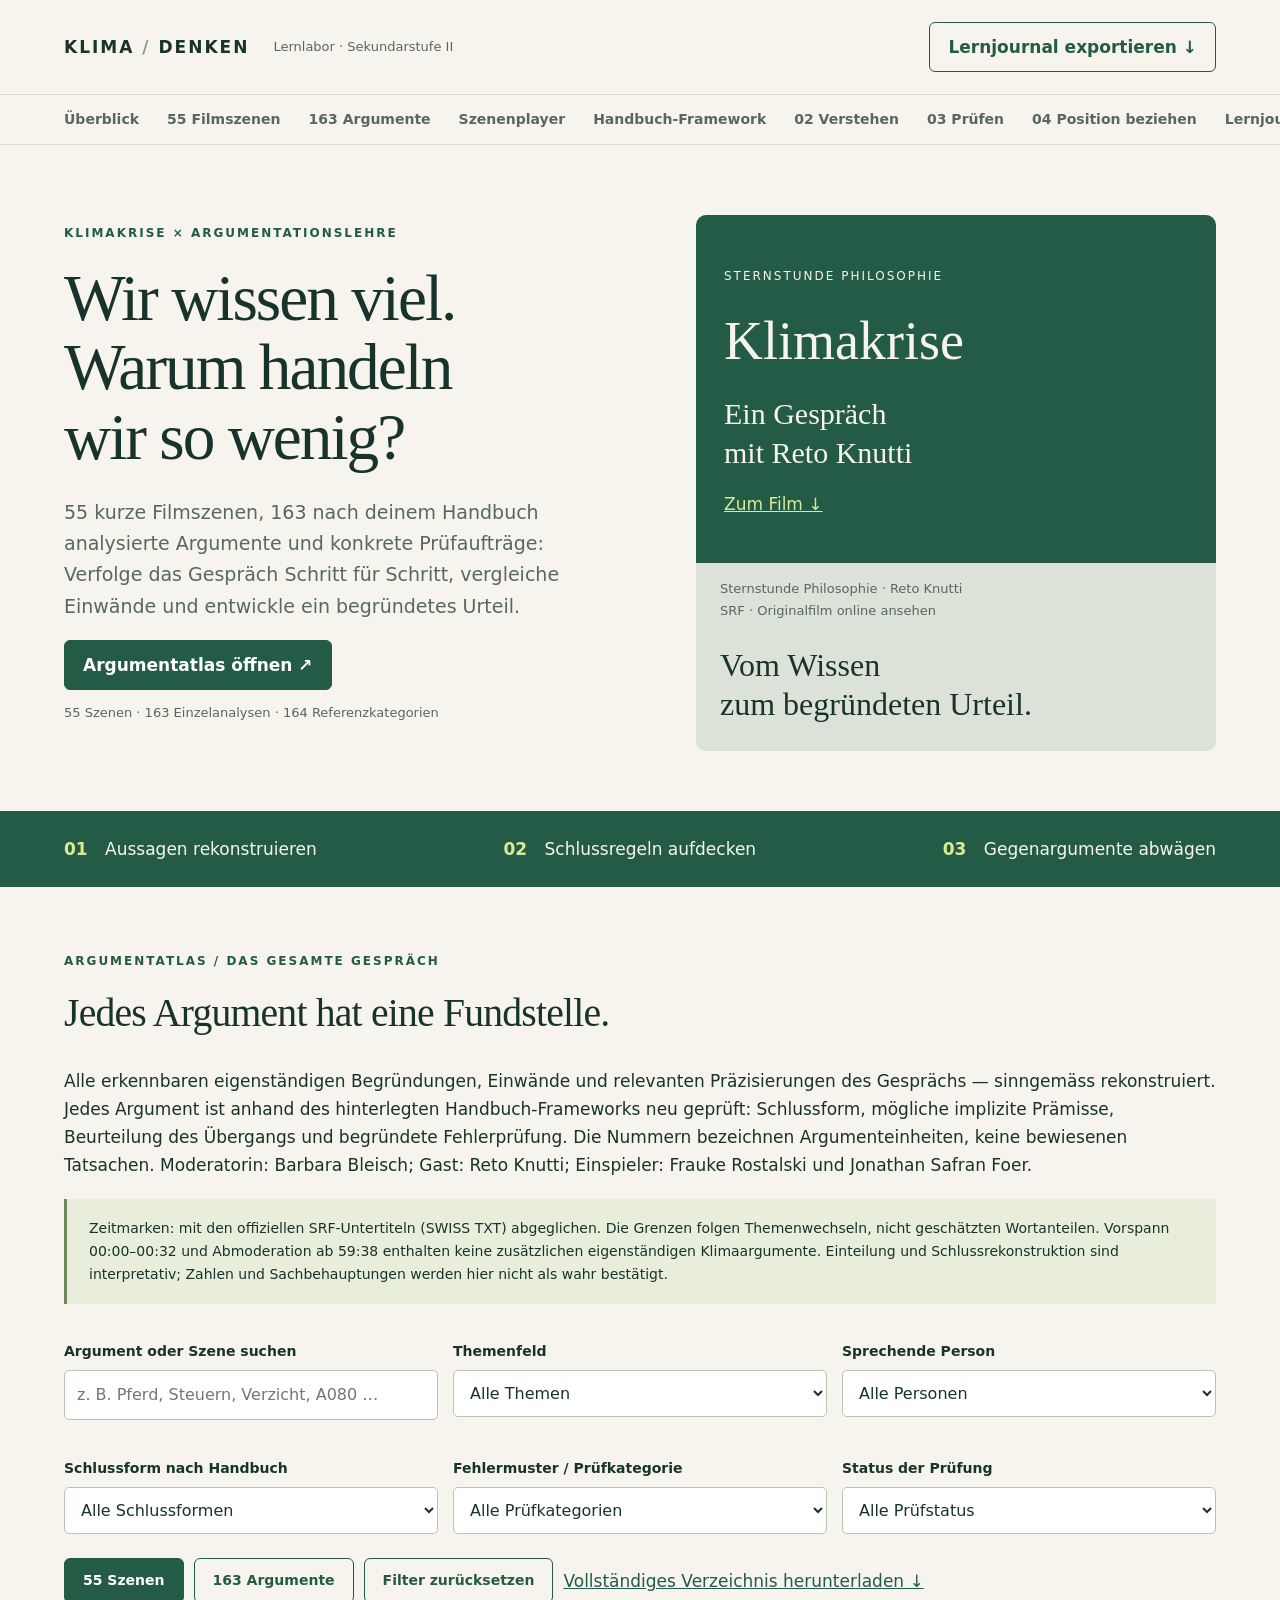
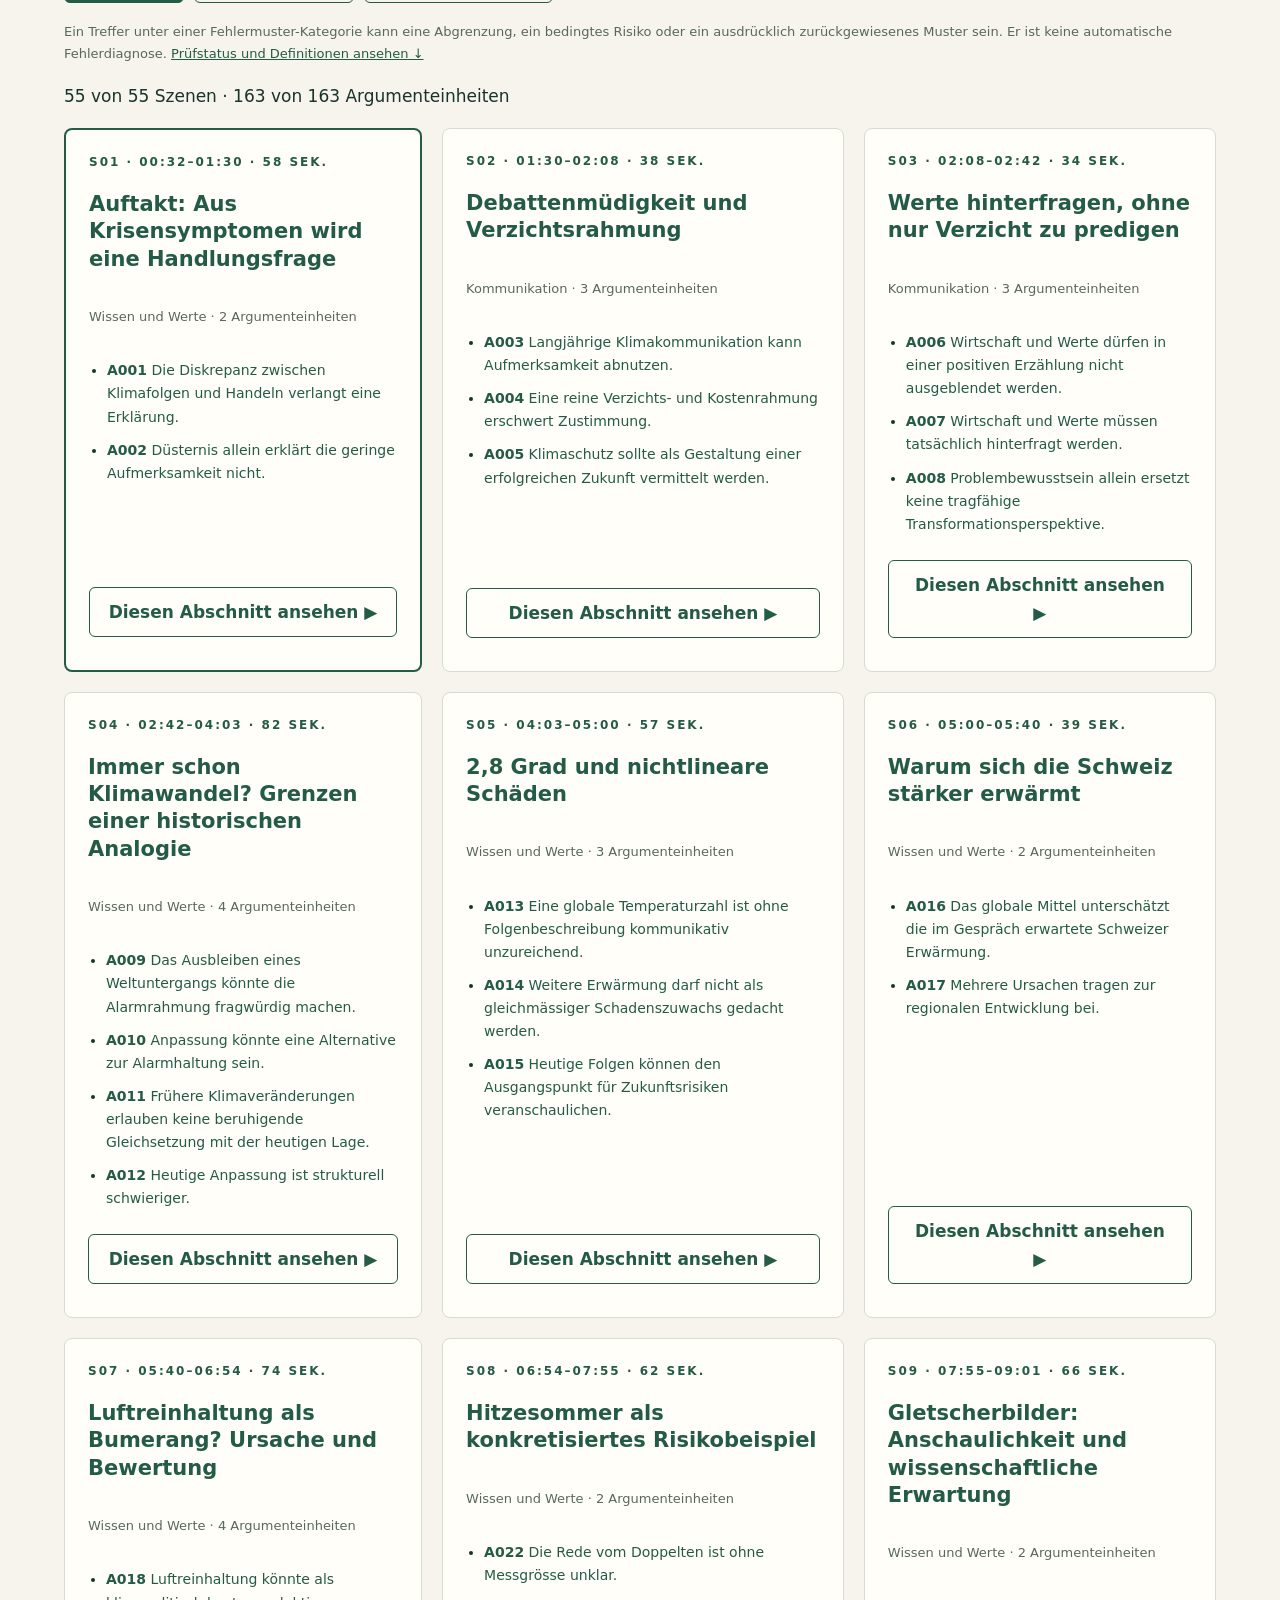
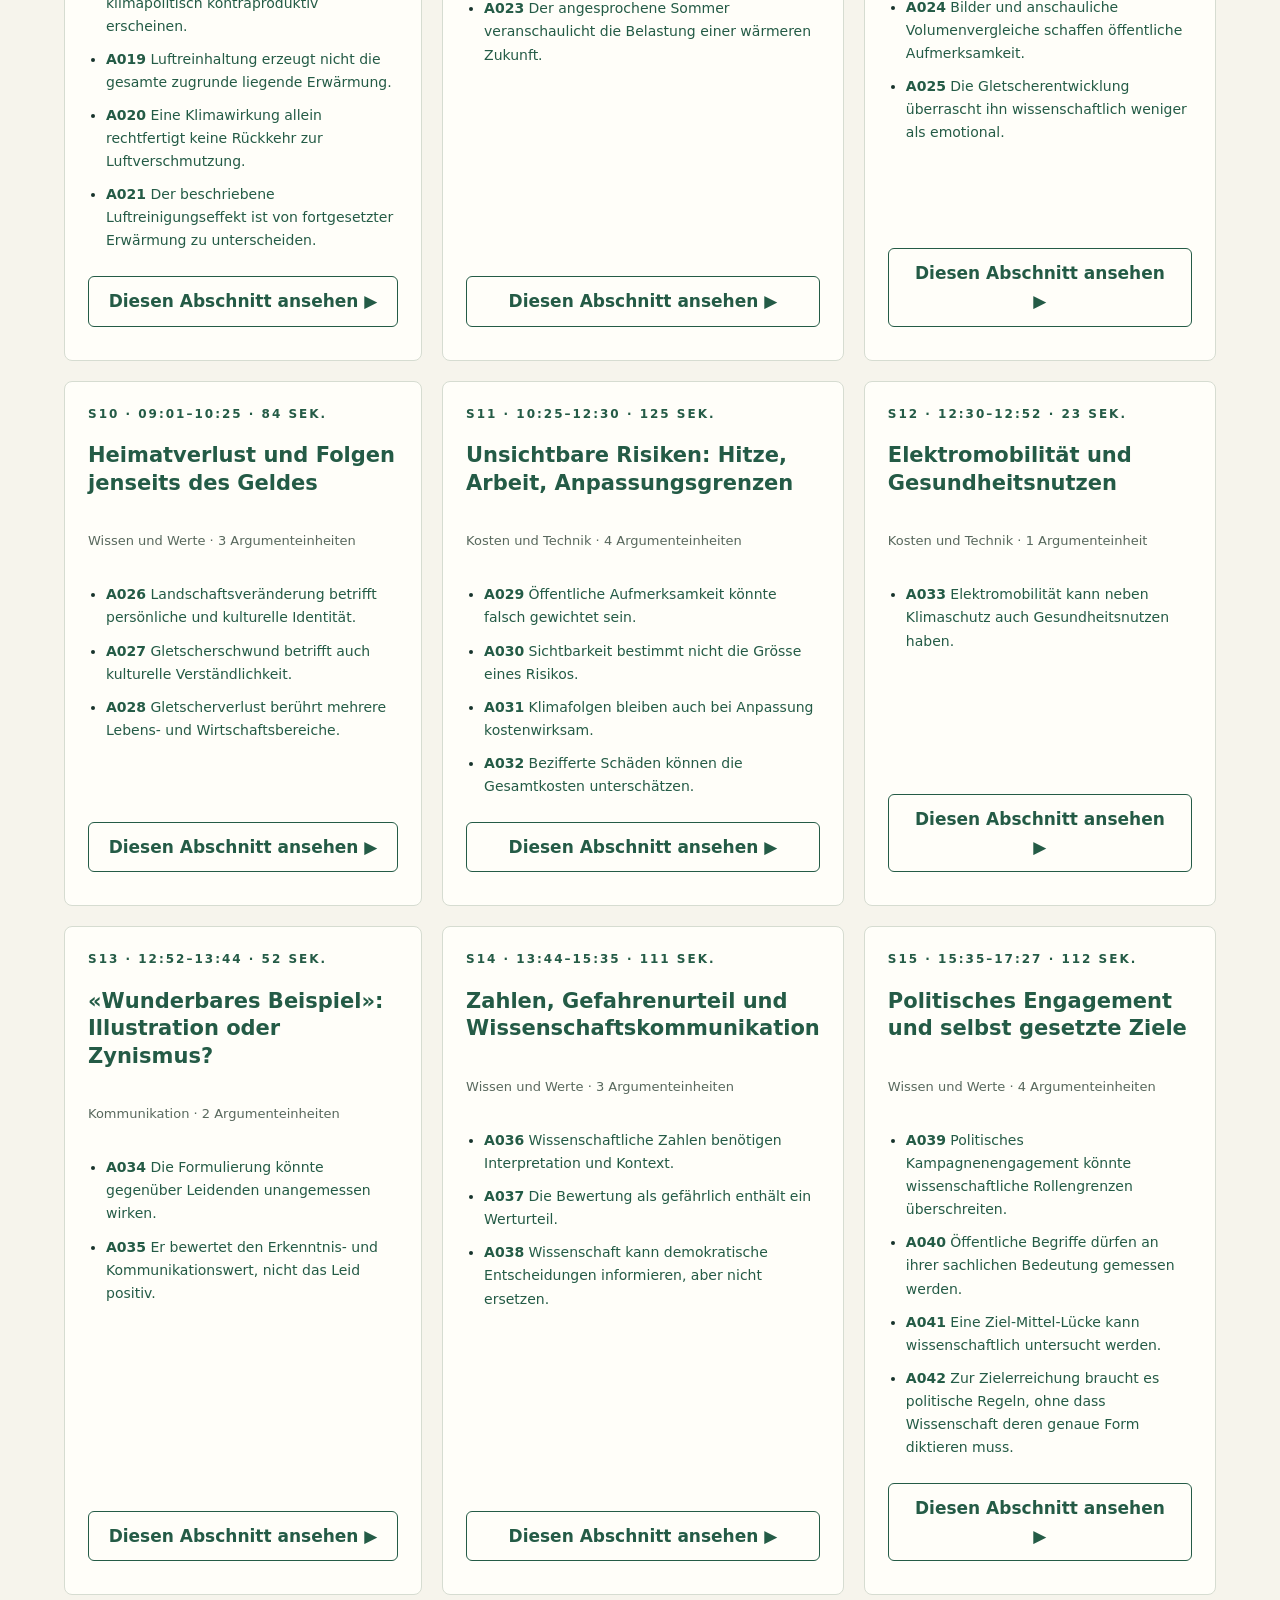
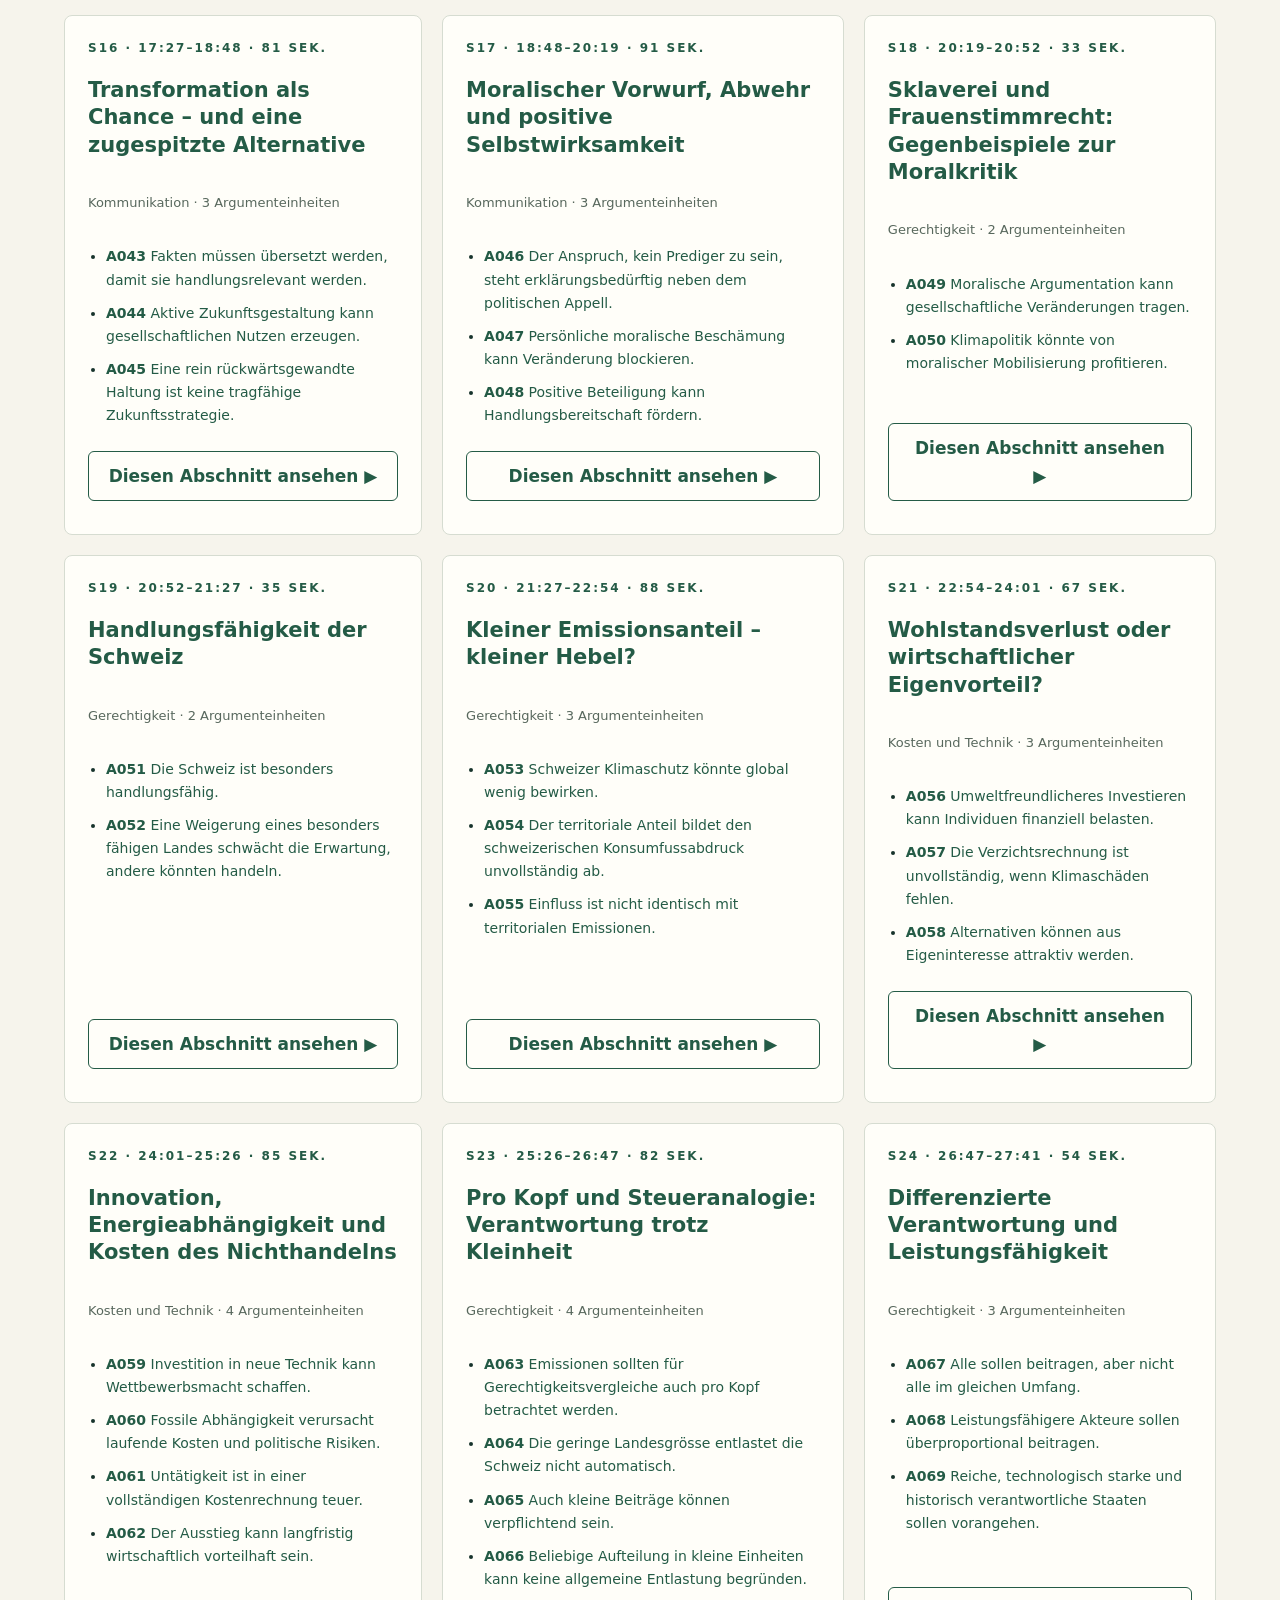
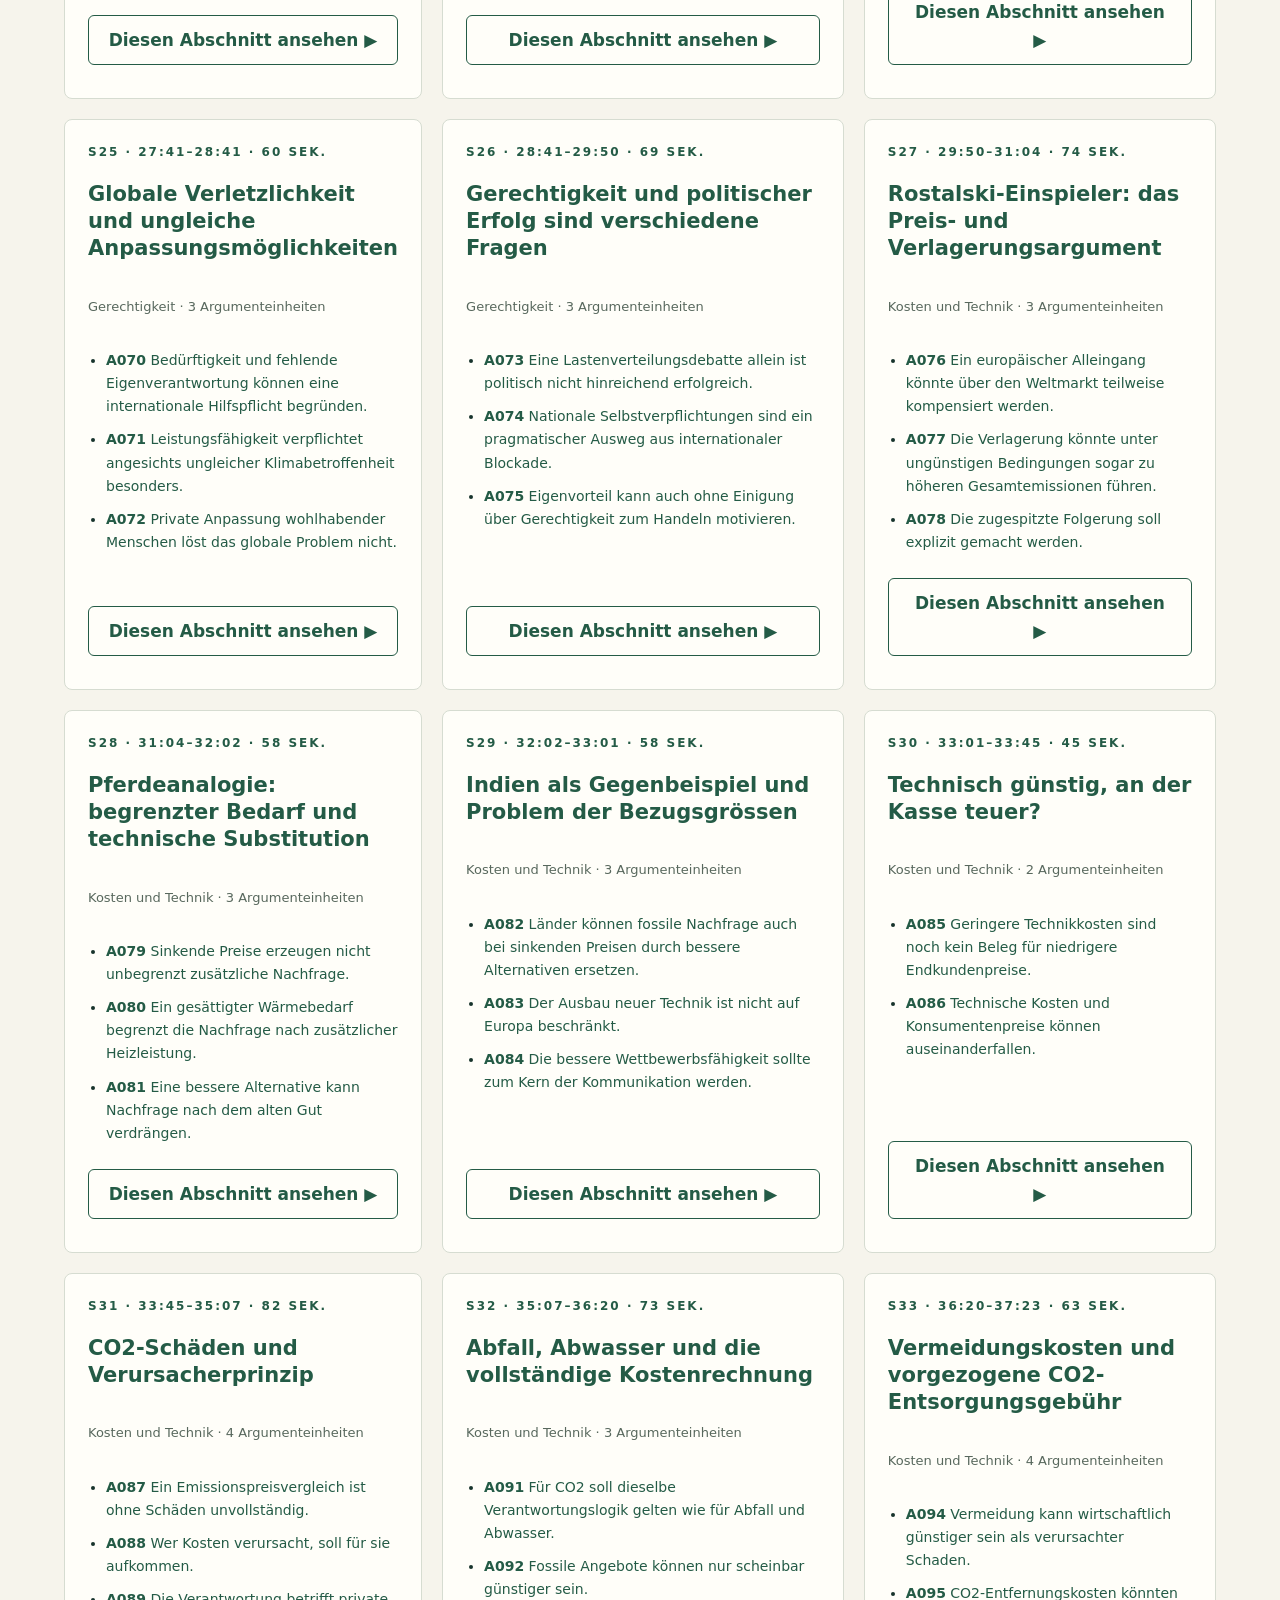
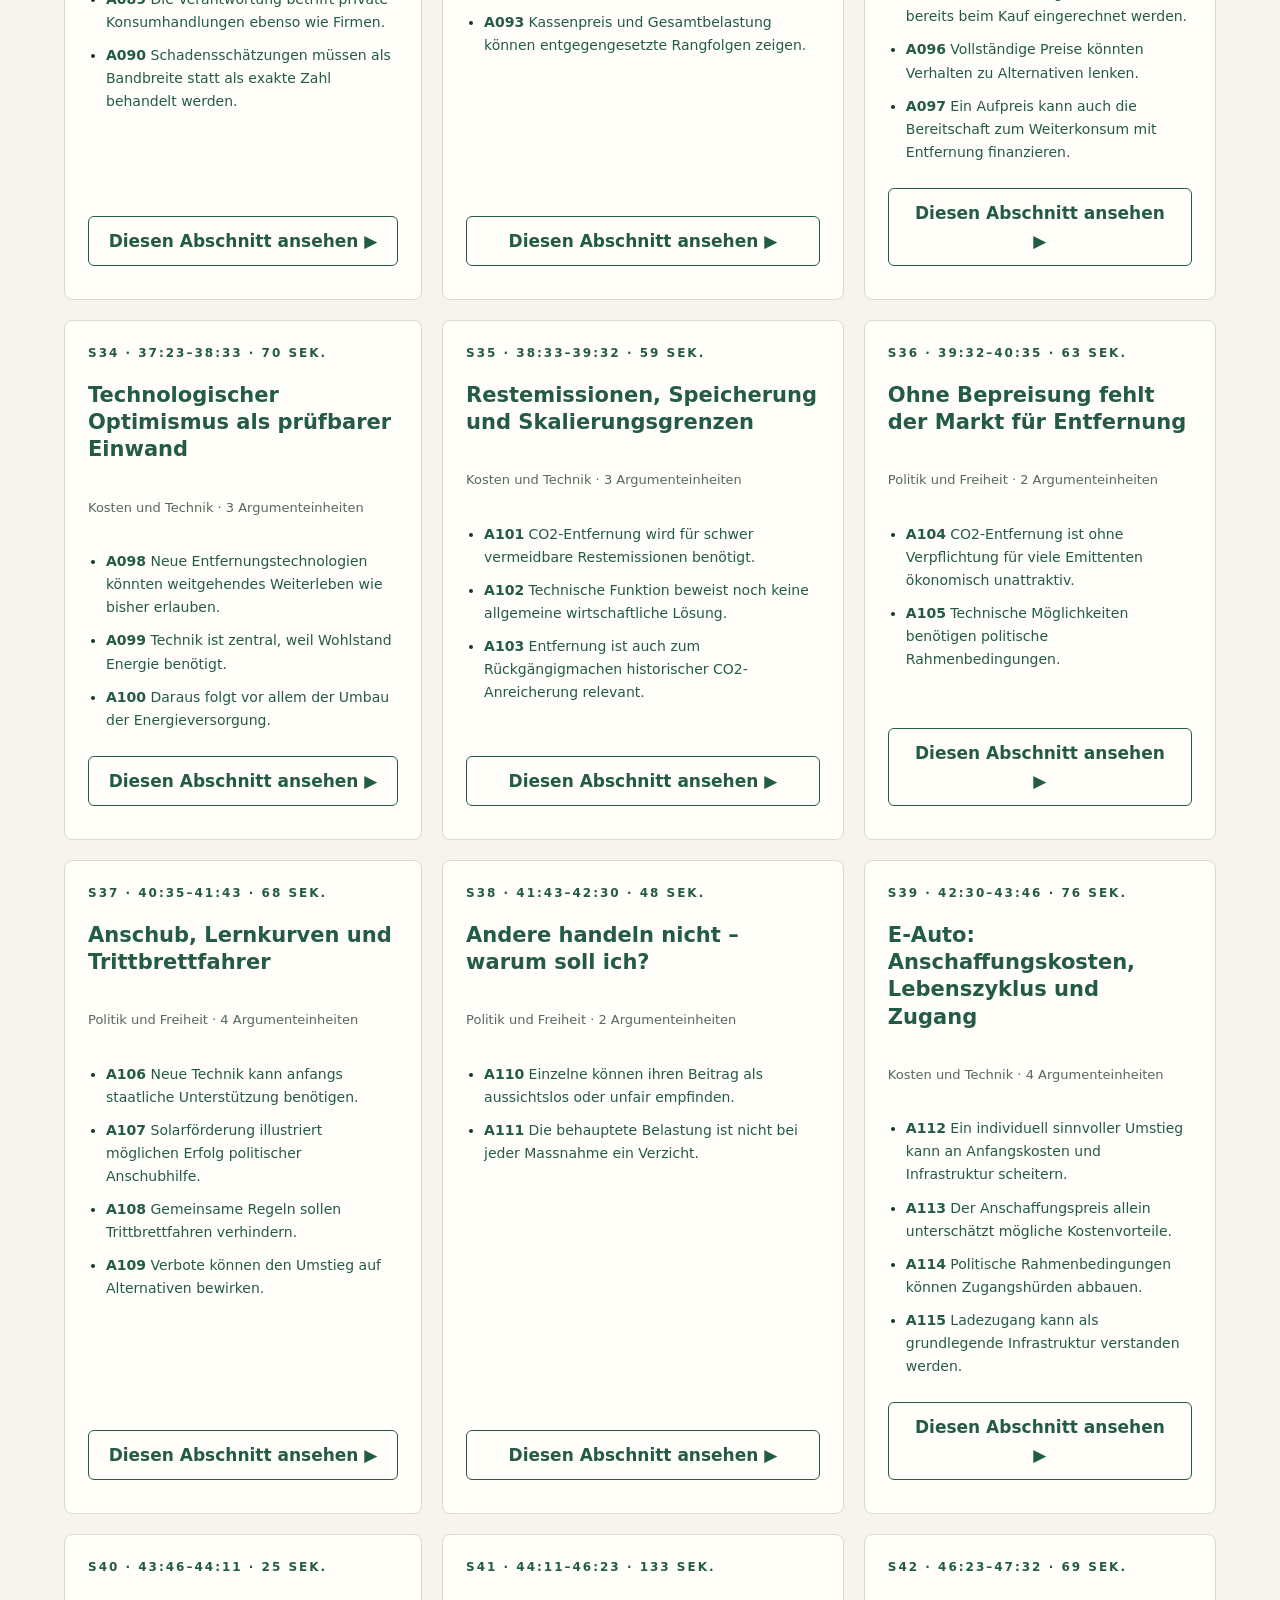
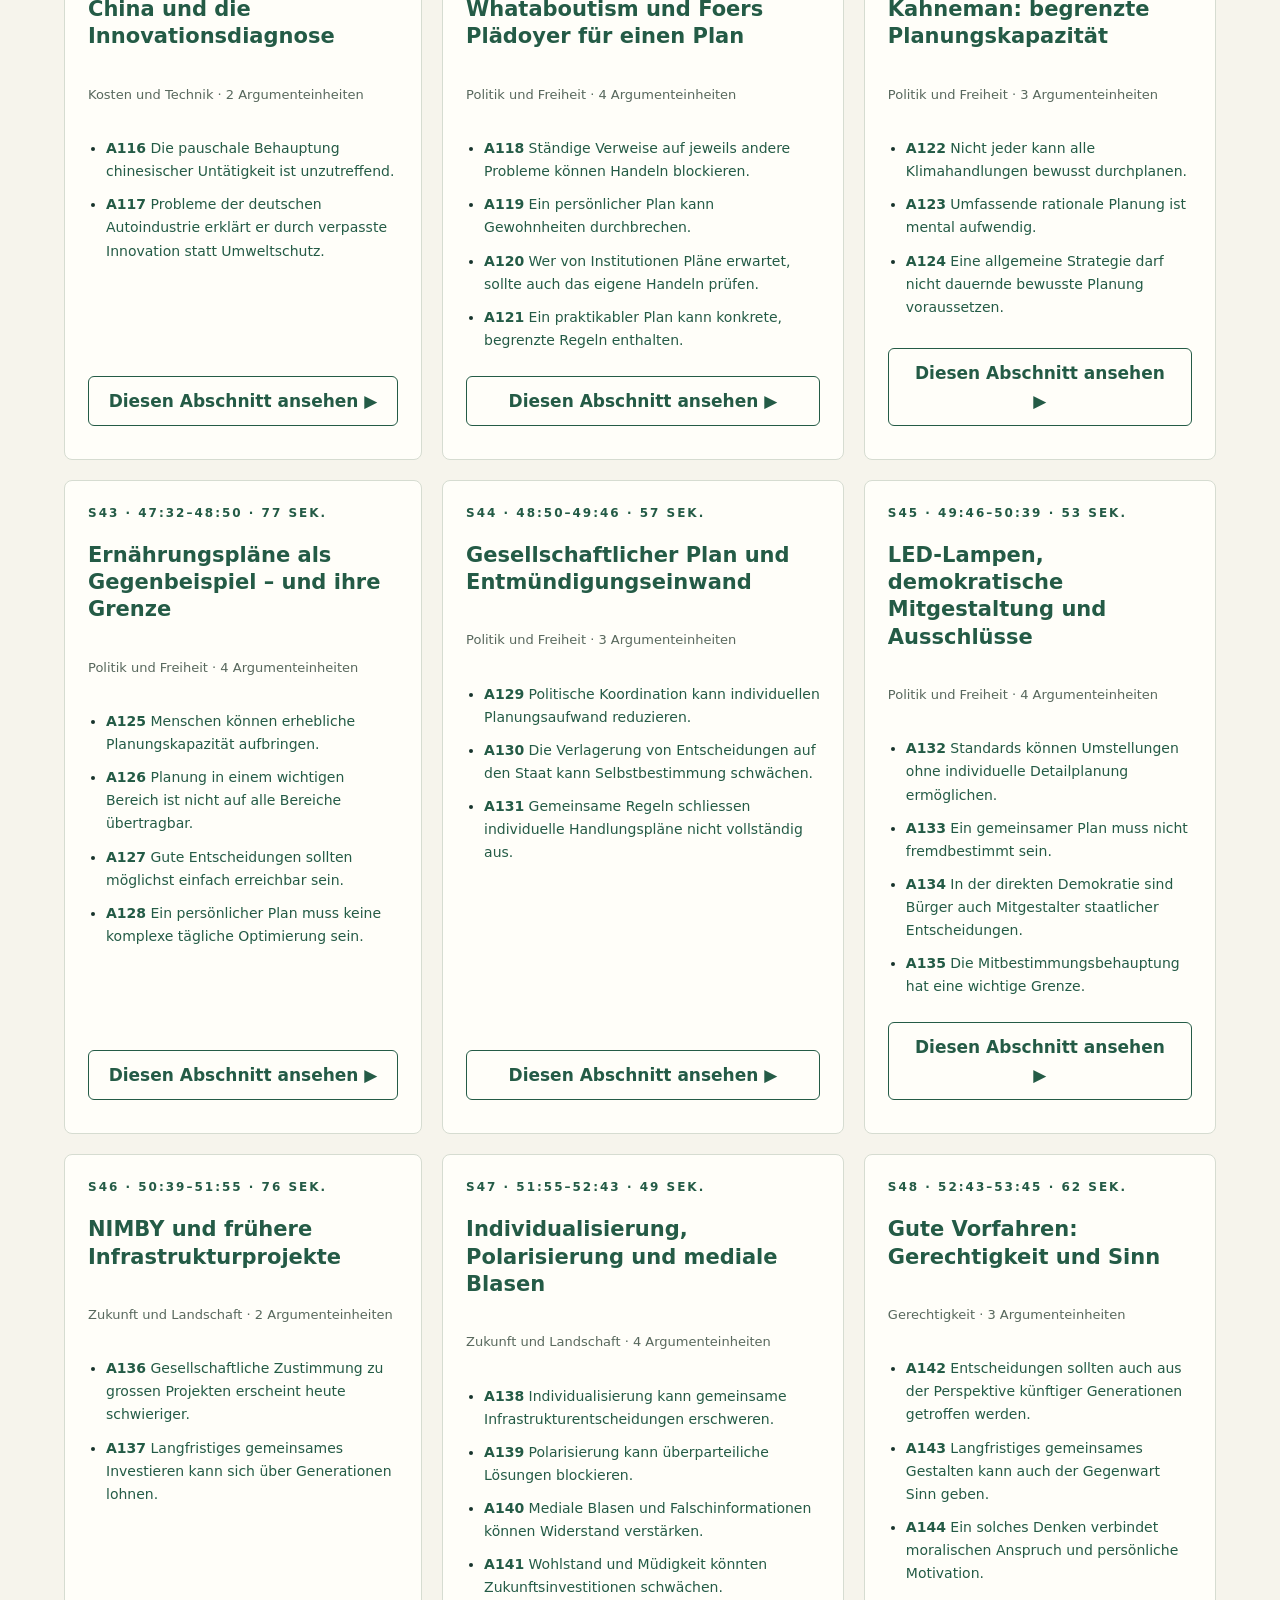
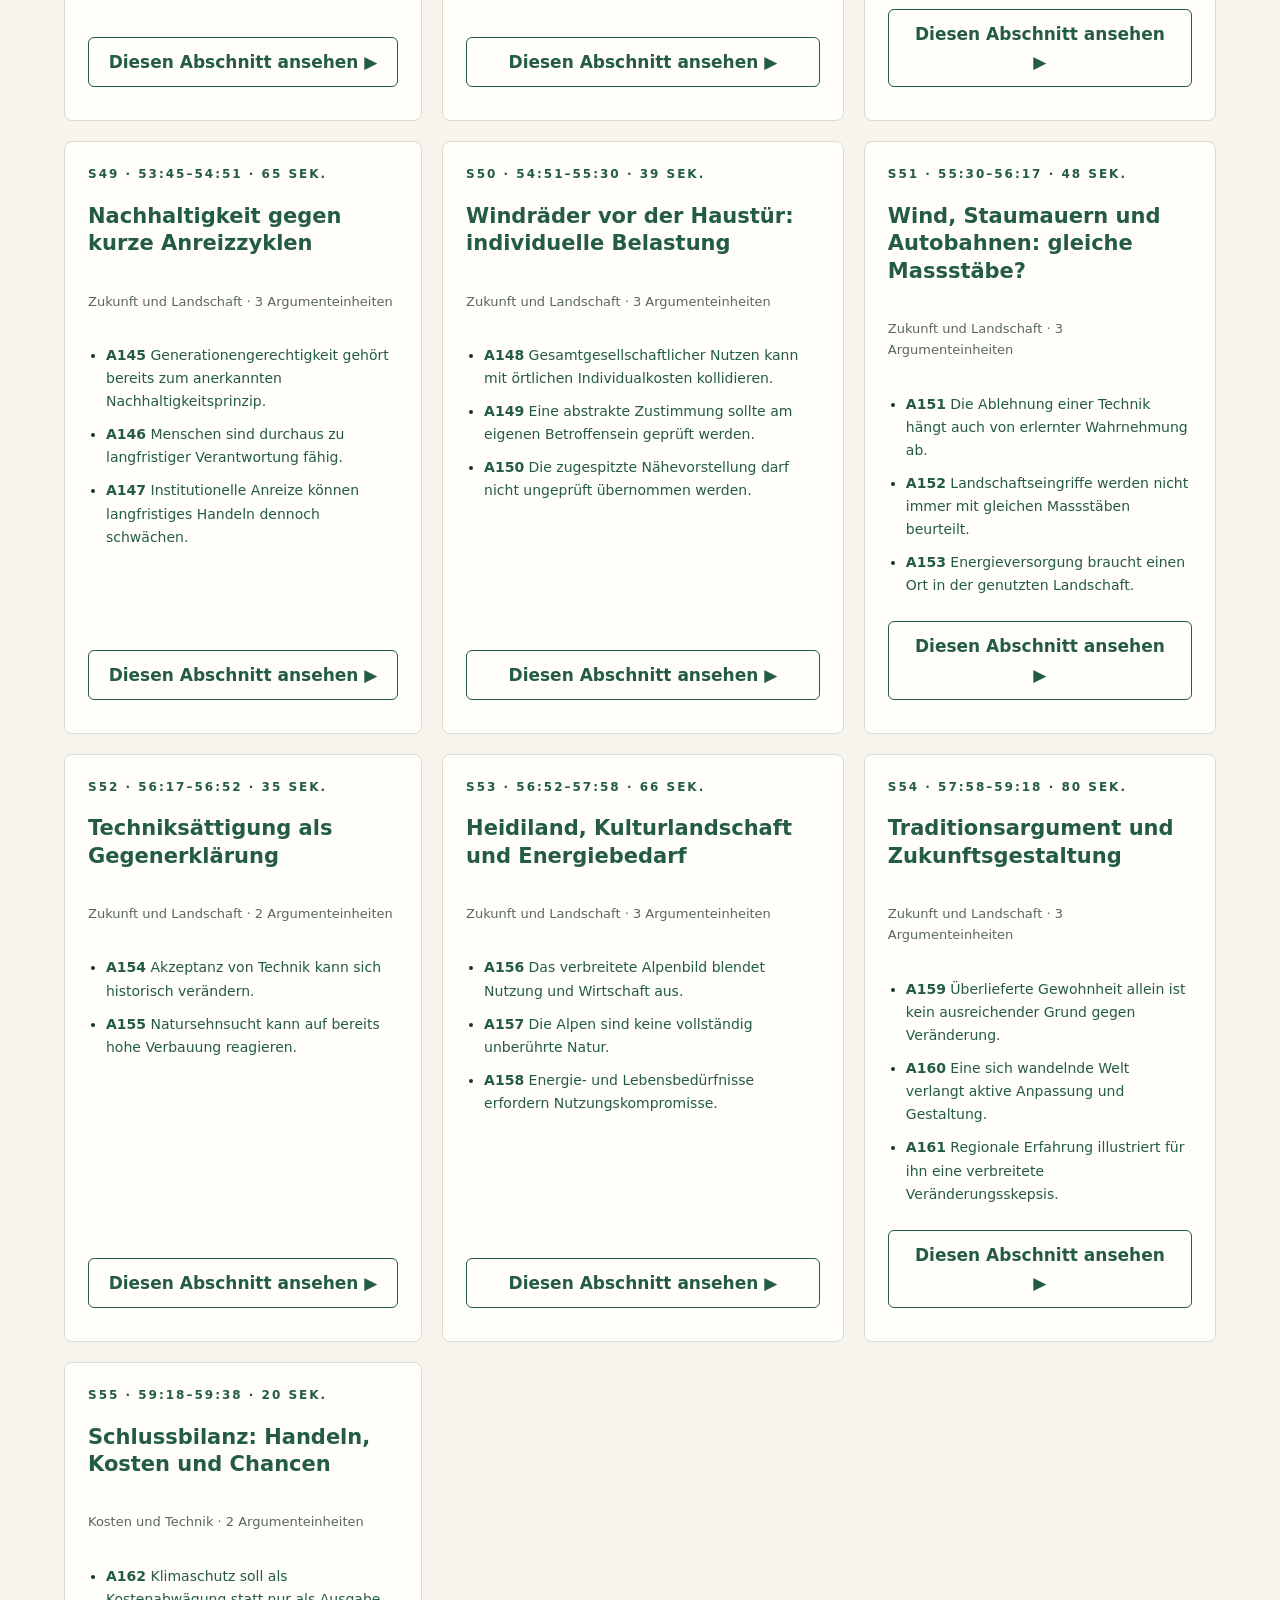
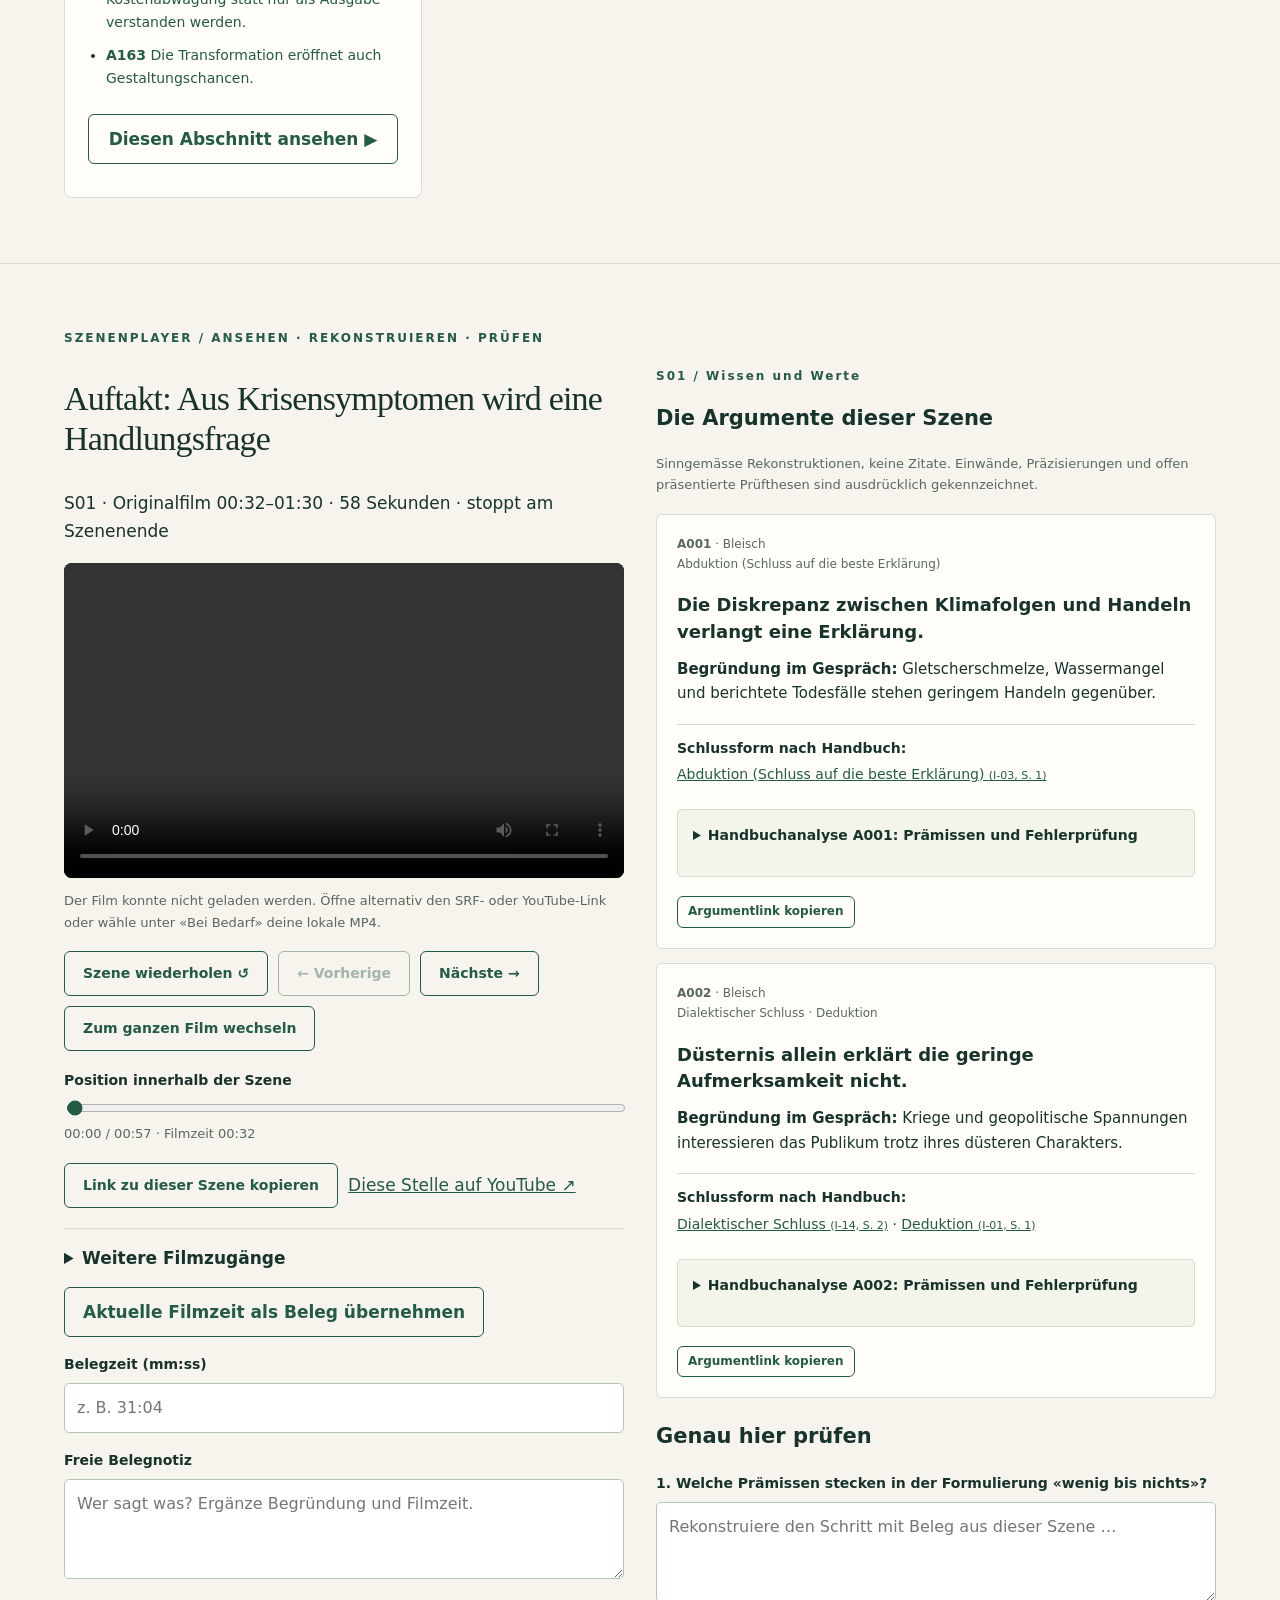
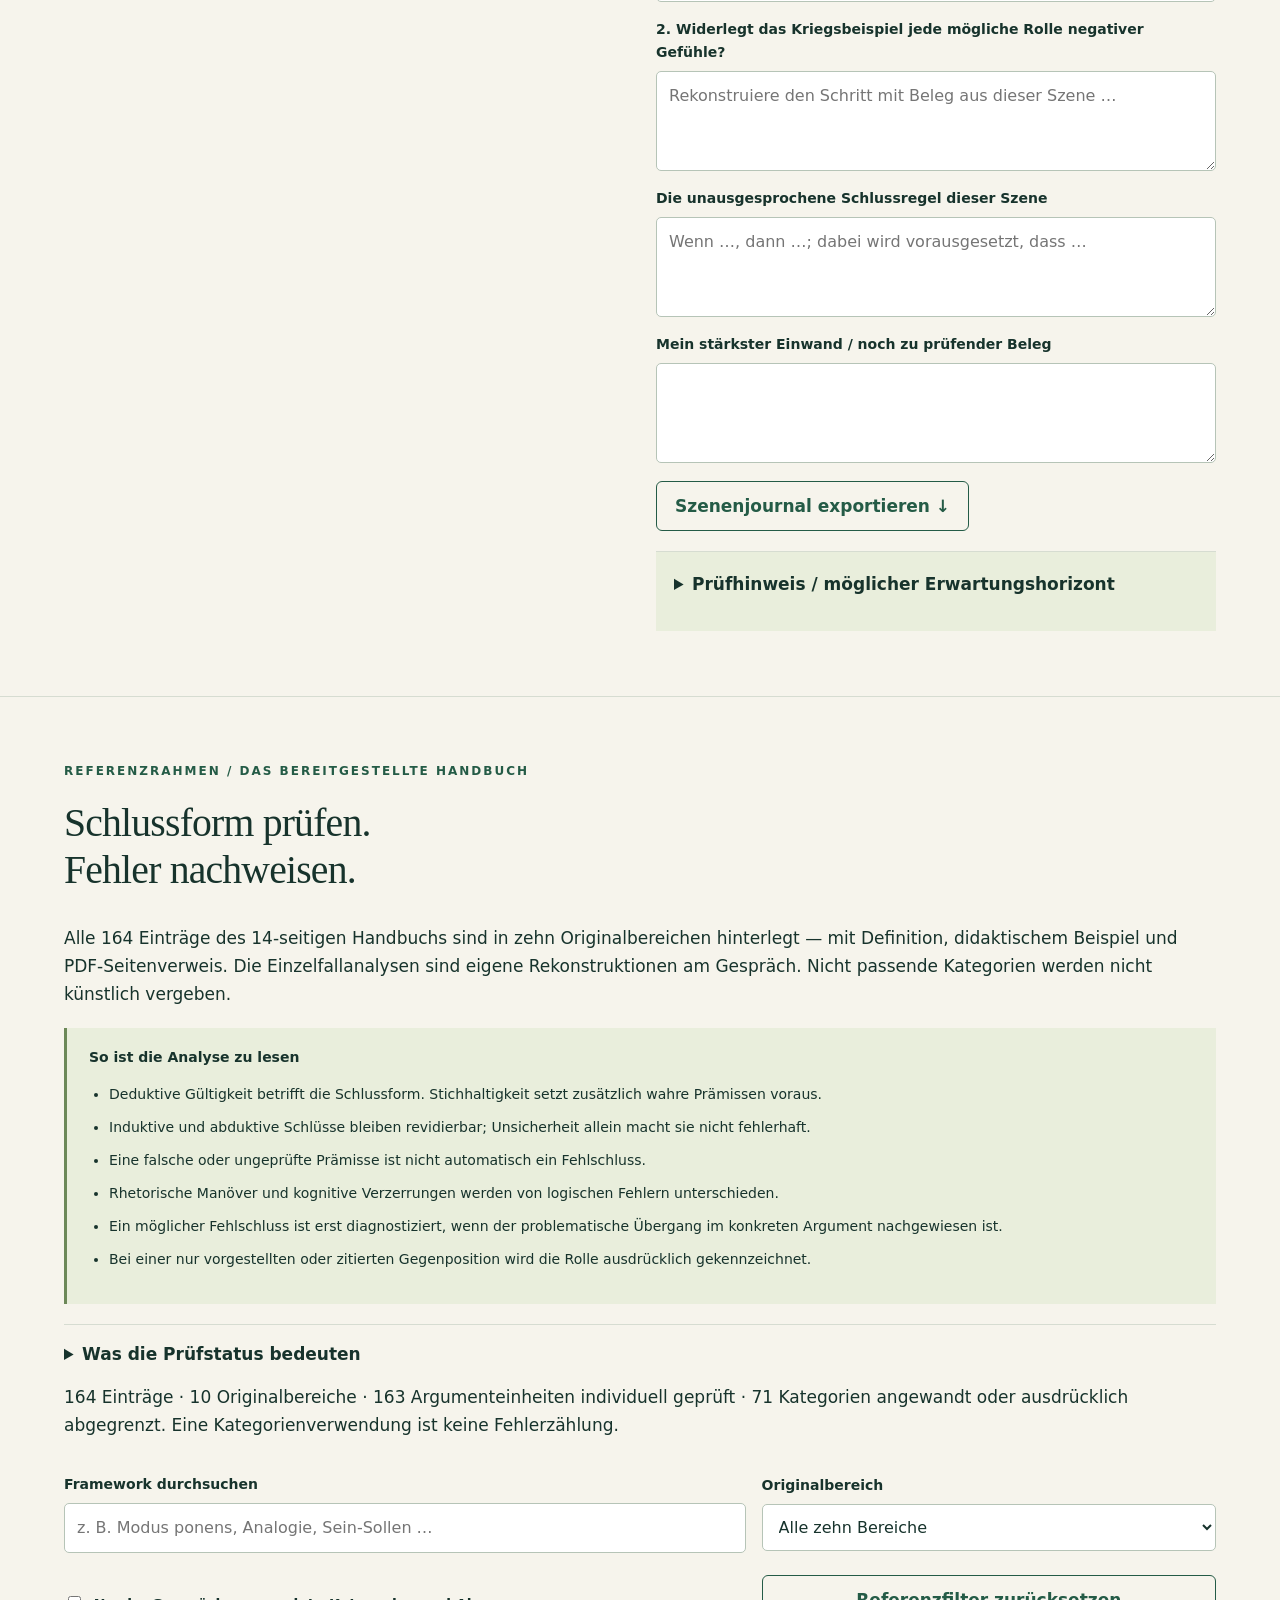
==== index.html @ f9051649 "Handbuch-Framework mit 164 Kategorien und 163 individuellen Argumentanalysen" ====
<!doctype html>
<html lang="de-CH"><head><meta charset="utf-8"><meta name="viewport" content="width=device-width,initial-scale=1"><meta name="description" content="Klimakrise verstehen, Argumente prüfen, begründet urteilen. Ein Lernlabor zum Gespräch mit Reto Knutti."><title>Klimakrise · Argumentationslabor</title><link rel="stylesheet" href="assets/style.css?v=framework-20261028"><script defer src="assets/analyzer.js"></script><script defer src="assets/app.js?v=framework-20261028"></script><script defer src="assets/framework-data.js?v=framework-20261028"></script><script defer src="assets/scenes-data.js?v=framework-20261028"></script><script defer src="assets/framework.js?v=framework-20261028"></script><script defer src="assets/scenes.js?v=framework-20261028"></script></head>
<body><a class="skip" href="#main">Zum Inhalt</a><header><a class="brand" href="#start">KLIMA<span> / </span>DENKEN</a><span class="tag">Lernlabor · Sekundarstufe II</span><button id="export">Lernjournal exportieren ↓</button></header>
<nav aria-label="Lernstationen"><a href="#start">Überblick</a><a href="#szenen">55 Filmszenen</a><a href="#argumentliste">163 Argumente</a><a href="#gespraech">Szenenplayer</a><a href="#framework">Handbuch-Framework</a><a href="#werkzeug">02 Verstehen</a><a href="#pruefen">03 Prüfen</a><a href="#schreiben">04 Position beziehen</a><a href="#journal">Lernjournal</a></nav>
<main id="main"><section id="start" class="hero"><div><p class="eyebrow">KLIMAKRISE × ARGUMENTATIONSLEHRE</p><h1>Wir wissen viel.<br>Warum handeln<br>wir so wenig?</h1><p class="lead">55 kurze Filmszenen, 163 nach deinem Handbuch analysierte Argumente und konkrete Prüfaufträge: Verfolge das Gespräch Schritt für Schritt, vergleiche Einwände und entwickle ein begründetes Urteil.</p><a class="primary" href="#szenen">Argumentatlas öffnen ↗</a><p class="small">55 Szenen · 163 Einzelanalysen · 164 Referenzkategorien</p></div><figure><div class="film-poster"><span>STERNSTUNDE PHILOSOPHIE</span><strong>Klimakrise</strong><p>Ein Gespräch<br>mit Reto Knutti</p><a href="#gespraech">Zum Film ↓</a></div><figcaption>Sternstunde Philosophie · Reto Knutti<br>SRF · Originalfilm online ansehen</figcaption><div class="quote">Vom Wissen<br>zum begründeten Urteil.</div></figure></section>
<div class="ribbon"><span><b>01</b> Aussagen rekonstruieren</span><span><b>02</b> Schlussregeln aufdecken</span><span><b>03</b> Gegenargumente abwägen</span></div>
<section id="szenen" class="section"><p class="eyebrow">ARGUMENTATLAS / DAS GESAMTE GESPRÄCH</p><h2>Jedes Argument hat eine Fundstelle.</h2><p>Alle erkennbaren eigenständigen Begründungen, Einwände und relevanten Präzisierungen des Gesprächs — sinngemäss rekonstruiert. Jedes Argument ist anhand des hinterlegten Handbuch-Frameworks neu geprüft: Schlussform, mögliche implizite Prämisse, Beurteilung des Übergangs und begründete Fehlerprüfung. Die Nummern bezeichnen Argumenteinheiten, keine bewiesenen Tatsachen. Moderatorin: Barbara Bleisch; Gast: Reto Knutti; Einspieler: Frauke Rostalski und Jonathan Safran Foer.</p><p class="notice">Zeitmarken: mit den offiziellen SRF-Untertiteln (SWISS TXT) abgeglichen. Die Grenzen folgen Themenwechseln, nicht geschätzten Wortanteilen. Vorspann 00:00–00:32 und Abmoderation ab 59:38 enthalten keine zusätzlichen eigenständigen Klimaargumente. Einteilung und Schlussrekonstruktion sind interpretativ; Zahlen und Sachbehauptungen werden hier nicht als wahr bestätigt.</p><div class="atlas-toolbar"><label>Argument oder Szene suchen<input id="sceneSearch" type="search" placeholder="z. B. Pferd, Steuern, Verzicht, A080 …"></label><label>Themenfeld<select id="themeFilter" aria-label="Themenfeld"><option value="">Alle Themen</option></select></label><label>Sprechende Person<select id="speakerFilter" aria-label="Sprechende Person"><option value="">Alle Personen</option></select></label><label>Schlussform nach Handbuch<select id="typeFilter" aria-label="Schlussform nach Handbuch"><option value="">Alle Schlussformen</option></select></label><label>Fehlermuster / Prüfkategorie<select id="fallacyFilter" aria-label="Fehlermuster / Prüfkategorie"><option value="">Alle Prüfkategorien</option></select></label><label>Status der Prüfung<select id="assessmentFilter" aria-label="Status der Prüfung"><option value="">Alle Prüfstatus</option></select></label></div><div class="atlas-actions"><button id="sceneView" aria-pressed="true">55 Szenen</button><button id="argumentView" aria-pressed="false">163 Argumente</button><button id="clearFilters">Filter zurücksetzen</button><a href="ARGUMENTATLAS.md" download>Vollständiges Verzeichnis herunterladen ↓</a></div><p class="small">Ein Treffer unter einer Fehlermuster-Kategorie kann eine Abgrenzung, ein bedingtes Risiko oder ein ausdrücklich zurückgewiesenes Muster sein. Er ist keine automatische Fehlerdiagnose. <a href="#framework">Prüfstatus und Definitionen ansehen ↓</a></p><p id="sceneCount" role="status"></p><div id="sceneCards" class="scene-cards"></div><div id="argumentliste" hidden><div id="allArguments"></div></div></section>
<section id="gespraech" class="section"><p class="eyebrow">SZENENPLAYER / ANSEHEN · REKONSTRUIEREN · PRÜFEN</p><div class="scene-player-grid"><div class="player-column"><h2 id="currentSceneTitle"></h2><p id="sceneTimeLabel"></p><video id="video" src="https://download-media.srf.ch/world/video/sternstundephilosophie/2026/10/sternstundephilosophie_20261023_150943_19986127_v_webcast_h264_q50.mp4?d=ap&amp;assetId=1c612fe7-f87a-4f59-a7c4-4a9cbf820ba0" controls playsinline preload="metadata" aria-label="Klimakrise: Warum handeln wir nicht, Reto Knutti? – Film"></video><p id="videoStatus" role="status" class="small"></p><div class="clip-tools"><button id="replayScene">Szene wiederholen ↺</button><button id="prevScene">← Vorherige</button><button id="nextScene">Nächste →</button><button id="wholeFilm" aria-pressed="false">Zum ganzen Film wechseln</button></div><label>Position innerhalb der Szene<input id="sceneTimeline" type="range" min="0" max="100" step="0.05" value="0"></label><p id="scenePosition" role="timer"></p><p id="sceneEnd" class="notice" hidden>Szene beendet. Prüfe die Argumente und Fragen rechts oder gehe zur nächsten Szene.</p><div class="scene-links"><button id="copySceneLink">Link zu dieser Szene kopieren</button><a id="youtubeScene" target="_blank" rel="noopener">Diese Stelle auf YouTube ↗</a><a id="localClipDownload" hidden download>Geschnittenen Clip herunterladen ↓</a></div><details><summary>Weitere Filmzugänge</summary><p><a href="https://www.srf.ch/play/tv/sternstunde-philosophie/video/klimakrise-warum-handeln-wir-nicht-reto-knutti?urn=urn:srf:video:1c612fe7-f87a-4f59-a7c4-4a9cbf820ba0" target="_blank" rel="noopener">Originalsendung bei SRF ↗</a></p><label class="file">Bei Bedarf: eigene MP4 öffnen<input id="videoFile" type="file" accept="video/*"></label></details><button id="stamp">Aktuelle Filmzeit als Beleg übernehmen</button><label>Belegzeit (mm:ss)<input data-save="time" placeholder="z. B. 31:04"></label><label>Freie Belegnotiz<textarea data-save="observation" placeholder="Wer sagt was? Ergänze Begründung und Filmzeit."></textarea></label></div><div id="sceneAnalysis" class="analysis-column"></div></div></section>
<section id="framework" class="section"><p class="eyebrow">REFERENZRAHMEN / DAS BEREITGESTELLTE HANDBUCH</p><h2>Schlussform prüfen.<br>Fehler nachweisen.</h2><p>Alle 164 Einträge des 14-seitigen Handbuchs sind in zehn Originalbereichen hinterlegt — mit Definition, didaktischem Beispiel und PDF-Seitenverweis. Die Einzelfallanalysen sind eigene Rekonstruktionen am Gespräch. Nicht passende Kategorien werden nicht künstlich vergeben.</p><div class="notice"><b>So ist die Analyse zu lesen</b><ul id="frameworkPrinciples"></ul></div><details><summary>Was die Prüfstatus bedeuten</summary><div id="frameworkLegend"></div></details><p id="frameworkSummary"></p><div class="framework-tools"><label>Framework durchsuchen<input id="frameworkSearch" type="search" aria-label="Framework durchsuchen" placeholder="z. B. Modus ponens, Analogie, Sein-Sollen …"></label><label>Originalbereich<select id="frameworkSection" aria-label="Originalbereich"><option value="">Alle zehn Bereiche</option></select></label><label><input id="frameworkUsed" type="checkbox"> Nur im Gespräch verwendete Kategorien und Abgrenzungen</label><button id="frameworkClear">Referenzfilter zurücksetzen</button></div><p id="frameworkCount" role="status"></p><p><a href="FRAMEWORK.md" download>Vollständiges Framework herunterladen ↓</a> · <a href="ARGUMENTATLAS.md" download>Alle 163 Einzelanalysen herunterladen ↓</a></p><div id="frameworkEntries"></div></section><section id="werkzeug" class="section"><p class="eyebrow">02 / ARGUMENTE VERSTEHEN</p><h2>Zwischen Daten und Forderung<br>liegt eine Schlussregel.</h2><div class="grid three"><article class="card"><h3>These</h3><p>Die Aussage, die begründet werden soll: «Die Politik sollte klimafreundliche Infrastruktur fördern.»</p></article><article class="card"><h3>Daten / Gründe</h3><p>Worauf stützt sie sich? Etwa auf begrenzte Handlungsmöglichkeiten ohne passende Infrastruktur.</p></article><article class="card"><h3>Schlussregel</h3><p>Die Brücke: Wenn individuelle Entscheidungen von Infrastruktur abhängen, soll Politik geeignete Bedingungen schaffen.</p></article></div><p class="notice">Toulmin dient hier als Darstellungsraster; die Klassifikation der Schlussformen folgt dem hinterlegten Handbuch. Didaktische Rekonstruktion, kein Knutti-Zitat. Die Schlussregel enthält bereits eine normative Annahme. Aus einer Beschreibung allein folgt noch keine politische Pflicht.</p><div class="grid two"><div class="card"><h3>Schlussformen nach dem Handbuch</h3><dl><dt>Deduktion · I-01</dt><dd>Bei gültiger Form folgt die Konklusion notwendig. Wahre Prämissen sind eine zusätzliche Frage.</dd><dt>Induktion · I-02</dt><dd>Beobachtete Fälle stützen eine verallgemeinerte, revidierbare Folgerung.</dd><dt>Abduktion · I-03</dt><dd>Eine Erklärung wird als vergleichsweise plausibel gewählt; Alternativerklärungen bleiben zu prüfen.</dd><dt>Analogieschluss · I-04</dt><dd>Nur relevante Gemeinsamkeiten tragen die Übertragung auf einen anderen Fall.</dd><dt>Kausaler Schluss · I-06</dt><dd>Eine Ursache-Wirkungs-Beziehung benötigt Evidenz und Prüfung von Alternativen.</dd><dt>Praktischer Schluss · I-08</dt><dd>Ziele, Mittel, Nebenbedingungen und normative Zusatzprämissen tragen eine Handlungsempfehlung.</dd><dt>Dialektischer Schluss · I-14</dt><dd>Ein Einwand kann eine These sinnvoll präzisieren oder ihre Geltung begrenzen.</dd></dl></div><div class="card"><h3>Deine Argumentkarte</h3><p>Rekonstruiere ein Argument aus dem Gespräch. Kennzeichne eigene Ergänzungen.</p><label>These<textarea data-save="claim"></textarea></label><label>Daten / Beleg + Fundstelle<textarea data-save="evidence"></textarea></label><label>Schlussregel und Wertannahme<textarea data-save="warrant"></textarea></label><label>Stärkster Einwand<textarea data-save="objection"></textarea></label><label>Geltungsgrenze / Einschränkung<textarea data-save="limit"></textarea></label><button id="mapcheck">Vollständigkeit prüfen</button><p id="mapResult" role="status"></p></div></div><h3>Vom Sein zum Sollen</h3><p>Ordne die Aussagen zu. Beispiele sind didaktisch formuliert.</p><div id="classification" class="grid three"></div></section>
<section id="pruefen" class="section"><p class="eyebrow">03 / KRITISCH PRÜFEN</p><h2>Ein guter Einwand macht<br>das Argument stärker.</h2><p>Wähle die treffendste Diagnose. Die Beispiele sind zugespitzte Übungssätze, keine Gesprächszitate.</p><div id="quiz"></div><div class="card"><h3>Die faire Gegenprobe</h3><p>Formuliere die stärkste vertretbare Gegenposition, bevor du sie beantwortest. Eine unerwünschte Folgerung ist noch kein Fehlschluss.</p><label>Gegenposition in ihrer stärksten Form<textarea data-save="steelman"></textarea></label><label>Was daran ist berechtigt? Unter welcher Bedingung würde ich mein Urteil ändern?<textarea data-save="revision"></textarea></label><details><summary>Möglicher Denkweg: Koordination und Freiheit</summary><p>Politische Regeln können den Handlungsspielraum begrenzen. Gemeinsame Infrastruktur kann zugleich neue Möglichkeiten eröffnen. Ein tragfähiges Urteil prüft Verhältnismässigkeit, demokratische Legitimation, soziale Verteilung und wirksame Alternativen. «Der Staat soll koordinieren» beantwortet diese Fragen noch nicht.</p></details></div></section>
<section id="schreiben" class="section"><p class="eyebrow">04 / POSITION BEZIEHEN</p><h2>Dein Urteil braucht Gründe.</h2><div class="grid two"><article class="card"><h3>Schreibauftrag</h3><p><b>Wie sollen individuelle Verantwortung und politische Rahmenbedingungen beim Klimaschutz zusammenspielen?</b></p><p>Verfasse 350–500 Wörter. Rekonstruiere mindestens zwei Argumente aus dem Gespräch mit geprüften Fundstellen, lege eine Wertannahme offen und beantworte einen ernsthaften Einwand. Schliesse mit einem begrenzten, begründeten Urteil.</p><details><summary>Formulierungshilfen</summary><p>Ich vertrete die These, dass …<br>Im Gespräch wird sinngemäss argumentiert … (Zeitmarke …).<br>Dieser Schluss setzt voraus, dass …<br>Dagegen spricht zunächst …<br>Der Einwand ist berechtigt, sofern …<br>Unter diesen Bedingungen überwiegt …</p></details><label>Textdatei importieren (.txt / .md)<input id="textFile" type="file" accept=".txt,.md,text/plain,text/markdown"></label><button id="example">Übungsentwurf laden</button><p class="small">Ersetzt den Entwurf erst nach Bestätigung, wenn bereits Text vorhanden ist.</p></article><div class="card"><label>Deine Stellungnahme<textarea class="essay" data-save="essay" id="essay" placeholder="Beginne mit deiner Leitfrage und deiner These …"></textarea></label><p id="stats" role="status"></p><button class="primary" id="analyze">Lokal prüfen ↗</button><p class="small">Die Prüfung läuft auf deinem Gerät. Sie erkennt sprachliche Signale, beurteilt aber weder Wahrheit noch logische Gültigkeit. Kein KI-Dienst und keine automatische Benotung.</p></div></div><div id="analysis" aria-live="polite"></div><div class="card"><h3>Quellenarbeit statt Quellenzählung</h3><p>Eine erkannte URL, DOI oder ISBN ist noch kein bestätigter Beleg. Öffne die Originalquelle, prüfe Urheberschaft, Datum, Aussage und Kontext. Trenne Gesprächsaussagen von unabhängig geprüften Sachinformationen.</p><div id="references"></div></div></section>
<section id="journal" class="section"><p class="eyebrow">TRANSFER & REFLEXION</p><h2>Was hat sich an deinem Denken verändert?</h2><div class="grid two"><div class="card"><label>Mein anfängliches Urteil und meine heutige Position<textarea data-save="reflection"></textarea></label><label>Welche Frage bleibt offen? Wie könnte ich sie prüfen?<textarea data-save="question"></textarea></label><fieldset><legend>Selbstkontrolle</legend><label><input type="checkbox" data-save="check1"> Ich trenne Sach- und Werturteile.</label><label><input type="checkbox" data-save="check2"> Meine Belege haben überprüfbare Fundstellen.</label><label><input type="checkbox" data-save="check3"> Ich erläutere die Schlussregel.</label><label><input type="checkbox" data-save="check4"> Ich beantworte einen ernsthaften Einwand.</label><label><input type="checkbox" data-save="check5"> Ich benenne Grenzen meines Urteils.</label></fieldset></div><div class="card"><h3>Dein Arbeitsstand</h3><p id="progress"></p><p id="storage" role="status">Deine Eingaben werden in diesem Browser gespeichert. Auf gemeinsam genutzten Geräten nach dem Export löschen.</p><button id="export2">Lernjournal als Markdown exportieren</button><label>Gesicherten Arbeitsstand importieren (JSON)<input id="import" type="file" accept=".json,application/json"></label><button id="backup">Arbeitsstand als JSON sichern</button><button class="danger" id="reset">Lokale Eingaben löschen</button><details><summary>Für Lehrpersonen · 4 Lektionen</summary><p>1. Einstieg mit eigener Hypothese, Gespräch ausschnittweise sichten und Fundstellen sichern (45 Min.). 2. Argumentkarte, Sein/Sollen und Vergleich in Paaren (45 Min.). 3. Gegenprobe, Diagnoseübungen und Diskussion (45 Min.). 4. Stellungnahme, lokale Prüfung und Peer-Feedback (45 Min.).</p><p>Beurteilung: Rekonstruktionsgenauigkeit, Belegqualität, explizite Schlussregeln, faire Abwägung und begründetes Urteil. Sprachsignale sind keine Bewertungsrubrik. Die politische Position selbst wird nicht bewertet.</p></details></div></div></section>
<footer><b>KLIMA / DENKEN</b><p>Materialbasis: neues DOCX-Transkript und offizielle SRF-Untertitel mit Zeitmarken. Die vollständige Transkription wird nicht veröffentlicht; der Atlas enthält eigene sinngemässe Rekonstruktionen. Lokale Heuristiken aus dem <a href="https://patrickfischerksa.github.io/argumentationspruefer/" target="_blank" rel="noopener">Argumentationsprüfer ↗</a>.</p><p><a href="QUELLEN.md">Quellen & Grenzen</a> · <a href="README.md">GitHub-Pages-Anleitung</a> · <span>Framework: Handbuch, Oktober 2026. Lerntexte bleiben lokal; der Onlinefilm wird direkt von SRF geladen.</span></p></footer></main></body></html>
---- assets/style.css ----
:root{--ink:#17332c;--green:#245b46;--paper:#f6f4ec;--line:#d6dcd1;--lime:#d9eb95;--muted:#58685d}*{box-sizing:border-box}html{scroll-behavior:auto;scroll-padding-top:125px}body{margin:0;background:var(--paper);color:var(--ink);font:17px/1.65 system-ui,-apple-system,sans-serif}header{padding:22px 5%;display:flex;align-items:center;gap:24px;border-bottom:1px solid var(--line)}.brand{font-weight:850;letter-spacing:2px;color:var(--ink);text-decoration:none}.brand span{color:#88a16b}.tag{font-size:13px;color:var(--muted);margin-right:auto}button,.primary,.file{font:inherit;cursor:pointer;border:1px solid var(--green);border-radius:6px;background:transparent;padding:10px 18px;color:var(--green);display:inline-block;text-decoration:none;font-weight:650}button:hover,.file:hover{background:#e4ead9}.primary{background:var(--green);color:white}.primary:hover{background:#173d2f}nav{display:flex;gap:28px;padding:13px 5%;background:var(--paper);position:sticky;top:0;z-index:5;border-bottom:1px solid var(--line);overflow-x:auto}nav a{white-space:nowrap;text-decoration:none;color:var(--muted);font-size:14px;font-weight:650}nav a:hover{color:var(--green)}main{max-width:1450px;margin:auto}.hero{padding:70px 5% 60px;display:grid;grid-template-columns:1.1fr 1fr;gap:60px;align-items:center}.eyebrow{font-size:12px;font-weight:750;letter-spacing:2px;color:var(--green)}h1{font:500 clamp(42px,5.1vw,76px)/1.06 Georgia,serif;letter-spacing:-2px;margin:20px 0 25px}h2{font:500 clamp(30px,3.1vw,46px)/1.18 Georgia,serif;margin:12px 0 30px;letter-spacing:-.8px}h3{font-size:21px;line-height:1.3;margin-top:0}p{margin:0 0 18px}.lead{font-size:19px;max-width:550px;color:var(--muted)}.small,figcaption{font-size:13px;color:var(--muted);margin-top:12px}.hero figure{margin:0;background:#dce2d7;border-radius:10px;overflow:hidden;position:relative}.hero img{width:100%;display:block;aspect-ratio:1.4;object-fit:cover}.hero figcaption{padding:15px 24px;margin:0}.quote{padding:10px 24px 28px;font:32px/1.2 Georgia,serif}.ribbon{background:var(--green);color:#f7f8e9;padding:24px 5%;display:flex;justify-content:space-between;gap:20px}.ribbon b{color:var(--lime);padding-right:12px}.section{padding:65px 5%;border-bottom:1px solid var(--line)}.grid{display:grid;gap:22px}.two{grid-template-columns:1fr 1fr}.three{grid-template-columns:repeat(3,1fr)}.four{grid-template-columns:repeat(4,1fr)}.card{background:#fffef9;border:1px solid var(--line);border-radius:8px;padding:26px;margin-bottom:20px}.card>b{font-size:12px;color:var(--green)}.card h3{margin:12px 0 15px}.card p{font-size:16px}.notice{padding:18px 22px;background:#e9eedc;border-left:3px solid #6c8858;font-size:14px;margin:20px 0}video{width:100%;background:#14251f;border-radius:8px}label{display:block;font-weight:600;font-size:14px;margin:16px 0 6px}input:not([type=checkbox]),textarea,select{display:block;width:100%;border:1px solid #b6c4b7;border-radius:5px;padding:12px;background:white;color:var(--ink);font:16px/1.5 system-ui;margin-top:7px}textarea{min-height:100px;resize:vertical}textarea.essay{min-height:470px}.file input{font-size:12px}.tasks li{padding-bottom:15px}details{border-top:1px solid var(--line);padding-top:15px;margin-top:20px}summary{cursor:pointer;font-weight:700;margin-bottom:15px}dt{font-weight:750}dd{margin:4px 0 20px;font-size:15px}fieldset{border:1px solid var(--line);margin-top:24px}input[type=checkbox]{margin-right:8px;accent-color:var(--green)}.feedback{padding:14px 18px;background:#eaf0df;border-radius:6px;margin-top:15px;font-size:15px}.quiz-options{display:flex;gap:8px;flex-wrap:wrap}.quiz-options button{font-size:14px}button[aria-pressed=true]{background:var(--green);color:white}#transcript{font-size:14px;max-height:440px;overflow:auto;white-space:pre-wrap;padding:15px;background:#f4f4ee}mark{background:var(--lime)}footer{padding:45px 5%;font-size:13px;color:var(--muted)}footer b{letter-spacing:2px}a{color:var(--green)}.danger{margin-top:15px;color:#8a3b2d;border-color:#b87865}.skip{position:absolute;left:-9999px}.skip:focus{left:10px;top:10px;background:white;z-index:20}button:focus-visible,a:focus-visible,summary:focus-visible,input:focus-visible,textarea:focus-visible,select:focus-visible{outline:3px solid #c58a24;outline-offset:3px}.signal{font-size:28px;font-family:Georgia,serif}.output-list li{margin-bottom:12px}@media(max-width:900px){.hero{gap:28px}.four,.three{grid-template-columns:1fr 1fr}.tag{display:none}header{justify-content:space-between}.ribbon{font-size:13px}.hero{padding-top:40px}}@media(max-width:650px){body{font-size:16px}.hero,.two,.three,.four{grid-template-columns:1fr}.hero figure{max-width:100%}.hero{gap:30px}.section{padding-top:42px;padding-bottom:42px}.ribbon{flex-direction:column;gap:6px}header{padding:16px 5%;gap:8px}header button{font-size:12px;padding:8px}.brand{font-size:13px}nav{gap:20px}.card{padding:21px}h1{letter-spacing:-1px}}@media print{header,nav,button,.file,input[type=file],video,.hero figure{display:none!important}body{background:white;font-size:11pt}.section{padding:20px 0;break-inside:avoid}.grid,.hero{display:block}textarea{min-height:80px}.card{break-inside:avoid}details{display:block}}

.film-online{aspect-ratio:16/9;background:#17332c;border-radius:8px;overflow:hidden}.film-online iframe{display:block;width:100%;height:100%;border:0}

.film-poster{padding:45px 28px;background:#245b46;color:#f6f4ec}.film-poster span{font-size:12px;letter-spacing:2px}.film-poster strong{display:block;font:54px Georgia,serif;margin:22px 0}.film-poster p{font:30px/1.3 Georgia,serif}.film-poster a{color:#d9eb95}

#video{aspect-ratio:16/9;display:block;width:100%;background:#14251f}.local-option{margin:12px 0 22px}.local-option summary{font-size:14px;color:var(--muted)}
[hidden]{display:none!important}.atlas-toolbar{display:grid;grid-template-columns:2fr 1fr 1fr 1fr;gap:15px}.atlas-actions,.clip-tools,.scene-links{display:flex;flex-wrap:wrap;gap:10px;align-items:center;margin:18px 0}.atlas-actions button,.clip-tools button,.scene-links button{font-size:14px}.scene-cards{display:grid;grid-template-columns:repeat(3,1fr);gap:20px}.scene-card{padding:23px;background:#fffef9;border:1px solid var(--line);border-radius:8px;display:flex;flex-direction:column}.scene-card.active{border:2px solid var(--green)}.scene-card h3{font-size:21px}.scene-card h3 a{text-decoration:none}.scene-card ul{padding-left:18px;font-size:14px;flex:1}.scene-card li{margin-bottom:10px}.scene-card li a{text-decoration:none}.scene-card li a:hover{text-decoration:underline}.scene-done{font-size:12px;margin-top:10px;color:var(--green)}.scene-player-grid{display:grid;grid-template-columns:1fr 1fr;gap:32px;align-items:start}.player-column{position:static}.player-column h2{font-size:34px}.argument-row{display:grid;grid-template-columns:1fr 2fr;gap:24px;background:#fffef9;border:1px solid var(--line);padding:22px;margin-bottom:12px;border-radius:6px}.argument-row p{font-size:15px}.argument-group{margin:35px 0}.argument-group>h3{padding-top:20px;border-top:2px solid var(--line)}.scene-argument{background:#fffef9;border:1px solid var(--line);padding:20px;margin-bottom:14px;border-radius:6px}.scene-argument.selected{outline:3px solid #bd8e36}.scene-argument h4{font-size:18px;line-height:1.45;margin:12px 0}.scene-argument p{font-size:15px}.argument-meta{font-size:12px!important;color:var(--muted)}.argument-meta span{display:block}.argument-link{font-size:12px;padding:5px 10px}.scene-questions{margin-top:25px}.teacher-note{padding:18px;background:#e9eedc}.teacher-note p{font-size:15px}input[type=range]{padding:0;accent-color:var(--green)}button:disabled{opacity:.4;cursor:default}#scenePosition{font-size:13px;color:var(--muted)}@media(max-width:1100px){.scene-cards{grid-template-columns:repeat(2,1fr)}.atlas-toolbar{grid-template-columns:1fr 1fr}.scene-player-grid{gap:20px}.player-column h2{font-size:28px}}@media(max-width:750px){.scene-player-grid{grid-template-columns:1fr}.player-column{position:static}.scene-cards{grid-template-columns:1fr}.argument-row{grid-template-columns:1fr;gap:8px}}@media(max-width:450px){.atlas-toolbar{grid-template-columns:1fr}}@media print{.player-column{position:static}.scene-cards{display:block}.scene-card{break-inside:avoid;margin-bottom:15px}.scene-player-grid{display:block}}
.argument-framework{margin:18px 0;padding-top:12px;border-top:1px solid var(--line)}.framework-forms{font-size:14px!important}.framework-forms a{display:inline-block;margin:3px 0}.framework-forms small{font-size:11px}.argument-review{padding:15px;background:#f3f4ea;border:1px solid var(--line);border-radius:5px}.argument-review summary{font-size:14px;line-height:1.5}.argument-review h5{font-size:15px;margin:22px 0 12px}.argument-review p{font-size:14px;line-height:1.65}.premise-map{border-left:3px solid #b7c99c;padding-left:16px}.premise-map dt{font-size:13px}.premise-map dd{font-size:14px;margin:5px 0 18px}.framework-check{padding:14px;border-left:3px solid #8a9876;background:#fffef9;margin-bottom:12px}.framework-check h5{margin:8px 0;font-size:15px}.framework-check.check-risiko{border-color:#b58c41}.framework-check.check-zurueckgewiesen{border-color:#47765f}.check-status{font-size:11px!important;text-transform:uppercase;letter-spacing:.6px;font-weight:750}.framework-tools{display:grid;grid-template-columns:1.5fr 1fr;gap:16px;align-items:center}.framework-section{margin:32px 0}.framework-entry{border:1px solid var(--line);background:#fffef9;padding:18px;border-radius:6px;margin:10px 0;scroll-margin-top:75px}.framework-entry summary{margin:0;font-size:16px}.framework-entry summary span{display:block;font-size:12px;color:var(--muted);font-weight:400;margin:8px 0 0 20px}.framework-entry[open] summary{margin-bottom:20px}.framework-entry p{font-size:15px}.framework-example{padding:15px;background:#f1f2e9;border-radius:4px}.framework-applications{display:flex;flex-wrap:wrap;gap:8px;margin-bottom:15px}.framework-applications a{font-size:12px;background:#e9eedc;border-radius:4px;padding:4px 8px}.formal-reconstruction{padding:14px;background:#e7eee2}.framework-section>h3{padding-bottom:15px;border-bottom:2px solid var(--line)}#frameworkPrinciples{padding-left:20px}#frameworkPrinciples li{margin-bottom:10px}.atlas-toolbar{grid-template-columns:repeat(3,1fr)}@media(max-width:900px){.atlas-toolbar,.framework-tools{grid-template-columns:1fr 1fr}}@media(max-width:550px){.atlas-toolbar,.framework-tools{grid-template-columns:1fr}}
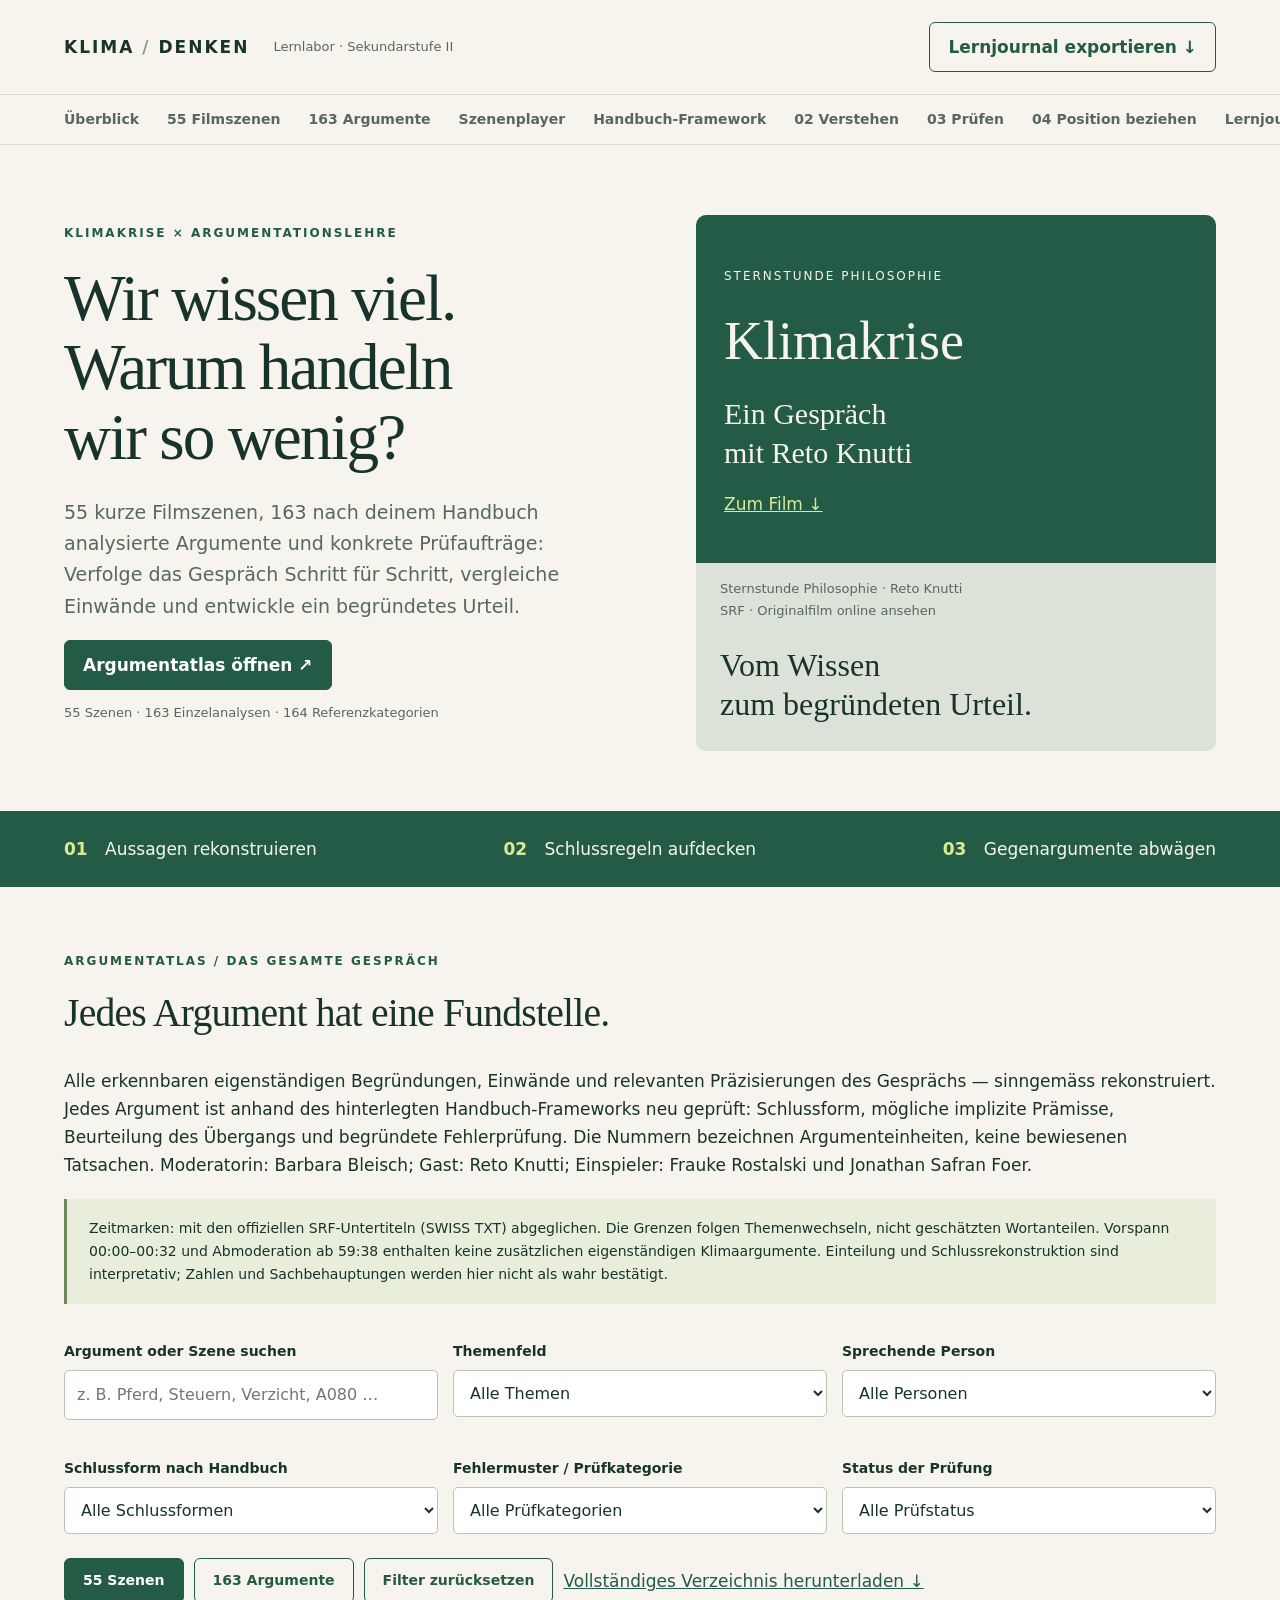
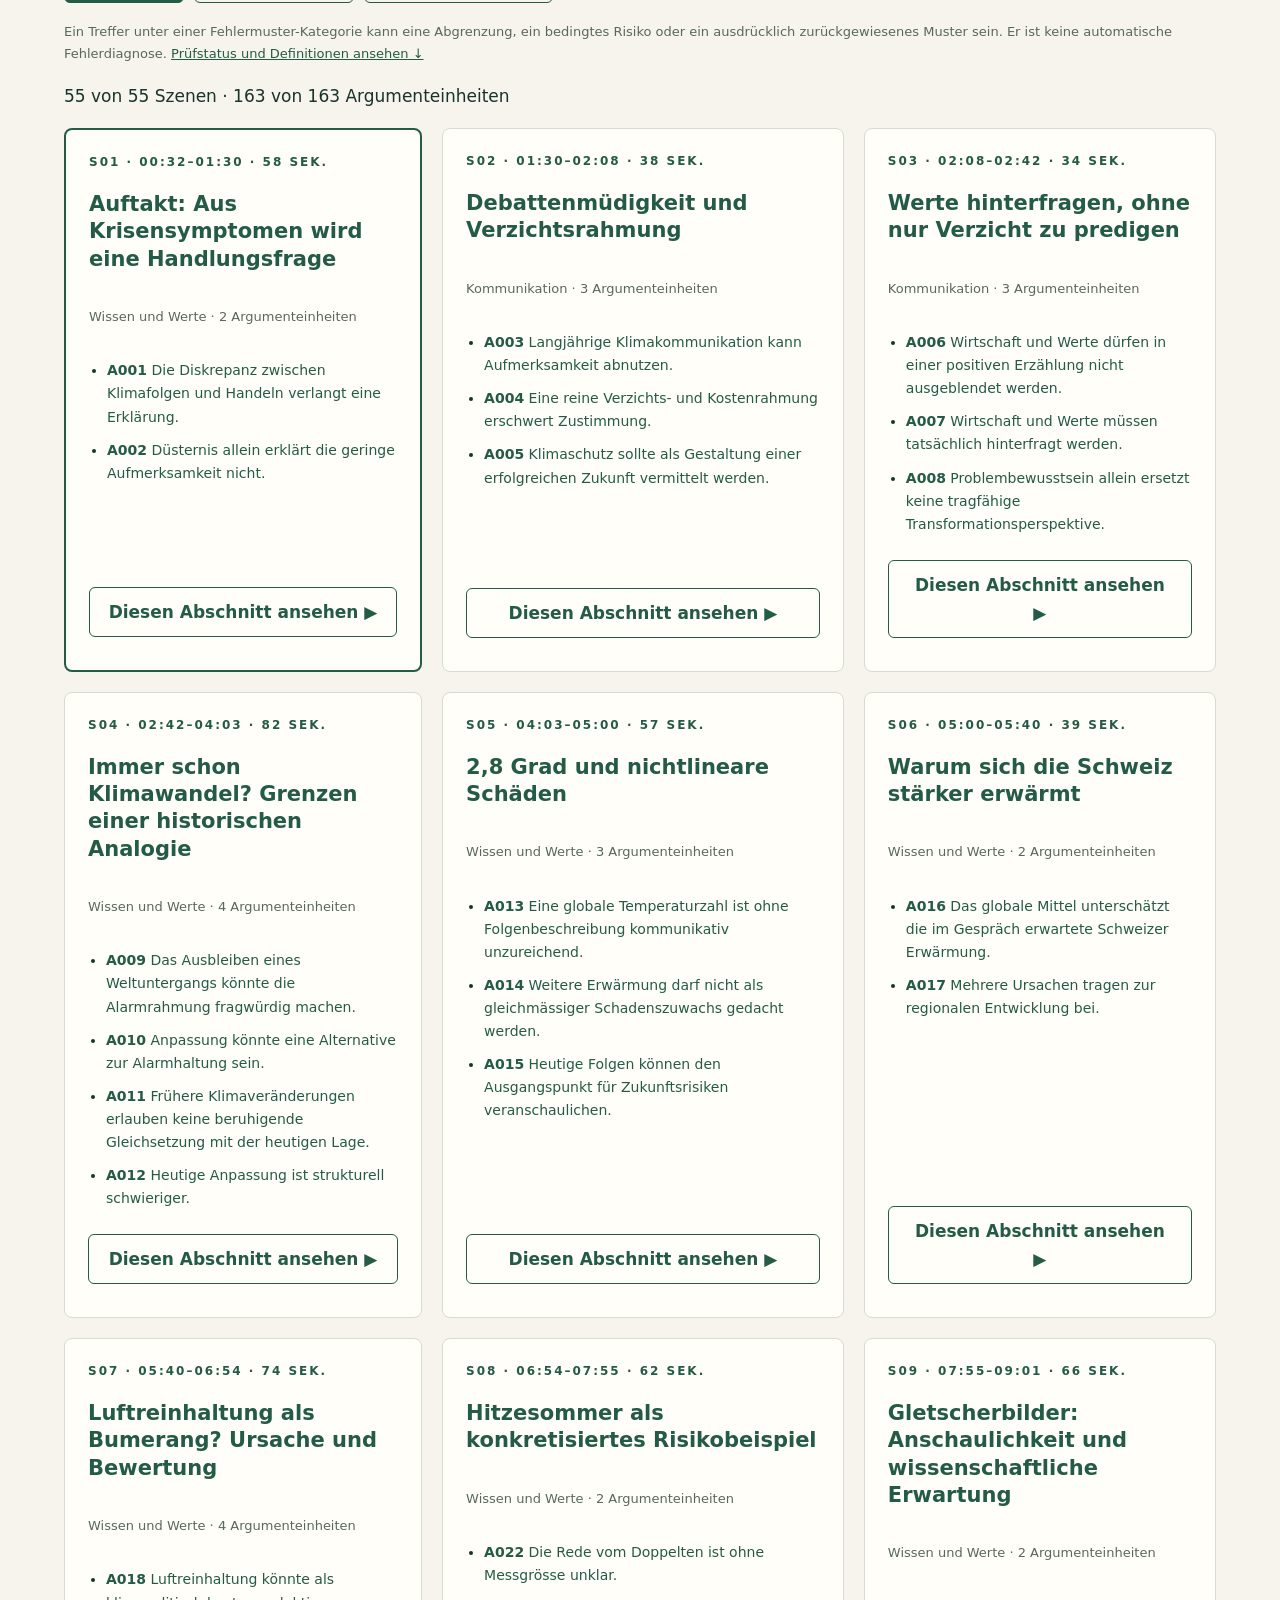
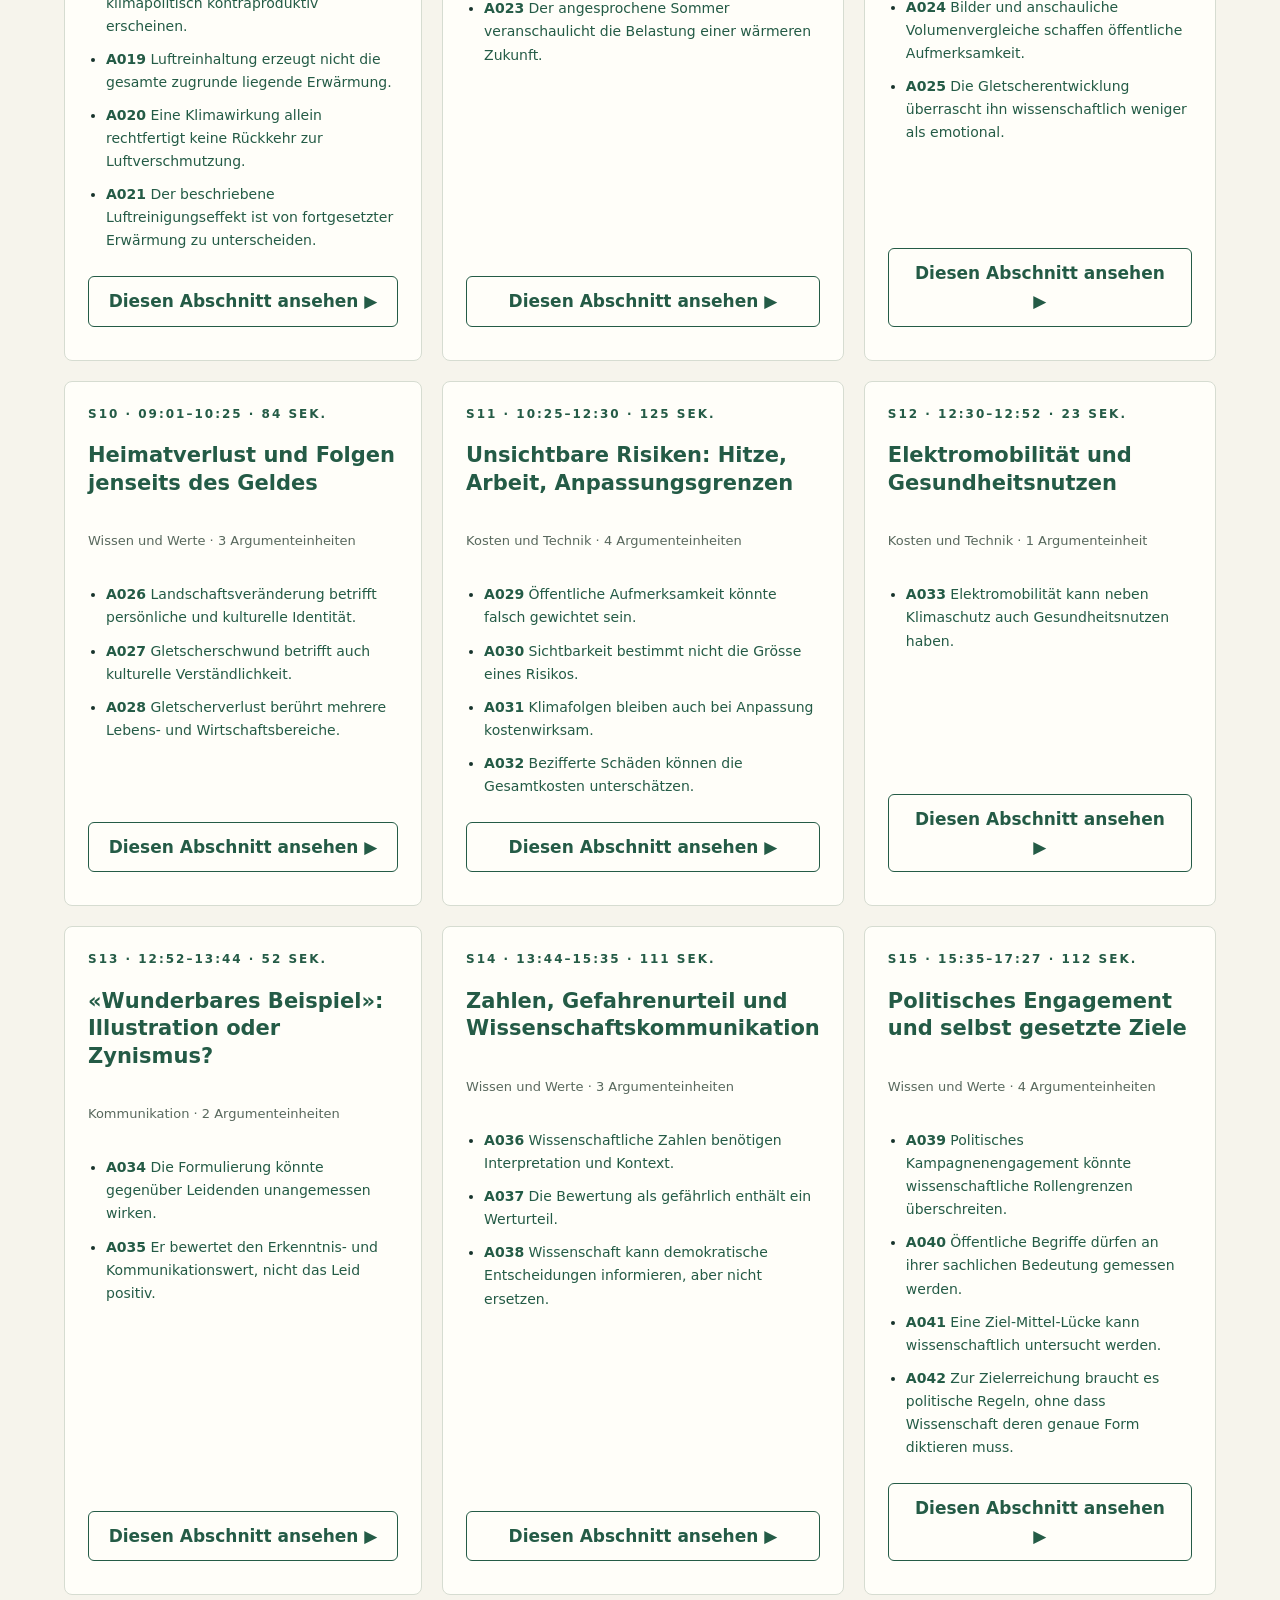
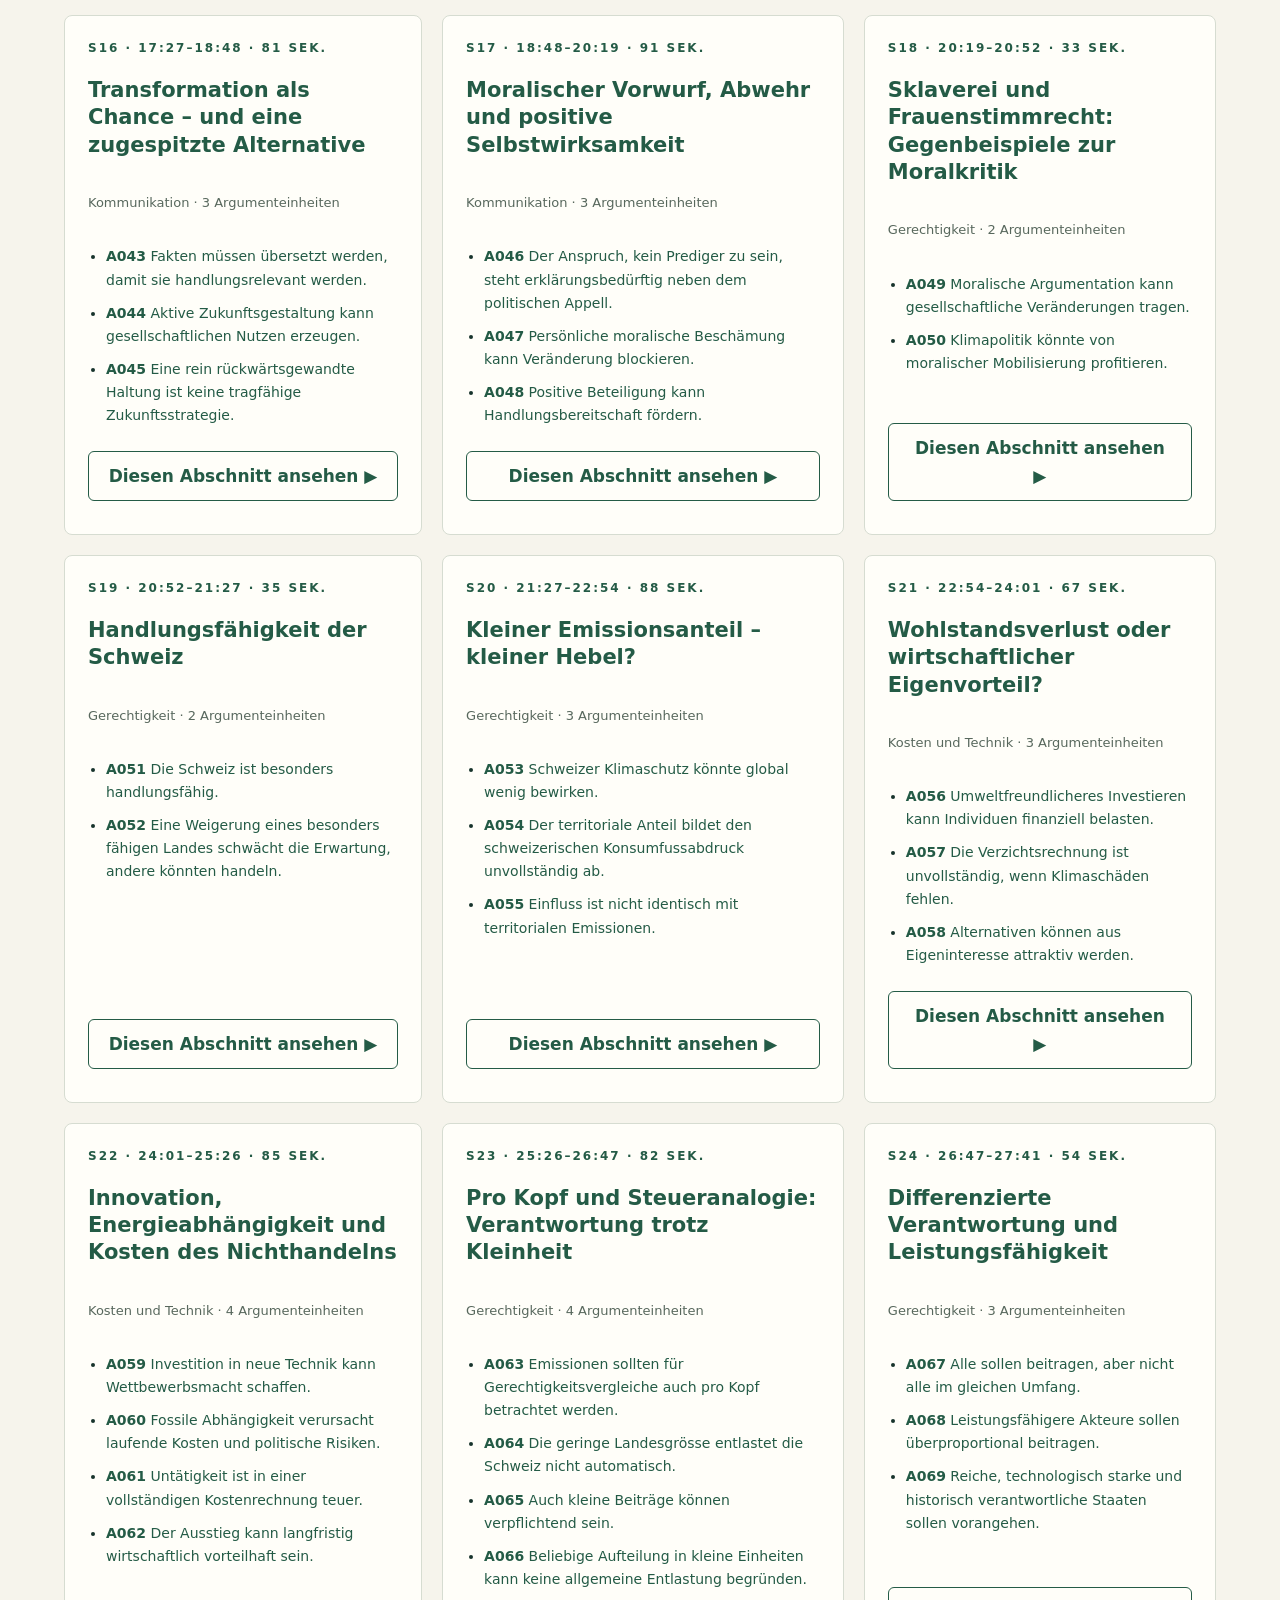
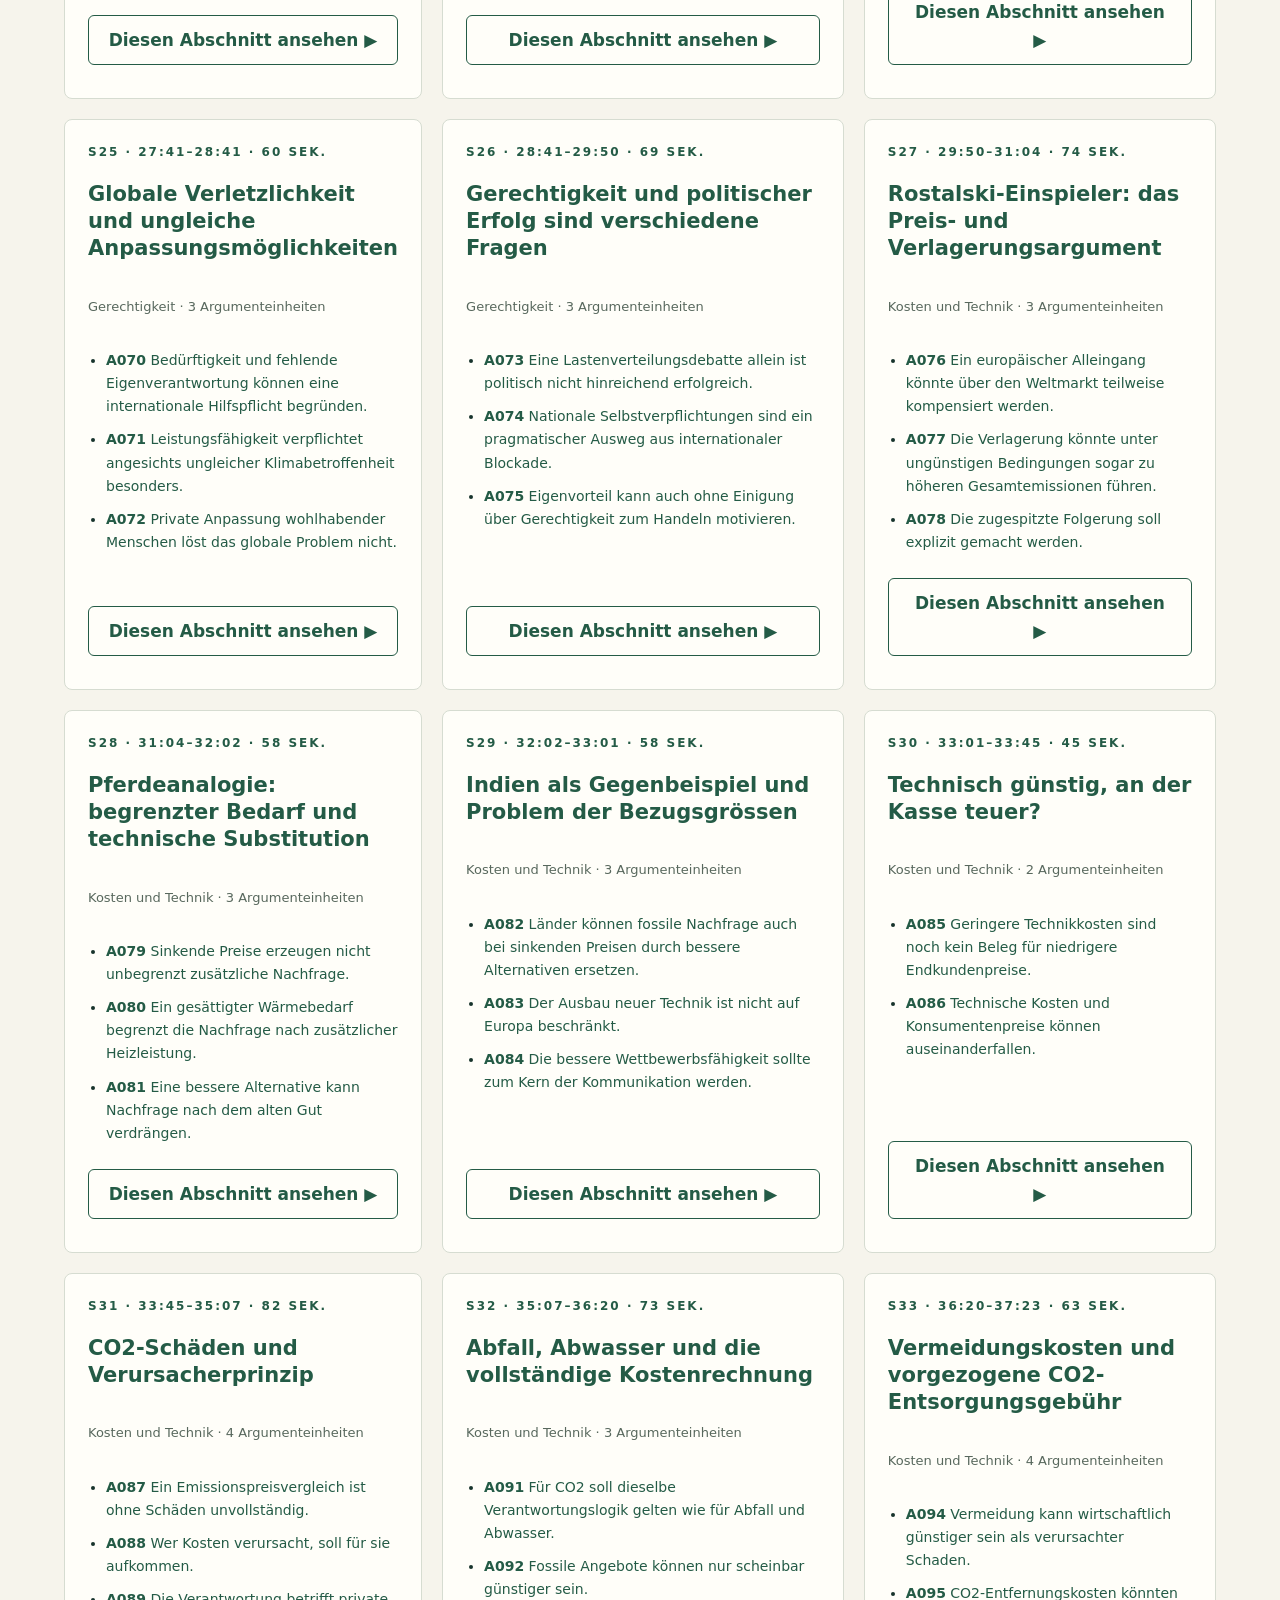
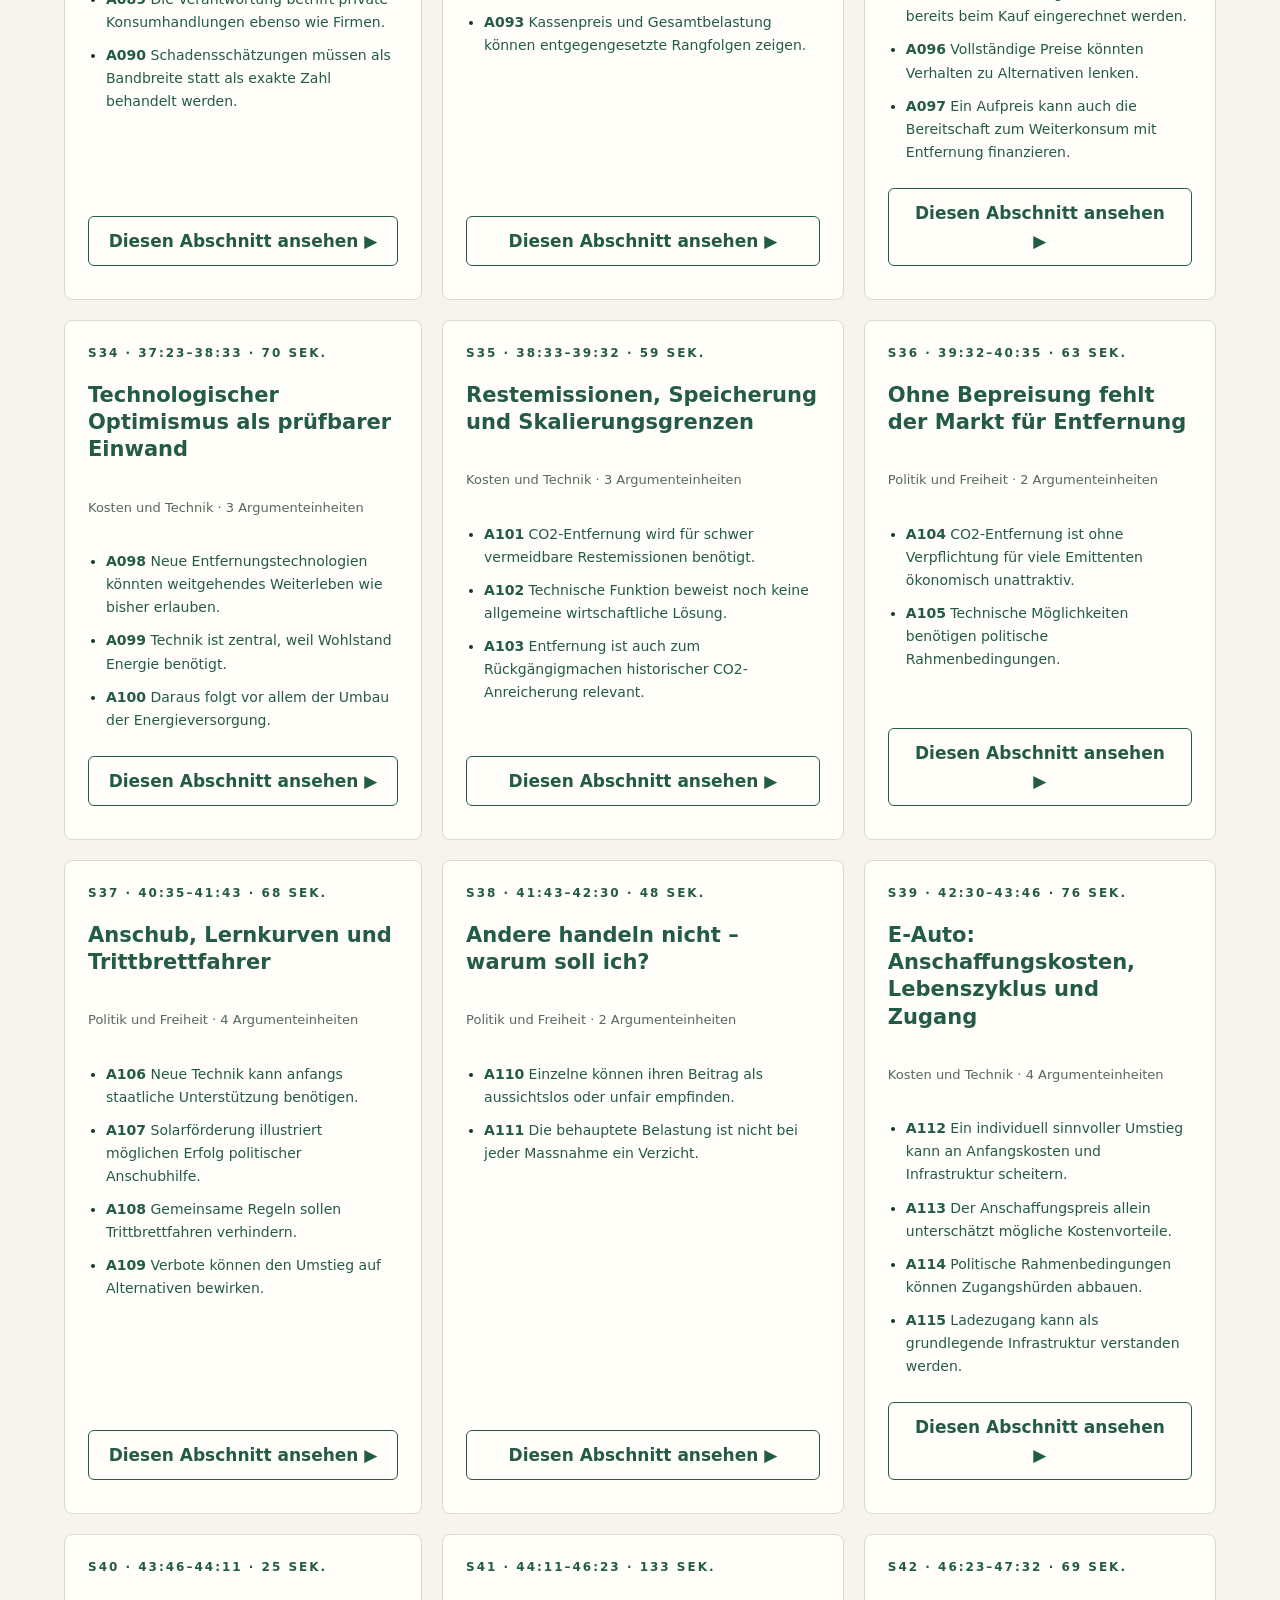
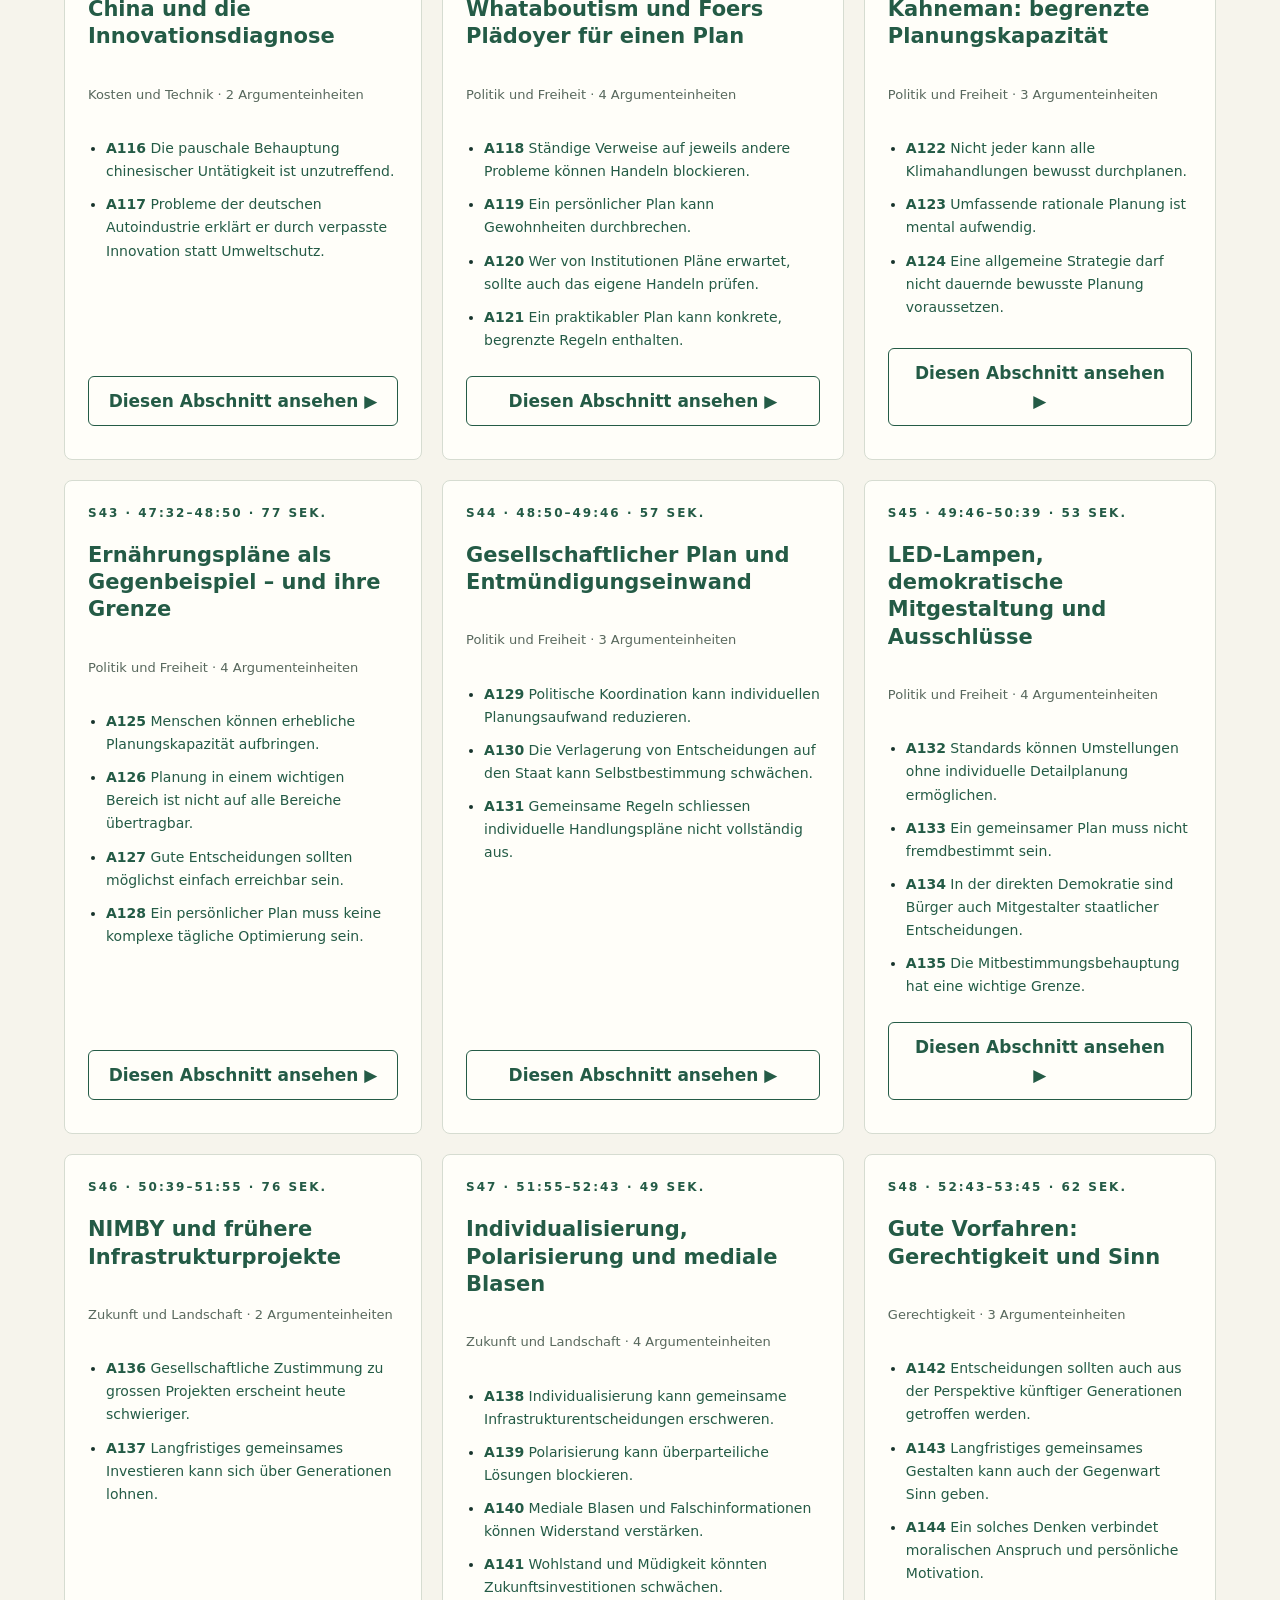
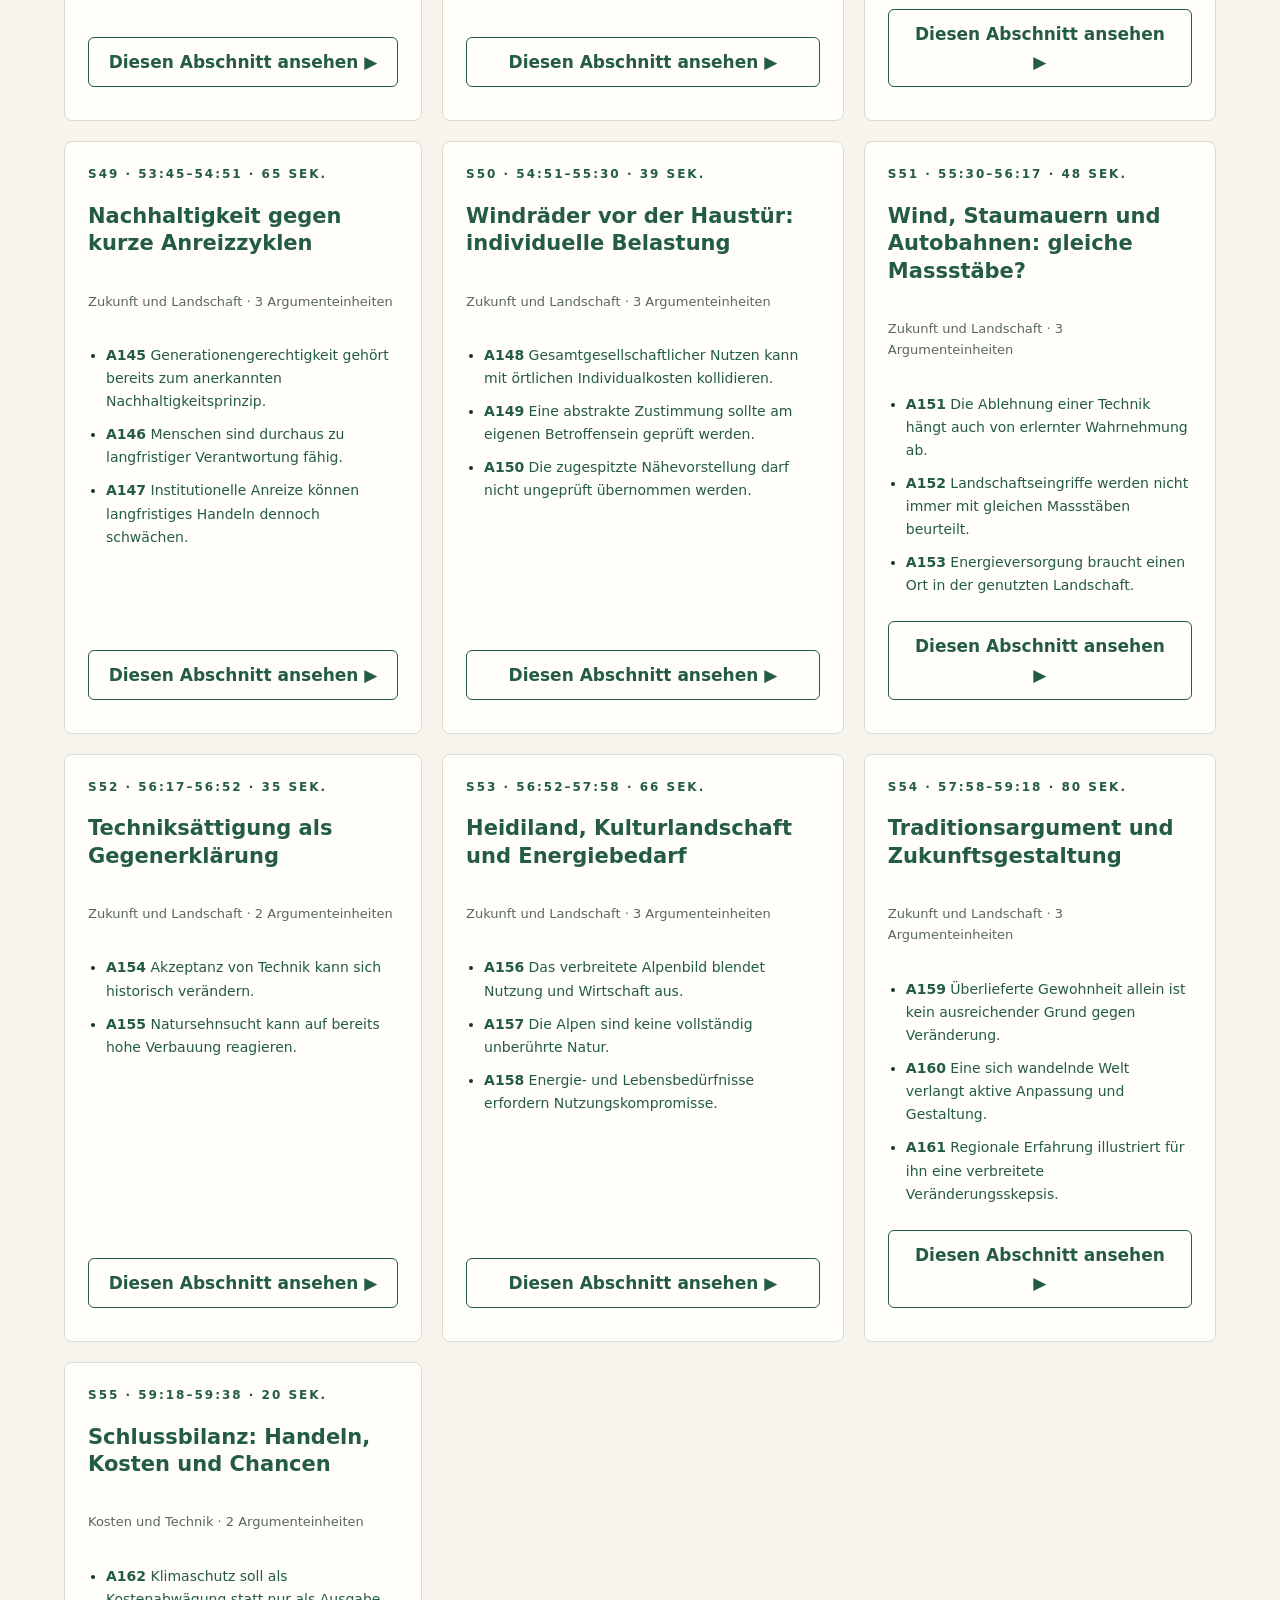
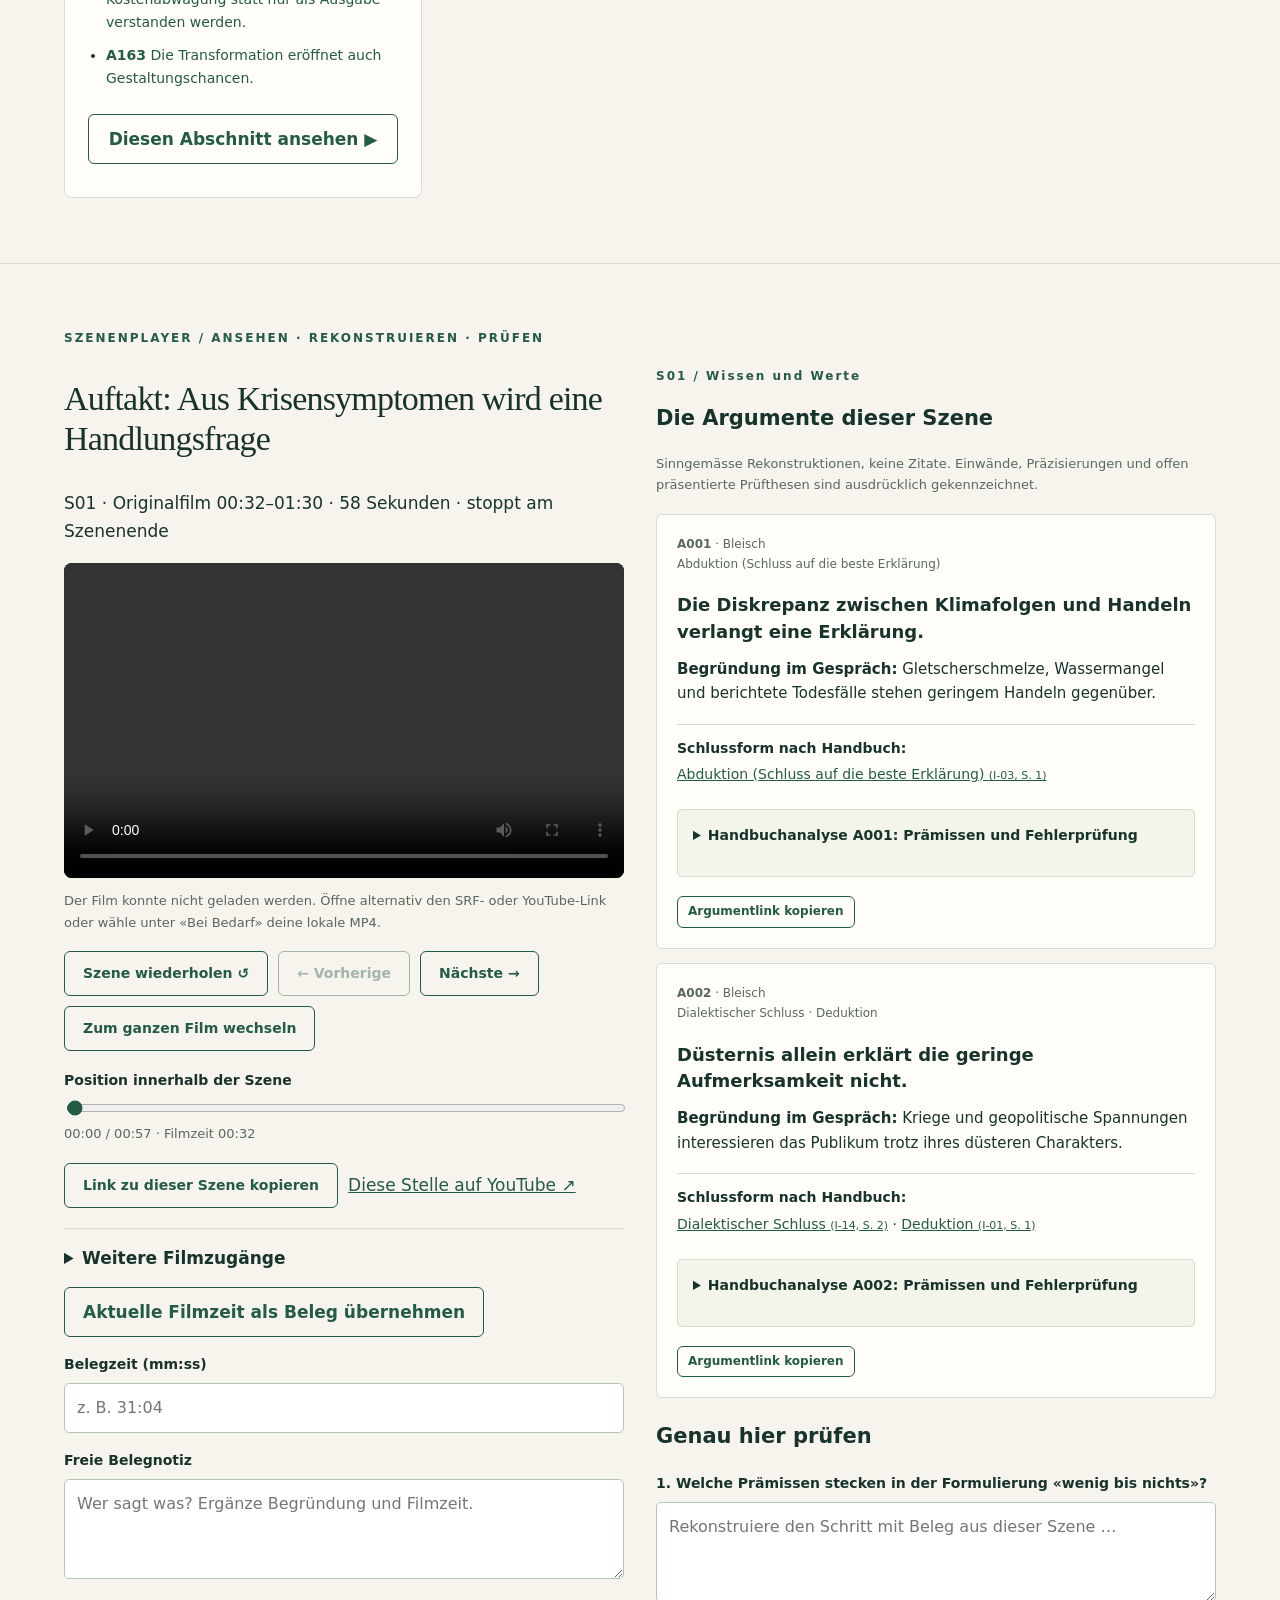
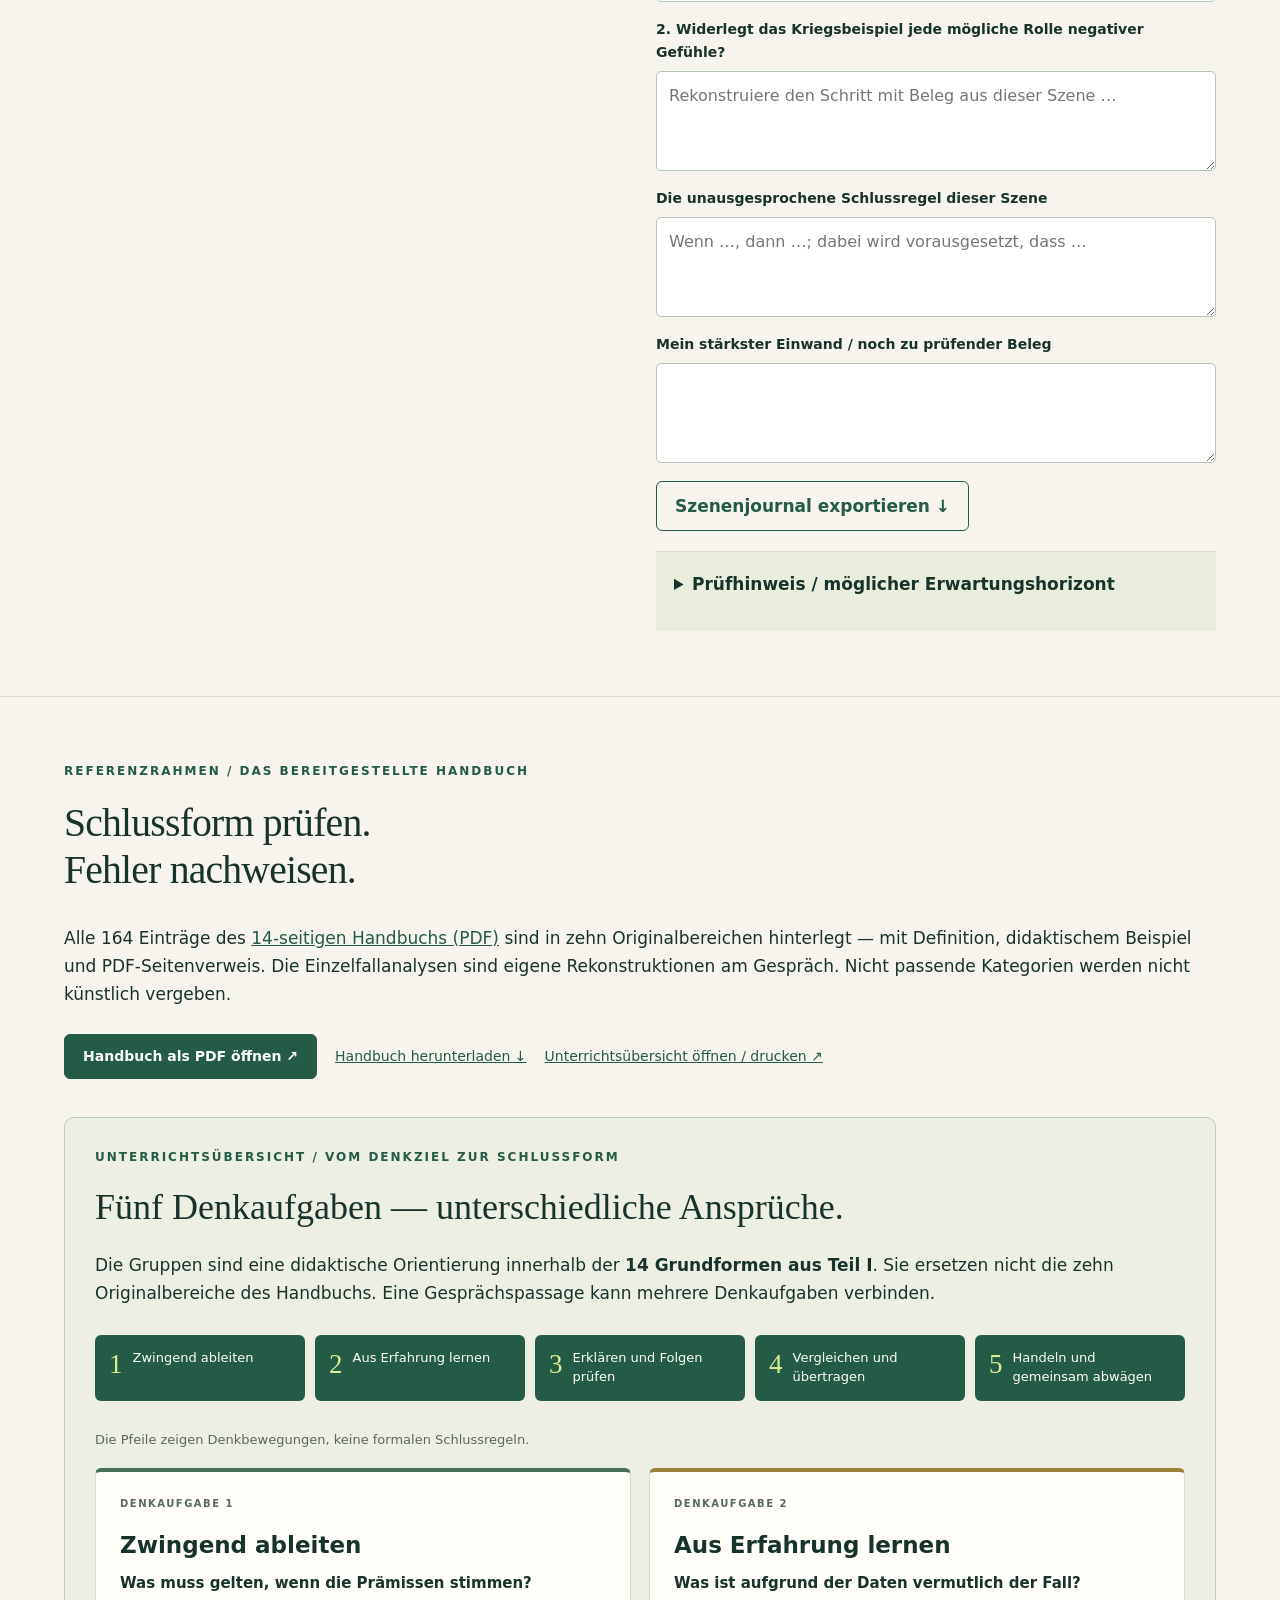
==== commit 8fc2ce8f: "Originalhandbuch direkt verlinken und didaktische Schlussformen-Übersicht ergänzen" ====
--- a/index.html
+++ b/index.html
@@ -1,12 +1,12 @@
 <!doctype html>
-<html lang="de-CH"><head><meta charset="utf-8"><meta name="viewport" content="width=device-width,initial-scale=1"><meta name="description" content="Klimakrise verstehen, Argumente prüfen, begründet urteilen. Ein Lernlabor zum Gespräch mit Reto Knutti."><title>Klimakrise · Argumentationslabor</title><link rel="stylesheet" href="assets/style.css?v=framework-20261028"><script defer src="assets/analyzer.js"></script><script defer src="assets/app.js?v=framework-20261028"></script><script defer src="assets/framework-data.js?v=framework-20261028"></script><script defer src="assets/scenes-data.js?v=framework-20261028"></script><script defer src="assets/framework.js?v=framework-20261028"></script><script defer src="assets/scenes.js?v=framework-20261028"></script></head>
+<html lang="de-CH"><head><meta charset="utf-8"><meta name="viewport" content="width=device-width,initial-scale=1"><meta name="description" content="Klimakrise verstehen, Argumente prüfen, begründet urteilen. Ein Lernlabor zum Gespräch mit Reto Knutti."><title>Klimakrise · Argumentationslabor</title><link rel="stylesheet" href="assets/style.css?v=uebersicht-20261028"><script defer src="assets/analyzer.js"></script><script defer src="assets/app.js?v=framework-20261028"></script><script defer src="assets/framework-data.js?v=framework-20261028"></script><script defer src="assets/scenes-data.js?v=framework-20261028"></script><script defer src="assets/framework.js?v=framework-20261028"></script><script defer src="assets/scenes.js?v=framework-20261028"></script></head>
 <body><a class="skip" href="#main">Zum Inhalt</a><header><a class="brand" href="#start">KLIMA<span> / </span>DENKEN</a><span class="tag">Lernlabor · Sekundarstufe II</span><button id="export">Lernjournal exportieren ↓</button></header>
 <nav aria-label="Lernstationen"><a href="#start">Überblick</a><a href="#szenen">55 Filmszenen</a><a href="#argumentliste">163 Argumente</a><a href="#gespraech">Szenenplayer</a><a href="#framework">Handbuch-Framework</a><a href="#werkzeug">02 Verstehen</a><a href="#pruefen">03 Prüfen</a><a href="#schreiben">04 Position beziehen</a><a href="#journal">Lernjournal</a></nav>
 <main id="main"><section id="start" class="hero"><div><p class="eyebrow">KLIMAKRISE × ARGUMENTATIONSLEHRE</p><h1>Wir wissen viel.<br>Warum handeln<br>wir so wenig?</h1><p class="lead">55 kurze Filmszenen, 163 nach deinem Handbuch analysierte Argumente und konkrete Prüfaufträge: Verfolge das Gespräch Schritt für Schritt, vergleiche Einwände und entwickle ein begründetes Urteil.</p><a class="primary" href="#szenen">Argumentatlas öffnen ↗</a><p class="small">55 Szenen · 163 Einzelanalysen · 164 Referenzkategorien</p></div><figure><div class="film-poster"><span>STERNSTUNDE PHILOSOPHIE</span><strong>Klimakrise</strong><p>Ein Gespräch<br>mit Reto Knutti</p><a href="#gespraech">Zum Film ↓</a></div><figcaption>Sternstunde Philosophie · Reto Knutti<br>SRF · Originalfilm online ansehen</figcaption><div class="quote">Vom Wissen<br>zum begründeten Urteil.</div></figure></section>
 <div class="ribbon"><span><b>01</b> Aussagen rekonstruieren</span><span><b>02</b> Schlussregeln aufdecken</span><span><b>03</b> Gegenargumente abwägen</span></div>
 <section id="szenen" class="section"><p class="eyebrow">ARGUMENTATLAS / DAS GESAMTE GESPRÄCH</p><h2>Jedes Argument hat eine Fundstelle.</h2><p>Alle erkennbaren eigenständigen Begründungen, Einwände und relevanten Präzisierungen des Gesprächs — sinngemäss rekonstruiert. Jedes Argument ist anhand des hinterlegten Handbuch-Frameworks neu geprüft: Schlussform, mögliche implizite Prämisse, Beurteilung des Übergangs und begründete Fehlerprüfung. Die Nummern bezeichnen Argumenteinheiten, keine bewiesenen Tatsachen. Moderatorin: Barbara Bleisch; Gast: Reto Knutti; Einspieler: Frauke Rostalski und Jonathan Safran Foer.</p><p class="notice">Zeitmarken: mit den offiziellen SRF-Untertiteln (SWISS TXT) abgeglichen. Die Grenzen folgen Themenwechseln, nicht geschätzten Wortanteilen. Vorspann 00:00–00:32 und Abmoderation ab 59:38 enthalten keine zusätzlichen eigenständigen Klimaargumente. Einteilung und Schlussrekonstruktion sind interpretativ; Zahlen und Sachbehauptungen werden hier nicht als wahr bestätigt.</p><div class="atlas-toolbar"><label>Argument oder Szene suchen<input id="sceneSearch" type="search" placeholder="z. B. Pferd, Steuern, Verzicht, A080 …"></label><label>Themenfeld<select id="themeFilter" aria-label="Themenfeld"><option value="">Alle Themen</option></select></label><label>Sprechende Person<select id="speakerFilter" aria-label="Sprechende Person"><option value="">Alle Personen</option></select></label><label>Schlussform nach Handbuch<select id="typeFilter" aria-label="Schlussform nach Handbuch"><option value="">Alle Schlussformen</option></select></label><label>Fehlermuster / Prüfkategorie<select id="fallacyFilter" aria-label="Fehlermuster / Prüfkategorie"><option value="">Alle Prüfkategorien</option></select></label><label>Status der Prüfung<select id="assessmentFilter" aria-label="Status der Prüfung"><option value="">Alle Prüfstatus</option></select></label></div><div class="atlas-actions"><button id="sceneView" aria-pressed="true">55 Szenen</button><button id="argumentView" aria-pressed="false">163 Argumente</button><button id="clearFilters">Filter zurücksetzen</button><a href="ARGUMENTATLAS.md" download>Vollständiges Verzeichnis herunterladen ↓</a></div><p class="small">Ein Treffer unter einer Fehlermuster-Kategorie kann eine Abgrenzung, ein bedingtes Risiko oder ein ausdrücklich zurückgewiesenes Muster sein. Er ist keine automatische Fehlerdiagnose. <a href="#framework">Prüfstatus und Definitionen ansehen ↓</a></p><p id="sceneCount" role="status"></p><div id="sceneCards" class="scene-cards"></div><div id="argumentliste" hidden><div id="allArguments"></div></div></section>
 <section id="gespraech" class="section"><p class="eyebrow">SZENENPLAYER / ANSEHEN · REKONSTRUIEREN · PRÜFEN</p><div class="scene-player-grid"><div class="player-column"><h2 id="currentSceneTitle"></h2><p id="sceneTimeLabel"></p><video id="video" src="https://download-media.srf.ch/world/video/sternstundephilosophie/2026/10/sternstundephilosophie_20261023_150943_19986127_v_webcast_h264_q50.mp4?d=ap&amp;assetId=1c612fe7-f87a-4f59-a7c4-4a9cbf820ba0" controls playsinline preload="metadata" aria-label="Klimakrise: Warum handeln wir nicht, Reto Knutti? – Film"></video><p id="videoStatus" role="status" class="small"></p><div class="clip-tools"><button id="replayScene">Szene wiederholen ↺</button><button id="prevScene">← Vorherige</button><button id="nextScene">Nächste →</button><button id="wholeFilm" aria-pressed="false">Zum ganzen Film wechseln</button></div><label>Position innerhalb der Szene<input id="sceneTimeline" type="range" min="0" max="100" step="0.05" value="0"></label><p id="scenePosition" role="timer"></p><p id="sceneEnd" class="notice" hidden>Szene beendet. Prüfe die Argumente und Fragen rechts oder gehe zur nächsten Szene.</p><div class="scene-links"><button id="copySceneLink">Link zu dieser Szene kopieren</button><a id="youtubeScene" target="_blank" rel="noopener">Diese Stelle auf YouTube ↗</a><a id="localClipDownload" hidden download>Geschnittenen Clip herunterladen ↓</a></div><details><summary>Weitere Filmzugänge</summary><p><a href="https://www.srf.ch/play/tv/sternstunde-philosophie/video/klimakrise-warum-handeln-wir-nicht-reto-knutti?urn=urn:srf:video:1c612fe7-f87a-4f59-a7c4-4a9cbf820ba0" target="_blank" rel="noopener">Originalsendung bei SRF ↗</a></p><label class="file">Bei Bedarf: eigene MP4 öffnen<input id="videoFile" type="file" accept="video/*"></label></details><button id="stamp">Aktuelle Filmzeit als Beleg übernehmen</button><label>Belegzeit (mm:ss)<input data-save="time" placeholder="z. B. 31:04"></label><label>Freie Belegnotiz<textarea data-save="observation" placeholder="Wer sagt was? Ergänze Begründung und Filmzeit."></textarea></label></div><div id="sceneAnalysis" class="analysis-column"></div></div></section>
-<section id="framework" class="section"><p class="eyebrow">REFERENZRAHMEN / DAS BEREITGESTELLTE HANDBUCH</p><h2>Schlussform prüfen.<br>Fehler nachweisen.</h2><p>Alle 164 Einträge des 14-seitigen Handbuchs sind in zehn Originalbereichen hinterlegt — mit Definition, didaktischem Beispiel und PDF-Seitenverweis. Die Einzelfallanalysen sind eigene Rekonstruktionen am Gespräch. Nicht passende Kategorien werden nicht künstlich vergeben.</p><div class="notice"><b>So ist die Analyse zu lesen</b><ul id="frameworkPrinciples"></ul></div><details><summary>Was die Prüfstatus bedeuten</summary><div id="frameworkLegend"></div></details><p id="frameworkSummary"></p><div class="framework-tools"><label>Framework durchsuchen<input id="frameworkSearch" type="search" aria-label="Framework durchsuchen" placeholder="z. B. Modus ponens, Analogie, Sein-Sollen …"></label><label>Originalbereich<select id="frameworkSection" aria-label="Originalbereich"><option value="">Alle zehn Bereiche</option></select></label><label><input id="frameworkUsed" type="checkbox"> Nur im Gespräch verwendete Kategorien und Abgrenzungen</label><button id="frameworkClear">Referenzfilter zurücksetzen</button></div><p id="frameworkCount" role="status"></p><p><a href="FRAMEWORK.md" download>Vollständiges Framework herunterladen ↓</a> · <a href="ARGUMENTATLAS.md" download>Alle 163 Einzelanalysen herunterladen ↓</a></p><div id="frameworkEntries"></div></section><section id="werkzeug" class="section"><p class="eyebrow">02 / ARGUMENTE VERSTEHEN</p><h2>Zwischen Daten und Forderung<br>liegt eine Schlussregel.</h2><div class="grid three"><article class="card"><h3>These</h3><p>Die Aussage, die begründet werden soll: «Die Politik sollte klimafreundliche Infrastruktur fördern.»</p></article><article class="card"><h3>Daten / Gründe</h3><p>Worauf stützt sie sich? Etwa auf begrenzte Handlungsmöglichkeiten ohne passende Infrastruktur.</p></article><article class="card"><h3>Schlussregel</h3><p>Die Brücke: Wenn individuelle Entscheidungen von Infrastruktur abhängen, soll Politik geeignete Bedingungen schaffen.</p></article></div><p class="notice">Toulmin dient hier als Darstellungsraster; die Klassifikation der Schlussformen folgt dem hinterlegten Handbuch. Didaktische Rekonstruktion, kein Knutti-Zitat. Die Schlussregel enthält bereits eine normative Annahme. Aus einer Beschreibung allein folgt noch keine politische Pflicht.</p><div class="grid two"><div class="card"><h3>Schlussformen nach dem Handbuch</h3><dl><dt>Deduktion · I-01</dt><dd>Bei gültiger Form folgt die Konklusion notwendig. Wahre Prämissen sind eine zusätzliche Frage.</dd><dt>Induktion · I-02</dt><dd>Beobachtete Fälle stützen eine verallgemeinerte, revidierbare Folgerung.</dd><dt>Abduktion · I-03</dt><dd>Eine Erklärung wird als vergleichsweise plausibel gewählt; Alternativerklärungen bleiben zu prüfen.</dd><dt>Analogieschluss · I-04</dt><dd>Nur relevante Gemeinsamkeiten tragen die Übertragung auf einen anderen Fall.</dd><dt>Kausaler Schluss · I-06</dt><dd>Eine Ursache-Wirkungs-Beziehung benötigt Evidenz und Prüfung von Alternativen.</dd><dt>Praktischer Schluss · I-08</dt><dd>Ziele, Mittel, Nebenbedingungen und normative Zusatzprämissen tragen eine Handlungsempfehlung.</dd><dt>Dialektischer Schluss · I-14</dt><dd>Ein Einwand kann eine These sinnvoll präzisieren oder ihre Geltung begrenzen.</dd></dl></div><div class="card"><h3>Deine Argumentkarte</h3><p>Rekonstruiere ein Argument aus dem Gespräch. Kennzeichne eigene Ergänzungen.</p><label>These<textarea data-save="claim"></textarea></label><label>Daten / Beleg + Fundstelle<textarea data-save="evidence"></textarea></label><label>Schlussregel und Wertannahme<textarea data-save="warrant"></textarea></label><label>Stärkster Einwand<textarea data-save="objection"></textarea></label><label>Geltungsgrenze / Einschränkung<textarea data-save="limit"></textarea></label><button id="mapcheck">Vollständigkeit prüfen</button><p id="mapResult" role="status"></p></div></div><h3>Vom Sein zum Sollen</h3><p>Ordne die Aussagen zu. Beispiele sind didaktisch formuliert.</p><div id="classification" class="grid three"></div></section>
+<section id="framework" class="section"><p class="eyebrow">REFERENZRAHMEN / DAS BEREITGESTELLTE HANDBUCH</p><h2>Schlussform prüfen.<br>Fehler nachweisen.</h2><p>Alle 164 Einträge des <a href="material/schlussfolgerungstypen-und-fehlschluesse-handbuch.pdf" target="_blank" rel="noopener">14-seitigen Handbuchs (PDF)</a> sind in zehn Originalbereichen hinterlegt — mit Definition, didaktischem Beispiel und PDF-Seitenverweis. Die Einzelfallanalysen sind eigene Rekonstruktionen am Gespräch. Nicht passende Kategorien werden nicht künstlich vergeben.</p><div class="handbook-actions"><a class="primary" href="material/schlussfolgerungstypen-und-fehlschluesse-handbuch.pdf" target="_blank" rel="noopener">Handbuch als PDF öffnen ↗</a><a href="material/schlussfolgerungstypen-und-fehlschluesse-handbuch.pdf" download>Handbuch herunterladen ↓</a><a href="schlussformen-uebersicht.html" target="_blank" rel="noopener">Unterrichtsübersicht öffnen / drucken ↗</a></div><section id="schlussformen-uebersicht" class="teaching-overview"><p class="eyebrow">UNTERRICHTSÜBERSICHT / VOM DENKZIEL ZUR SCHLUSSFORM</p><h3>Fünf Denkaufgaben — unterschiedliche Ansprüche.</h3><p>Die Gruppen sind eine didaktische Orientierung innerhalb der <b>14 Grundformen aus Teil I</b>. Sie ersetzen nicht die zehn Originalbereiche des Handbuchs. Eine Gesprächspassage kann mehrere Denkaufgaben verbinden.</p><div class="overview-map" aria-label="Fünf Denkaufgaben"><a href="#gruppe-ableiten"><b>1</b><span>Zwingend ableiten</span></a><a href="#gruppe-erfahrung"><b>2</b><span>Aus Erfahrung lernen</span></a><a href="#gruppe-erklaeren"><b>3</b><span>Erklären und Folgen prüfen</span></a><a href="#gruppe-vergleichen"><b>4</b><span>Vergleichen und übertragen</span></a><a href="#gruppe-handeln"><b>5</b><span>Handeln und gemeinsam abwägen</span></a></div><p class="small">Die Pfeile zeigen Denkbewegungen, keine formalen Schlussregeln.</p><div class="teaching-groups"><article class="teaching-group" id="gruppe-ableiten"><p class="group-number">DENKAUFGABE 1</p><h4>Zwingend ableiten</h4><p class="group-question">Was muss gelten, wenn die Prämissen stimmen?</p><p class="thinking-motion">Regel + Fall → notwendige Folge</p><div class="group-types"><a href="#kategorie-I-01" data-fw-ref="I-01">Deduktion <small>(I-01, S. 1)</small></a><a href="#kategorie-I-12" data-fw-ref="I-12">Indirekter Beweis / Reductio ad absurdum <small>(I-12, S. 2)</small></a></div><p>Hier geht es um Notwendigkeit: Bei gültiger Form können die Prämissen nicht alle wahr und die Konklusion falsch sein. Ob die Prämissen tatsächlich wahr sind, wird zusätzlich geprüft.</p><details><summary>Anschauliches Beispiel und Prüfpunkt</summary><p>Alle hier betrachteten Geräte benötigen Strom. Dieses Gerät gehört dazu. Also benötigt es Strom. Beim indirekten Beweis führt die Gegenannahme zum Widerspruch.</p><p><b>Prüfe:</b> Kannst du wahre Prämissen und trotzdem eine falsche Konklusion denken? Dann ist die deduktive Form nicht gültig.</p><a href="#szene-s18-A049">A049 · Ein Gegenbeispiel begrenzt eine Allaussage ↗</a></details></article><article class="teaching-group" id="gruppe-erfahrung"><p class="group-number">DENKAUFGABE 2</p><h4>Aus Erfahrung lernen</h4><p class="group-question">Was ist aufgrund der Daten vermutlich der Fall?</p><p class="thinking-motion">Fälle / Häufigkeiten → begründete Erwartung</p><div class="group-types"><a href="#kategorie-I-02" data-fw-ref="I-02">Induktion (verallgemeinernd) <small>(I-02, S. 1)</small></a><a href="#kategorie-I-05" data-fw-ref="I-05">Statistischer Schluss <small>(I-05, S. 2)</small></a><a href="#kategorie-I-10" data-fw-ref="I-10">Probabilistisches/bayesisches Schliessen <small>(I-10, S. 2)</small></a></div><p>Induktion verallgemeinert aus Fällen. Statistisches Schliessen arbeitet mit Häufigkeiten und Populationen. Bayesisches Schliessen verändert die Wahrscheinlichkeit einer Hypothese anhand neuer Evidenz und einer Vorwahrscheinlichkeit.</p><details><summary>Anschauliches Beispiel und Prüfpunkt</summary><p>Viele untersuchte vergleichbare Fälle zeigen ein Muster. Das stützt eine vorläufige Regel. Ein neuer Befund kann unsere Einschätzung erhöhen oder senken, ohne sie sicher zu machen.</p><p><b>Prüfe:</b> Sind Fälle und Stichprobe passend? Welcher Nenner gilt? Wie unsicher ist die Schätzung? Ein Hinweis ist noch keine Gewissheit.</p><a href="#szene-s29-A083">A083 · Welche Bezugsgrösse steckt in den Indien-Zahlen? ↗</a></details></article><article class="teaching-group" id="gruppe-erklaeren"><p class="group-number">DENKAUFGABE 3</p><h4>Erklären und Folgen prüfen</h4><p class="group-question">Warum geschieht etwas — und was wäre zu erwarten?</p><p class="thinking-motion">Beobachtung → Erklärungsversuch → prüfbare Folge</p><div class="group-types"><a href="#kategorie-I-03" data-fw-ref="I-03">Abduktion (Schluss auf die beste Erklärung) <small>(I-03, S. 1)</small></a><a href="#kategorie-I-06" data-fw-ref="I-06">Kausaler Schluss <small>(I-06, S. 2)</small></a><a href="#kategorie-I-07" data-fw-ref="I-07">Prädiktiver Schluss <small>(I-07, S. 2)</small></a><a href="#kategorie-I-11" data-fw-ref="I-11">Kontrafaktisches Schliessen <small>(I-11, S. 2)</small></a></div><p>Abduktion sucht eine passende Erklärung. Ein kausaler Schluss beansprucht eine Ursache-Wirkungs-Beziehung. Ein prädiktiver Schluss sagt Folgen unter Annahmen voraus. Kontrafaktisches Schliessen fragt, was unter anderen Bedingungen gewesen wäre.</p><details><summary>Anschauliches Beispiel und Prüfpunkt</summary><p>Wenig Umstieg: Fehlt vielleicht der Ladezugang? Wenn das die relevante Ursache ist, müsste ein besserer Zugang unter passenden Bedingungen etwas ändern. Was wäre ohne die Änderung passiert?</p><p><b>Prüfe:</b> Welche Alternativerklärung oder Drittvariable gibt es? Eine passende Vorhersage beweist die Erklärung nicht allein.</p><a href="#szene-s02-A003">A003 · Debattenmüdigkeit als Erklärungshypothese ↗</a></details></article><article class="teaching-group" id="gruppe-vergleichen"><p class="group-number">DENKAUFGABE 4</p><h4>Vergleichen und übertragen</h4><p class="group-question">Trägt die Ähnlichkeit auch den neuen Schluss?</p><p class="thinking-motion">Quellfall + relevante Gemeinsamkeit → Zielfall</p><div class="group-types"><a href="#kategorie-I-04" data-fw-ref="I-04">Analogieschluss <small>(I-04, S. 2)</small></a><a href="#kategorie-I-13" data-fw-ref="I-13">Transduktiver Schluss <small>(I-13, S. 2)</small></a></div><p>Analogien übertragen eine Einsicht über relevante Gemeinsamkeiten. Ein transduktiver Schluss geht besonders von einem Einzelfall zu einem anderen. Beide benötigen die Prüfung entscheidender Unterschiede.</p><details><summary>Anschauliches Beispiel und Prüfpunkt</summary><p>Steuerbeiträge und Klimabeiträge sind beide Teile einer gemeinsamen Aufgabe. Aber Steuerstaat und internationale Kooperation haben unterschiedliche Regeln und Durchsetzungsmöglichkeiten.</p><p><b>Prüfe:</b> Welche Gemeinsamkeit trägt den Schluss? Welcher Unterschied könnte ihn entkräften? Eine anschauliche Pointe ist noch keine Widerlegung.</p><a href="#szene-s28-A079">A079 · Was trägt die Pferdeanalogie wirklich? ↗</a></details></article><article class="teaching-group" id="gruppe-handeln"><p class="group-number">DENKAUFGABE 5</p><h4>Handeln und gemeinsam abwägen</h4><p class="group-question">Was sollen wir tun — unter welchen Bedingungen?</p><p class="thinking-motion">Ziel + Werte + Sachgründe → begrenztes Urteil</p><div class="group-types"><a href="#kategorie-I-08" data-fw-ref="I-08">Praktischer Schluss <small>(I-08, S. 2)</small></a><a href="#kategorie-I-14" data-fw-ref="I-14">Dialektischer Schluss <small>(I-14, S. 2)</small></a></div><p>Ein praktischer Schluss verbindet Ziele, Mittel, Nebenbedingungen und normative Prämissen. Dialektisch wird eine Position durch ernsthafte Einwände weiterentwickelt oder eingeschränkt; das ist keine einzelne formale Schlussregel.</p><details><summary>Anschauliches Beispiel und Prüfpunkt</summary><p>Ladezugang kann den Umstieg erleichtern. Soll er gefördert werden? Dazu braucht es Ziele, Kosten, Gerechtigkeitsnormen und die Prüfung des Einwands, dass manche Menschen trotzdem die Anschaffung nicht finanzieren können.</p><p><b>Prüfe:</b> Wo steckt die Wertprämisse? Ist das Mittel geeignet und zumutbar? Welcher Einwand verändert dein Urteil?</p><a href="#szene-s44-A130">A130 · Koordination und Selbstbestimmung abwägen ↗</a></details></article></div><aside class="crosscutting"><h4>Quer dazu: Schlüsse unter Vorbehalt</h4><p><a href="#kategorie-I-09" data-fw-ref="I-09">Defeasibles (aufhebbares) Schliessen <small>(I-09, S. 2)</small></a></p><p>«Das gilt typischerweise — solange kein relevanter Ausnahmefall hinzukommt.» Dieser Vorbehalt ist vor allem bei Erfahrungs-, Erklärungs-, Vergleichs- und Handlungsargumenten wichtig. Er bezeichnet den <b>Geltungsanspruch</b>, nicht eine weitere eigene Sachaufgabe. Neue Information kann den Schluss aufheben.</p><p><b>Beispiel:</b> Ein typisches Merkmal erlaubt eine vorläufige Erwartung; ein relevanter Ausnahmefall verändert sie. Das ist kein Widerspruch in einem streng deduktiven Beweis.</p></aside><div class="overview-connection"><h4>So greifen die Denkaufgaben ineinander</h4><p>Didaktisch erfundenes Unterrichtsbeispiel, kein Gesprächszitat: In einem Quartier steigen wenige Personen auf Elektroautos um.</p><ol class="reasoning-path"><li><b>Erklärung suchen · Abduktion</b><span>Vielleicht fehlt der Ladezugang. Andere Gründe bleiben möglich.</span></li><li><b>Prüfbare Folge ableiten · Prognose</b><span>Wenn diese Erklärung unter den Modellannahmen trägt, sollte besserer Zugang den Umstieg erleichtern.</span></li><li><b>Mit Daten prüfen · Statistik / Kausalität</b><span>Vergleiche geeignete Fälle; prüfe auch Einkommen, Fahrzeugpreise und andere Einflussfaktoren. Neue Evidenz verändert die Einschätzung.</span></li><li><b>Eine Handlung begründen · praktischer Schluss</b><span>Erst mit einem Ziel und einer Norm — etwa wirksame, zumutbare und faire Förderung — wird daraus eine Empfehlung.</span></li><li><b>Den Einwand aufnehmen · dialektisch prüfen</b><span>Fehlendes Anfangskapital bleibt ein Problem. Begrenze oder ergänze die Empfehlung entsprechend.</span></li></ol><p class="notice"><b>Der entscheidende Unterschied:</b> Eine bestätigte Vorhersage stützt eine Erklärung, beweist sie aber nicht allein. Und aus einer Sachbeschreibung folgt ohne Wertprämisse noch keine Handlungspflicht.</p></div><div class="framework-levels"><h4>Wo stehen die übrigen Handbuchbereiche?</h4><div class="overview-table-wrap"><table><thead><tr><th>Ebene</th><th>Aufgabe im Unterricht</th><th>Zusammenhang</th></tr></thead><tbody><tr><td><b>I · Grundformen</b></td><td>Welchen Denkweg geht die Person?</td><td>Die 14 Formen werden oben nach fünf Denkaufgaben gebündelt.</td></tr><tr><td><b>II–III · Regeln und Beweisverfahren</b></td><td>Ist eine deduktive Ableitung unter ihren Voraussetzungen gültig?</td><td>Präzise Werkzeuge, etwa Modus ponens. Nicht jedes Gesprächsargument ist ein solcher Beweis.</td></tr><tr><td><b>IV–IX · Fehlschlüsse</b></td><td>Wo ist der Übergang von Gründen zur Behauptung problematisch?</td><td>Prüfbrillen für Form, Relevanz, Begriffe, Evidenz, Kausalität und Normen. Die Zuordnung muss begründet werden.</td></tr><tr><td><b>X · Manöver und Verzerrungen</b></td><td>Was beeinflusst Gespräch und Wahrnehmung?</td><td>Rhetorik und Psychologie sind nicht automatisch logische Schlussfehler.</td></tr></tbody></table></div></div><details class="mini-lesson"><summary>15-Minuten-Auftrag für den Unterricht</summary><ol><li><b>3 Minuten:</b> Wählt eine kurze Filmszene. Notiert Konklusion und zwei tragende Prämissen.</li><li><b>4 Minuten:</b> Ordnet zuerst eine Denkaufgabe zu. Wählt dann die genauere Handbuch-Schlussform. Mehrfachzuordnungen müssen begründet werden.</li><li><b>4 Minuten:</b> Formuliert den Geltungsanspruch: notwendig, wahrscheinlich, erklärend oder handlungsleitend? Sucht einen passenden Prüfpunkt.</li><li><b>4 Minuten:</b> Nennt eine zusätzliche Information, einen Einwand oder einen Ausnahmefall, der den Schluss stärken, begrenzen oder aufheben würde.</li></ol><p><b>Abschlussformel:</b> «Die Person schliesst von … auf … . Das ist vor allem ein …, weil … . Tragfähig ist der Übergang unter der Bedingung … .»</p></details></section><div class="notice"><b>So ist die Analyse zu lesen</b><ul id="frameworkPrinciples"></ul></div><details><summary>Was die Prüfstatus bedeuten</summary><div id="frameworkLegend"></div></details><p id="frameworkSummary"></p><div class="framework-tools"><label>Framework durchsuchen<input id="frameworkSearch" type="search" aria-label="Framework durchsuchen" placeholder="z. B. Modus ponens, Analogie, Sein-Sollen …"></label><label>Originalbereich<select id="frameworkSection" aria-label="Originalbereich"><option value="">Alle zehn Bereiche</option></select></label><label><input id="frameworkUsed" type="checkbox"> Nur im Gespräch verwendete Kategorien und Abgrenzungen</label><button id="frameworkClear">Referenzfilter zurücksetzen</button></div><p id="frameworkCount" role="status"></p><p><a href="FRAMEWORK.md" download>Vollständiges Framework herunterladen ↓</a> · <a href="ARGUMENTATLAS.md" download>Alle 163 Einzelanalysen herunterladen ↓</a></p><div id="frameworkEntries"></div></section><section id="werkzeug" class="section"><p class="eyebrow">02 / ARGUMENTE VERSTEHEN</p><h2>Zwischen Daten und Forderung<br>liegt eine Schlussregel.</h2><div class="grid three"><article class="card"><h3>These</h3><p>Die Aussage, die begründet werden soll: «Die Politik sollte klimafreundliche Infrastruktur fördern.»</p></article><article class="card"><h3>Daten / Gründe</h3><p>Worauf stützt sie sich? Etwa auf begrenzte Handlungsmöglichkeiten ohne passende Infrastruktur.</p></article><article class="card"><h3>Schlussregel</h3><p>Die Brücke: Wenn individuelle Entscheidungen von Infrastruktur abhängen, soll Politik geeignete Bedingungen schaffen.</p></article></div><p class="notice">Toulmin dient hier als Darstellungsraster; die Klassifikation der Schlussformen folgt dem hinterlegten Handbuch. Didaktische Rekonstruktion, kein Knutti-Zitat. Die Schlussregel enthält bereits eine normative Annahme. Aus einer Beschreibung allein folgt noch keine politische Pflicht.</p><div class="grid two"><div class="card"><h3>Schlussformen nach dem Handbuch</h3><dl><dt>Deduktion · I-01</dt><dd>Bei gültiger Form folgt die Konklusion notwendig. Wahre Prämissen sind eine zusätzliche Frage.</dd><dt>Induktion · I-02</dt><dd>Beobachtete Fälle stützen eine verallgemeinerte, revidierbare Folgerung.</dd><dt>Abduktion · I-03</dt><dd>Eine Erklärung wird als vergleichsweise plausibel gewählt; Alternativerklärungen bleiben zu prüfen.</dd><dt>Analogieschluss · I-04</dt><dd>Nur relevante Gemeinsamkeiten tragen die Übertragung auf einen anderen Fall.</dd><dt>Kausaler Schluss · I-06</dt><dd>Eine Ursache-Wirkungs-Beziehung benötigt Evidenz und Prüfung von Alternativen.</dd><dt>Praktischer Schluss · I-08</dt><dd>Ziele, Mittel, Nebenbedingungen und normative Zusatzprämissen tragen eine Handlungsempfehlung.</dd><dt>Dialektischer Schluss · I-14</dt><dd>Ein Einwand kann eine These sinnvoll präzisieren oder ihre Geltung begrenzen.</dd></dl></div><div class="card"><h3>Deine Argumentkarte</h3><p>Rekonstruiere ein Argument aus dem Gespräch. Kennzeichne eigene Ergänzungen.</p><label>These<textarea data-save="claim"></textarea></label><label>Daten / Beleg + Fundstelle<textarea data-save="evidence"></textarea></label><label>Schlussregel und Wertannahme<textarea data-save="warrant"></textarea></label><label>Stärkster Einwand<textarea data-save="objection"></textarea></label><label>Geltungsgrenze / Einschränkung<textarea data-save="limit"></textarea></label><button id="mapcheck">Vollständigkeit prüfen</button><p id="mapResult" role="status"></p></div></div><h3>Vom Sein zum Sollen</h3><p>Ordne die Aussagen zu. Beispiele sind didaktisch formuliert.</p><div id="classification" class="grid three"></div></section>
 <section id="pruefen" class="section"><p class="eyebrow">03 / KRITISCH PRÜFEN</p><h2>Ein guter Einwand macht<br>das Argument stärker.</h2><p>Wähle die treffendste Diagnose. Die Beispiele sind zugespitzte Übungssätze, keine Gesprächszitate.</p><div id="quiz"></div><div class="card"><h3>Die faire Gegenprobe</h3><p>Formuliere die stärkste vertretbare Gegenposition, bevor du sie beantwortest. Eine unerwünschte Folgerung ist noch kein Fehlschluss.</p><label>Gegenposition in ihrer stärksten Form<textarea data-save="steelman"></textarea></label><label>Was daran ist berechtigt? Unter welcher Bedingung würde ich mein Urteil ändern?<textarea data-save="revision"></textarea></label><details><summary>Möglicher Denkweg: Koordination und Freiheit</summary><p>Politische Regeln können den Handlungsspielraum begrenzen. Gemeinsame Infrastruktur kann zugleich neue Möglichkeiten eröffnen. Ein tragfähiges Urteil prüft Verhältnismässigkeit, demokratische Legitimation, soziale Verteilung und wirksame Alternativen. «Der Staat soll koordinieren» beantwortet diese Fragen noch nicht.</p></details></div></section>
 <section id="schreiben" class="section"><p class="eyebrow">04 / POSITION BEZIEHEN</p><h2>Dein Urteil braucht Gründe.</h2><div class="grid two"><article class="card"><h3>Schreibauftrag</h3><p><b>Wie sollen individuelle Verantwortung und politische Rahmenbedingungen beim Klimaschutz zusammenspielen?</b></p><p>Verfasse 350–500 Wörter. Rekonstruiere mindestens zwei Argumente aus dem Gespräch mit geprüften Fundstellen, lege eine Wertannahme offen und beantworte einen ernsthaften Einwand. Schliesse mit einem begrenzten, begründeten Urteil.</p><details><summary>Formulierungshilfen</summary><p>Ich vertrete die These, dass …<br>Im Gespräch wird sinngemäss argumentiert … (Zeitmarke …).<br>Dieser Schluss setzt voraus, dass …<br>Dagegen spricht zunächst …<br>Der Einwand ist berechtigt, sofern …<br>Unter diesen Bedingungen überwiegt …</p></details><label>Textdatei importieren (.txt / .md)<input id="textFile" type="file" accept=".txt,.md,text/plain,text/markdown"></label><button id="example">Übungsentwurf laden</button><p class="small">Ersetzt den Entwurf erst nach Bestätigung, wenn bereits Text vorhanden ist.</p></article><div class="card"><label>Deine Stellungnahme<textarea class="essay" data-save="essay" id="essay" placeholder="Beginne mit deiner Leitfrage und deiner These …"></textarea></label><p id="stats" role="status"></p><button class="primary" id="analyze">Lokal prüfen ↗</button><p class="small">Die Prüfung läuft auf deinem Gerät. Sie erkennt sprachliche Signale, beurteilt aber weder Wahrheit noch logische Gültigkeit. Kein KI-Dienst und keine automatische Benotung.</p></div></div><div id="analysis" aria-live="polite"></div><div class="card"><h3>Quellenarbeit statt Quellenzählung</h3><p>Eine erkannte URL, DOI oder ISBN ist noch kein bestätigter Beleg. Öffne die Originalquelle, prüfe Urheberschaft, Datum, Aussage und Kontext. Trenne Gesprächsaussagen von unabhängig geprüften Sachinformationen.</p><div id="references"></div></div></section>
 <section id="journal" class="section"><p class="eyebrow">TRANSFER & REFLEXION</p><h2>Was hat sich an deinem Denken verändert?</h2><div class="grid two"><div class="card"><label>Mein anfängliches Urteil und meine heutige Position<textarea data-save="reflection"></textarea></label><label>Welche Frage bleibt offen? Wie könnte ich sie prüfen?<textarea data-save="question"></textarea></label><fieldset><legend>Selbstkontrolle</legend><label><input type="checkbox" data-save="check1"> Ich trenne Sach- und Werturteile.</label><label><input type="checkbox" data-save="check2"> Meine Belege haben überprüfbare Fundstellen.</label><label><input type="checkbox" data-save="check3"> Ich erläutere die Schlussregel.</label><label><input type="checkbox" data-save="check4"> Ich beantworte einen ernsthaften Einwand.</label><label><input type="checkbox" data-save="check5"> Ich benenne Grenzen meines Urteils.</label></fieldset></div><div class="card"><h3>Dein Arbeitsstand</h3><p id="progress"></p><p id="storage" role="status">Deine Eingaben werden in diesem Browser gespeichert. Auf gemeinsam genutzten Geräten nach dem Export löschen.</p><button id="export2">Lernjournal als Markdown exportieren</button><label>Gesicherten Arbeitsstand importieren (JSON)<input id="import" type="file" accept=".json,application/json"></label><button id="backup">Arbeitsstand als JSON sichern</button><button class="danger" id="reset">Lokale Eingaben löschen</button><details><summary>Für Lehrpersonen · 4 Lektionen</summary><p>1. Einstieg mit eigener Hypothese, Gespräch ausschnittweise sichten und Fundstellen sichern (45 Min.). 2. Argumentkarte, Sein/Sollen und Vergleich in Paaren (45 Min.). 3. Gegenprobe, Diagnoseübungen und Diskussion (45 Min.). 4. Stellungnahme, lokale Prüfung und Peer-Feedback (45 Min.).</p><p>Beurteilung: Rekonstruktionsgenauigkeit, Belegqualität, explizite Schlussregeln, faire Abwägung und begründetes Urteil. Sprachsignale sind keine Bewertungsrubrik. Die politische Position selbst wird nicht bewertet.</p></details></div></div></section>
--- a/assets/style.css
+++ b/assets/style.css
@@ -7,3 +7,5 @@
 #video{aspect-ratio:16/9;display:block;width:100%;background:#14251f}.local-option{margin:12px 0 22px}.local-option summary{font-size:14px;color:var(--muted)}
 [hidden]{display:none!important}.atlas-toolbar{display:grid;grid-template-columns:2fr 1fr 1fr 1fr;gap:15px}.atlas-actions,.clip-tools,.scene-links{display:flex;flex-wrap:wrap;gap:10px;align-items:center;margin:18px 0}.atlas-actions button,.clip-tools button,.scene-links button{font-size:14px}.scene-cards{display:grid;grid-template-columns:repeat(3,1fr);gap:20px}.scene-card{padding:23px;background:#fffef9;border:1px solid var(--line);border-radius:8px;display:flex;flex-direction:column}.scene-card.active{border:2px solid var(--green)}.scene-card h3{font-size:21px}.scene-card h3 a{text-decoration:none}.scene-card ul{padding-left:18px;font-size:14px;flex:1}.scene-card li{margin-bottom:10px}.scene-card li a{text-decoration:none}.scene-card li a:hover{text-decoration:underline}.scene-done{font-size:12px;margin-top:10px;color:var(--green)}.scene-player-grid{display:grid;grid-template-columns:1fr 1fr;gap:32px;align-items:start}.player-column{position:static}.player-column h2{font-size:34px}.argument-row{display:grid;grid-template-columns:1fr 2fr;gap:24px;background:#fffef9;border:1px solid var(--line);padding:22px;margin-bottom:12px;border-radius:6px}.argument-row p{font-size:15px}.argument-group{margin:35px 0}.argument-group>h3{padding-top:20px;border-top:2px solid var(--line)}.scene-argument{background:#fffef9;border:1px solid var(--line);padding:20px;margin-bottom:14px;border-radius:6px}.scene-argument.selected{outline:3px solid #bd8e36}.scene-argument h4{font-size:18px;line-height:1.45;margin:12px 0}.scene-argument p{font-size:15px}.argument-meta{font-size:12px!important;color:var(--muted)}.argument-meta span{display:block}.argument-link{font-size:12px;padding:5px 10px}.scene-questions{margin-top:25px}.teacher-note{padding:18px;background:#e9eedc}.teacher-note p{font-size:15px}input[type=range]{padding:0;accent-color:var(--green)}button:disabled{opacity:.4;cursor:default}#scenePosition{font-size:13px;color:var(--muted)}@media(max-width:1100px){.scene-cards{grid-template-columns:repeat(2,1fr)}.atlas-toolbar{grid-template-columns:1fr 1fr}.scene-player-grid{gap:20px}.player-column h2{font-size:28px}}@media(max-width:750px){.scene-player-grid{grid-template-columns:1fr}.player-column{position:static}.scene-cards{grid-template-columns:1fr}.argument-row{grid-template-columns:1fr;gap:8px}}@media(max-width:450px){.atlas-toolbar{grid-template-columns:1fr}}@media print{.player-column{position:static}.scene-cards{display:block}.scene-card{break-inside:avoid;margin-bottom:15px}.scene-player-grid{display:block}}
 .argument-framework{margin:18px 0;padding-top:12px;border-top:1px solid var(--line)}.framework-forms{font-size:14px!important}.framework-forms a{display:inline-block;margin:3px 0}.framework-forms small{font-size:11px}.argument-review{padding:15px;background:#f3f4ea;border:1px solid var(--line);border-radius:5px}.argument-review summary{font-size:14px;line-height:1.5}.argument-review h5{font-size:15px;margin:22px 0 12px}.argument-review p{font-size:14px;line-height:1.65}.premise-map{border-left:3px solid #b7c99c;padding-left:16px}.premise-map dt{font-size:13px}.premise-map dd{font-size:14px;margin:5px 0 18px}.framework-check{padding:14px;border-left:3px solid #8a9876;background:#fffef9;margin-bottom:12px}.framework-check h5{margin:8px 0;font-size:15px}.framework-check.check-risiko{border-color:#b58c41}.framework-check.check-zurueckgewiesen{border-color:#47765f}.check-status{font-size:11px!important;text-transform:uppercase;letter-spacing:.6px;font-weight:750}.framework-tools{display:grid;grid-template-columns:1.5fr 1fr;gap:16px;align-items:center}.framework-section{margin:32px 0}.framework-entry{border:1px solid var(--line);background:#fffef9;padding:18px;border-radius:6px;margin:10px 0;scroll-margin-top:75px}.framework-entry summary{margin:0;font-size:16px}.framework-entry summary span{display:block;font-size:12px;color:var(--muted);font-weight:400;margin:8px 0 0 20px}.framework-entry[open] summary{margin-bottom:20px}.framework-entry p{font-size:15px}.framework-example{padding:15px;background:#f1f2e9;border-radius:4px}.framework-applications{display:flex;flex-wrap:wrap;gap:8px;margin-bottom:15px}.framework-applications a{font-size:12px;background:#e9eedc;border-radius:4px;padding:4px 8px}.formal-reconstruction{padding:14px;background:#e7eee2}.framework-section>h3{padding-bottom:15px;border-bottom:2px solid var(--line)}#frameworkPrinciples{padding-left:20px}#frameworkPrinciples li{margin-bottom:10px}.atlas-toolbar{grid-template-columns:repeat(3,1fr)}@media(max-width:900px){.atlas-toolbar,.framework-tools{grid-template-columns:1fr 1fr}}@media(max-width:550px){.atlas-toolbar,.framework-tools{grid-template-columns:1fr}}
+.handbook-actions{display:flex;align-items:center;gap:18px;flex-wrap:wrap;margin:26px 0 38px}.handbook-actions a{font-size:14px}.teaching-overview{border:1px solid #bccbb5;background:#eeefe3;padding:30px;border-radius:10px;margin:30px 0}.teaching-overview>h3{font:36px/1.2 Georgia,serif;margin:10px 0 22px}.overview-map{display:grid;grid-template-columns:repeat(5,1fr);gap:10px;margin:28px 0}.overview-map a{background:#245b46;color:#fffef9;text-decoration:none;border-radius:6px;padding:14px;display:flex;gap:10px;align-items:flex-start;font-size:13px;line-height:1.45}.overview-map b{color:var(--lime);font:27px Georgia,serif}.teaching-groups{display:grid;grid-template-columns:1fr 1fr;gap:18px}.teaching-group{padding:24px;background:#fffef9;border:1px solid var(--line);border-top:4px solid #467059;border-radius:6px;scroll-margin-top:80px}.teaching-group:nth-child(2){border-top-color:#9d8039}.teaching-group:nth-child(3){border-top-color:#3b6e82}.teaching-group:nth-child(4){border-top-color:#866f99}.teaching-group:nth-child(5){border-top-color:#aa6c4a}.teaching-group h4{font-size:23px;line-height:1.3;margin:10px 0}.teaching-group p{font-size:15px}.group-number{font-size:10px!important;letter-spacing:1.5px;color:var(--muted);font-weight:750}.group-question{font-weight:700}.thinking-motion{background:#ecf0e0;border-radius:4px;padding:12px;font-size:14px!important;font-weight:600}.group-types a{display:block;font-size:14px;margin:8px 0}.group-types small{white-space:nowrap;font-size:11px}.group-types{margin:15px 0 20px}.teaching-group details{font-size:14px}.crosscutting{padding:24px;background:#dfe8ce;border-radius:6px;margin:22px 0}.crosscutting h4,.overview-connection h4,.framework-levels h4{font-size:23px;line-height:1.3;margin:0 0 16px}.crosscutting p{font-size:15px}.overview-connection,.framework-levels{padding:25px;background:#fffef9;border:1px solid var(--line);border-radius:6px;margin:22px 0}.overview-connection>p{font-size:15px}.reasoning-path{padding-left:24px}.reasoning-path li{padding:9px 0 15px 10px;border-bottom:1px solid var(--line);font-size:15px}.reasoning-path b,.reasoning-path span{display:block}.reasoning-path span{margin-top:6px}.overview-table-wrap{overflow-x:auto}.framework-levels table{border-collapse:collapse;width:100%;min-width:570px;font-size:14px}.framework-levels th,.framework-levels td{padding:14px;text-align:left;vertical-align:top;border-bottom:1px solid var(--line)}.framework-levels th{background:#e9eedc}.mini-lesson{padding:20px;background:#fffef9;border-radius:6px}.mini-lesson li{font-size:15px;margin-bottom:14px}.overview-document{max-width:1200px}.overview-document>.teaching-overview{margin-top:0}.overview-document .teaching-overview{padding:25px}@media(max-width:950px){.overview-map{grid-template-columns:1fr 1fr}.overview-map a:last-child{grid-column:1/-1}}@media(max-width:650px){.teaching-groups{grid-template-columns:1fr}.teaching-overview{padding:18px}.teaching-overview>h3{font-size:29px}.overview-connection,.framework-levels,.teaching-group{padding:18px}}@media print{.overview-document{padding:0;max-width:none}.overview-document .teaching-overview{background:white;border:0;padding:0}.overview-document .overview-map,.overview-document header{display:none}.overview-document .teaching-groups{display:block;columns:2;column-gap:15px}.overview-document .teaching-group{break-inside:avoid;padding:12px;margin-bottom:15px}.overview-document .teaching-group p,.overview-document .teaching-group details,.overview-document .group-types a{font-size:9pt}.overview-document .teaching-group h4{font-size:13pt}.overview-document .teaching-overview>h3{font-size:24pt}.overview-document .overview-connection,.overview-document .framework-levels,.overview-document .crosscutting,.overview-document .mini-lesson{break-inside:avoid;padding:15px;background:white}.overview-document .framework-levels table{font-size:9pt;min-width:0}.overview-document .framework-levels th,.overview-document .framework-levels td{padding:7px}.overview-document footer{padding:20px 0}.handbook-actions{display:none}}
+.overview-document .overview-title{font:36px/1.2 Georgia,serif;letter-spacing:-.5px;margin:10px 0 22px}.overview-document h2{font:700 23px/1.3 system-ui,sans-serif;letter-spacing:0;margin:10px 0 16px}@media print{.overview-document .overview-title{font-size:24pt}.overview-document h2{font-size:13pt}}
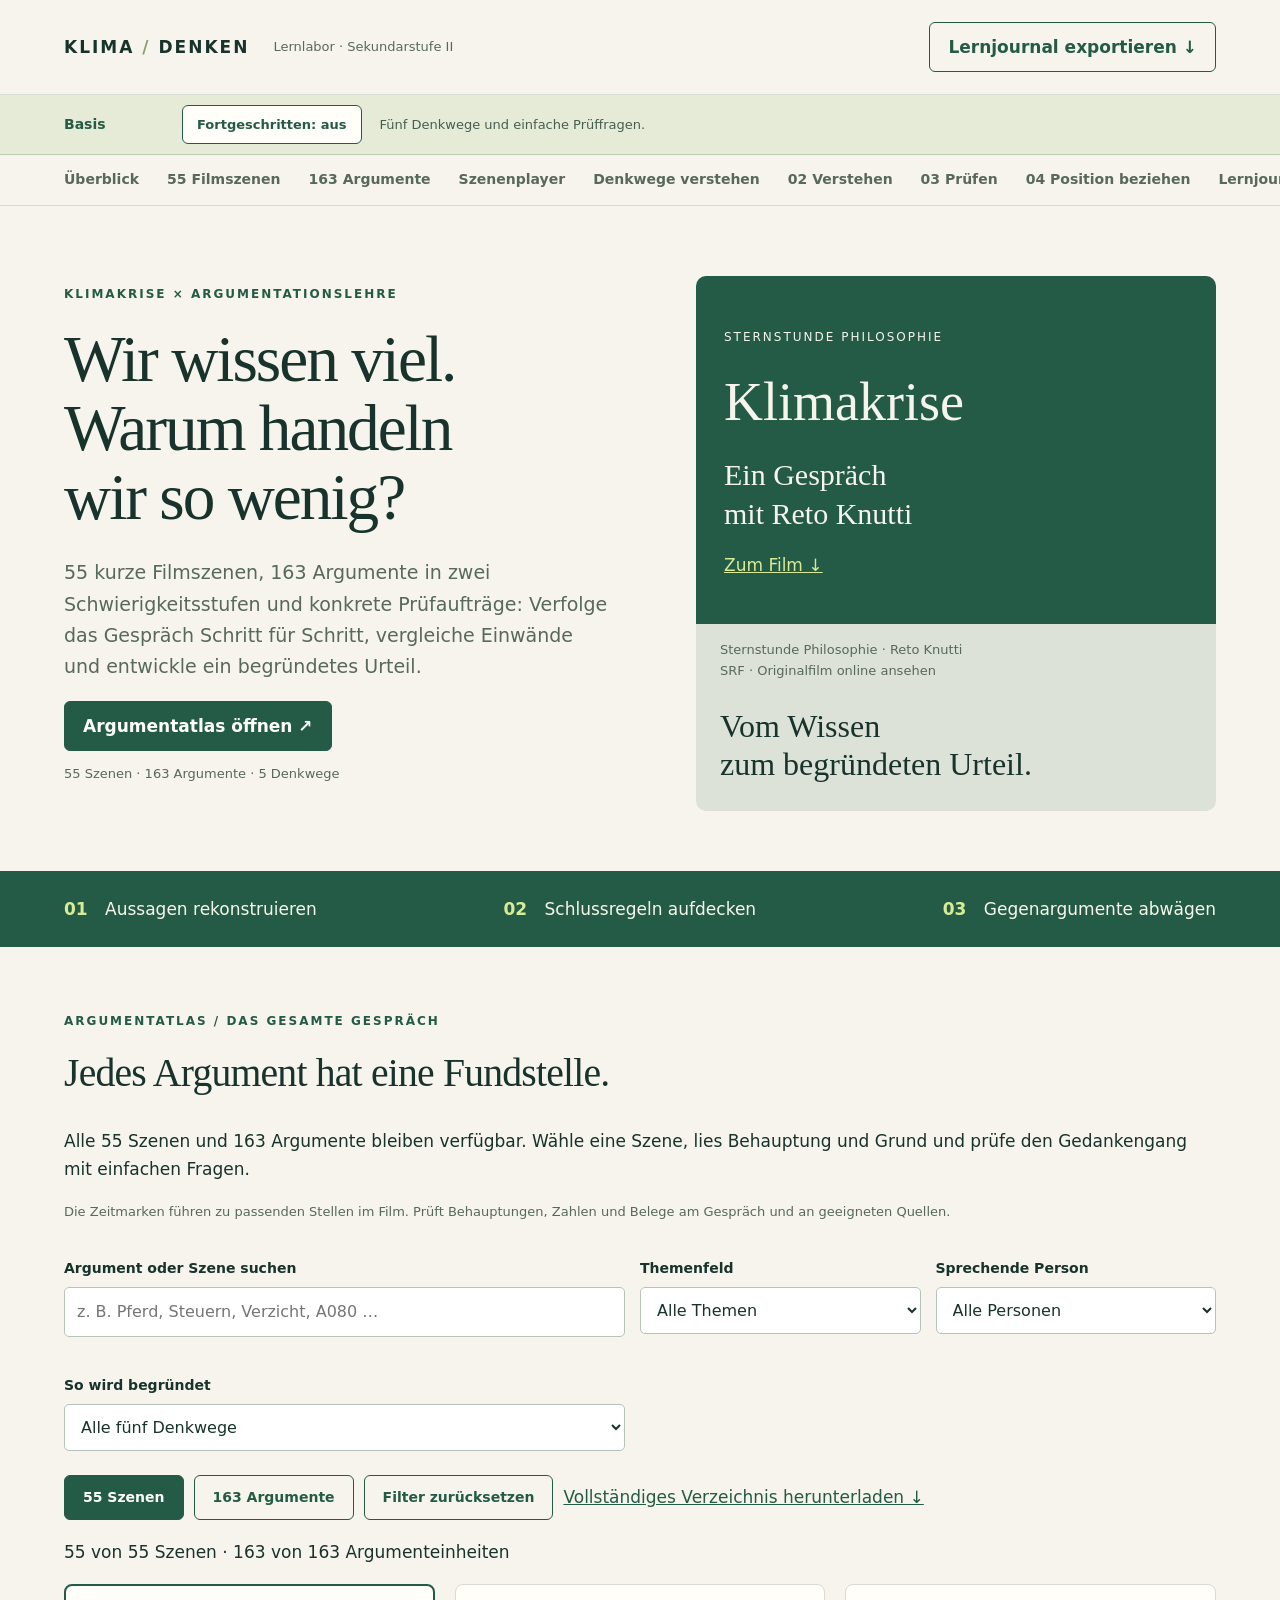
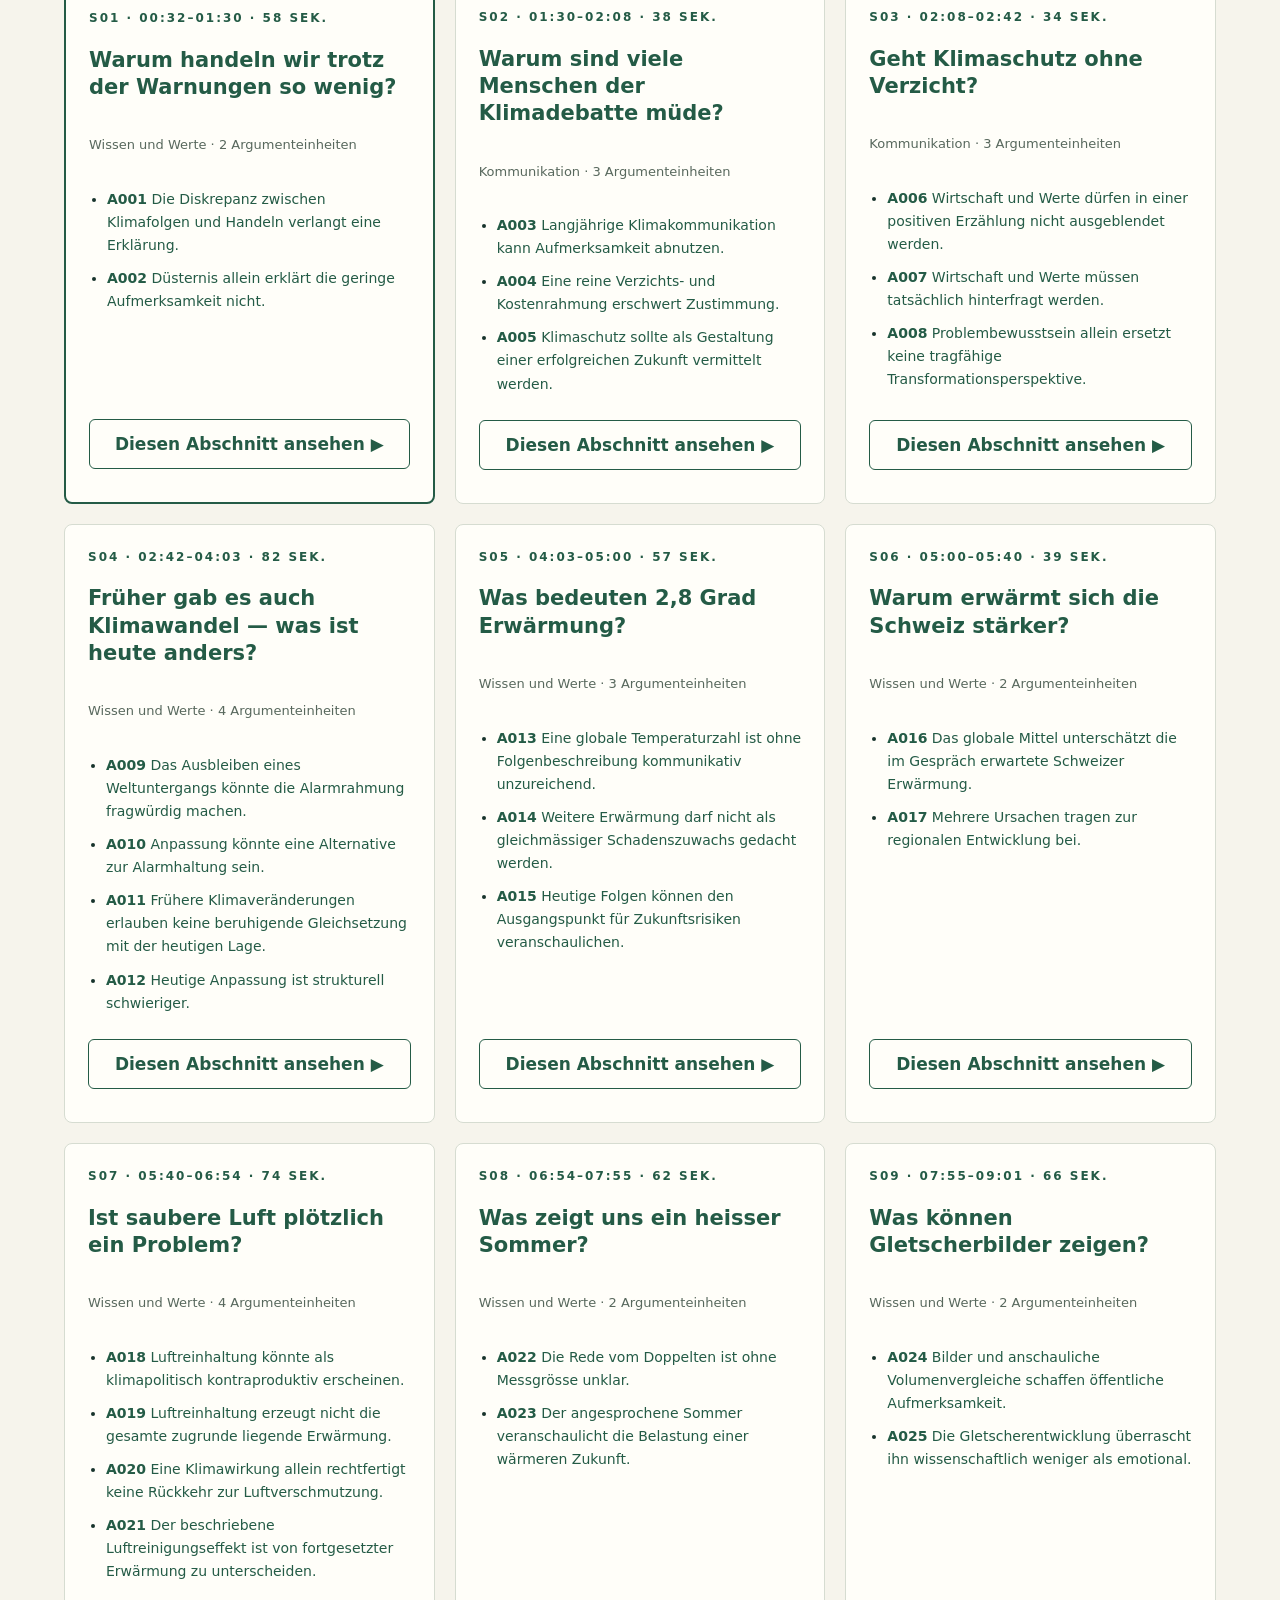
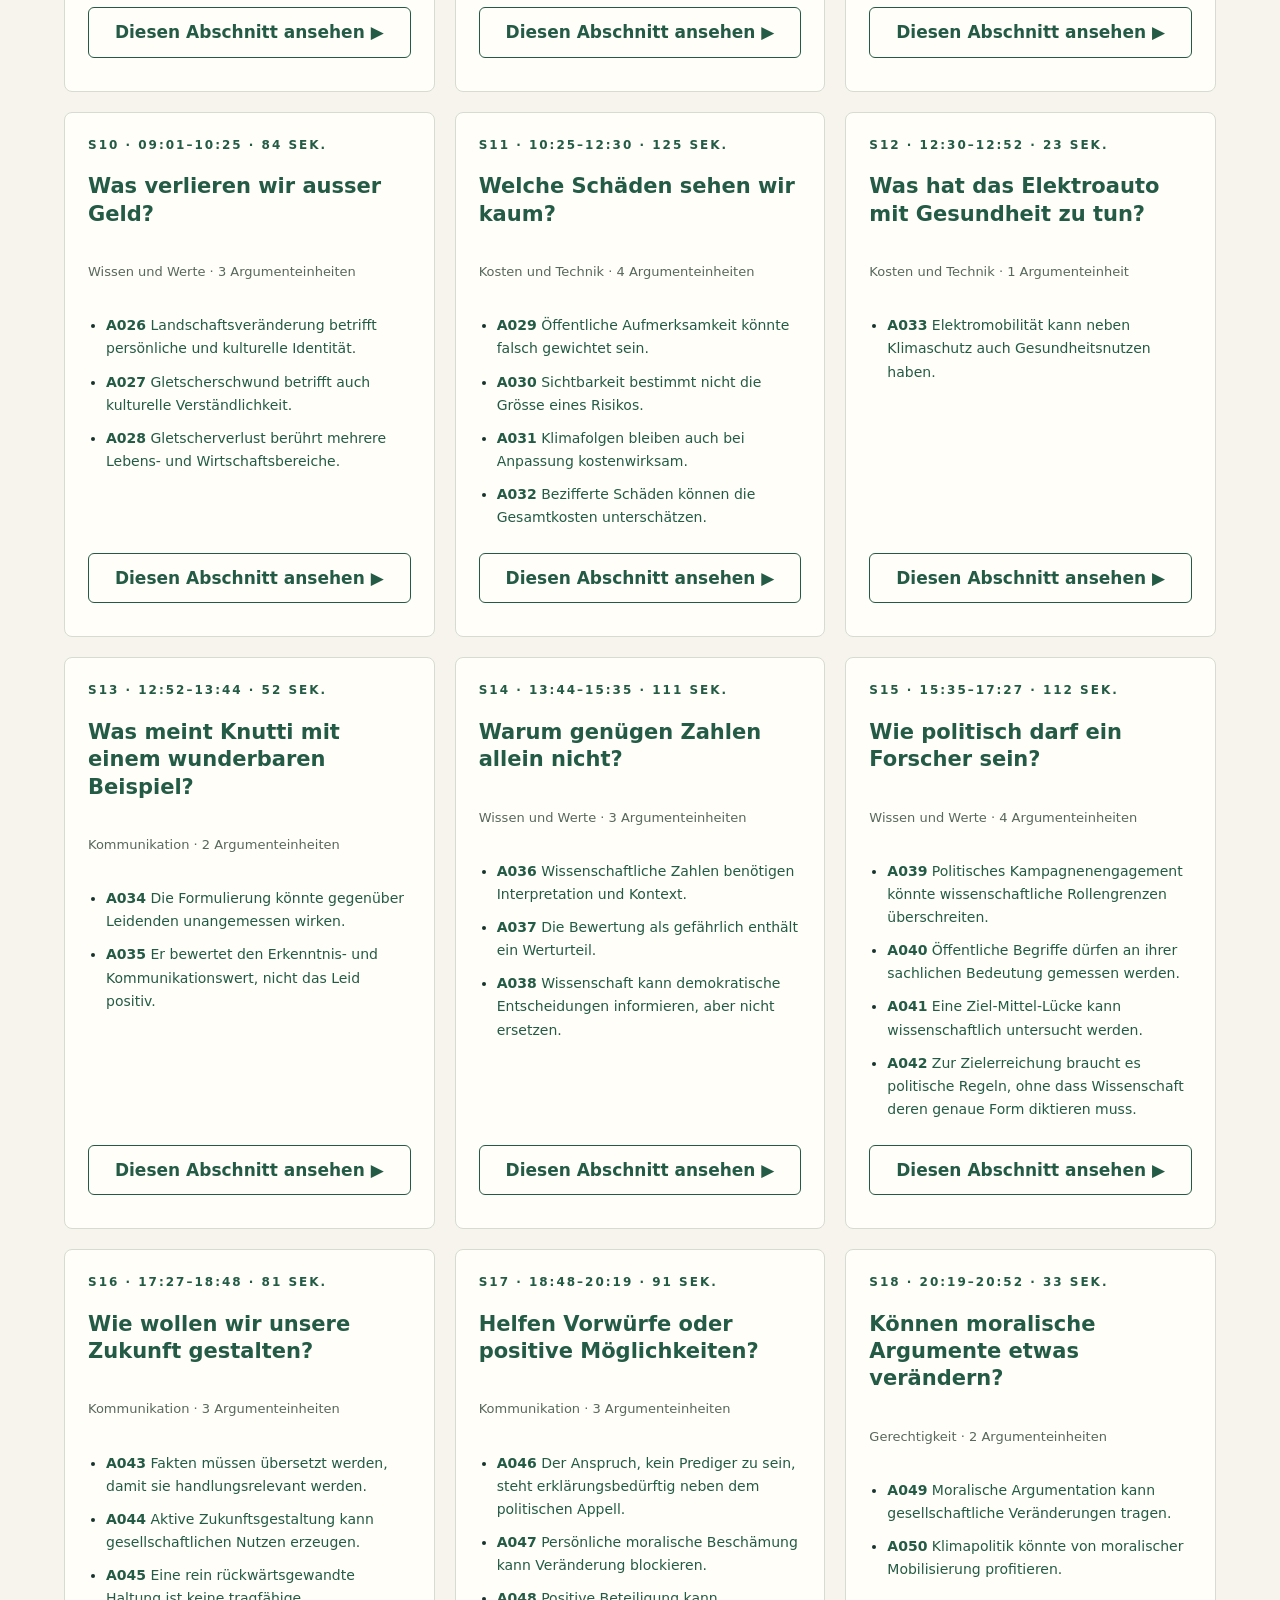
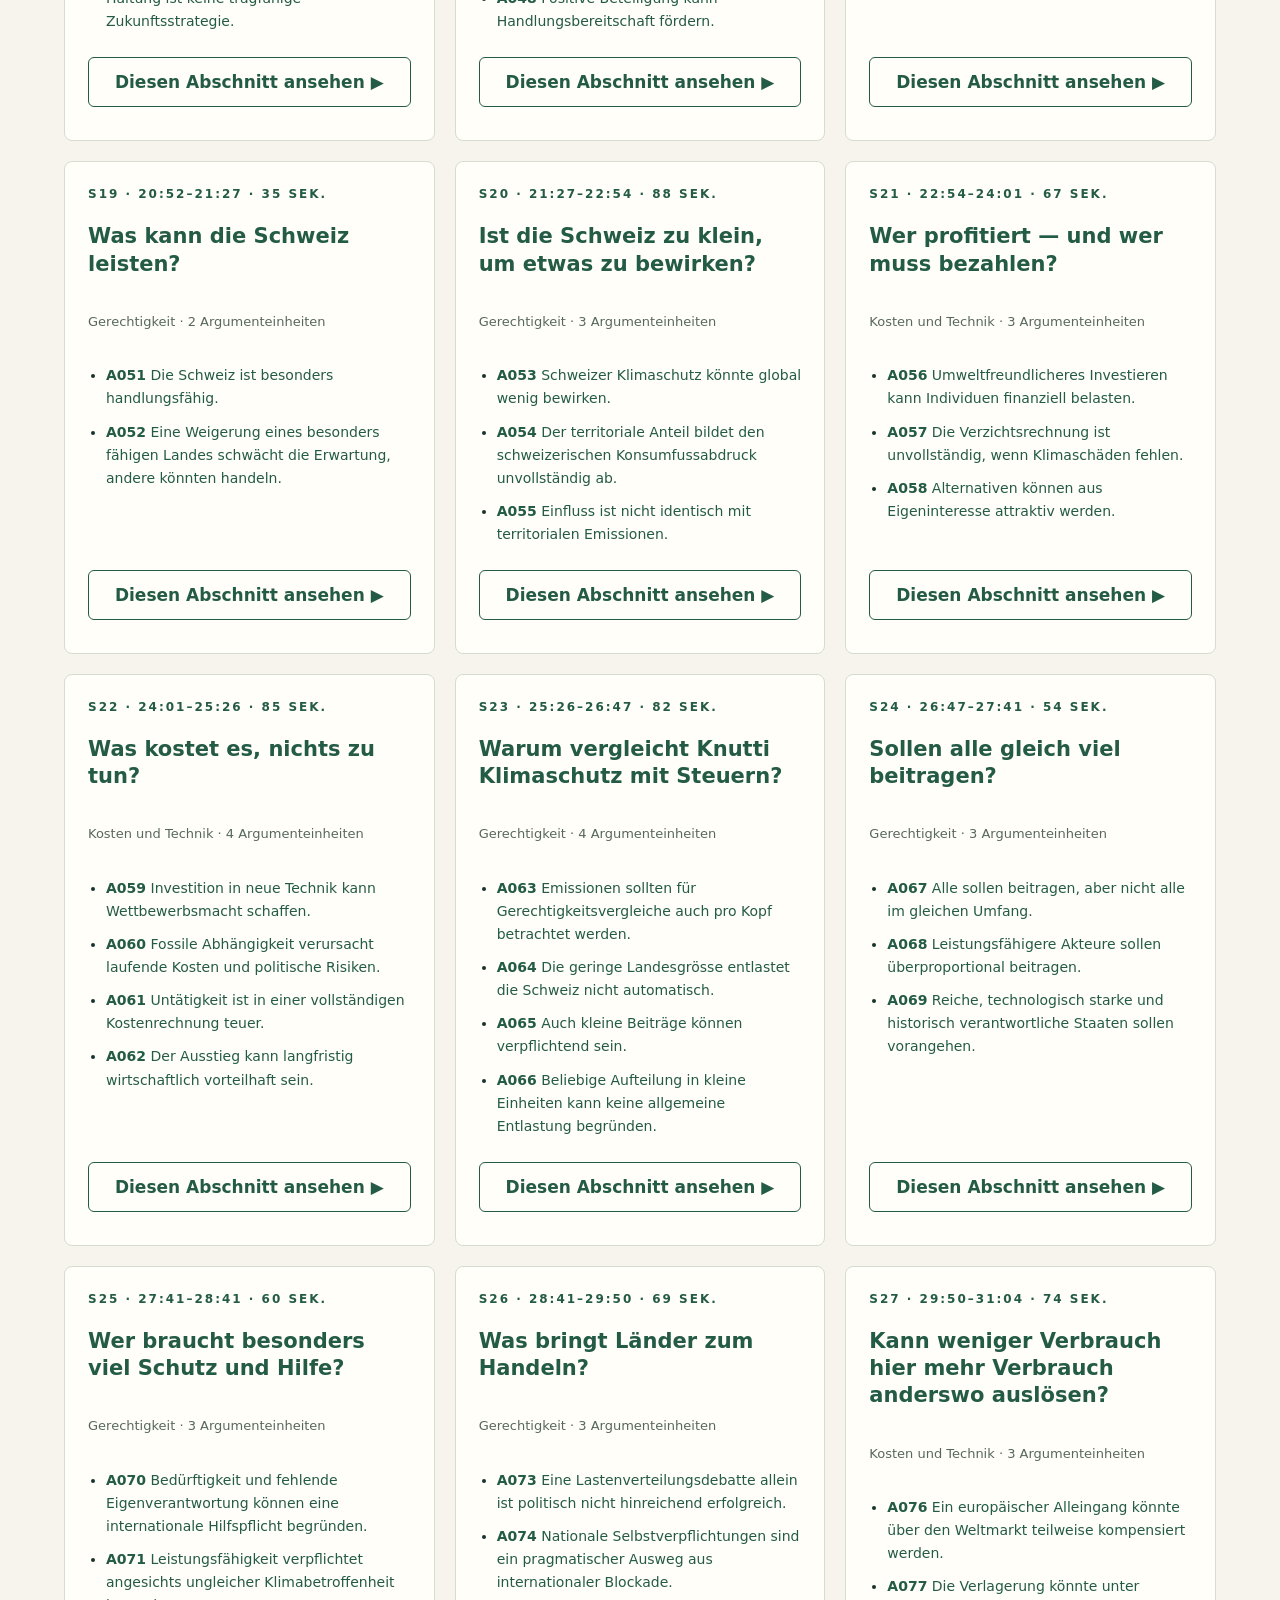
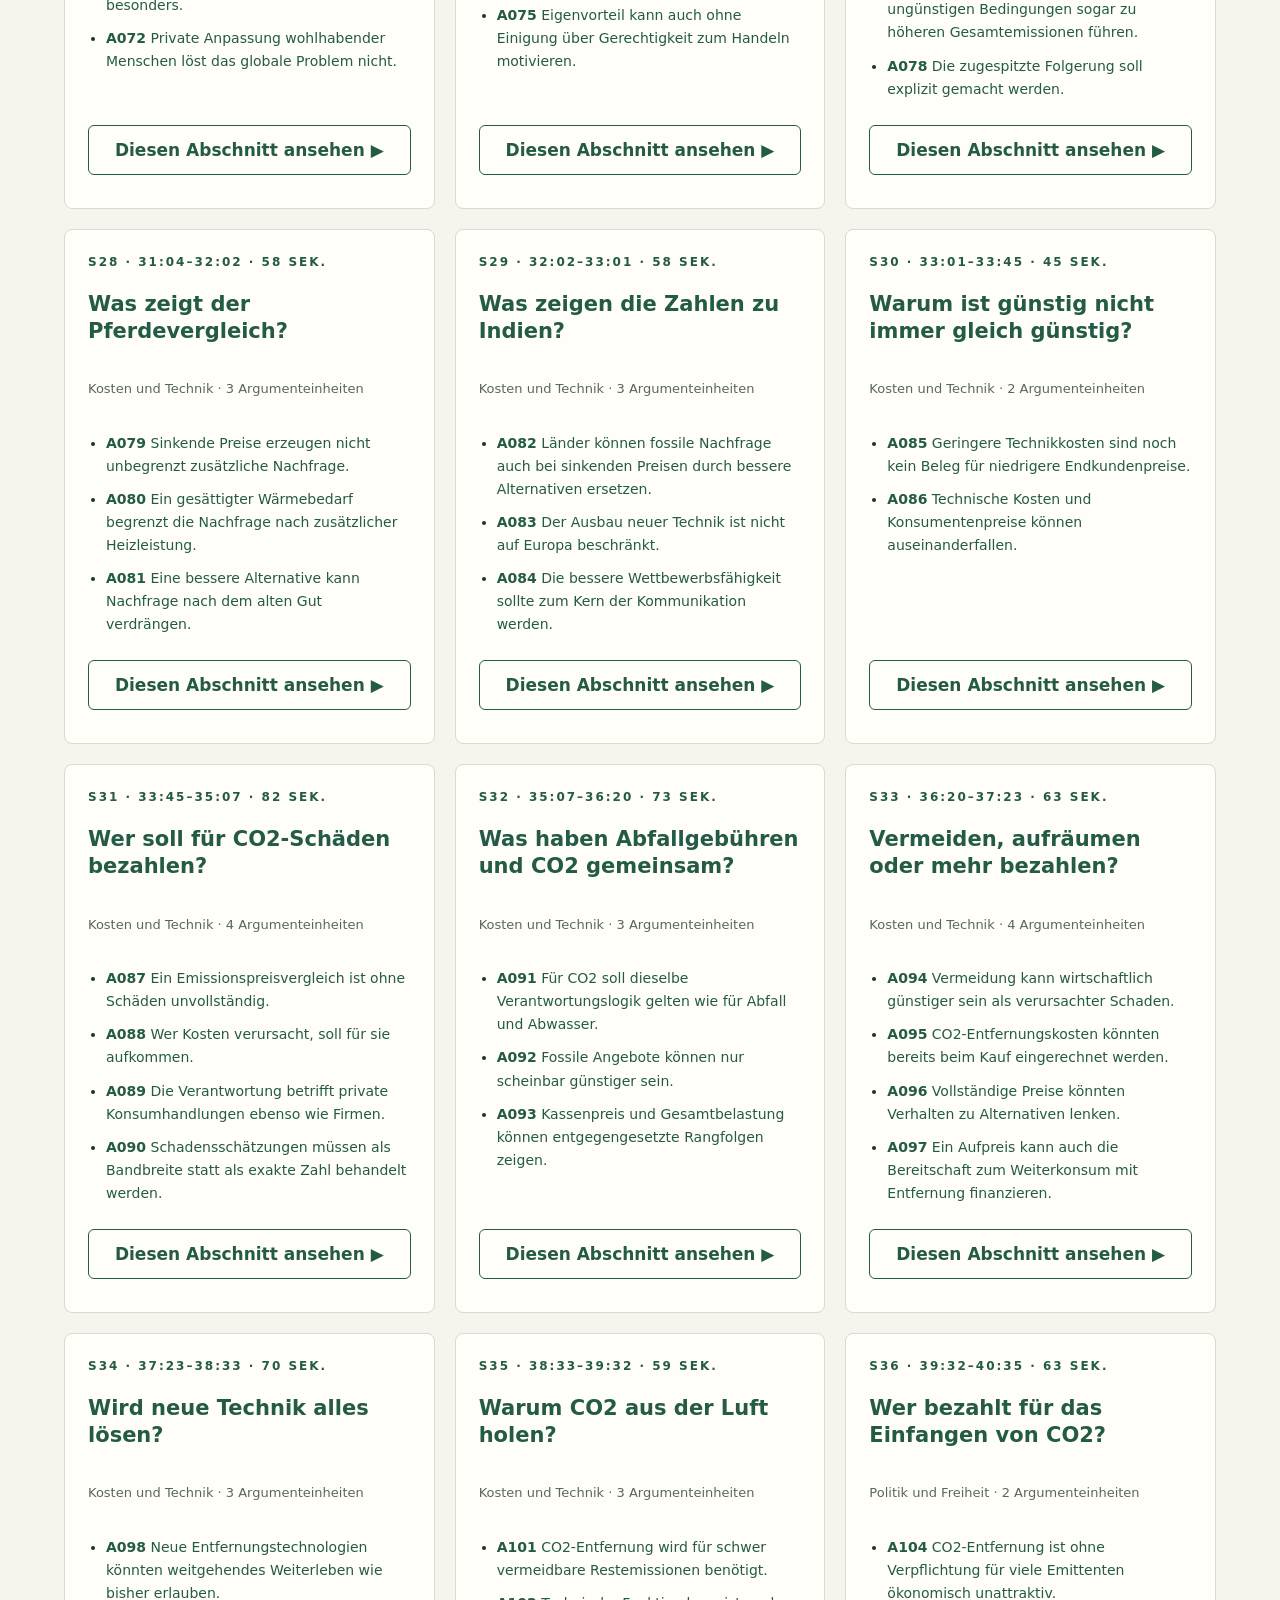
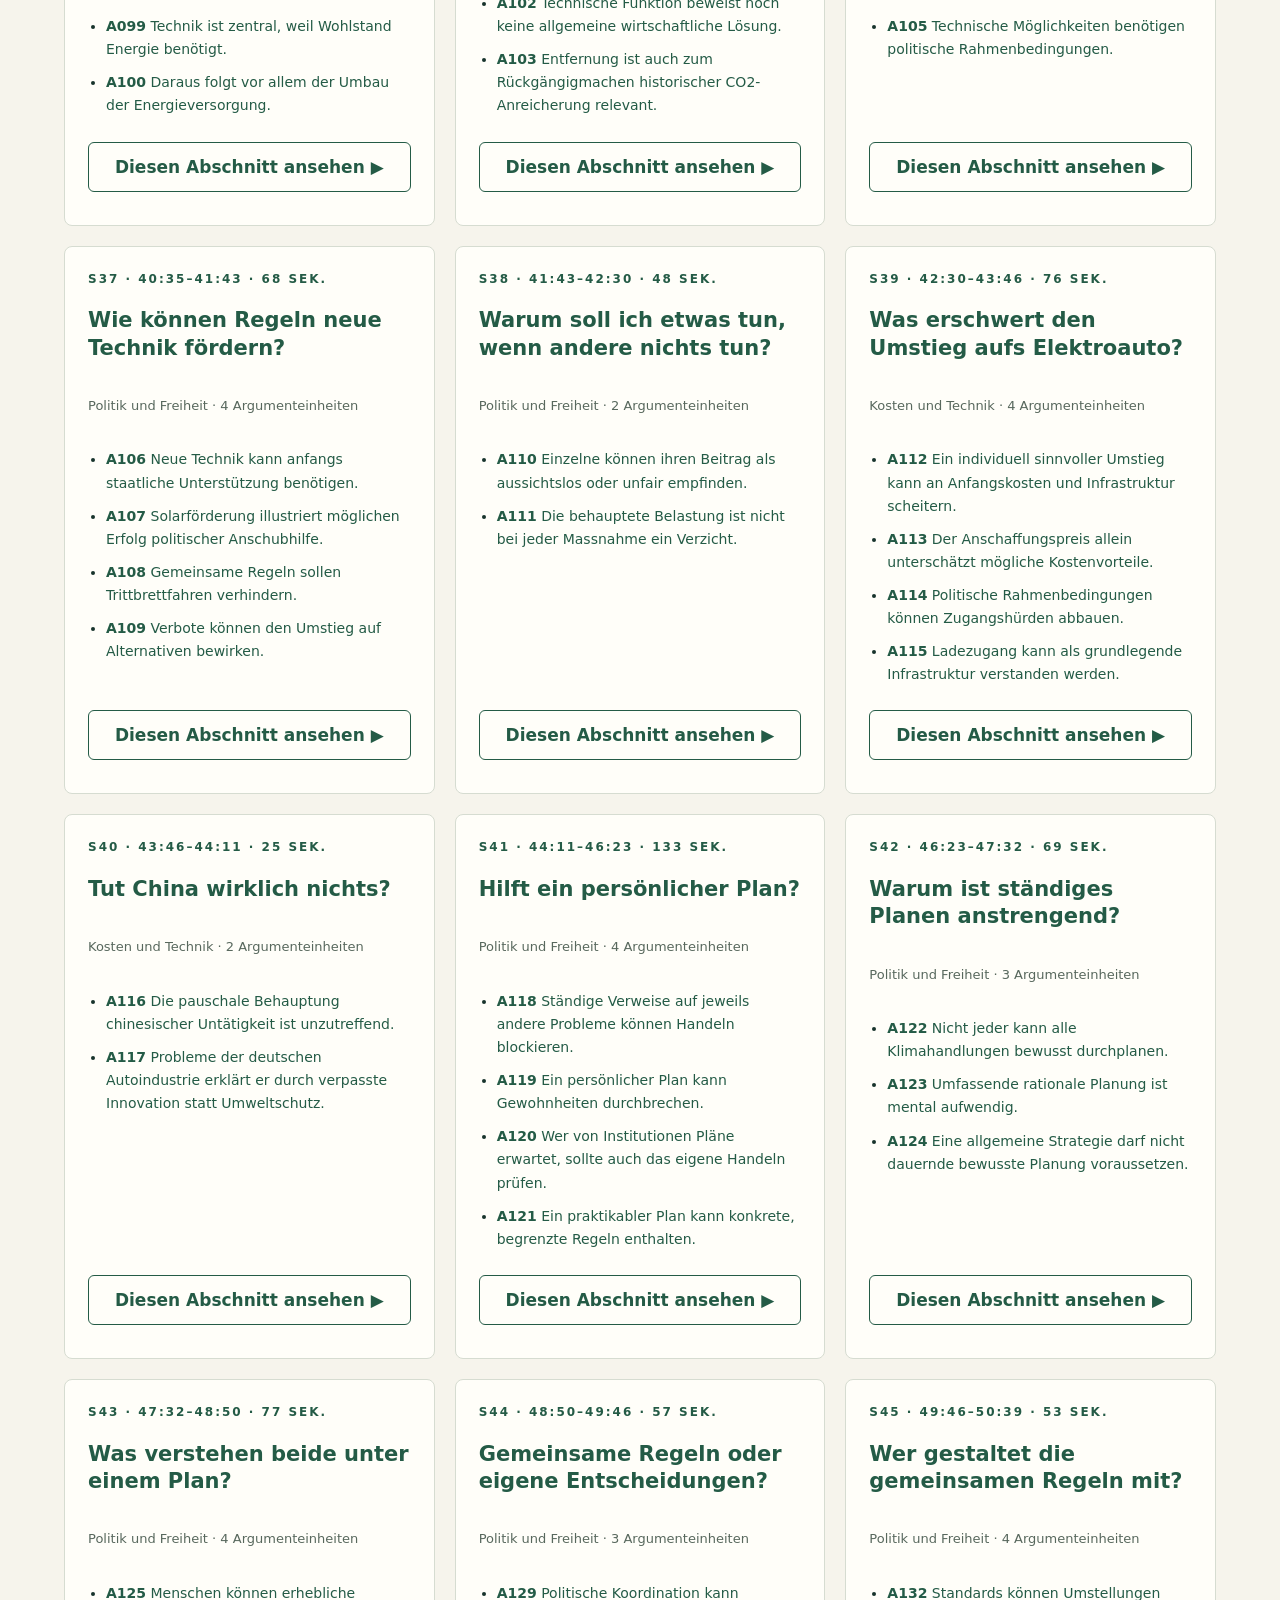
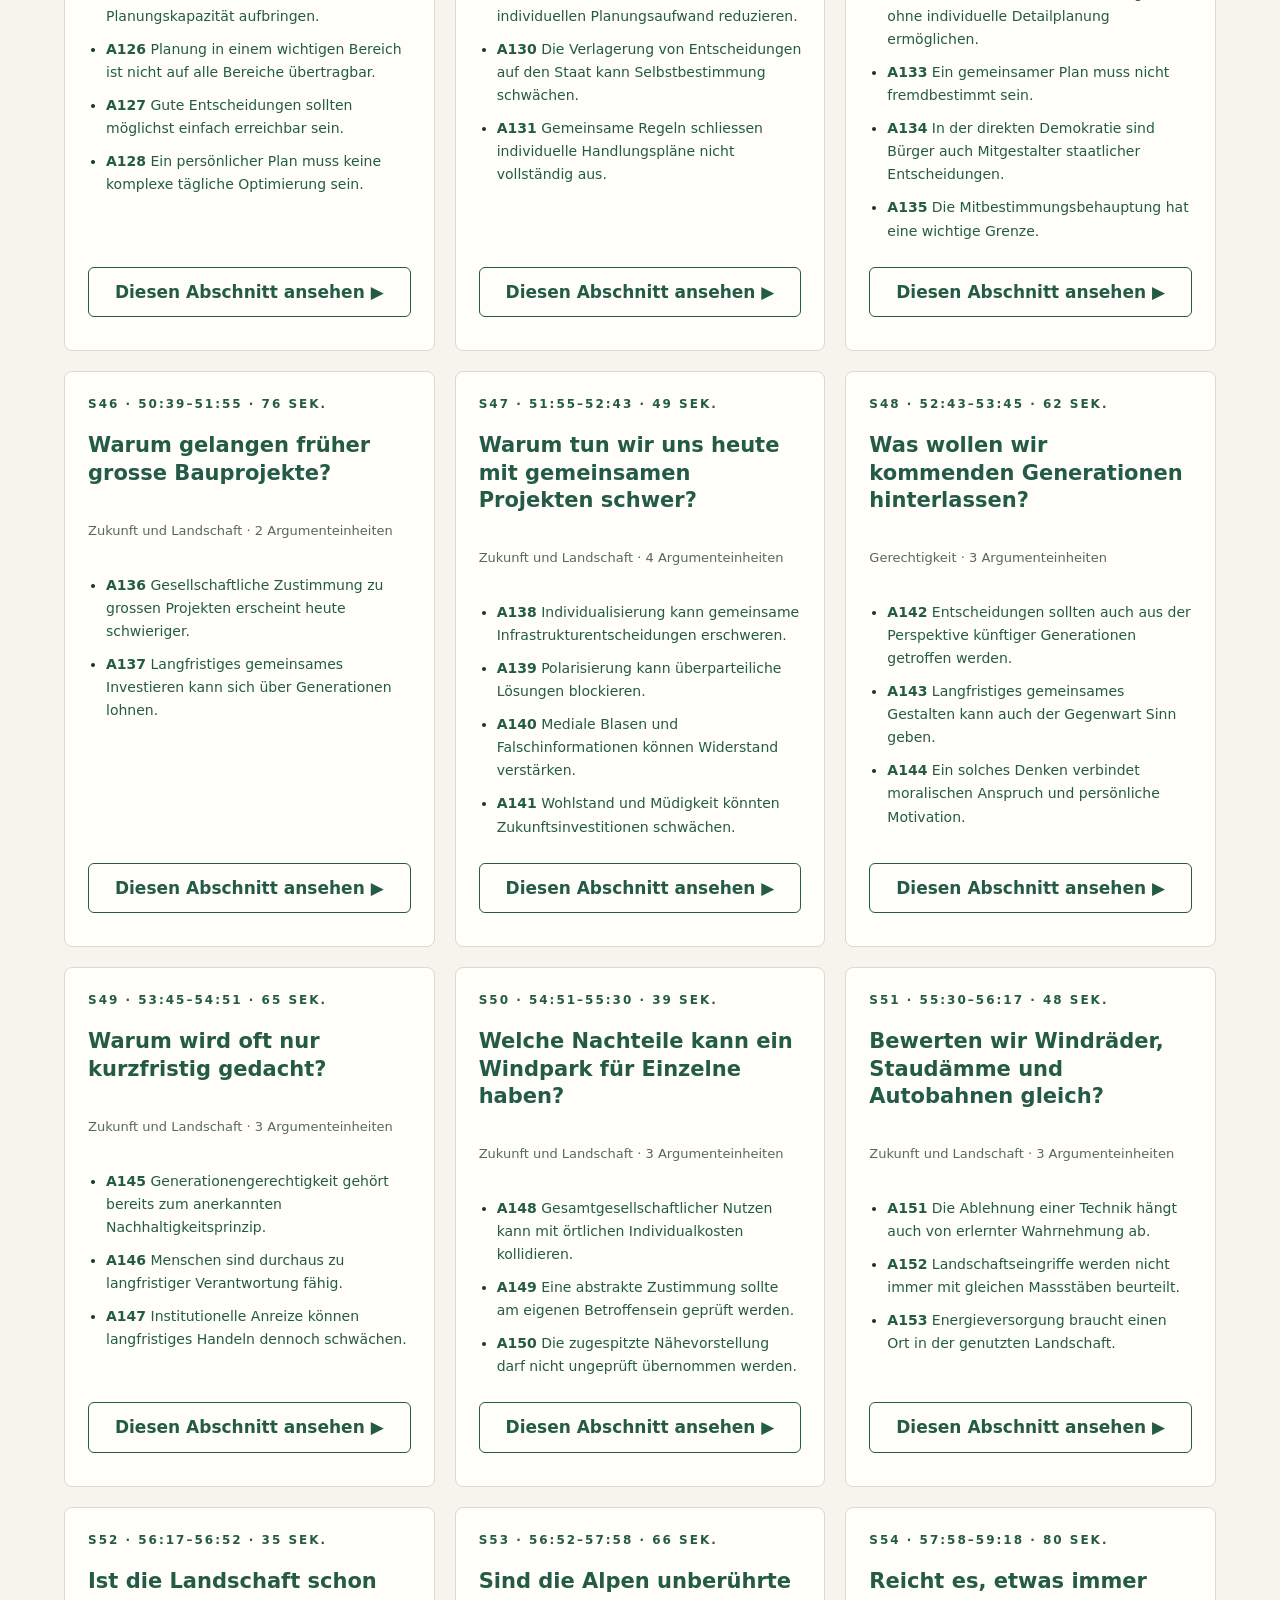
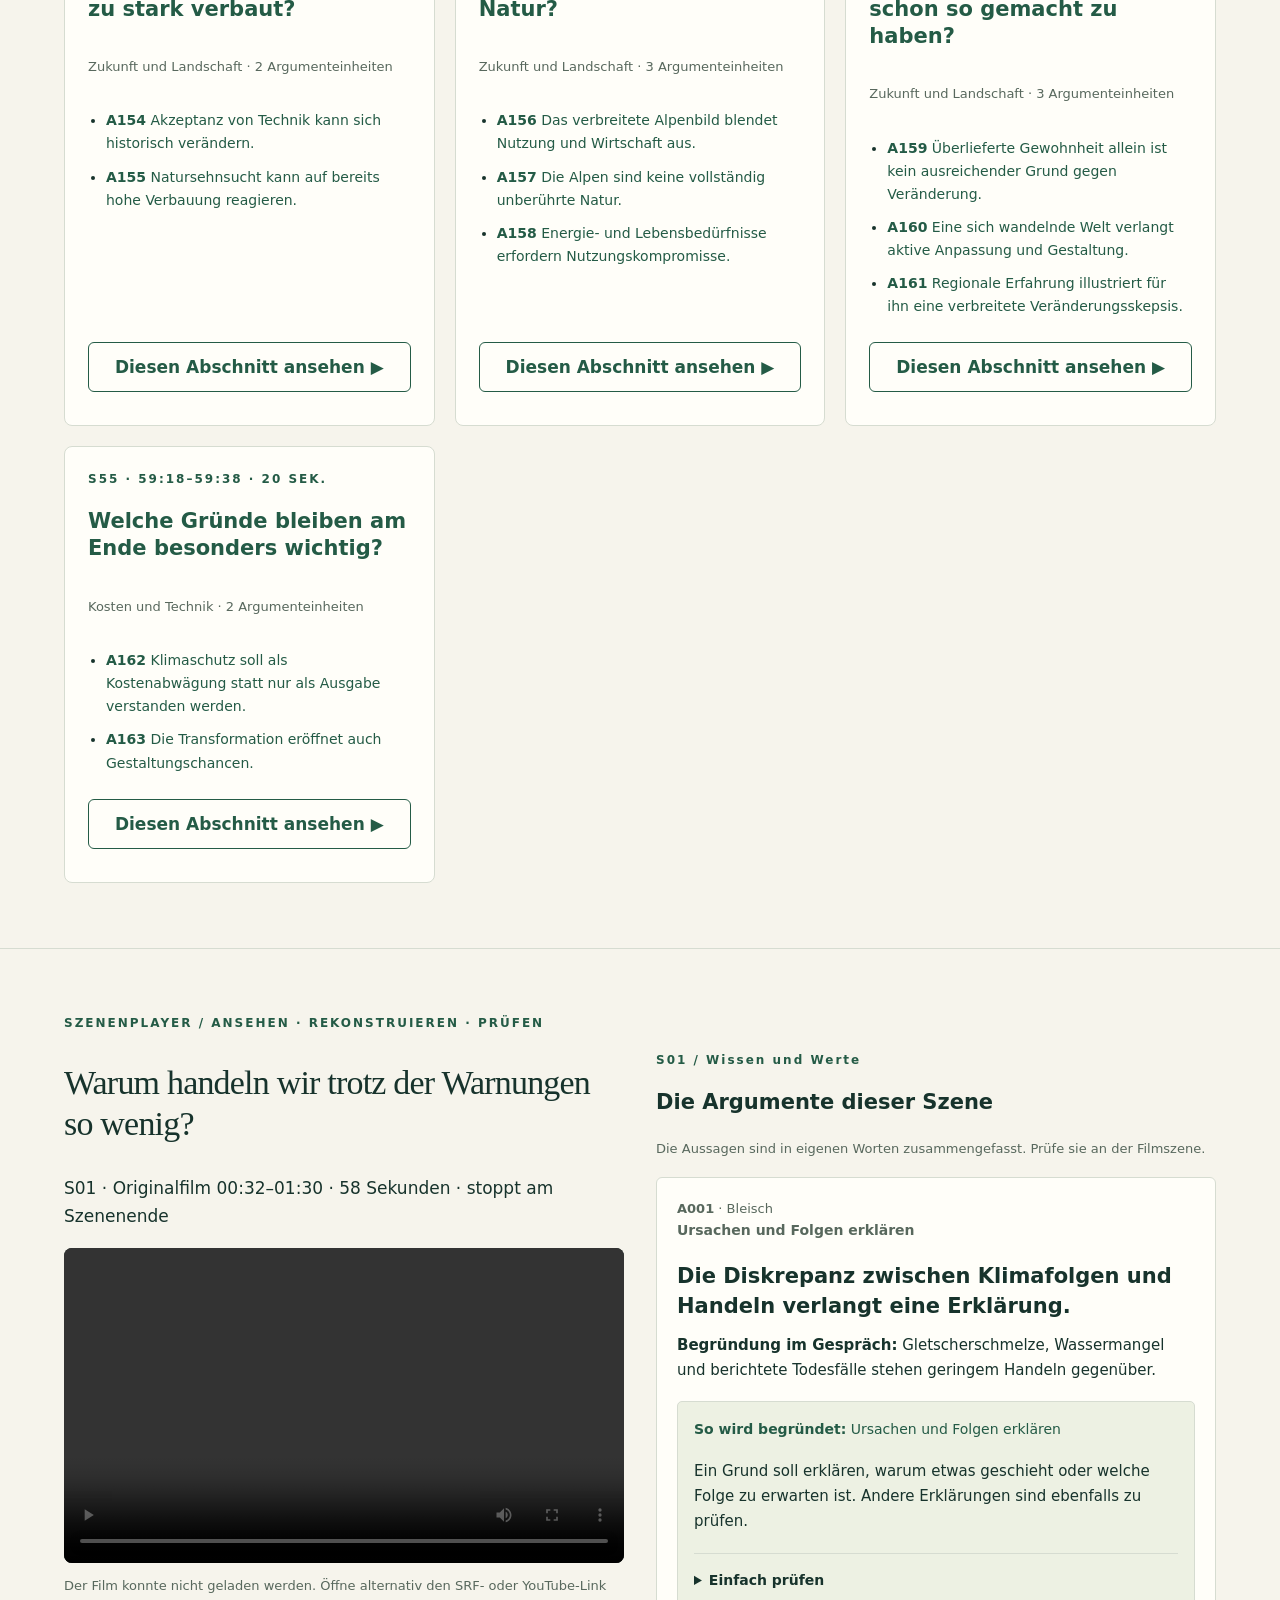
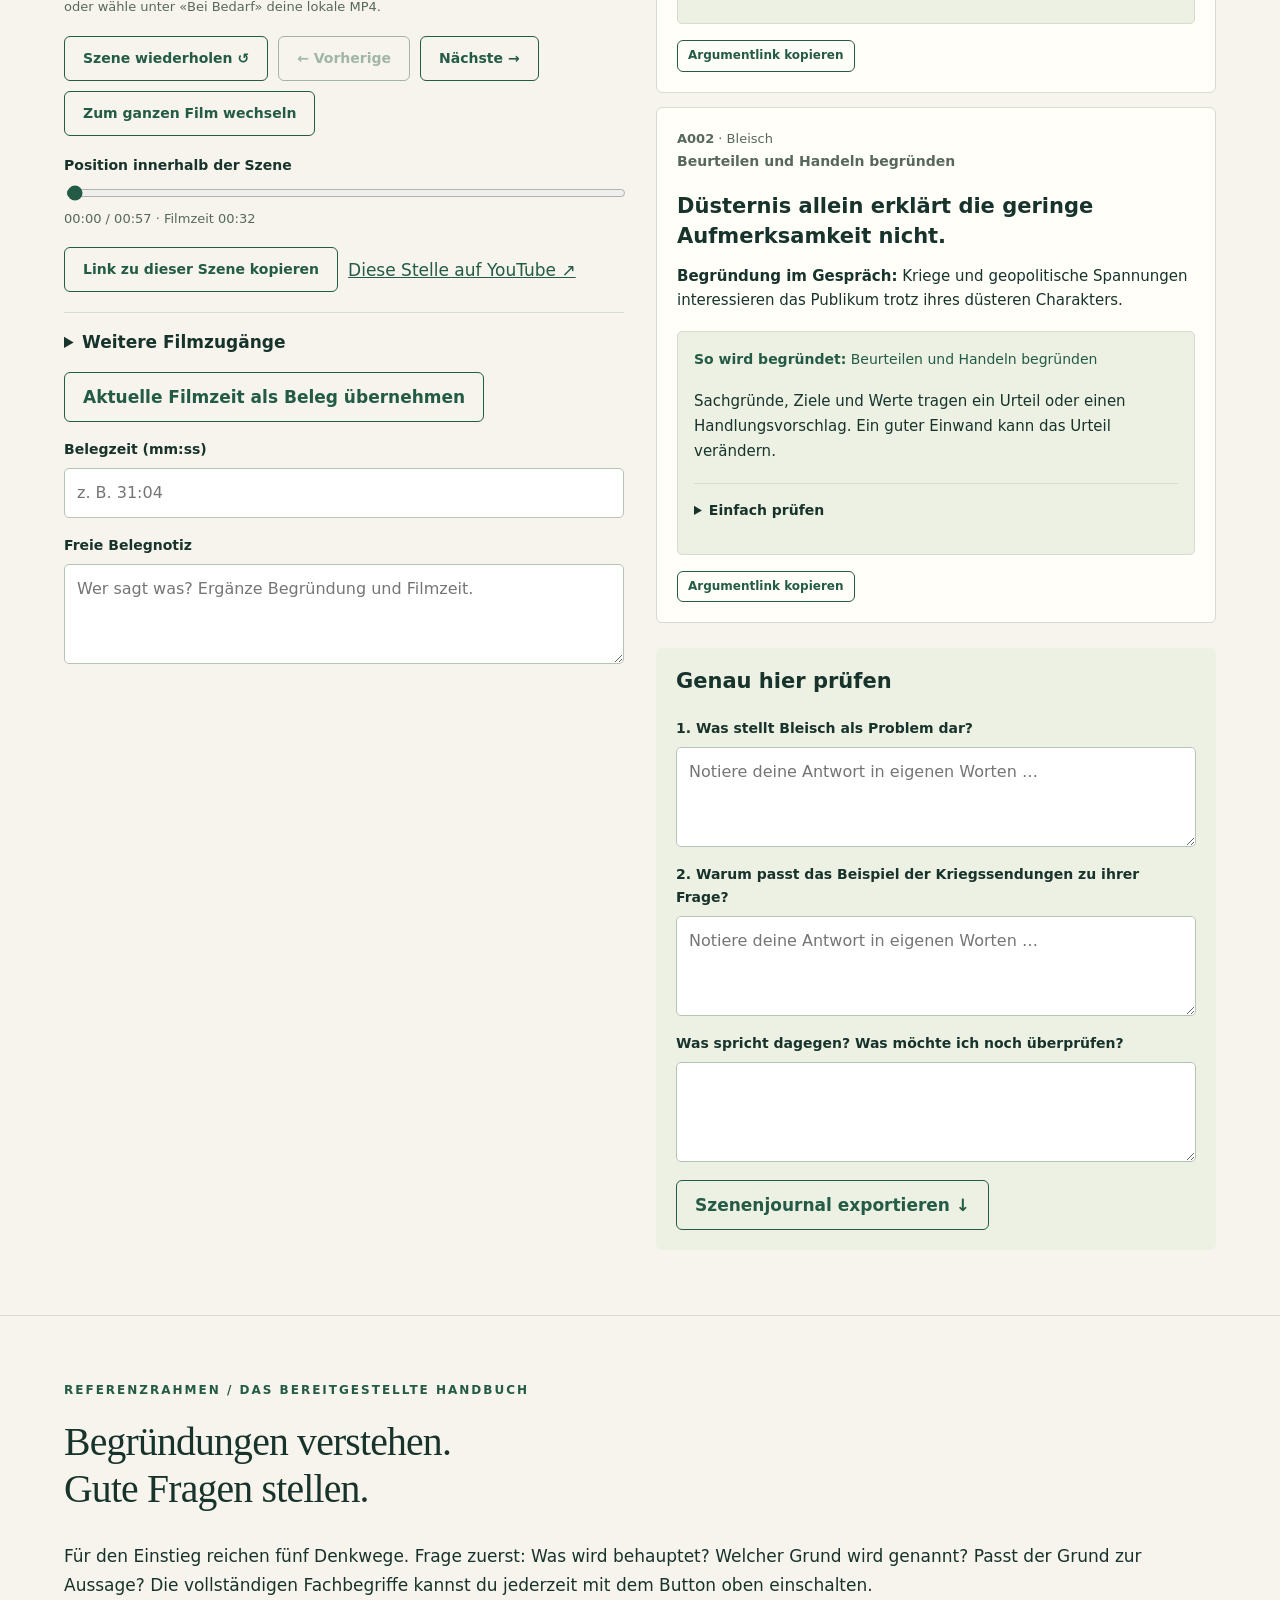
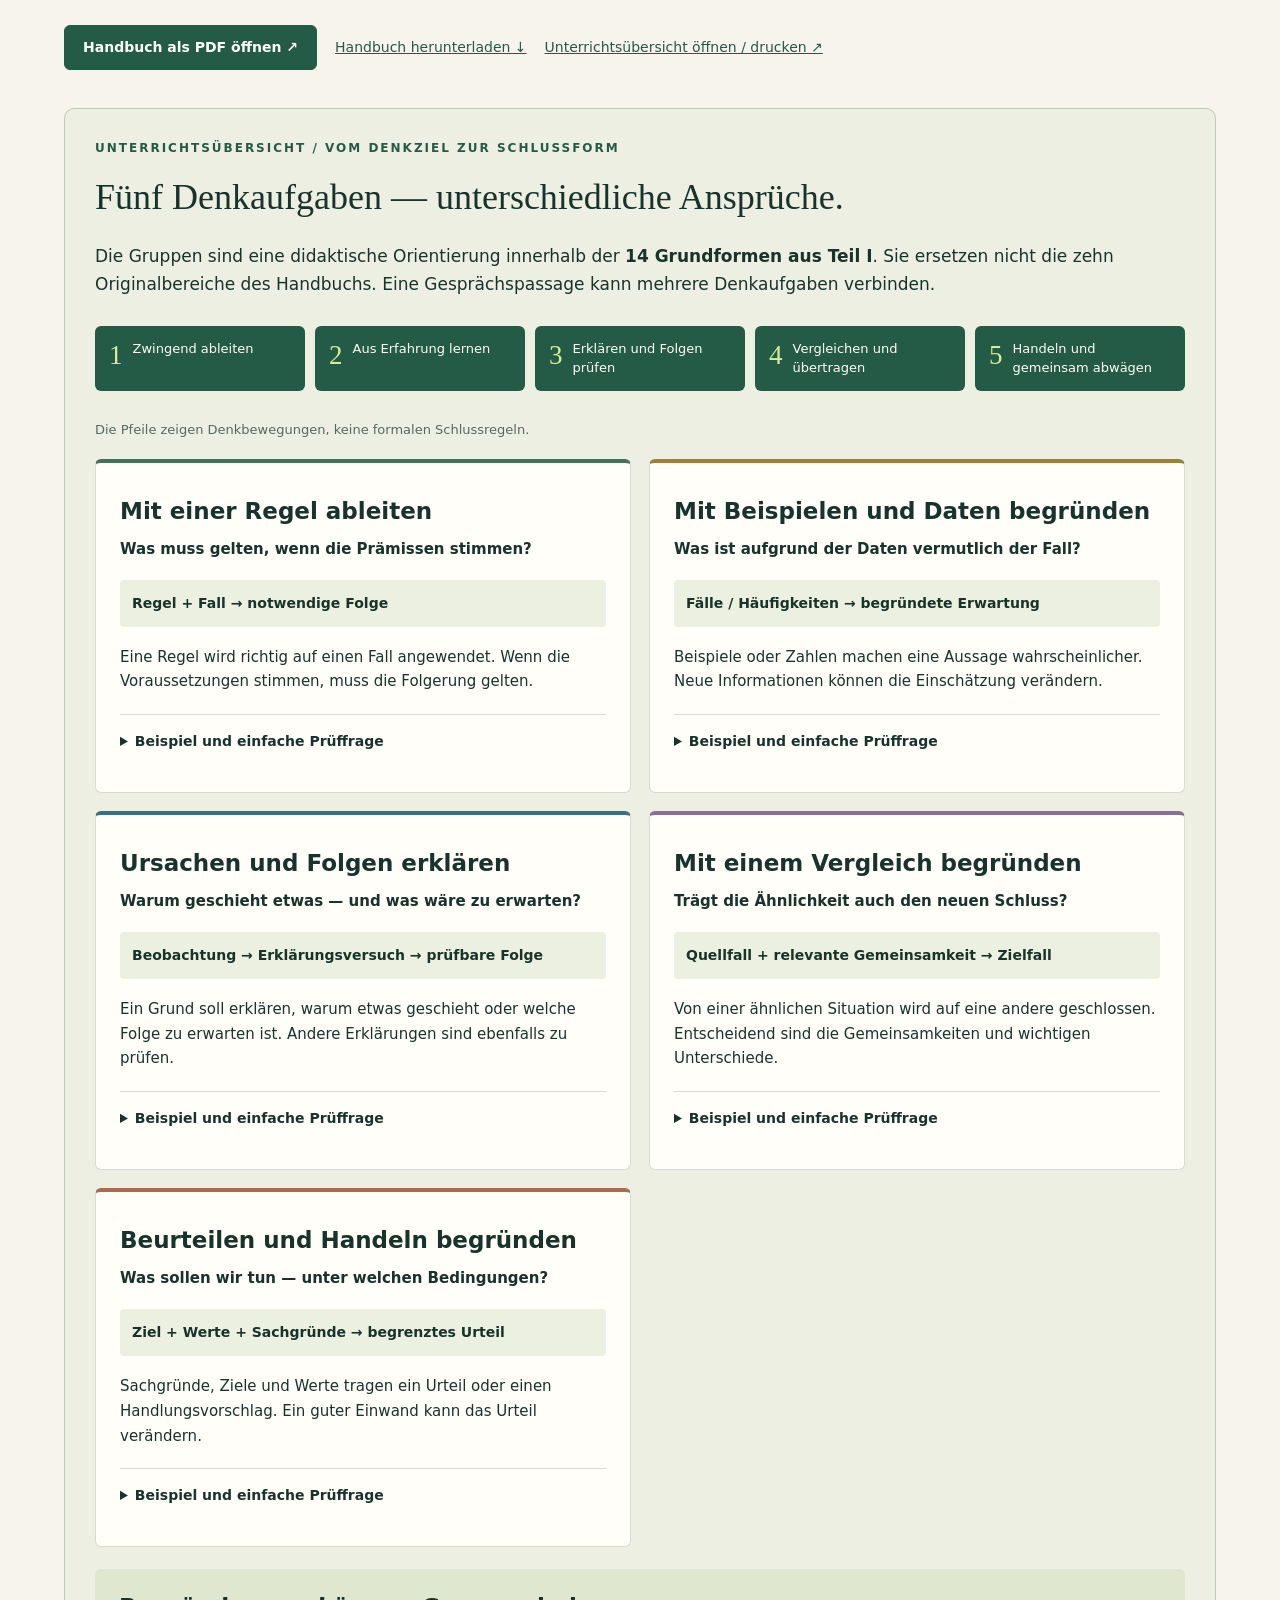
==== commit abc0afd4: "Umschaltbare Basis- und Fortgeschrittenenlevels für Unterricht und Analysen" ====
--- a/index.html
+++ b/index.html
@@ -1,12 +1,12 @@
 <!doctype html>
-<html lang="de-CH"><head><meta charset="utf-8"><meta name="viewport" content="width=device-width,initial-scale=1"><meta name="description" content="Klimakrise verstehen, Argumente prüfen, begründet urteilen. Ein Lernlabor zum Gespräch mit Reto Knutti."><title>Klimakrise · Argumentationslabor</title><link rel="stylesheet" href="assets/style.css?v=uebersicht-20261028"><script defer src="assets/analyzer.js"></script><script defer src="assets/app.js?v=framework-20261028"></script><script defer src="assets/framework-data.js?v=framework-20261028"></script><script defer src="assets/scenes-data.js?v=framework-20261028"></script><script defer src="assets/framework.js?v=framework-20261028"></script><script defer src="assets/scenes.js?v=framework-20261028"></script></head>
-<body><a class="skip" href="#main">Zum Inhalt</a><header><a class="brand" href="#start">KLIMA<span> / </span>DENKEN</a><span class="tag">Lernlabor · Sekundarstufe II</span><button id="export">Lernjournal exportieren ↓</button></header>
-<nav aria-label="Lernstationen"><a href="#start">Überblick</a><a href="#szenen">55 Filmszenen</a><a href="#argumentliste">163 Argumente</a><a href="#gespraech">Szenenplayer</a><a href="#framework">Handbuch-Framework</a><a href="#werkzeug">02 Verstehen</a><a href="#pruefen">03 Prüfen</a><a href="#schreiben">04 Position beziehen</a><a href="#journal">Lernjournal</a></nav>
-<main id="main"><section id="start" class="hero"><div><p class="eyebrow">KLIMAKRISE × ARGUMENTATIONSLEHRE</p><h1>Wir wissen viel.<br>Warum handeln<br>wir so wenig?</h1><p class="lead">55 kurze Filmszenen, 163 nach deinem Handbuch analysierte Argumente und konkrete Prüfaufträge: Verfolge das Gespräch Schritt für Schritt, vergleiche Einwände und entwickle ein begründetes Urteil.</p><a class="primary" href="#szenen">Argumentatlas öffnen ↗</a><p class="small">55 Szenen · 163 Einzelanalysen · 164 Referenzkategorien</p></div><figure><div class="film-poster"><span>STERNSTUNDE PHILOSOPHIE</span><strong>Klimakrise</strong><p>Ein Gespräch<br>mit Reto Knutti</p><a href="#gespraech">Zum Film ↓</a></div><figcaption>Sternstunde Philosophie · Reto Knutti<br>SRF · Originalfilm online ansehen</figcaption><div class="quote">Vom Wissen<br>zum begründeten Urteil.</div></figure></section>
+<html lang="de-CH" data-level="basis"><head><meta charset="utf-8"><meta name="viewport" content="width=device-width,initial-scale=1"><meta name="description" content="Klimakrise verstehen, Argumente prüfen, begründet urteilen. Ein Lernlabor zum Gespräch mit Reto Knutti."><title>Klimakrise · Argumentationslabor</title><link rel="stylesheet" href="assets/style.css?v=levels-20261028"><script defer src="assets/analyzer.js"></script><script defer src="assets/app.js?v=levels-20261028"></script><script defer src="assets/framework-data.js?v=framework-20261028"></script><script defer src="assets/scenes-data.js?v=framework-20261028"></script><script defer src="assets/levels-data.js?v=levels-20261028"></script><script defer src="assets/levels.js?v=levels-20261028"></script><script defer src="assets/framework.js?v=levels-20261028"></script><script defer src="assets/scenes.js?v=levels-20261028"></script></head>
+<body><a class="skip" href="#main">Zum Inhalt</a><header><a class="brand" href="#start">KLIMA<span> / </span>DENKEN</a><span class="tag">Lernlabor · Sekundarstufe II</span><button id="export">Lernjournal exportieren ↓</button></header><aside class="level-bar" aria-label="Lernniveau"><span class="level-current" id="levelLabel">Basis</span><button id="levelToggle" type="button" aria-label="Fortgeschrittenenmodus" aria-pressed="false" aria-describedby="levelHelp">Fortgeschritten: aus</button><p id="levelHelp">Fünf Denkwege und einfache Prüffragen.</p></aside>
+<nav aria-label="Lernstationen"><a href="#start">Überblick</a><a href="#szenen">55 Filmszenen</a><a href="#argumentliste">163 Argumente</a><a href="#gespraech">Szenenplayer</a><a href="#framework"><span class="level-basic">Denkwege verstehen</span><span class="level-advanced">Handbuch-Framework</span></a><a href="#werkzeug">02 Verstehen</a><a href="#pruefen">03 Prüfen</a><a href="#schreiben">04 Position beziehen</a><a href="#journal">Lernjournal</a></nav>
+<main id="main"><section id="start" class="hero"><div><p class="eyebrow">KLIMAKRISE × ARGUMENTATIONSLEHRE</p><h1>Wir wissen viel.<br>Warum handeln<br>wir so wenig?</h1><p class="lead">55 kurze Filmszenen, 163 Argumente in zwei Schwierigkeitsstufen und konkrete Prüfaufträge: Verfolge das Gespräch Schritt für Schritt, vergleiche Einwände und entwickle ein begründetes Urteil.</p><a class="primary" href="#szenen">Argumentatlas öffnen ↗</a><p class="small"><span class="level-basic">55 Szenen · 163 Argumente · 5 Denkwege</span><span class="level-advanced">55 Szenen · 163 Einzelanalysen · 164 Referenzkategorien</span></p></div><figure><div class="film-poster"><span>STERNSTUNDE PHILOSOPHIE</span><strong>Klimakrise</strong><p>Ein Gespräch<br>mit Reto Knutti</p><a href="#gespraech">Zum Film ↓</a></div><figcaption>Sternstunde Philosophie · Reto Knutti<br>SRF · Originalfilm online ansehen</figcaption><div class="quote">Vom Wissen<br>zum begründeten Urteil.</div></figure></section>
 <div class="ribbon"><span><b>01</b> Aussagen rekonstruieren</span><span><b>02</b> Schlussregeln aufdecken</span><span><b>03</b> Gegenargumente abwägen</span></div>
-<section id="szenen" class="section"><p class="eyebrow">ARGUMENTATLAS / DAS GESAMTE GESPRÄCH</p><h2>Jedes Argument hat eine Fundstelle.</h2><p>Alle erkennbaren eigenständigen Begründungen, Einwände und relevanten Präzisierungen des Gesprächs — sinngemäss rekonstruiert. Jedes Argument ist anhand des hinterlegten Handbuch-Frameworks neu geprüft: Schlussform, mögliche implizite Prämisse, Beurteilung des Übergangs und begründete Fehlerprüfung. Die Nummern bezeichnen Argumenteinheiten, keine bewiesenen Tatsachen. Moderatorin: Barbara Bleisch; Gast: Reto Knutti; Einspieler: Frauke Rostalski und Jonathan Safran Foer.</p><p class="notice">Zeitmarken: mit den offiziellen SRF-Untertiteln (SWISS TXT) abgeglichen. Die Grenzen folgen Themenwechseln, nicht geschätzten Wortanteilen. Vorspann 00:00–00:32 und Abmoderation ab 59:38 enthalten keine zusätzlichen eigenständigen Klimaargumente. Einteilung und Schlussrekonstruktion sind interpretativ; Zahlen und Sachbehauptungen werden hier nicht als wahr bestätigt.</p><div class="atlas-toolbar"><label>Argument oder Szene suchen<input id="sceneSearch" type="search" placeholder="z. B. Pferd, Steuern, Verzicht, A080 …"></label><label>Themenfeld<select id="themeFilter" aria-label="Themenfeld"><option value="">Alle Themen</option></select></label><label>Sprechende Person<select id="speakerFilter" aria-label="Sprechende Person"><option value="">Alle Personen</option></select></label><label>Schlussform nach Handbuch<select id="typeFilter" aria-label="Schlussform nach Handbuch"><option value="">Alle Schlussformen</option></select></label><label>Fehlermuster / Prüfkategorie<select id="fallacyFilter" aria-label="Fehlermuster / Prüfkategorie"><option value="">Alle Prüfkategorien</option></select></label><label>Status der Prüfung<select id="assessmentFilter" aria-label="Status der Prüfung"><option value="">Alle Prüfstatus</option></select></label></div><div class="atlas-actions"><button id="sceneView" aria-pressed="true">55 Szenen</button><button id="argumentView" aria-pressed="false">163 Argumente</button><button id="clearFilters">Filter zurücksetzen</button><a href="ARGUMENTATLAS.md" download>Vollständiges Verzeichnis herunterladen ↓</a></div><p class="small">Ein Treffer unter einer Fehlermuster-Kategorie kann eine Abgrenzung, ein bedingtes Risiko oder ein ausdrücklich zurückgewiesenes Muster sein. Er ist keine automatische Fehlerdiagnose. <a href="#framework">Prüfstatus und Definitionen ansehen ↓</a></p><p id="sceneCount" role="status"></p><div id="sceneCards" class="scene-cards"></div><div id="argumentliste" hidden><div id="allArguments"></div></div></section>
+<section id="szenen" class="section"><p class="eyebrow">ARGUMENTATLAS / DAS GESAMTE GESPRÄCH</p><h2>Jedes Argument hat eine Fundstelle.</h2><p class="level-basic">Alle 55 Szenen und 163 Argumente bleiben verfügbar. Wähle eine Szene, lies Behauptung und Grund und prüfe den Gedankengang mit einfachen Fragen.</p><p class="level-advanced">Alle erkennbaren eigenständigen Begründungen, Einwände und relevanten Präzisierungen des Gesprächs — sinngemäss rekonstruiert. Jedes Argument ist anhand des hinterlegten Handbuch-Frameworks neu geprüft: Schlussform, mögliche implizite Prämisse, Beurteilung des Übergangs und begründete Fehlerprüfung. Die Nummern bezeichnen Argumenteinheiten, keine bewiesenen Tatsachen. Moderatorin: Barbara Bleisch; Gast: Reto Knutti; Einspieler: Frauke Rostalski und Jonathan Safran Foer.</p><p class="small level-basic">Die Zeitmarken führen zu passenden Stellen im Film. Prüft Behauptungen, Zahlen und Belege am Gespräch und an geeigneten Quellen.</p><p class="notice level-advanced">Zeitmarken: mit den offiziellen SRF-Untertiteln (SWISS TXT) abgeglichen. Die Grenzen folgen Themenwechseln, nicht geschätzten Wortanteilen. Vorspann 00:00–00:32 und Abmoderation ab 59:38 enthalten keine zusätzlichen eigenständigen Klimaargumente. Einteilung und Schlussrekonstruktion sind interpretativ; Zahlen und Sachbehauptungen werden hier nicht als wahr bestätigt.</p><div class="atlas-toolbar"><label>Argument oder Szene suchen<input id="sceneSearch" type="search" placeholder="z. B. Pferd, Steuern, Verzicht, A080 …"></label><label>Themenfeld<select id="themeFilter" aria-label="Themenfeld"><option value="">Alle Themen</option></select></label><label>Sprechende Person<select id="speakerFilter" aria-label="Sprechende Person"><option value="">Alle Personen</option></select></label><label class="level-basic">So wird begründet<select id="basicTypeFilter" aria-label="So wird begründet"><option value="">Alle fünf Denkwege</option></select></label><label class="level-advanced">Schlussform nach Handbuch<select id="typeFilter" aria-label="Schlussform nach Handbuch"><option value="">Alle Schlussformen</option></select></label><label class="level-advanced">Fehlermuster / Prüfkategorie<select id="fallacyFilter" aria-label="Fehlermuster / Prüfkategorie"><option value="">Alle Prüfkategorien</option></select></label><label class="level-advanced">Status der Prüfung<select id="assessmentFilter" aria-label="Status der Prüfung"><option value="">Alle Prüfstatus</option></select></label></div><div class="atlas-actions"><button id="sceneView" aria-pressed="true">55 Szenen</button><button id="argumentView" aria-pressed="false">163 Argumente</button><button id="clearFilters">Filter zurücksetzen</button><a href="ARGUMENTATLAS.md" download>Vollständiges Verzeichnis herunterladen ↓</a></div><p class="small level-advanced">Ein Treffer unter einer Fehlermuster-Kategorie kann eine Abgrenzung, ein bedingtes Risiko oder ein ausdrücklich zurückgewiesenes Muster sein. Er ist keine automatische Fehlerdiagnose. <a href="#framework">Prüfstatus und Definitionen ansehen ↓</a></p><p id="sceneCount" role="status"></p><div id="sceneCards" class="scene-cards"></div><div id="argumentliste" hidden><div id="allArguments"></div></div></section>
 <section id="gespraech" class="section"><p class="eyebrow">SZENENPLAYER / ANSEHEN · REKONSTRUIEREN · PRÜFEN</p><div class="scene-player-grid"><div class="player-column"><h2 id="currentSceneTitle"></h2><p id="sceneTimeLabel"></p><video id="video" src="https://download-media.srf.ch/world/video/sternstundephilosophie/2026/10/sternstundephilosophie_20261023_150943_19986127_v_webcast_h264_q50.mp4?d=ap&amp;assetId=1c612fe7-f87a-4f59-a7c4-4a9cbf820ba0" controls playsinline preload="metadata" aria-label="Klimakrise: Warum handeln wir nicht, Reto Knutti? – Film"></video><p id="videoStatus" role="status" class="small"></p><div class="clip-tools"><button id="replayScene">Szene wiederholen ↺</button><button id="prevScene">← Vorherige</button><button id="nextScene">Nächste →</button><button id="wholeFilm" aria-pressed="false">Zum ganzen Film wechseln</button></div><label>Position innerhalb der Szene<input id="sceneTimeline" type="range" min="0" max="100" step="0.05" value="0"></label><p id="scenePosition" role="timer"></p><p id="sceneEnd" class="notice" hidden>Szene beendet. Prüfe die Argumente und Fragen rechts oder gehe zur nächsten Szene.</p><div class="scene-links"><button id="copySceneLink">Link zu dieser Szene kopieren</button><a id="youtubeScene" target="_blank" rel="noopener">Diese Stelle auf YouTube ↗</a><a id="localClipDownload" hidden download>Geschnittenen Clip herunterladen ↓</a></div><details><summary>Weitere Filmzugänge</summary><p><a href="https://www.srf.ch/play/tv/sternstunde-philosophie/video/klimakrise-warum-handeln-wir-nicht-reto-knutti?urn=urn:srf:video:1c612fe7-f87a-4f59-a7c4-4a9cbf820ba0" target="_blank" rel="noopener">Originalsendung bei SRF ↗</a></p><label class="file">Bei Bedarf: eigene MP4 öffnen<input id="videoFile" type="file" accept="video/*"></label></details><button id="stamp">Aktuelle Filmzeit als Beleg übernehmen</button><label>Belegzeit (mm:ss)<input data-save="time" placeholder="z. B. 31:04"></label><label>Freie Belegnotiz<textarea data-save="observation" placeholder="Wer sagt was? Ergänze Begründung und Filmzeit."></textarea></label></div><div id="sceneAnalysis" class="analysis-column"></div></div></section>
-<section id="framework" class="section"><p class="eyebrow">REFERENZRAHMEN / DAS BEREITGESTELLTE HANDBUCH</p><h2>Schlussform prüfen.<br>Fehler nachweisen.</h2><p>Alle 164 Einträge des <a href="material/schlussfolgerungstypen-und-fehlschluesse-handbuch.pdf" target="_blank" rel="noopener">14-seitigen Handbuchs (PDF)</a> sind in zehn Originalbereichen hinterlegt — mit Definition, didaktischem Beispiel und PDF-Seitenverweis. Die Einzelfallanalysen sind eigene Rekonstruktionen am Gespräch. Nicht passende Kategorien werden nicht künstlich vergeben.</p><div class="handbook-actions"><a class="primary" href="material/schlussfolgerungstypen-und-fehlschluesse-handbuch.pdf" target="_blank" rel="noopener">Handbuch als PDF öffnen ↗</a><a href="material/schlussfolgerungstypen-und-fehlschluesse-handbuch.pdf" download>Handbuch herunterladen ↓</a><a href="schlussformen-uebersicht.html" target="_blank" rel="noopener">Unterrichtsübersicht öffnen / drucken ↗</a></div><section id="schlussformen-uebersicht" class="teaching-overview"><p class="eyebrow">UNTERRICHTSÜBERSICHT / VOM DENKZIEL ZUR SCHLUSSFORM</p><h3>Fünf Denkaufgaben — unterschiedliche Ansprüche.</h3><p>Die Gruppen sind eine didaktische Orientierung innerhalb der <b>14 Grundformen aus Teil I</b>. Sie ersetzen nicht die zehn Originalbereiche des Handbuchs. Eine Gesprächspassage kann mehrere Denkaufgaben verbinden.</p><div class="overview-map" aria-label="Fünf Denkaufgaben"><a href="#gruppe-ableiten"><b>1</b><span>Zwingend ableiten</span></a><a href="#gruppe-erfahrung"><b>2</b><span>Aus Erfahrung lernen</span></a><a href="#gruppe-erklaeren"><b>3</b><span>Erklären und Folgen prüfen</span></a><a href="#gruppe-vergleichen"><b>4</b><span>Vergleichen und übertragen</span></a><a href="#gruppe-handeln"><b>5</b><span>Handeln und gemeinsam abwägen</span></a></div><p class="small">Die Pfeile zeigen Denkbewegungen, keine formalen Schlussregeln.</p><div class="teaching-groups"><article class="teaching-group" id="gruppe-ableiten"><p class="group-number">DENKAUFGABE 1</p><h4>Zwingend ableiten</h4><p class="group-question">Was muss gelten, wenn die Prämissen stimmen?</p><p class="thinking-motion">Regel + Fall → notwendige Folge</p><div class="group-types"><a href="#kategorie-I-01" data-fw-ref="I-01">Deduktion <small>(I-01, S. 1)</small></a><a href="#kategorie-I-12" data-fw-ref="I-12">Indirekter Beweis / Reductio ad absurdum <small>(I-12, S. 2)</small></a></div><p>Hier geht es um Notwendigkeit: Bei gültiger Form können die Prämissen nicht alle wahr und die Konklusion falsch sein. Ob die Prämissen tatsächlich wahr sind, wird zusätzlich geprüft.</p><details><summary>Anschauliches Beispiel und Prüfpunkt</summary><p>Alle hier betrachteten Geräte benötigen Strom. Dieses Gerät gehört dazu. Also benötigt es Strom. Beim indirekten Beweis führt die Gegenannahme zum Widerspruch.</p><p><b>Prüfe:</b> Kannst du wahre Prämissen und trotzdem eine falsche Konklusion denken? Dann ist die deduktive Form nicht gültig.</p><a href="#szene-s18-A049">A049 · Ein Gegenbeispiel begrenzt eine Allaussage ↗</a></details></article><article class="teaching-group" id="gruppe-erfahrung"><p class="group-number">DENKAUFGABE 2</p><h4>Aus Erfahrung lernen</h4><p class="group-question">Was ist aufgrund der Daten vermutlich der Fall?</p><p class="thinking-motion">Fälle / Häufigkeiten → begründete Erwartung</p><div class="group-types"><a href="#kategorie-I-02" data-fw-ref="I-02">Induktion (verallgemeinernd) <small>(I-02, S. 1)</small></a><a href="#kategorie-I-05" data-fw-ref="I-05">Statistischer Schluss <small>(I-05, S. 2)</small></a><a href="#kategorie-I-10" data-fw-ref="I-10">Probabilistisches/bayesisches Schliessen <small>(I-10, S. 2)</small></a></div><p>Induktion verallgemeinert aus Fällen. Statistisches Schliessen arbeitet mit Häufigkeiten und Populationen. Bayesisches Schliessen verändert die Wahrscheinlichkeit einer Hypothese anhand neuer Evidenz und einer Vorwahrscheinlichkeit.</p><details><summary>Anschauliches Beispiel und Prüfpunkt</summary><p>Viele untersuchte vergleichbare Fälle zeigen ein Muster. Das stützt eine vorläufige Regel. Ein neuer Befund kann unsere Einschätzung erhöhen oder senken, ohne sie sicher zu machen.</p><p><b>Prüfe:</b> Sind Fälle und Stichprobe passend? Welcher Nenner gilt? Wie unsicher ist die Schätzung? Ein Hinweis ist noch keine Gewissheit.</p><a href="#szene-s29-A083">A083 · Welche Bezugsgrösse steckt in den Indien-Zahlen? ↗</a></details></article><article class="teaching-group" id="gruppe-erklaeren"><p class="group-number">DENKAUFGABE 3</p><h4>Erklären und Folgen prüfen</h4><p class="group-question">Warum geschieht etwas — und was wäre zu erwarten?</p><p class="thinking-motion">Beobachtung → Erklärungsversuch → prüfbare Folge</p><div class="group-types"><a href="#kategorie-I-03" data-fw-ref="I-03">Abduktion (Schluss auf die beste Erklärung) <small>(I-03, S. 1)</small></a><a href="#kategorie-I-06" data-fw-ref="I-06">Kausaler Schluss <small>(I-06, S. 2)</small></a><a href="#kategorie-I-07" data-fw-ref="I-07">Prädiktiver Schluss <small>(I-07, S. 2)</small></a><a href="#kategorie-I-11" data-fw-ref="I-11">Kontrafaktisches Schliessen <small>(I-11, S. 2)</small></a></div><p>Abduktion sucht eine passende Erklärung. Ein kausaler Schluss beansprucht eine Ursache-Wirkungs-Beziehung. Ein prädiktiver Schluss sagt Folgen unter Annahmen voraus. Kontrafaktisches Schliessen fragt, was unter anderen Bedingungen gewesen wäre.</p><details><summary>Anschauliches Beispiel und Prüfpunkt</summary><p>Wenig Umstieg: Fehlt vielleicht der Ladezugang? Wenn das die relevante Ursache ist, müsste ein besserer Zugang unter passenden Bedingungen etwas ändern. Was wäre ohne die Änderung passiert?</p><p><b>Prüfe:</b> Welche Alternativerklärung oder Drittvariable gibt es? Eine passende Vorhersage beweist die Erklärung nicht allein.</p><a href="#szene-s02-A003">A003 · Debattenmüdigkeit als Erklärungshypothese ↗</a></details></article><article class="teaching-group" id="gruppe-vergleichen"><p class="group-number">DENKAUFGABE 4</p><h4>Vergleichen und übertragen</h4><p class="group-question">Trägt die Ähnlichkeit auch den neuen Schluss?</p><p class="thinking-motion">Quellfall + relevante Gemeinsamkeit → Zielfall</p><div class="group-types"><a href="#kategorie-I-04" data-fw-ref="I-04">Analogieschluss <small>(I-04, S. 2)</small></a><a href="#kategorie-I-13" data-fw-ref="I-13">Transduktiver Schluss <small>(I-13, S. 2)</small></a></div><p>Analogien übertragen eine Einsicht über relevante Gemeinsamkeiten. Ein transduktiver Schluss geht besonders von einem Einzelfall zu einem anderen. Beide benötigen die Prüfung entscheidender Unterschiede.</p><details><summary>Anschauliches Beispiel und Prüfpunkt</summary><p>Steuerbeiträge und Klimabeiträge sind beide Teile einer gemeinsamen Aufgabe. Aber Steuerstaat und internationale Kooperation haben unterschiedliche Regeln und Durchsetzungsmöglichkeiten.</p><p><b>Prüfe:</b> Welche Gemeinsamkeit trägt den Schluss? Welcher Unterschied könnte ihn entkräften? Eine anschauliche Pointe ist noch keine Widerlegung.</p><a href="#szene-s28-A079">A079 · Was trägt die Pferdeanalogie wirklich? ↗</a></details></article><article class="teaching-group" id="gruppe-handeln"><p class="group-number">DENKAUFGABE 5</p><h4>Handeln und gemeinsam abwägen</h4><p class="group-question">Was sollen wir tun — unter welchen Bedingungen?</p><p class="thinking-motion">Ziel + Werte + Sachgründe → begrenztes Urteil</p><div class="group-types"><a href="#kategorie-I-08" data-fw-ref="I-08">Praktischer Schluss <small>(I-08, S. 2)</small></a><a href="#kategorie-I-14" data-fw-ref="I-14">Dialektischer Schluss <small>(I-14, S. 2)</small></a></div><p>Ein praktischer Schluss verbindet Ziele, Mittel, Nebenbedingungen und normative Prämissen. Dialektisch wird eine Position durch ernsthafte Einwände weiterentwickelt oder eingeschränkt; das ist keine einzelne formale Schlussregel.</p><details><summary>Anschauliches Beispiel und Prüfpunkt</summary><p>Ladezugang kann den Umstieg erleichtern. Soll er gefördert werden? Dazu braucht es Ziele, Kosten, Gerechtigkeitsnormen und die Prüfung des Einwands, dass manche Menschen trotzdem die Anschaffung nicht finanzieren können.</p><p><b>Prüfe:</b> Wo steckt die Wertprämisse? Ist das Mittel geeignet und zumutbar? Welcher Einwand verändert dein Urteil?</p><a href="#szene-s44-A130">A130 · Koordination und Selbstbestimmung abwägen ↗</a></details></article></div><aside class="crosscutting"><h4>Quer dazu: Schlüsse unter Vorbehalt</h4><p><a href="#kategorie-I-09" data-fw-ref="I-09">Defeasibles (aufhebbares) Schliessen <small>(I-09, S. 2)</small></a></p><p>«Das gilt typischerweise — solange kein relevanter Ausnahmefall hinzukommt.» Dieser Vorbehalt ist vor allem bei Erfahrungs-, Erklärungs-, Vergleichs- und Handlungsargumenten wichtig. Er bezeichnet den <b>Geltungsanspruch</b>, nicht eine weitere eigene Sachaufgabe. Neue Information kann den Schluss aufheben.</p><p><b>Beispiel:</b> Ein typisches Merkmal erlaubt eine vorläufige Erwartung; ein relevanter Ausnahmefall verändert sie. Das ist kein Widerspruch in einem streng deduktiven Beweis.</p></aside><div class="overview-connection"><h4>So greifen die Denkaufgaben ineinander</h4><p>Didaktisch erfundenes Unterrichtsbeispiel, kein Gesprächszitat: In einem Quartier steigen wenige Personen auf Elektroautos um.</p><ol class="reasoning-path"><li><b>Erklärung suchen · Abduktion</b><span>Vielleicht fehlt der Ladezugang. Andere Gründe bleiben möglich.</span></li><li><b>Prüfbare Folge ableiten · Prognose</b><span>Wenn diese Erklärung unter den Modellannahmen trägt, sollte besserer Zugang den Umstieg erleichtern.</span></li><li><b>Mit Daten prüfen · Statistik / Kausalität</b><span>Vergleiche geeignete Fälle; prüfe auch Einkommen, Fahrzeugpreise und andere Einflussfaktoren. Neue Evidenz verändert die Einschätzung.</span></li><li><b>Eine Handlung begründen · praktischer Schluss</b><span>Erst mit einem Ziel und einer Norm — etwa wirksame, zumutbare und faire Förderung — wird daraus eine Empfehlung.</span></li><li><b>Den Einwand aufnehmen · dialektisch prüfen</b><span>Fehlendes Anfangskapital bleibt ein Problem. Begrenze oder ergänze die Empfehlung entsprechend.</span></li></ol><p class="notice"><b>Der entscheidende Unterschied:</b> Eine bestätigte Vorhersage stützt eine Erklärung, beweist sie aber nicht allein. Und aus einer Sachbeschreibung folgt ohne Wertprämisse noch keine Handlungspflicht.</p></div><div class="framework-levels"><h4>Wo stehen die übrigen Handbuchbereiche?</h4><div class="overview-table-wrap"><table><thead><tr><th>Ebene</th><th>Aufgabe im Unterricht</th><th>Zusammenhang</th></tr></thead><tbody><tr><td><b>I · Grundformen</b></td><td>Welchen Denkweg geht die Person?</td><td>Die 14 Formen werden oben nach fünf Denkaufgaben gebündelt.</td></tr><tr><td><b>II–III · Regeln und Beweisverfahren</b></td><td>Ist eine deduktive Ableitung unter ihren Voraussetzungen gültig?</td><td>Präzise Werkzeuge, etwa Modus ponens. Nicht jedes Gesprächsargument ist ein solcher Beweis.</td></tr><tr><td><b>IV–IX · Fehlschlüsse</b></td><td>Wo ist der Übergang von Gründen zur Behauptung problematisch?</td><td>Prüfbrillen für Form, Relevanz, Begriffe, Evidenz, Kausalität und Normen. Die Zuordnung muss begründet werden.</td></tr><tr><td><b>X · Manöver und Verzerrungen</b></td><td>Was beeinflusst Gespräch und Wahrnehmung?</td><td>Rhetorik und Psychologie sind nicht automatisch logische Schlussfehler.</td></tr></tbody></table></div></div><details class="mini-lesson"><summary>15-Minuten-Auftrag für den Unterricht</summary><ol><li><b>3 Minuten:</b> Wählt eine kurze Filmszene. Notiert Konklusion und zwei tragende Prämissen.</li><li><b>4 Minuten:</b> Ordnet zuerst eine Denkaufgabe zu. Wählt dann die genauere Handbuch-Schlussform. Mehrfachzuordnungen müssen begründet werden.</li><li><b>4 Minuten:</b> Formuliert den Geltungsanspruch: notwendig, wahrscheinlich, erklärend oder handlungsleitend? Sucht einen passenden Prüfpunkt.</li><li><b>4 Minuten:</b> Nennt eine zusätzliche Information, einen Einwand oder einen Ausnahmefall, der den Schluss stärken, begrenzen oder aufheben würde.</li></ol><p><b>Abschlussformel:</b> «Die Person schliesst von … auf … . Das ist vor allem ein …, weil … . Tragfähig ist der Übergang unter der Bedingung … .»</p></details></section><div class="notice"><b>So ist die Analyse zu lesen</b><ul id="frameworkPrinciples"></ul></div><details><summary>Was die Prüfstatus bedeuten</summary><div id="frameworkLegend"></div></details><p id="frameworkSummary"></p><div class="framework-tools"><label>Framework durchsuchen<input id="frameworkSearch" type="search" aria-label="Framework durchsuchen" placeholder="z. B. Modus ponens, Analogie, Sein-Sollen …"></label><label>Originalbereich<select id="frameworkSection" aria-label="Originalbereich"><option value="">Alle zehn Bereiche</option></select></label><label><input id="frameworkUsed" type="checkbox"> Nur im Gespräch verwendete Kategorien und Abgrenzungen</label><button id="frameworkClear">Referenzfilter zurücksetzen</button></div><p id="frameworkCount" role="status"></p><p><a href="FRAMEWORK.md" download>Vollständiges Framework herunterladen ↓</a> · <a href="ARGUMENTATLAS.md" download>Alle 163 Einzelanalysen herunterladen ↓</a></p><div id="frameworkEntries"></div></section><section id="werkzeug" class="section"><p class="eyebrow">02 / ARGUMENTE VERSTEHEN</p><h2>Zwischen Daten und Forderung<br>liegt eine Schlussregel.</h2><div class="grid three"><article class="card"><h3>These</h3><p>Die Aussage, die begründet werden soll: «Die Politik sollte klimafreundliche Infrastruktur fördern.»</p></article><article class="card"><h3>Daten / Gründe</h3><p>Worauf stützt sie sich? Etwa auf begrenzte Handlungsmöglichkeiten ohne passende Infrastruktur.</p></article><article class="card"><h3>Schlussregel</h3><p>Die Brücke: Wenn individuelle Entscheidungen von Infrastruktur abhängen, soll Politik geeignete Bedingungen schaffen.</p></article></div><p class="notice">Toulmin dient hier als Darstellungsraster; die Klassifikation der Schlussformen folgt dem hinterlegten Handbuch. Didaktische Rekonstruktion, kein Knutti-Zitat. Die Schlussregel enthält bereits eine normative Annahme. Aus einer Beschreibung allein folgt noch keine politische Pflicht.</p><div class="grid two"><div class="card"><h3>Schlussformen nach dem Handbuch</h3><dl><dt>Deduktion · I-01</dt><dd>Bei gültiger Form folgt die Konklusion notwendig. Wahre Prämissen sind eine zusätzliche Frage.</dd><dt>Induktion · I-02</dt><dd>Beobachtete Fälle stützen eine verallgemeinerte, revidierbare Folgerung.</dd><dt>Abduktion · I-03</dt><dd>Eine Erklärung wird als vergleichsweise plausibel gewählt; Alternativerklärungen bleiben zu prüfen.</dd><dt>Analogieschluss · I-04</dt><dd>Nur relevante Gemeinsamkeiten tragen die Übertragung auf einen anderen Fall.</dd><dt>Kausaler Schluss · I-06</dt><dd>Eine Ursache-Wirkungs-Beziehung benötigt Evidenz und Prüfung von Alternativen.</dd><dt>Praktischer Schluss · I-08</dt><dd>Ziele, Mittel, Nebenbedingungen und normative Zusatzprämissen tragen eine Handlungsempfehlung.</dd><dt>Dialektischer Schluss · I-14</dt><dd>Ein Einwand kann eine These sinnvoll präzisieren oder ihre Geltung begrenzen.</dd></dl></div><div class="card"><h3>Deine Argumentkarte</h3><p>Rekonstruiere ein Argument aus dem Gespräch. Kennzeichne eigene Ergänzungen.</p><label>These<textarea data-save="claim"></textarea></label><label>Daten / Beleg + Fundstelle<textarea data-save="evidence"></textarea></label><label>Schlussregel und Wertannahme<textarea data-save="warrant"></textarea></label><label>Stärkster Einwand<textarea data-save="objection"></textarea></label><label>Geltungsgrenze / Einschränkung<textarea data-save="limit"></textarea></label><button id="mapcheck">Vollständigkeit prüfen</button><p id="mapResult" role="status"></p></div></div><h3>Vom Sein zum Sollen</h3><p>Ordne die Aussagen zu. Beispiele sind didaktisch formuliert.</p><div id="classification" class="grid three"></div></section>
+<section id="framework" class="section"><p class="eyebrow">REFERENZRAHMEN / DAS BEREITGESTELLTE HANDBUCH</p><h2><span class="level-basic">Begründungen verstehen.<br>Gute Fragen stellen.</span><span class="level-advanced">Schlussform prüfen.<br>Fehler nachweisen.</span></h2><p class="level-basic">Für den Einstieg reichen fünf Denkwege. Frage zuerst: Was wird behauptet? Welcher Grund wird genannt? Passt der Grund zur Aussage? Die vollständigen Fachbegriffe kannst du jederzeit mit dem Button oben einschalten.</p><p class="level-advanced">Alle 164 Einträge des <a href="material/schlussfolgerungstypen-und-fehlschluesse-handbuch.pdf" target="_blank" rel="noopener">14-seitigen Handbuchs (PDF)</a> sind in zehn Originalbereichen hinterlegt — mit Definition, didaktischem Beispiel und PDF-Seitenverweis. Die Einzelfallanalysen sind eigene Rekonstruktionen am Gespräch. Nicht passende Kategorien werden nicht künstlich vergeben.</p><div class="handbook-actions"><a class="primary" href="material/schlussfolgerungstypen-und-fehlschluesse-handbuch.pdf" target="_blank" rel="noopener">Handbuch als PDF öffnen ↗</a><a href="material/schlussfolgerungstypen-und-fehlschluesse-handbuch.pdf" download>Handbuch herunterladen ↓</a><a href="schlussformen-uebersicht.html" target="_blank" rel="noopener">Unterrichtsübersicht öffnen / drucken ↗</a></div><section id="schlussformen-uebersicht" class="teaching-overview"><p class="eyebrow">UNTERRICHTSÜBERSICHT / VOM DENKZIEL ZUR SCHLUSSFORM</p><h3>Fünf Denkaufgaben — unterschiedliche Ansprüche.</h3><p>Die Gruppen sind eine didaktische Orientierung innerhalb der <b>14 Grundformen aus Teil I</b>. Sie ersetzen nicht die zehn Originalbereiche des Handbuchs. Eine Gesprächspassage kann mehrere Denkaufgaben verbinden.</p><div class="overview-map" aria-label="Fünf Denkaufgaben"><a href="#gruppe-ableiten"><b>1</b><span>Zwingend ableiten</span></a><a href="#gruppe-erfahrung"><b>2</b><span>Aus Erfahrung lernen</span></a><a href="#gruppe-erklaeren"><b>3</b><span>Erklären und Folgen prüfen</span></a><a href="#gruppe-vergleichen"><b>4</b><span>Vergleichen und übertragen</span></a><a href="#gruppe-handeln"><b>5</b><span>Handeln und gemeinsam abwägen</span></a></div><p class="small">Die Pfeile zeigen Denkbewegungen, keine formalen Schlussregeln.</p><div class="teaching-groups"><article class="teaching-group" id="gruppe-ableiten"><p class="group-number">DENKAUFGABE 1</p><h4>Zwingend ableiten</h4><p class="group-question">Was muss gelten, wenn die Prämissen stimmen?</p><p class="thinking-motion">Regel + Fall → notwendige Folge</p><div class="group-types"><a href="#kategorie-I-01" data-fw-ref="I-01">Deduktion <small>(I-01, S. 1)</small></a><a href="#kategorie-I-12" data-fw-ref="I-12">Indirekter Beweis / Reductio ad absurdum <small>(I-12, S. 2)</small></a></div><p>Hier geht es um Notwendigkeit: Bei gültiger Form können die Prämissen nicht alle wahr und die Konklusion falsch sein. Ob die Prämissen tatsächlich wahr sind, wird zusätzlich geprüft.</p><details><summary>Anschauliches Beispiel und Prüfpunkt</summary><p>Alle hier betrachteten Geräte benötigen Strom. Dieses Gerät gehört dazu. Also benötigt es Strom. Beim indirekten Beweis führt die Gegenannahme zum Widerspruch.</p><p><b>Prüfe:</b> Kannst du wahre Prämissen und trotzdem eine falsche Konklusion denken? Dann ist die deduktive Form nicht gültig.</p><a href="#szene-s18-A049">A049 · Ein Gegenbeispiel begrenzt eine Allaussage ↗</a></details></article><article class="teaching-group" id="gruppe-erfahrung"><p class="group-number">DENKAUFGABE 2</p><h4>Aus Erfahrung lernen</h4><p class="group-question">Was ist aufgrund der Daten vermutlich der Fall?</p><p class="thinking-motion">Fälle / Häufigkeiten → begründete Erwartung</p><div class="group-types"><a href="#kategorie-I-02" data-fw-ref="I-02">Induktion (verallgemeinernd) <small>(I-02, S. 1)</small></a><a href="#kategorie-I-05" data-fw-ref="I-05">Statistischer Schluss <small>(I-05, S. 2)</small></a><a href="#kategorie-I-10" data-fw-ref="I-10">Probabilistisches/bayesisches Schliessen <small>(I-10, S. 2)</small></a></div><p>Induktion verallgemeinert aus Fällen. Statistisches Schliessen arbeitet mit Häufigkeiten und Populationen. Bayesisches Schliessen verändert die Wahrscheinlichkeit einer Hypothese anhand neuer Evidenz und einer Vorwahrscheinlichkeit.</p><details><summary>Anschauliches Beispiel und Prüfpunkt</summary><p>Viele untersuchte vergleichbare Fälle zeigen ein Muster. Das stützt eine vorläufige Regel. Ein neuer Befund kann unsere Einschätzung erhöhen oder senken, ohne sie sicher zu machen.</p><p><b>Prüfe:</b> Sind Fälle und Stichprobe passend? Welcher Nenner gilt? Wie unsicher ist die Schätzung? Ein Hinweis ist noch keine Gewissheit.</p><a href="#szene-s29-A083">A083 · Welche Bezugsgrösse steckt in den Indien-Zahlen? ↗</a></details></article><article class="teaching-group" id="gruppe-erklaeren"><p class="group-number">DENKAUFGABE 3</p><h4>Erklären und Folgen prüfen</h4><p class="group-question">Warum geschieht etwas — und was wäre zu erwarten?</p><p class="thinking-motion">Beobachtung → Erklärungsversuch → prüfbare Folge</p><div class="group-types"><a href="#kategorie-I-03" data-fw-ref="I-03">Abduktion (Schluss auf die beste Erklärung) <small>(I-03, S. 1)</small></a><a href="#kategorie-I-06" data-fw-ref="I-06">Kausaler Schluss <small>(I-06, S. 2)</small></a><a href="#kategorie-I-07" data-fw-ref="I-07">Prädiktiver Schluss <small>(I-07, S. 2)</small></a><a href="#kategorie-I-11" data-fw-ref="I-11">Kontrafaktisches Schliessen <small>(I-11, S. 2)</small></a></div><p>Abduktion sucht eine passende Erklärung. Ein kausaler Schluss beansprucht eine Ursache-Wirkungs-Beziehung. Ein prädiktiver Schluss sagt Folgen unter Annahmen voraus. Kontrafaktisches Schliessen fragt, was unter anderen Bedingungen gewesen wäre.</p><details><summary>Anschauliches Beispiel und Prüfpunkt</summary><p>Wenig Umstieg: Fehlt vielleicht der Ladezugang? Wenn das die relevante Ursache ist, müsste ein besserer Zugang unter passenden Bedingungen etwas ändern. Was wäre ohne die Änderung passiert?</p><p><b>Prüfe:</b> Welche Alternativerklärung oder Drittvariable gibt es? Eine passende Vorhersage beweist die Erklärung nicht allein.</p><a href="#szene-s02-A003">A003 · Debattenmüdigkeit als Erklärungshypothese ↗</a></details></article><article class="teaching-group" id="gruppe-vergleichen"><p class="group-number">DENKAUFGABE 4</p><h4>Vergleichen und übertragen</h4><p class="group-question">Trägt die Ähnlichkeit auch den neuen Schluss?</p><p class="thinking-motion">Quellfall + relevante Gemeinsamkeit → Zielfall</p><div class="group-types"><a href="#kategorie-I-04" data-fw-ref="I-04">Analogieschluss <small>(I-04, S. 2)</small></a><a href="#kategorie-I-13" data-fw-ref="I-13">Transduktiver Schluss <small>(I-13, S. 2)</small></a></div><p>Analogien übertragen eine Einsicht über relevante Gemeinsamkeiten. Ein transduktiver Schluss geht besonders von einem Einzelfall zu einem anderen. Beide benötigen die Prüfung entscheidender Unterschiede.</p><details><summary>Anschauliches Beispiel und Prüfpunkt</summary><p>Steuerbeiträge und Klimabeiträge sind beide Teile einer gemeinsamen Aufgabe. Aber Steuerstaat und internationale Kooperation haben unterschiedliche Regeln und Durchsetzungsmöglichkeiten.</p><p><b>Prüfe:</b> Welche Gemeinsamkeit trägt den Schluss? Welcher Unterschied könnte ihn entkräften? Eine anschauliche Pointe ist noch keine Widerlegung.</p><a href="#szene-s28-A079">A079 · Was trägt die Pferdeanalogie wirklich? ↗</a></details></article><article class="teaching-group" id="gruppe-handeln"><p class="group-number">DENKAUFGABE 5</p><h4>Handeln und gemeinsam abwägen</h4><p class="group-question">Was sollen wir tun — unter welchen Bedingungen?</p><p class="thinking-motion">Ziel + Werte + Sachgründe → begrenztes Urteil</p><div class="group-types"><a href="#kategorie-I-08" data-fw-ref="I-08">Praktischer Schluss <small>(I-08, S. 2)</small></a><a href="#kategorie-I-14" data-fw-ref="I-14">Dialektischer Schluss <small>(I-14, S. 2)</small></a></div><p>Ein praktischer Schluss verbindet Ziele, Mittel, Nebenbedingungen und normative Prämissen. Dialektisch wird eine Position durch ernsthafte Einwände weiterentwickelt oder eingeschränkt; das ist keine einzelne formale Schlussregel.</p><details><summary>Anschauliches Beispiel und Prüfpunkt</summary><p>Ladezugang kann den Umstieg erleichtern. Soll er gefördert werden? Dazu braucht es Ziele, Kosten, Gerechtigkeitsnormen und die Prüfung des Einwands, dass manche Menschen trotzdem die Anschaffung nicht finanzieren können.</p><p><b>Prüfe:</b> Wo steckt die Wertprämisse? Ist das Mittel geeignet und zumutbar? Welcher Einwand verändert dein Urteil?</p><a href="#szene-s44-A130">A130 · Koordination und Selbstbestimmung abwägen ↗</a></details></article></div><aside class="crosscutting"><h4>Quer dazu: Schlüsse unter Vorbehalt</h4><p><a href="#kategorie-I-09" data-fw-ref="I-09">Defeasibles (aufhebbares) Schliessen <small>(I-09, S. 2)</small></a></p><p>«Das gilt typischerweise — solange kein relevanter Ausnahmefall hinzukommt.» Dieser Vorbehalt ist vor allem bei Erfahrungs-, Erklärungs-, Vergleichs- und Handlungsargumenten wichtig. Er bezeichnet den <b>Geltungsanspruch</b>, nicht eine weitere eigene Sachaufgabe. Neue Information kann den Schluss aufheben.</p><p><b>Beispiel:</b> Ein typisches Merkmal erlaubt eine vorläufige Erwartung; ein relevanter Ausnahmefall verändert sie. Das ist kein Widerspruch in einem streng deduktiven Beweis.</p></aside><div class="overview-connection"><h4>So greifen die Denkaufgaben ineinander</h4><p>Didaktisch erfundenes Unterrichtsbeispiel, kein Gesprächszitat: In einem Quartier steigen wenige Personen auf Elektroautos um.</p><ol class="reasoning-path"><li><b>Erklärung suchen · Abduktion</b><span>Vielleicht fehlt der Ladezugang. Andere Gründe bleiben möglich.</span></li><li><b>Prüfbare Folge ableiten · Prognose</b><span>Wenn diese Erklärung unter den Modellannahmen trägt, sollte besserer Zugang den Umstieg erleichtern.</span></li><li><b>Mit Daten prüfen · Statistik / Kausalität</b><span>Vergleiche geeignete Fälle; prüfe auch Einkommen, Fahrzeugpreise und andere Einflussfaktoren. Neue Evidenz verändert die Einschätzung.</span></li><li><b>Eine Handlung begründen · praktischer Schluss</b><span>Erst mit einem Ziel und einer Norm — etwa wirksame, zumutbare und faire Förderung — wird daraus eine Empfehlung.</span></li><li><b>Den Einwand aufnehmen · dialektisch prüfen</b><span>Fehlendes Anfangskapital bleibt ein Problem. Begrenze oder ergänze die Empfehlung entsprechend.</span></li></ol><p class="notice"><b>Der entscheidende Unterschied:</b> Eine bestätigte Vorhersage stützt eine Erklärung, beweist sie aber nicht allein. Und aus einer Sachbeschreibung folgt ohne Wertprämisse noch keine Handlungspflicht.</p></div><div class="framework-levels"><h4>Wo stehen die übrigen Handbuchbereiche?</h4><div class="overview-table-wrap"><table><thead><tr><th>Ebene</th><th>Aufgabe im Unterricht</th><th>Zusammenhang</th></tr></thead><tbody><tr><td><b>I · Grundformen</b></td><td>Welchen Denkweg geht die Person?</td><td>Die 14 Formen werden oben nach fünf Denkaufgaben gebündelt.</td></tr><tr><td><b>II–III · Regeln und Beweisverfahren</b></td><td>Ist eine deduktive Ableitung unter ihren Voraussetzungen gültig?</td><td>Präzise Werkzeuge, etwa Modus ponens. Nicht jedes Gesprächsargument ist ein solcher Beweis.</td></tr><tr><td><b>IV–IX · Fehlschlüsse</b></td><td>Wo ist der Übergang von Gründen zur Behauptung problematisch?</td><td>Prüfbrillen für Form, Relevanz, Begriffe, Evidenz, Kausalität und Normen. Die Zuordnung muss begründet werden.</td></tr><tr><td><b>X · Manöver und Verzerrungen</b></td><td>Was beeinflusst Gespräch und Wahrnehmung?</td><td>Rhetorik und Psychologie sind nicht automatisch logische Schlussfehler.</td></tr></tbody></table></div></div><details class="mini-lesson"><summary>15-Minuten-Auftrag für den Unterricht</summary><ol><li><b>3 Minuten:</b> Wählt eine kurze Filmszene. Notiert Konklusion und zwei tragende Prämissen.</li><li><b>4 Minuten:</b> Ordnet zuerst eine Denkaufgabe zu. Wählt dann die genauere Handbuch-Schlussform. Mehrfachzuordnungen müssen begründet werden.</li><li><b>4 Minuten:</b> Formuliert den Geltungsanspruch: notwendig, wahrscheinlich, erklärend oder handlungsleitend? Sucht einen passenden Prüfpunkt.</li><li><b>4 Minuten:</b> Nennt eine zusätzliche Information, einen Einwand oder einen Ausnahmefall, der den Schluss stärken, begrenzen oder aufheben würde.</li></ol><p><b>Abschlussformel:</b> «Die Person schliesst von … auf … . Das ist vor allem ein …, weil … . Tragfähig ist der Übergang unter der Bedingung … .»</p></details></section><div class="notice level-advanced"><b>So ist die Analyse zu lesen</b><ul id="frameworkPrinciples"></ul></div><details class="level-advanced"><summary>Was die Prüfstatus bedeuten</summary><div id="frameworkLegend"></div></details><p id="frameworkSummary" class="level-advanced"></p><div class="framework-tools level-advanced"><label>Framework durchsuchen<input id="frameworkSearch" type="search" aria-label="Framework durchsuchen" placeholder="z. B. Modus ponens, Analogie, Sein-Sollen …"></label><label>Originalbereich<select id="frameworkSection" aria-label="Originalbereich"><option value="">Alle zehn Bereiche</option></select></label><label><input id="frameworkUsed" type="checkbox"> Nur im Gespräch verwendete Kategorien und Abgrenzungen</label><button id="frameworkClear">Referenzfilter zurücksetzen</button></div><p id="frameworkCount" class="level-advanced" role="status"></p><p class="level-advanced"><a href="FRAMEWORK.md" download>Vollständiges Framework herunterladen ↓</a> · <a href="ARGUMENTATLAS.md" download>Alle 163 Einzelanalysen herunterladen ↓</a></p><div id="frameworkEntries" class="level-advanced"></div></section><section id="werkzeug" class="section"><p class="eyebrow">02 / ARGUMENTE VERSTEHEN</p><h2>Zwischen Daten und Forderung<br>liegt eine Schlussregel.</h2><div class="grid three"><article class="card"><h3>These</h3><p>Die Aussage, die begründet werden soll: «Die Politik sollte klimafreundliche Infrastruktur fördern.»</p></article><article class="card"><h3>Daten / Gründe</h3><p>Worauf stützt sie sich? Etwa auf begrenzte Handlungsmöglichkeiten ohne passende Infrastruktur.</p></article><article class="card"><h3>Schlussregel</h3><p>Die Brücke: Wenn individuelle Entscheidungen von Infrastruktur abhängen, soll Politik geeignete Bedingungen schaffen.</p></article></div><p class="notice level-advanced">Toulmin dient hier als Darstellungsraster; die Klassifikation der Schlussformen folgt dem hinterlegten Handbuch. Didaktische Rekonstruktion, kein Knutti-Zitat. Die Schlussregel enthält bereits eine normative Annahme. Aus einer Beschreibung allein folgt noch keine politische Pflicht.</p><div class="grid two"><div class="card level-advanced"><h3>Schlussformen nach dem Handbuch</h3><dl><dt>Deduktion · I-01</dt><dd>Bei gültiger Form folgt die Konklusion notwendig. Wahre Prämissen sind eine zusätzliche Frage.</dd><dt>Induktion · I-02</dt><dd>Beobachtete Fälle stützen eine verallgemeinerte, revidierbare Folgerung.</dd><dt>Abduktion · I-03</dt><dd>Eine Erklärung wird als vergleichsweise plausibel gewählt; Alternativerklärungen bleiben zu prüfen.</dd><dt>Analogieschluss · I-04</dt><dd>Nur relevante Gemeinsamkeiten tragen die Übertragung auf einen anderen Fall.</dd><dt>Kausaler Schluss · I-06</dt><dd>Eine Ursache-Wirkungs-Beziehung benötigt Evidenz und Prüfung von Alternativen.</dd><dt>Praktischer Schluss · I-08</dt><dd>Ziele, Mittel, Nebenbedingungen und normative Zusatzprämissen tragen eine Handlungsempfehlung.</dd><dt>Dialektischer Schluss · I-14</dt><dd>Ein Einwand kann eine These sinnvoll präzisieren oder ihre Geltung begrenzen.</dd></dl></div><div class="card"><h3>Deine Argumentkarte</h3><p class="level-basic">Notiere die Behauptung, ihren Grund und eine passende Filmstelle. Was spricht dafür — und was könnte dagegen sprechen?</p><p>Rekonstruiere ein Argument aus dem Gespräch. Kennzeichne eigene Ergänzungen.</p><label>These<textarea data-save="claim"></textarea></label><label>Daten / Beleg + Fundstelle<textarea data-save="evidence"></textarea></label><label>Schlussregel und Wertannahme<textarea data-save="warrant"></textarea></label><label>Stärkster Einwand<textarea data-save="objection"></textarea></label><label>Geltungsgrenze / Einschränkung<textarea data-save="limit"></textarea></label><button id="mapcheck">Vollständigkeit prüfen</button><p id="mapResult" role="status"></p></div></div><h3>Vom Sein zum Sollen</h3><p>Ordne die Aussagen zu. Beispiele sind didaktisch formuliert.</p><div id="classification" class="grid three"></div></section>
 <section id="pruefen" class="section"><p class="eyebrow">03 / KRITISCH PRÜFEN</p><h2>Ein guter Einwand macht<br>das Argument stärker.</h2><p>Wähle die treffendste Diagnose. Die Beispiele sind zugespitzte Übungssätze, keine Gesprächszitate.</p><div id="quiz"></div><div class="card"><h3>Die faire Gegenprobe</h3><p>Formuliere die stärkste vertretbare Gegenposition, bevor du sie beantwortest. Eine unerwünschte Folgerung ist noch kein Fehlschluss.</p><label>Gegenposition in ihrer stärksten Form<textarea data-save="steelman"></textarea></label><label>Was daran ist berechtigt? Unter welcher Bedingung würde ich mein Urteil ändern?<textarea data-save="revision"></textarea></label><details><summary>Möglicher Denkweg: Koordination und Freiheit</summary><p>Politische Regeln können den Handlungsspielraum begrenzen. Gemeinsame Infrastruktur kann zugleich neue Möglichkeiten eröffnen. Ein tragfähiges Urteil prüft Verhältnismässigkeit, demokratische Legitimation, soziale Verteilung und wirksame Alternativen. «Der Staat soll koordinieren» beantwortet diese Fragen noch nicht.</p></details></div></section>
 <section id="schreiben" class="section"><p class="eyebrow">04 / POSITION BEZIEHEN</p><h2>Dein Urteil braucht Gründe.</h2><div class="grid two"><article class="card"><h3>Schreibauftrag</h3><p><b>Wie sollen individuelle Verantwortung und politische Rahmenbedingungen beim Klimaschutz zusammenspielen?</b></p><p>Verfasse 350–500 Wörter. Rekonstruiere mindestens zwei Argumente aus dem Gespräch mit geprüften Fundstellen, lege eine Wertannahme offen und beantworte einen ernsthaften Einwand. Schliesse mit einem begrenzten, begründeten Urteil.</p><details><summary>Formulierungshilfen</summary><p>Ich vertrete die These, dass …<br>Im Gespräch wird sinngemäss argumentiert … (Zeitmarke …).<br>Dieser Schluss setzt voraus, dass …<br>Dagegen spricht zunächst …<br>Der Einwand ist berechtigt, sofern …<br>Unter diesen Bedingungen überwiegt …</p></details><label>Textdatei importieren (.txt / .md)<input id="textFile" type="file" accept=".txt,.md,text/plain,text/markdown"></label><button id="example">Übungsentwurf laden</button><p class="small">Ersetzt den Entwurf erst nach Bestätigung, wenn bereits Text vorhanden ist.</p></article><div class="card"><label>Deine Stellungnahme<textarea class="essay" data-save="essay" id="essay" placeholder="Beginne mit deiner Leitfrage und deiner These …"></textarea></label><p id="stats" role="status"></p><button class="primary" id="analyze">Lokal prüfen ↗</button><p class="small">Die Prüfung läuft auf deinem Gerät. Sie erkennt sprachliche Signale, beurteilt aber weder Wahrheit noch logische Gültigkeit. Kein KI-Dienst und keine automatische Benotung.</p></div></div><div id="analysis" aria-live="polite"></div><div class="card"><h3>Quellenarbeit statt Quellenzählung</h3><p>Eine erkannte URL, DOI oder ISBN ist noch kein bestätigter Beleg. Öffne die Originalquelle, prüfe Urheberschaft, Datum, Aussage und Kontext. Trenne Gesprächsaussagen von unabhängig geprüften Sachinformationen.</p><div id="references"></div></div></section>
 <section id="journal" class="section"><p class="eyebrow">TRANSFER & REFLEXION</p><h2>Was hat sich an deinem Denken verändert?</h2><div class="grid two"><div class="card"><label>Mein anfängliches Urteil und meine heutige Position<textarea data-save="reflection"></textarea></label><label>Welche Frage bleibt offen? Wie könnte ich sie prüfen?<textarea data-save="question"></textarea></label><fieldset><legend>Selbstkontrolle</legend><label><input type="checkbox" data-save="check1"> Ich trenne Sach- und Werturteile.</label><label><input type="checkbox" data-save="check2"> Meine Belege haben überprüfbare Fundstellen.</label><label><input type="checkbox" data-save="check3"> Ich erläutere die Schlussregel.</label><label><input type="checkbox" data-save="check4"> Ich beantworte einen ernsthaften Einwand.</label><label><input type="checkbox" data-save="check5"> Ich benenne Grenzen meines Urteils.</label></fieldset></div><div class="card"><h3>Dein Arbeitsstand</h3><p id="progress"></p><p id="storage" role="status">Deine Eingaben werden in diesem Browser gespeichert. Auf gemeinsam genutzten Geräten nach dem Export löschen.</p><button id="export2">Lernjournal als Markdown exportieren</button><label>Gesicherten Arbeitsstand importieren (JSON)<input id="import" type="file" accept=".json,application/json"></label><button id="backup">Arbeitsstand als JSON sichern</button><button class="danger" id="reset">Lokale Eingaben löschen</button><details><summary>Für Lehrpersonen · 4 Lektionen</summary><p>1. Einstieg mit eigener Hypothese, Gespräch ausschnittweise sichten und Fundstellen sichern (45 Min.). 2. Argumentkarte, Sein/Sollen und Vergleich in Paaren (45 Min.). 3. Gegenprobe, Diagnoseübungen und Diskussion (45 Min.). 4. Stellungnahme, lokale Prüfung und Peer-Feedback (45 Min.).</p><p>Beurteilung: Rekonstruktionsgenauigkeit, Belegqualität, explizite Schlussregeln, faire Abwägung und begründetes Urteil. Sprachsignale sind keine Bewertungsrubrik. Die politische Position selbst wird nicht bewertet.</p></details></div></div></section>
--- a/assets/style.css
+++ b/assets/style.css
@@ -9,3 +9,5 @@
 .argument-framework{margin:18px 0;padding-top:12px;border-top:1px solid var(--line)}.framework-forms{font-size:14px!important}.framework-forms a{display:inline-block;margin:3px 0}.framework-forms small{font-size:11px}.argument-review{padding:15px;background:#f3f4ea;border:1px solid var(--line);border-radius:5px}.argument-review summary{font-size:14px;line-height:1.5}.argument-review h5{font-size:15px;margin:22px 0 12px}.argument-review p{font-size:14px;line-height:1.65}.premise-map{border-left:3px solid #b7c99c;padding-left:16px}.premise-map dt{font-size:13px}.premise-map dd{font-size:14px;margin:5px 0 18px}.framework-check{padding:14px;border-left:3px solid #8a9876;background:#fffef9;margin-bottom:12px}.framework-check h5{margin:8px 0;font-size:15px}.framework-check.check-risiko{border-color:#b58c41}.framework-check.check-zurueckgewiesen{border-color:#47765f}.check-status{font-size:11px!important;text-transform:uppercase;letter-spacing:.6px;font-weight:750}.framework-tools{display:grid;grid-template-columns:1.5fr 1fr;gap:16px;align-items:center}.framework-section{margin:32px 0}.framework-entry{border:1px solid var(--line);background:#fffef9;padding:18px;border-radius:6px;margin:10px 0;scroll-margin-top:75px}.framework-entry summary{margin:0;font-size:16px}.framework-entry summary span{display:block;font-size:12px;color:var(--muted);font-weight:400;margin:8px 0 0 20px}.framework-entry[open] summary{margin-bottom:20px}.framework-entry p{font-size:15px}.framework-example{padding:15px;background:#f1f2e9;border-radius:4px}.framework-applications{display:flex;flex-wrap:wrap;gap:8px;margin-bottom:15px}.framework-applications a{font-size:12px;background:#e9eedc;border-radius:4px;padding:4px 8px}.formal-reconstruction{padding:14px;background:#e7eee2}.framework-section>h3{padding-bottom:15px;border-bottom:2px solid var(--line)}#frameworkPrinciples{padding-left:20px}#frameworkPrinciples li{margin-bottom:10px}.atlas-toolbar{grid-template-columns:repeat(3,1fr)}@media(max-width:900px){.atlas-toolbar,.framework-tools{grid-template-columns:1fr 1fr}}@media(max-width:550px){.atlas-toolbar,.framework-tools{grid-template-columns:1fr}}
 .handbook-actions{display:flex;align-items:center;gap:18px;flex-wrap:wrap;margin:26px 0 38px}.handbook-actions a{font-size:14px}.teaching-overview{border:1px solid #bccbb5;background:#eeefe3;padding:30px;border-radius:10px;margin:30px 0}.teaching-overview>h3{font:36px/1.2 Georgia,serif;margin:10px 0 22px}.overview-map{display:grid;grid-template-columns:repeat(5,1fr);gap:10px;margin:28px 0}.overview-map a{background:#245b46;color:#fffef9;text-decoration:none;border-radius:6px;padding:14px;display:flex;gap:10px;align-items:flex-start;font-size:13px;line-height:1.45}.overview-map b{color:var(--lime);font:27px Georgia,serif}.teaching-groups{display:grid;grid-template-columns:1fr 1fr;gap:18px}.teaching-group{padding:24px;background:#fffef9;border:1px solid var(--line);border-top:4px solid #467059;border-radius:6px;scroll-margin-top:80px}.teaching-group:nth-child(2){border-top-color:#9d8039}.teaching-group:nth-child(3){border-top-color:#3b6e82}.teaching-group:nth-child(4){border-top-color:#866f99}.teaching-group:nth-child(5){border-top-color:#aa6c4a}.teaching-group h4{font-size:23px;line-height:1.3;margin:10px 0}.teaching-group p{font-size:15px}.group-number{font-size:10px!important;letter-spacing:1.5px;color:var(--muted);font-weight:750}.group-question{font-weight:700}.thinking-motion{background:#ecf0e0;border-radius:4px;padding:12px;font-size:14px!important;font-weight:600}.group-types a{display:block;font-size:14px;margin:8px 0}.group-types small{white-space:nowrap;font-size:11px}.group-types{margin:15px 0 20px}.teaching-group details{font-size:14px}.crosscutting{padding:24px;background:#dfe8ce;border-radius:6px;margin:22px 0}.crosscutting h4,.overview-connection h4,.framework-levels h4{font-size:23px;line-height:1.3;margin:0 0 16px}.crosscutting p{font-size:15px}.overview-connection,.framework-levels{padding:25px;background:#fffef9;border:1px solid var(--line);border-radius:6px;margin:22px 0}.overview-connection>p{font-size:15px}.reasoning-path{padding-left:24px}.reasoning-path li{padding:9px 0 15px 10px;border-bottom:1px solid var(--line);font-size:15px}.reasoning-path b,.reasoning-path span{display:block}.reasoning-path span{margin-top:6px}.overview-table-wrap{overflow-x:auto}.framework-levels table{border-collapse:collapse;width:100%;min-width:570px;font-size:14px}.framework-levels th,.framework-levels td{padding:14px;text-align:left;vertical-align:top;border-bottom:1px solid var(--line)}.framework-levels th{background:#e9eedc}.mini-lesson{padding:20px;background:#fffef9;border-radius:6px}.mini-lesson li{font-size:15px;margin-bottom:14px}.overview-document{max-width:1200px}.overview-document>.teaching-overview{margin-top:0}.overview-document .teaching-overview{padding:25px}@media(max-width:950px){.overview-map{grid-template-columns:1fr 1fr}.overview-map a:last-child{grid-column:1/-1}}@media(max-width:650px){.teaching-groups{grid-template-columns:1fr}.teaching-overview{padding:18px}.teaching-overview>h3{font-size:29px}.overview-connection,.framework-levels,.teaching-group{padding:18px}}@media print{.overview-document{padding:0;max-width:none}.overview-document .teaching-overview{background:white;border:0;padding:0}.overview-document .overview-map,.overview-document header{display:none}.overview-document .teaching-groups{display:block;columns:2;column-gap:15px}.overview-document .teaching-group{break-inside:avoid;padding:12px;margin-bottom:15px}.overview-document .teaching-group p,.overview-document .teaching-group details,.overview-document .group-types a{font-size:9pt}.overview-document .teaching-group h4{font-size:13pt}.overview-document .teaching-overview>h3{font-size:24pt}.overview-document .overview-connection,.overview-document .framework-levels,.overview-document .crosscutting,.overview-document .mini-lesson{break-inside:avoid;padding:15px;background:white}.overview-document .framework-levels table{font-size:9pt;min-width:0}.overview-document .framework-levels th,.overview-document .framework-levels td{padding:7px}.overview-document footer{padding:20px 0}.handbook-actions{display:none}}
 .overview-document .overview-title{font:36px/1.2 Georgia,serif;letter-spacing:-.5px;margin:10px 0 22px}.overview-document h2{font:700 23px/1.3 system-ui,sans-serif;letter-spacing:0;margin:10px 0 16px}@media print{.overview-document .overview-title{font-size:24pt}.overview-document h2{font-size:13pt}}
+html[data-level=basis] .level-advanced,html[data-level=fortgeschritten] .level-basic{display:none!important}.level-bar{position:sticky;top:0;z-index:15;display:flex;align-items:center;gap:18px;padding:10px 5%;background:#e5ebd7;border-bottom:1px solid #bbcbae;min-height:60px}.level-current{font-size:14px;font-weight:800;color:#245b46;min-width:100px}.level-bar button{font-size:13px;padding:8px 14px;background:#fffef9;white-space:nowrap}.level-bar button[aria-pressed=true]{background:#245b46;color:#fffef9}.level-bar p{font-size:13px;margin:0;color:#465e4e}.level-bar+nav{top:var(--level-bar-height,60px)}html{scroll-padding-top:calc(var(--level-bar-height,60px) + 75px)}.basic-argument-check{padding:16px;background:#edf1e3;border:1px solid var(--line);border-radius:5px;margin:15px 0}.basic-argument-check p{font-size:15px}.basic-argument-check .basic-way{font-size:14px;color:#245b46}.basic-argument-check summary{font-size:14px}.framework-entry{scroll-margin-top:calc(var(--level-bar-height,60px) + 70px)}html[data-level=basis] .atlas-toolbar{grid-template-columns:2fr 1fr 1fr}html[data-level=basis] .scene-argument h4{font-size:21px}html[data-level=basis] .scene-argument .argument-meta span{font-size:14px;font-weight:650}html[data-level=basis] .teaching-overview .group-number{display:none}html[data-level=basis] .argument-meta{font-size:13px!important}html[data-level=basis] .scene-questions{padding:20px;background:#edf1e3;border-radius:6px}@media(max-width:800px){.level-bar{gap:12px}.level-current{min-width:0}.level-bar p{font-size:12px}html[data-level=basis] .atlas-toolbar{grid-template-columns:1fr 1fr}}@media(max-width:550px){.level-bar p{display:none}.level-bar{justify-content:space-between;padding:9px 5%;min-height:54px}html[data-level=basis] .atlas-toolbar{grid-template-columns:1fr}}@media print{.level-bar{position:static;background:white;border:0;padding:0 0 10px;min-height:0}.level-bar button{display:none!important}.level-bar p{font-size:9pt}.level-current:before{content:'Lernniveau: '}}
+html[data-level=basis] #werkzeug .grid.two{grid-template-columns:1fr}
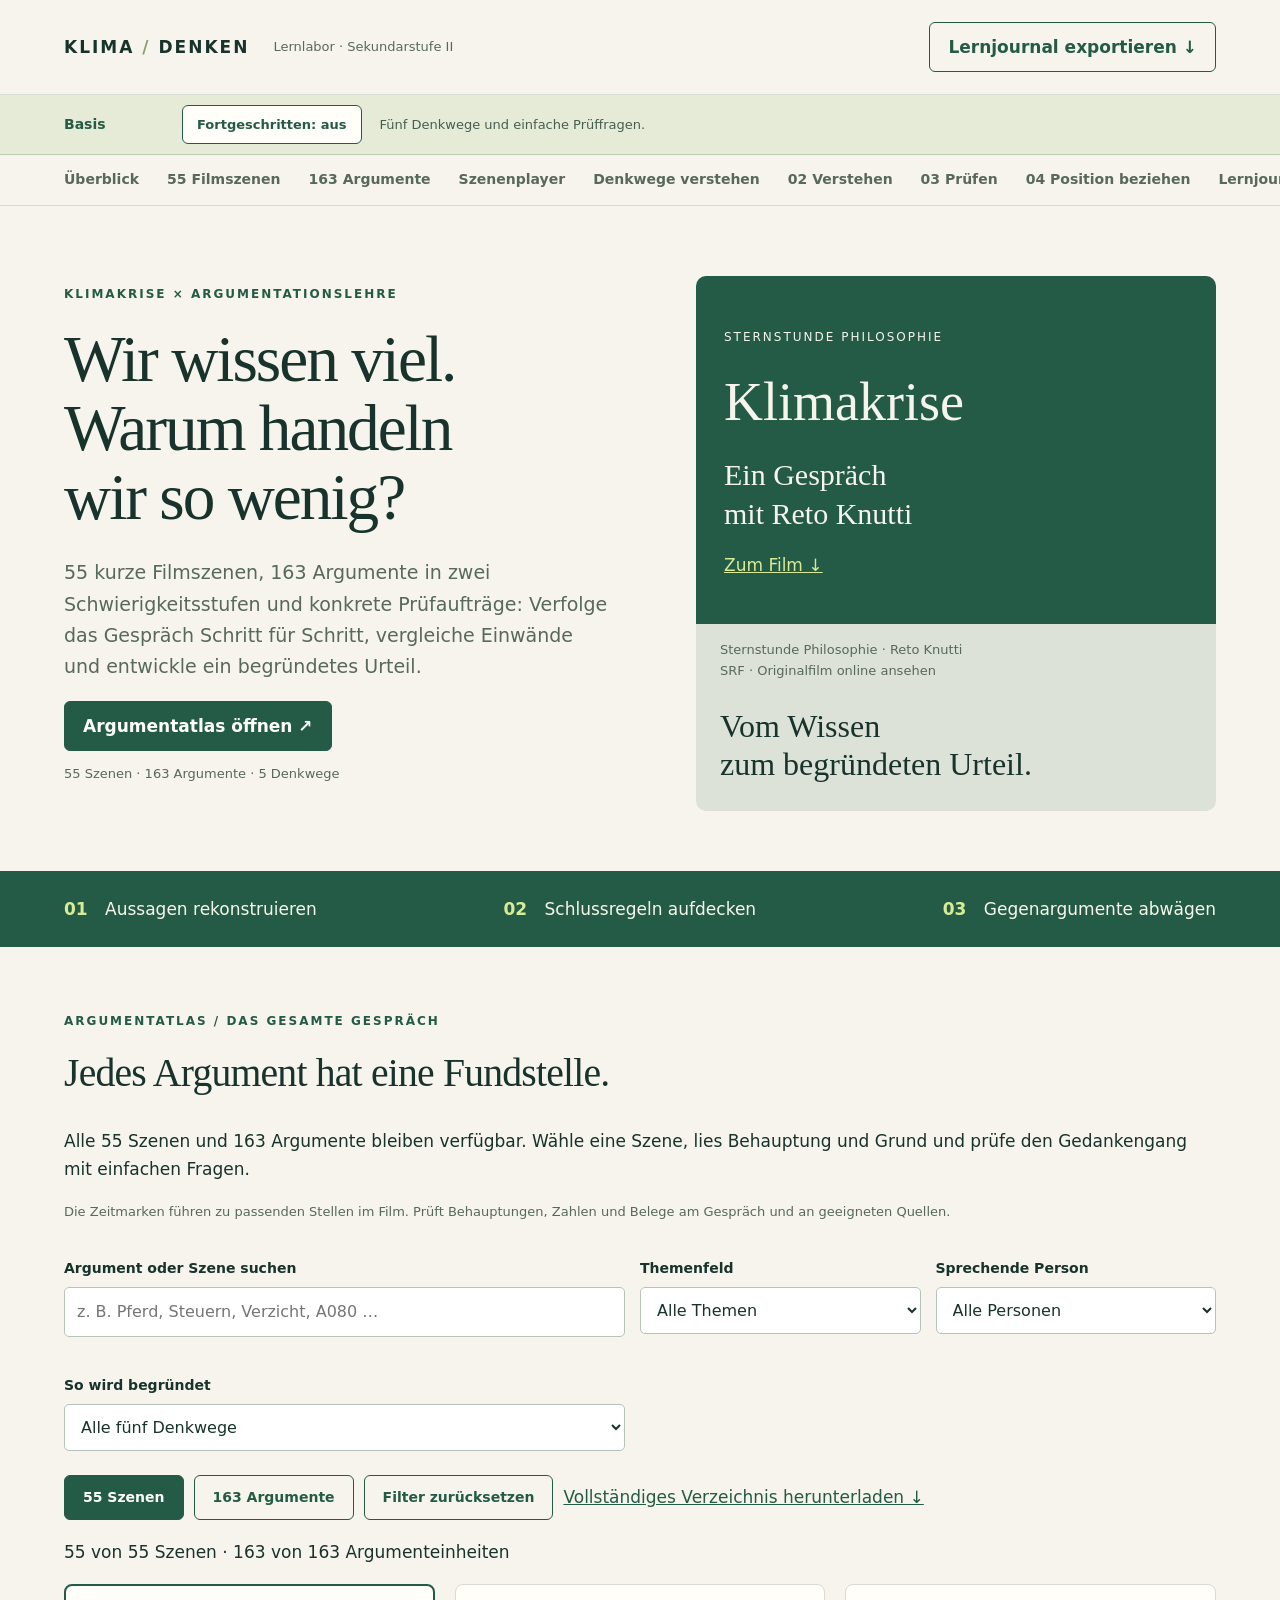
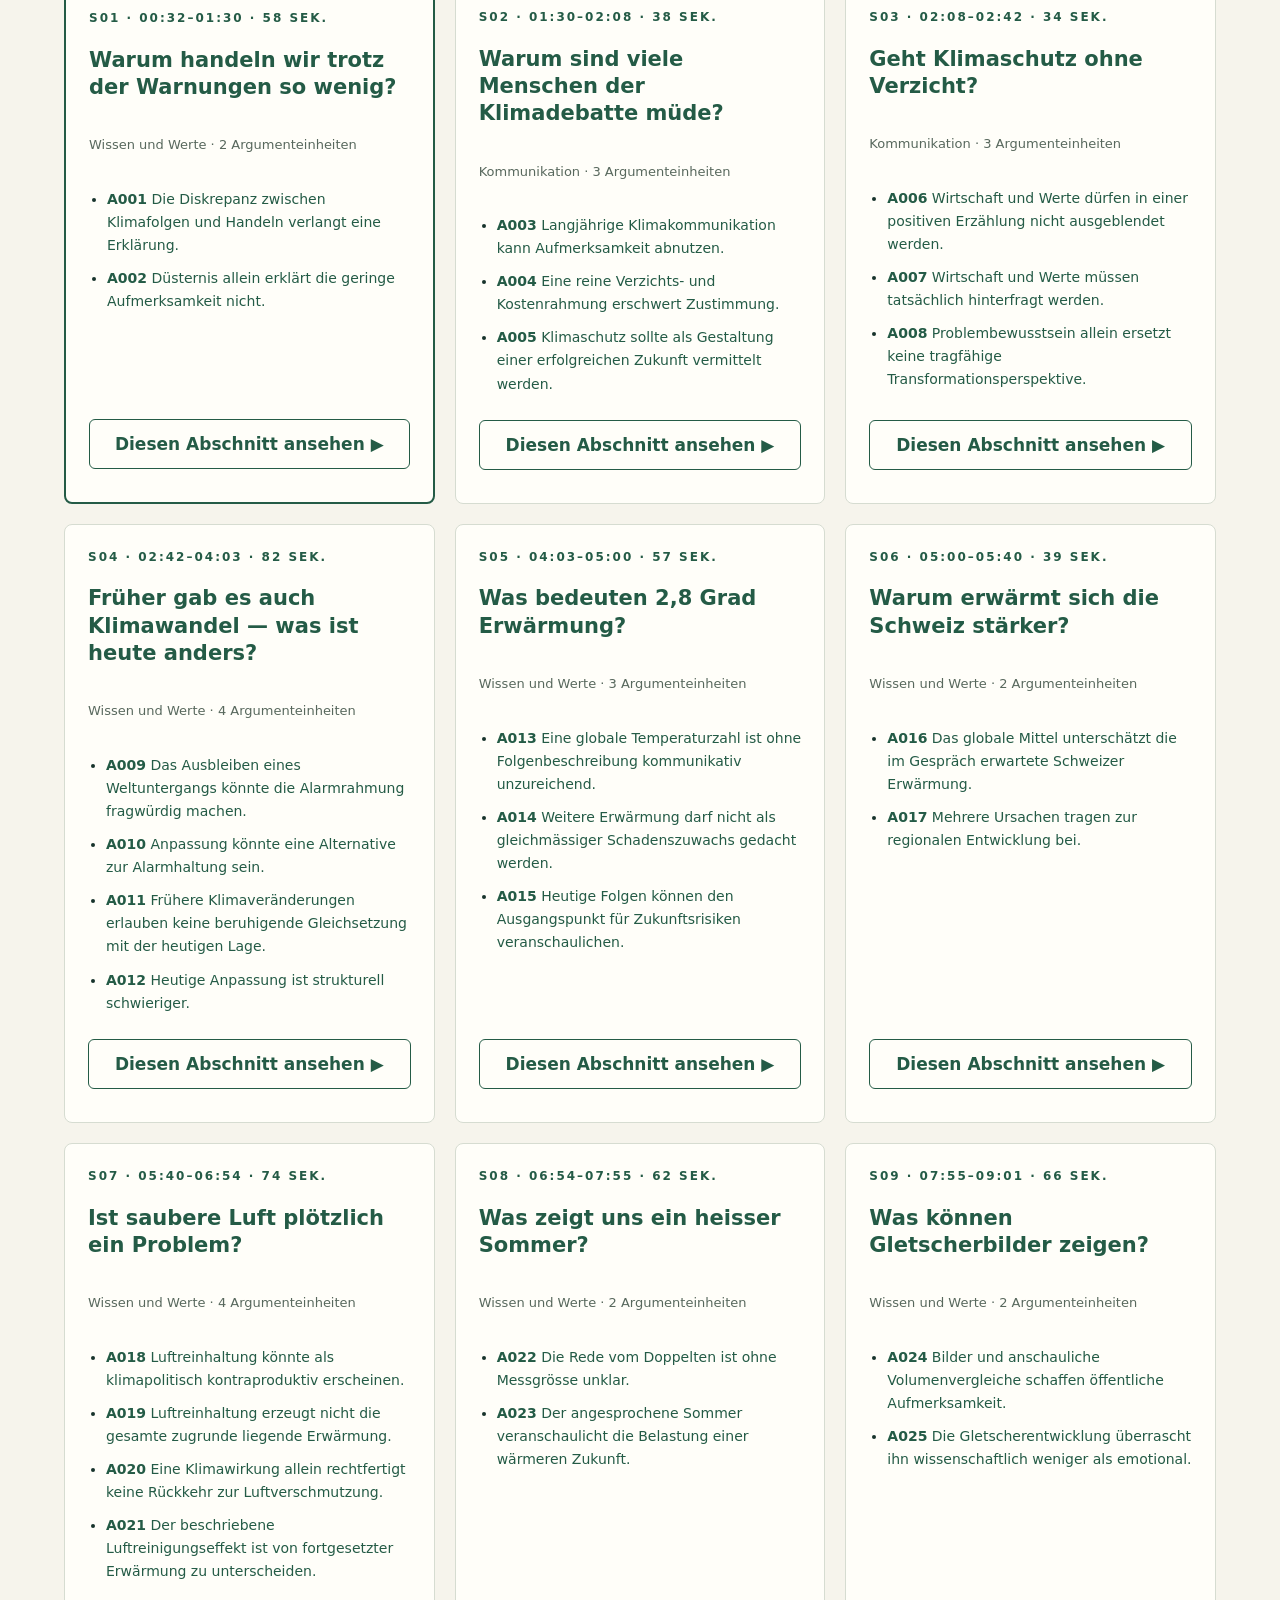
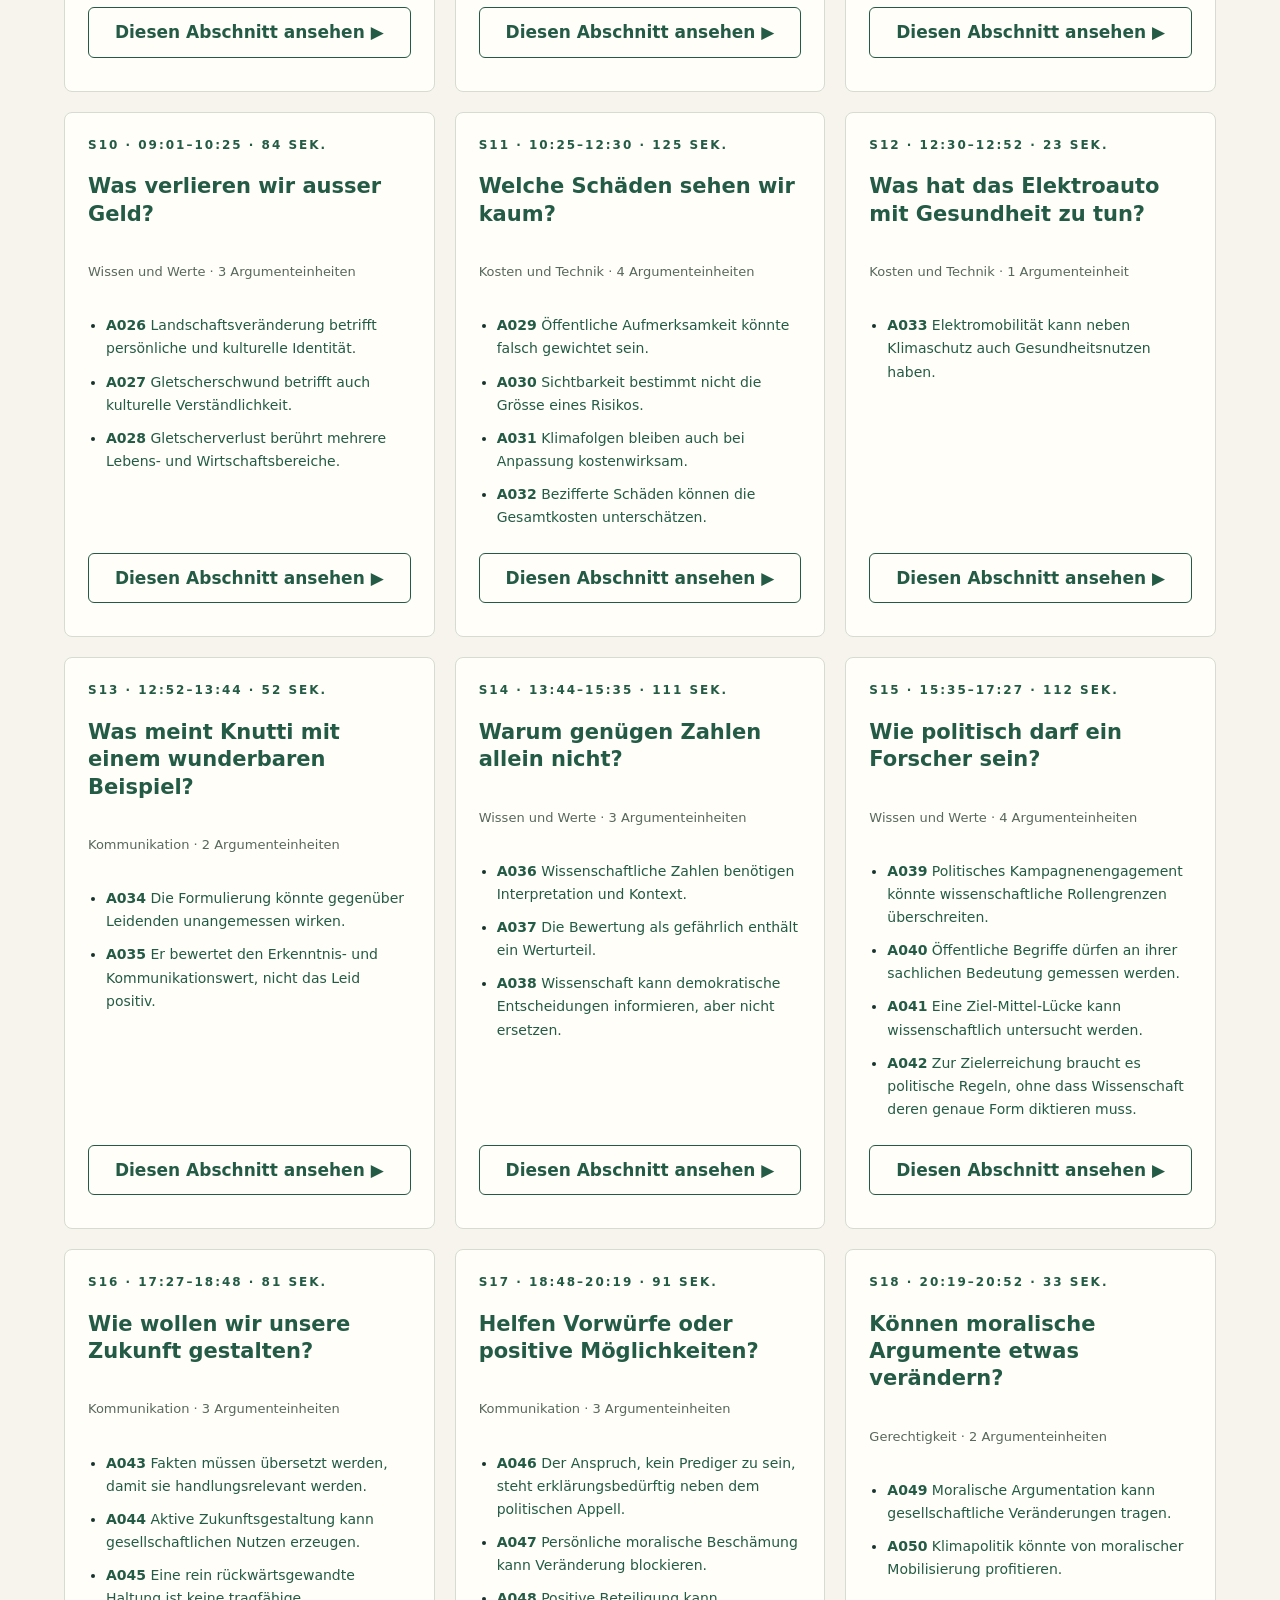
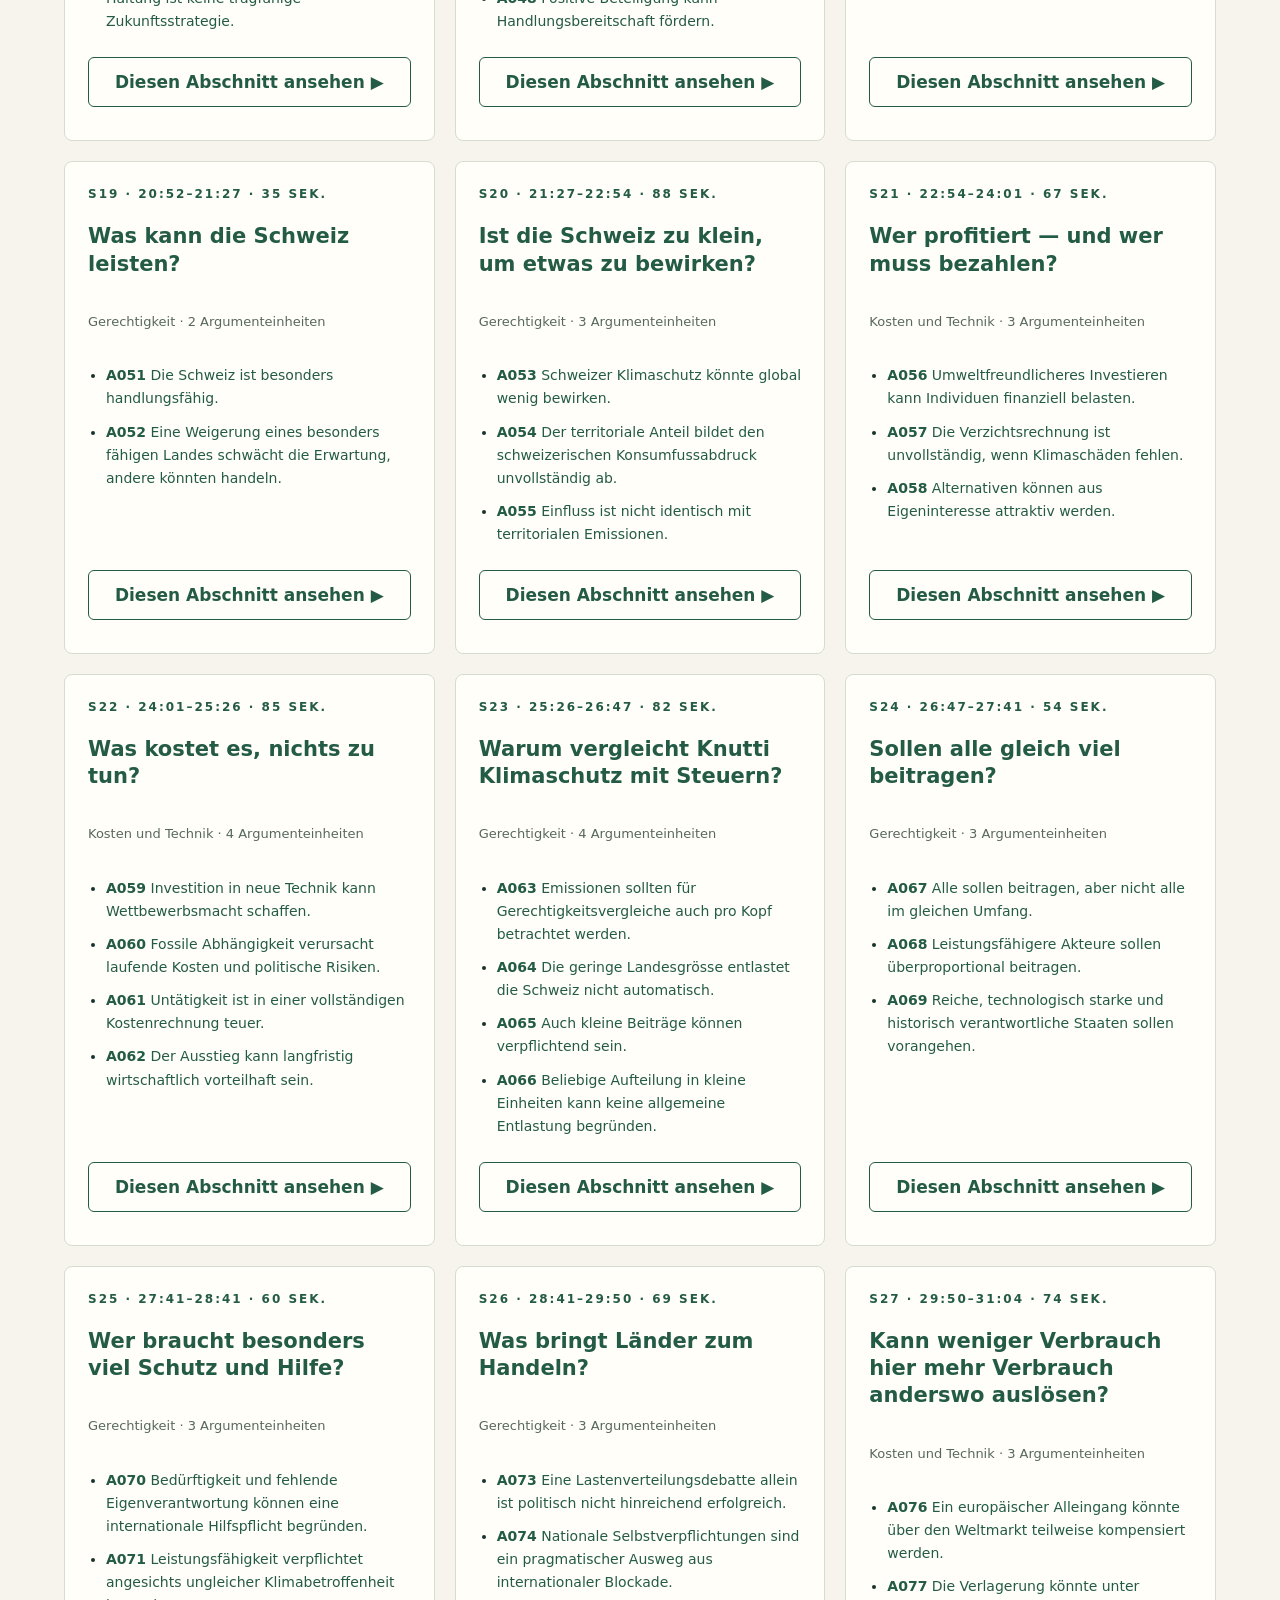
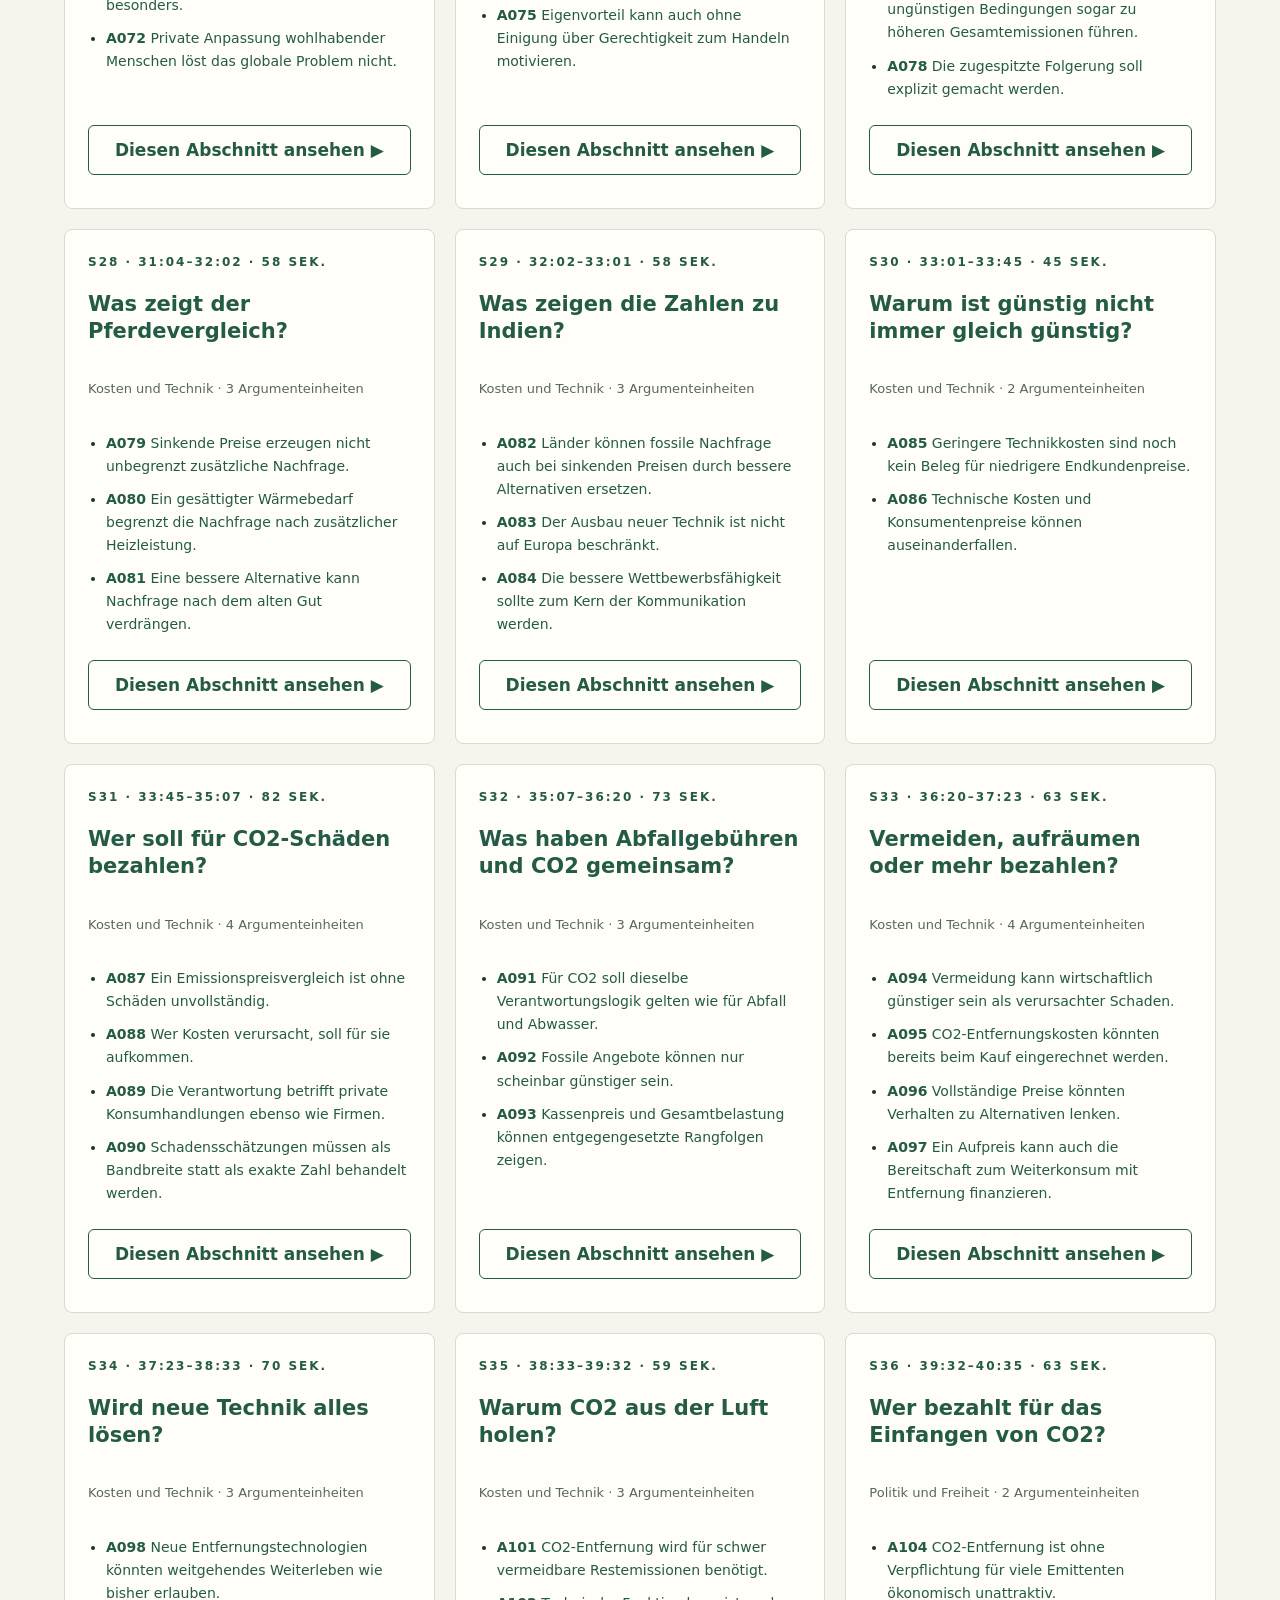
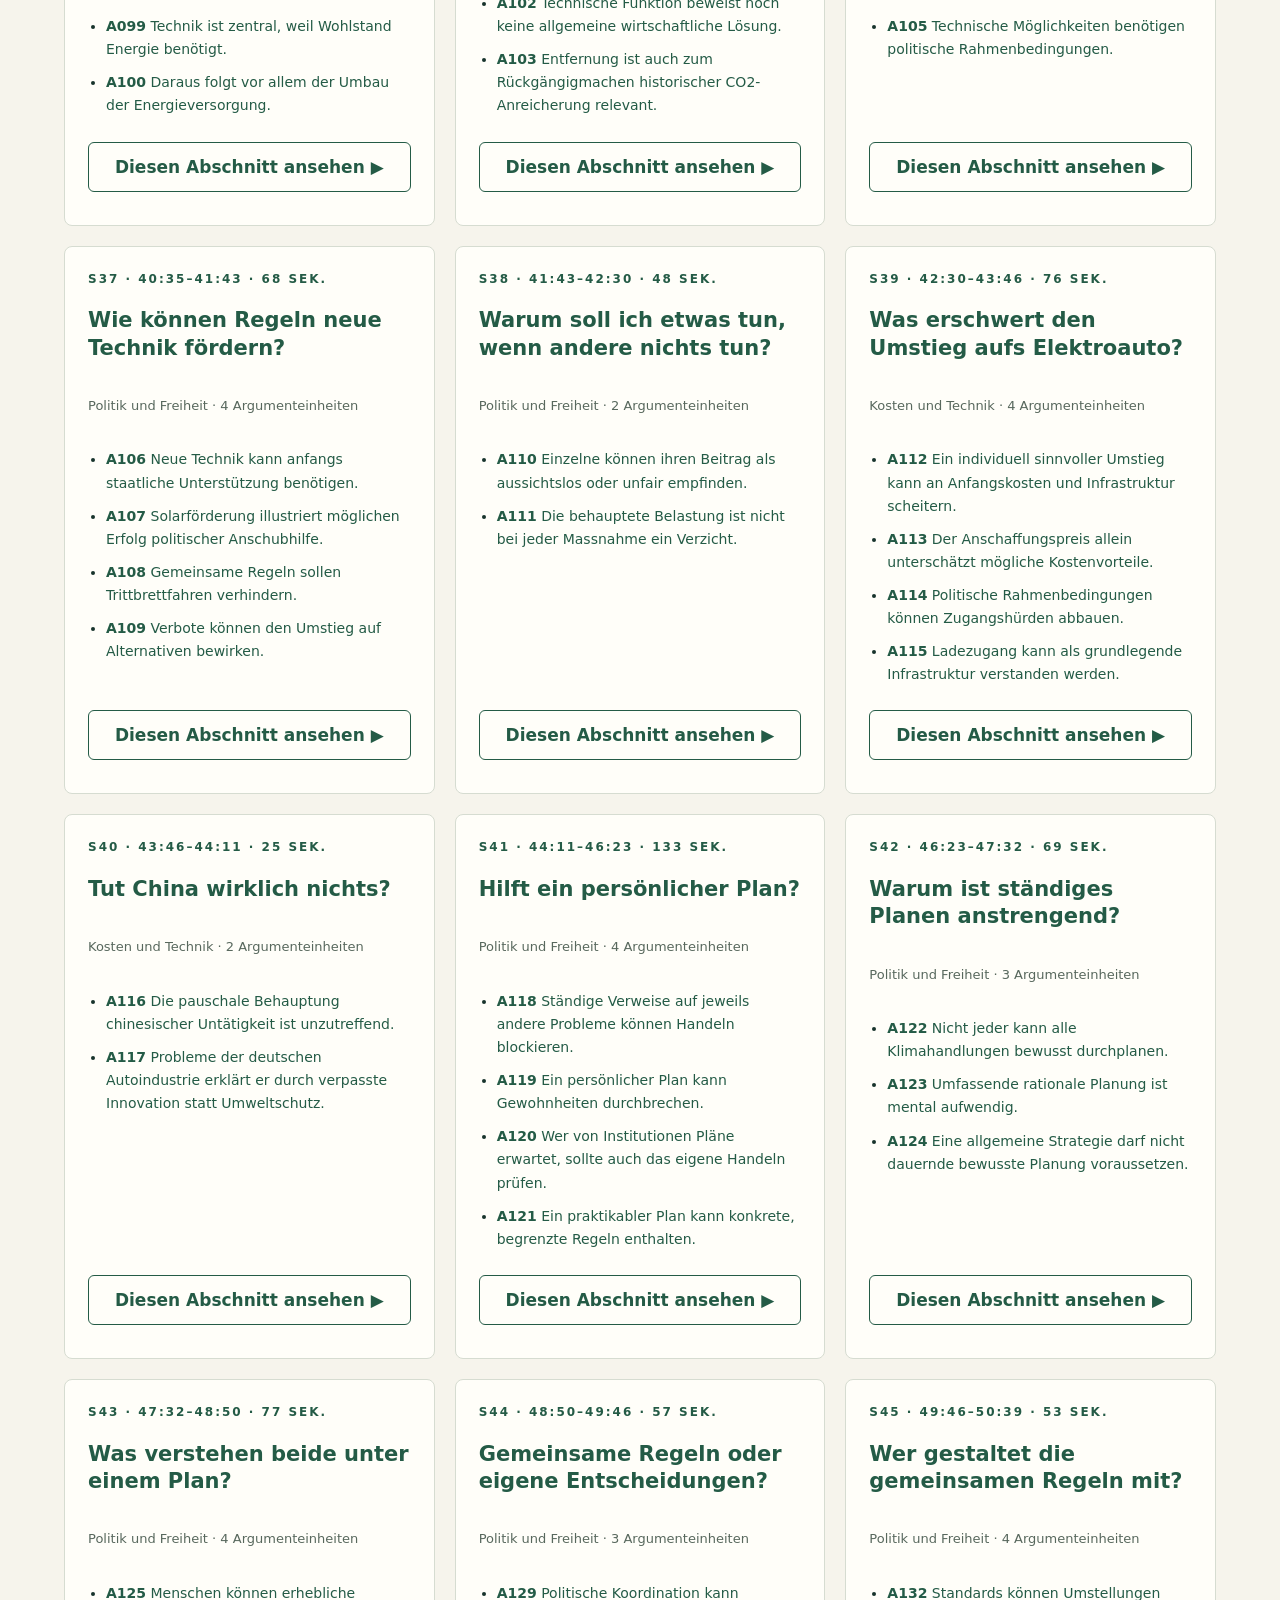
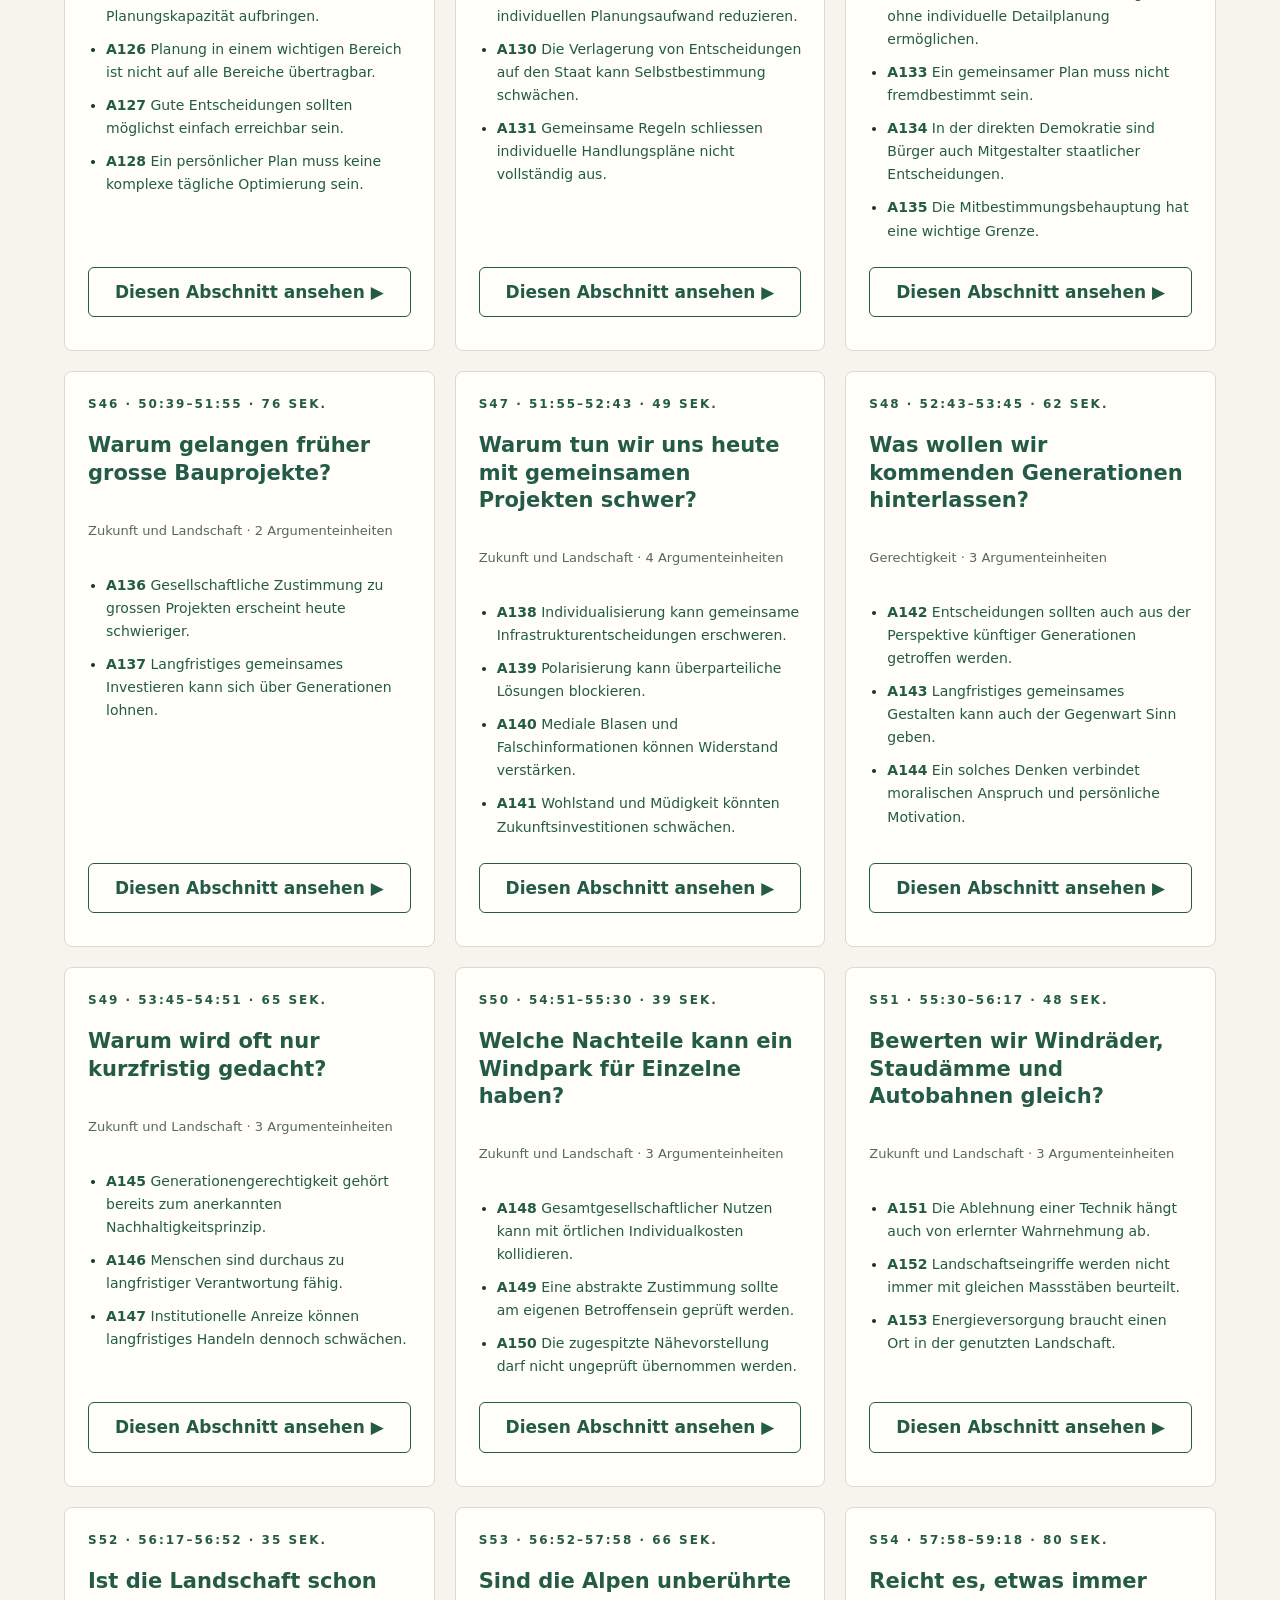
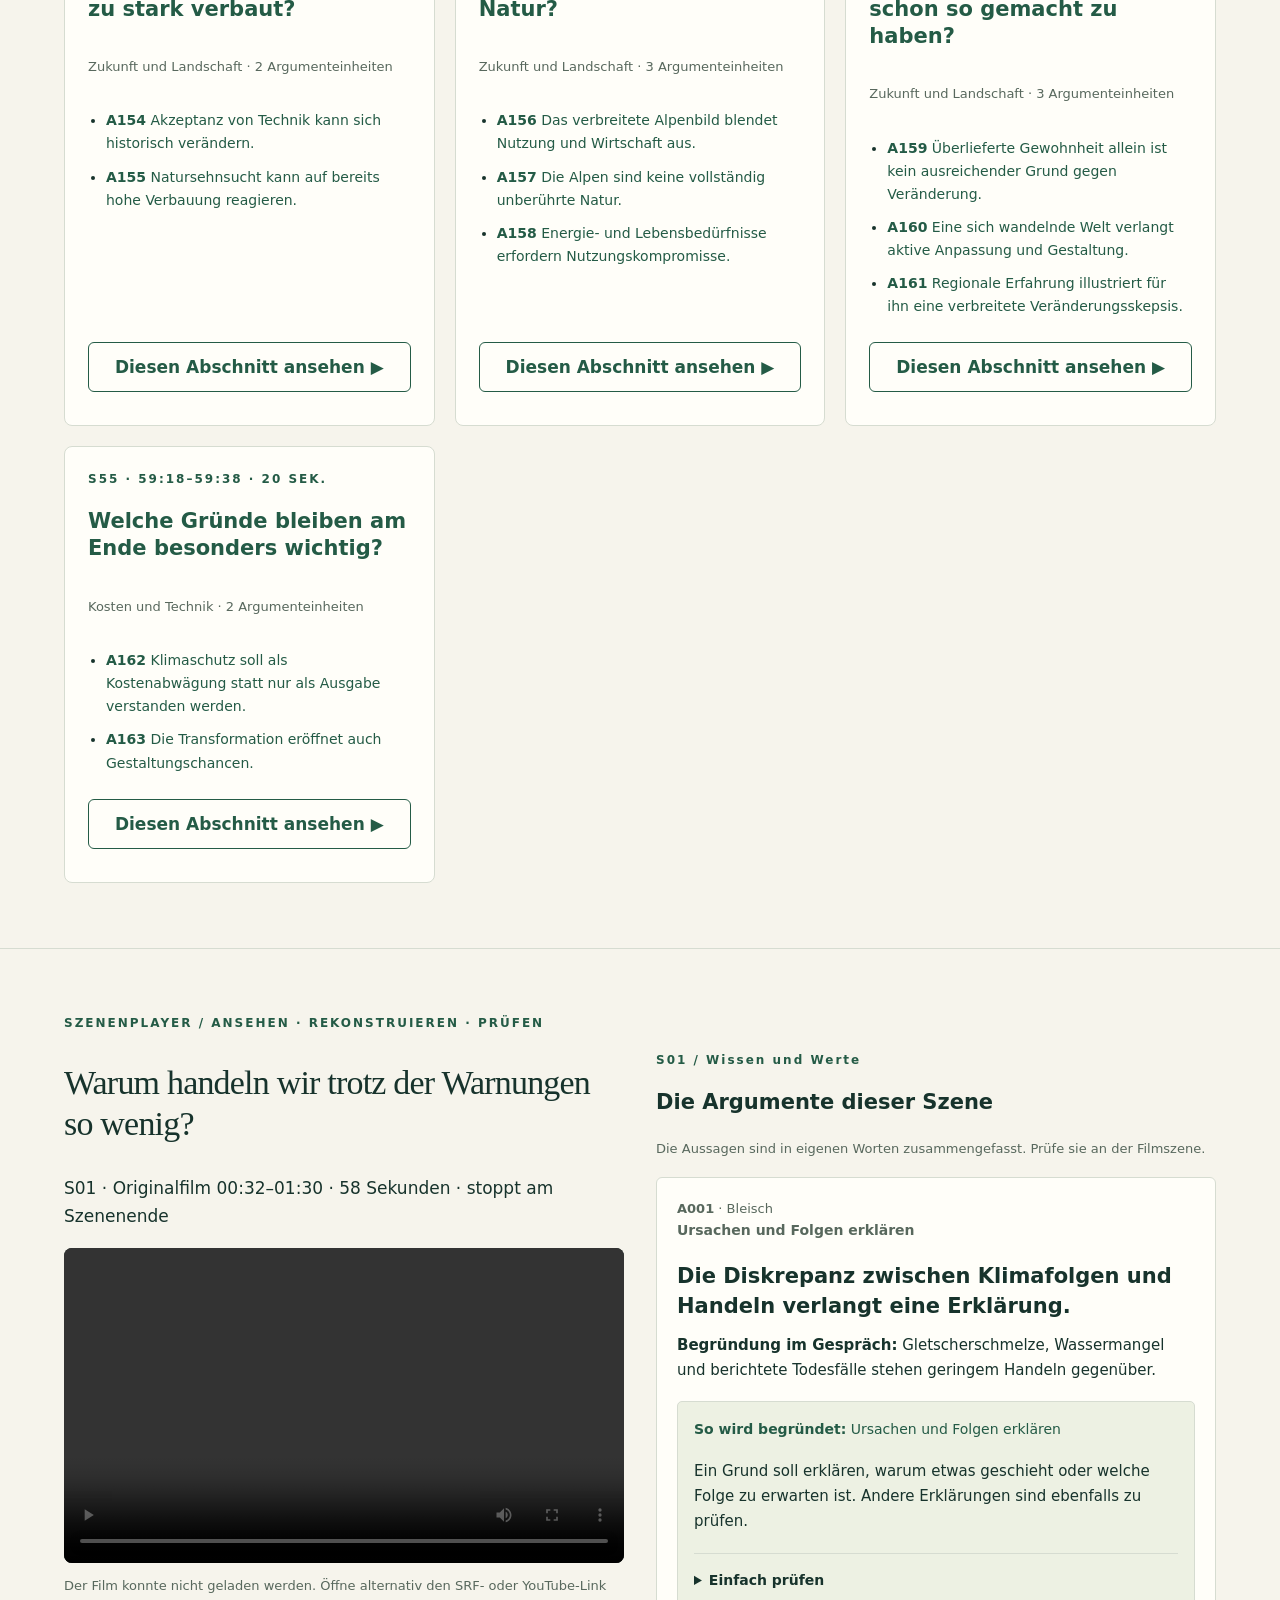
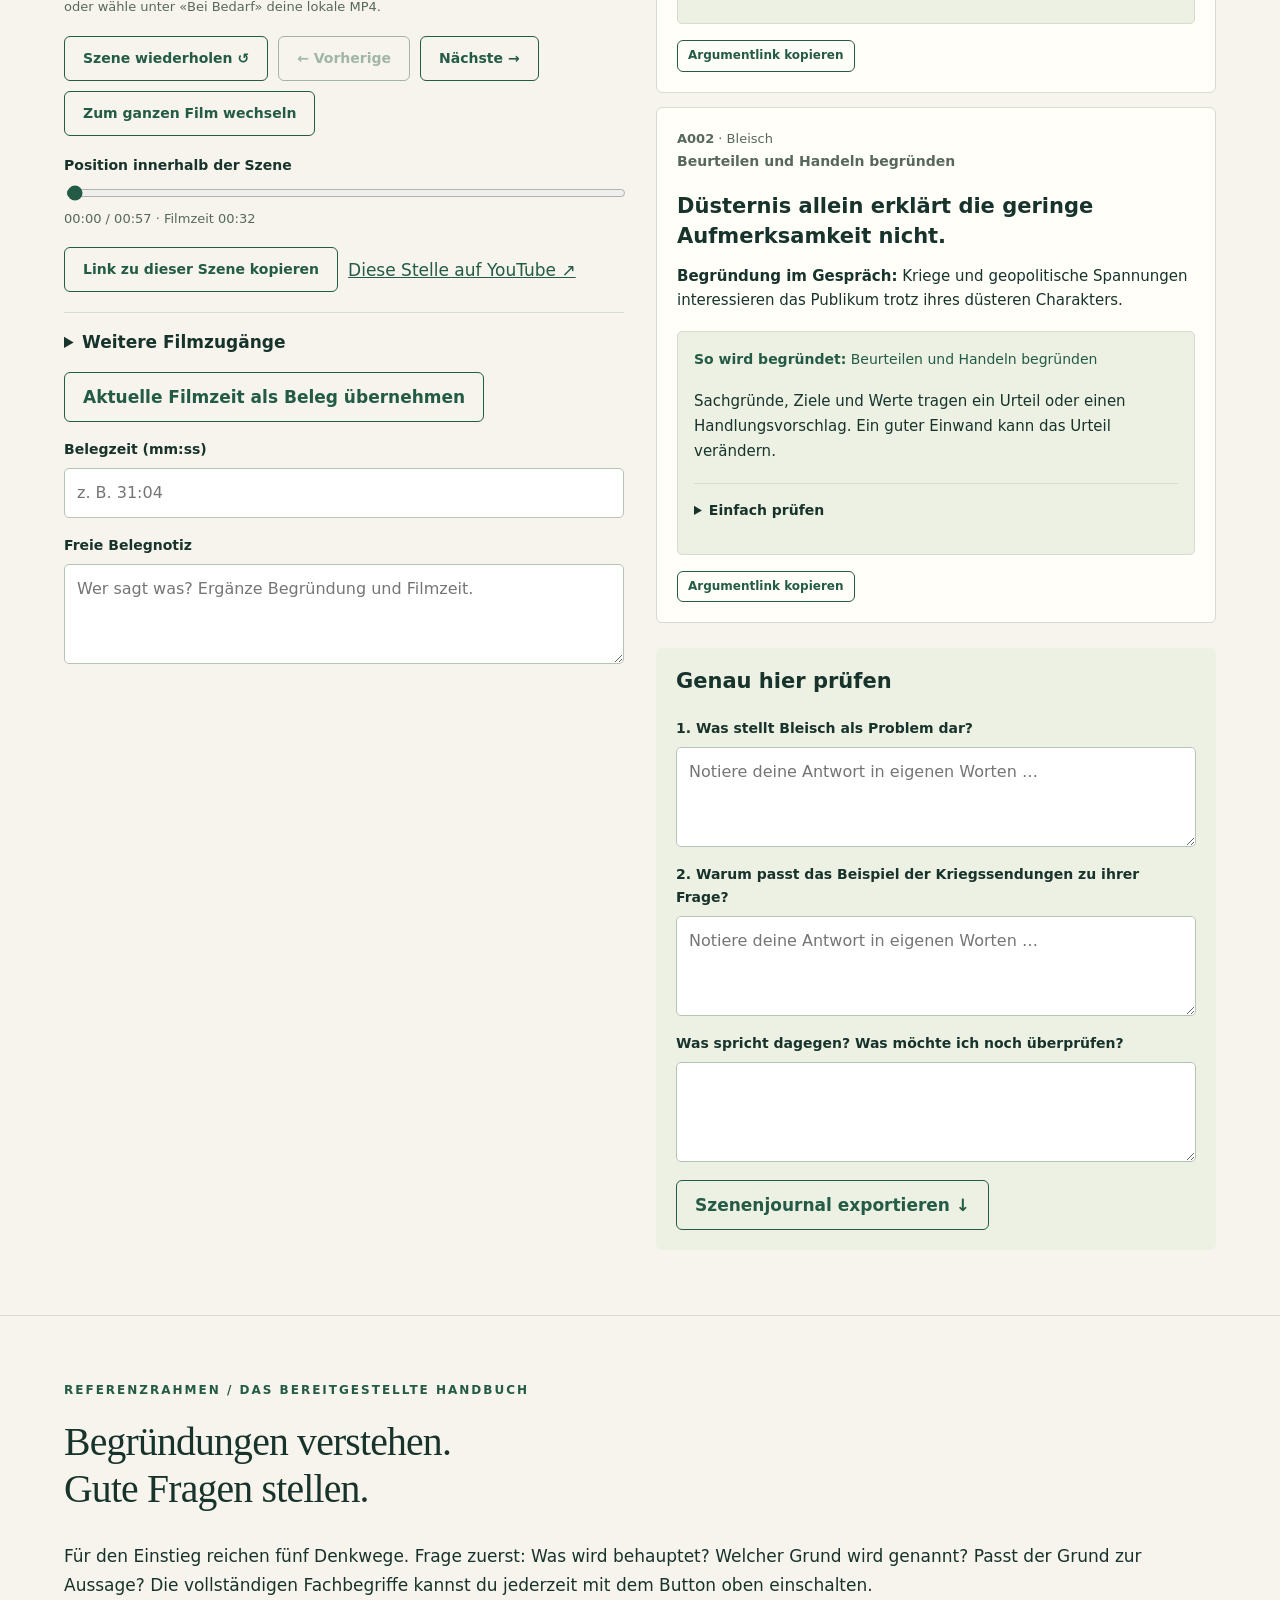
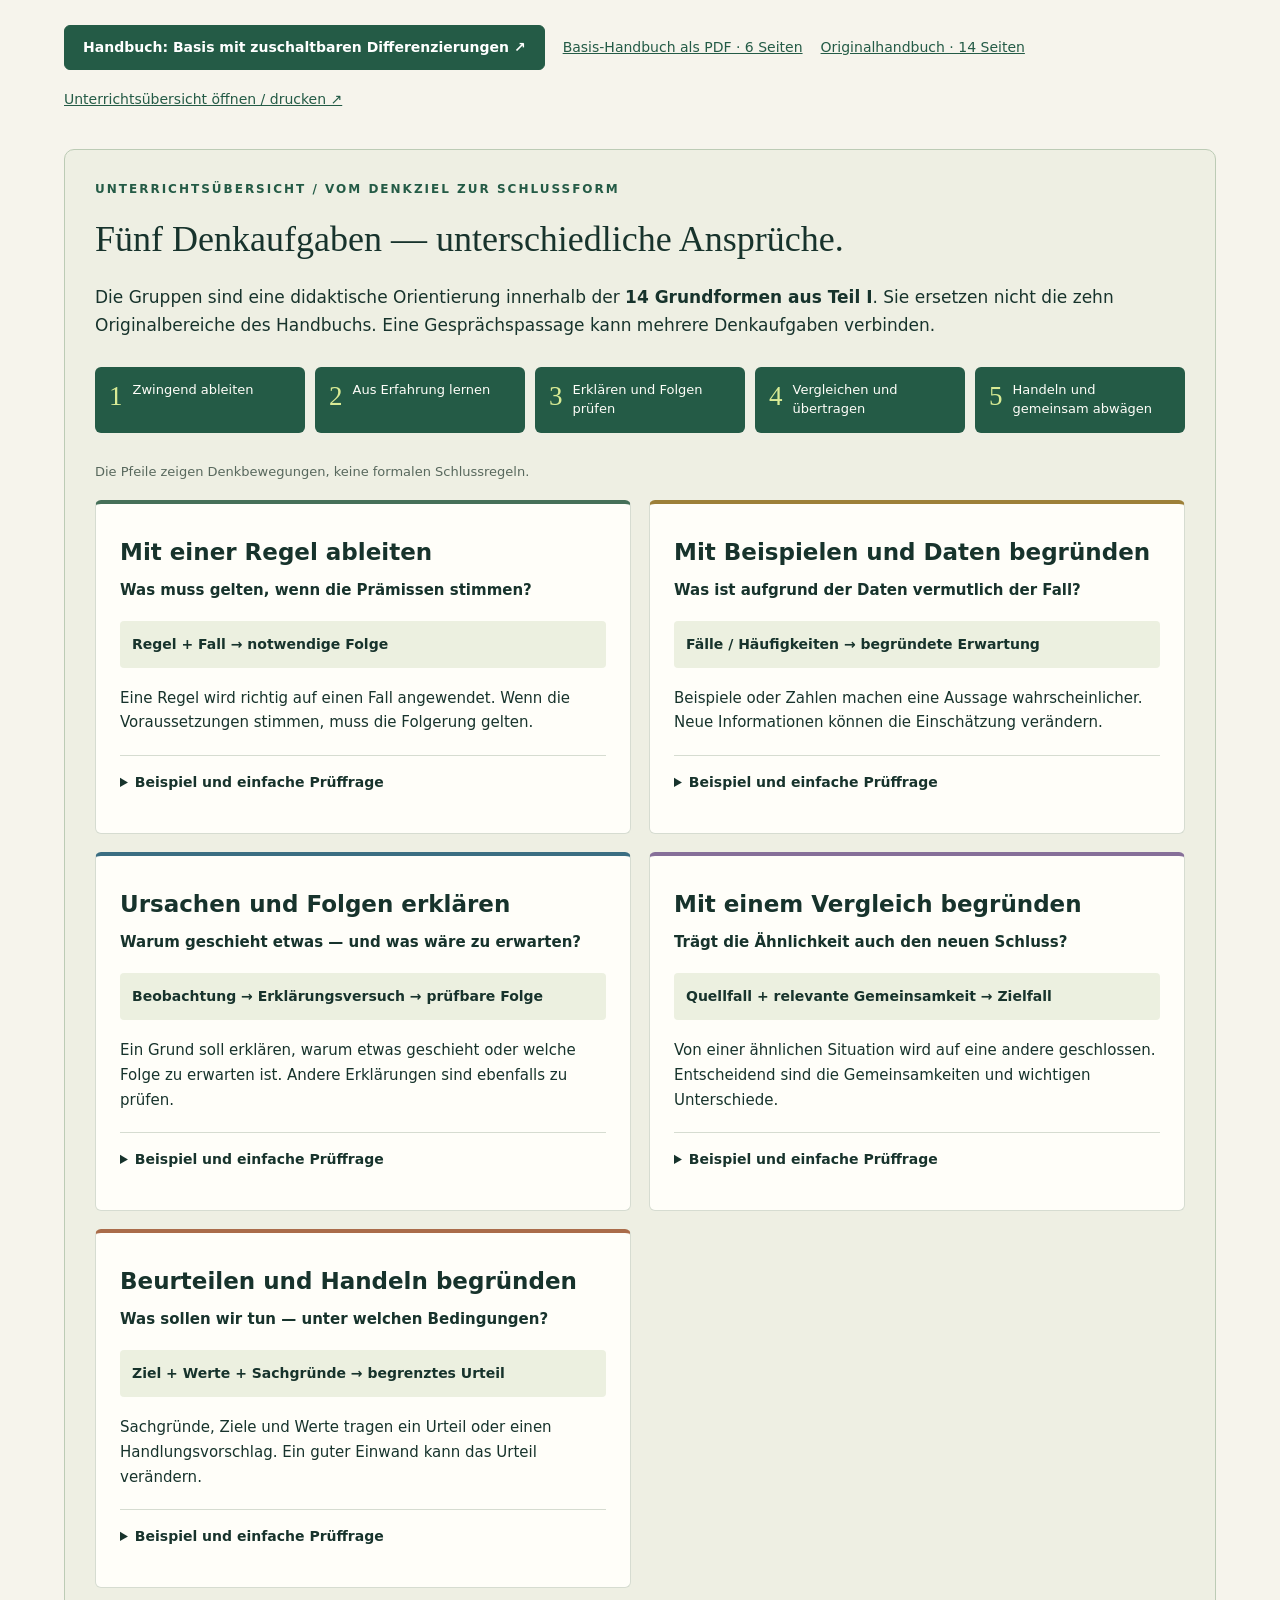
==== commit 5ccc2821: "Handbuch mit Basiskapiteln, zuschaltbaren Vertiefungen und zwei PDF-Fassungen" ====
--- a/index.html
+++ b/index.html
@@ -1,12 +1,12 @@
 <!doctype html>
-<html lang="de-CH" data-level="basis"><head><meta charset="utf-8"><meta name="viewport" content="width=device-width,initial-scale=1"><meta name="description" content="Klimakrise verstehen, Argumente prüfen, begründet urteilen. Ein Lernlabor zum Gespräch mit Reto Knutti."><title>Klimakrise · Argumentationslabor</title><link rel="stylesheet" href="assets/style.css?v=levels-20261028"><script defer src="assets/analyzer.js"></script><script defer src="assets/app.js?v=levels-20261028"></script><script defer src="assets/framework-data.js?v=framework-20261028"></script><script defer src="assets/scenes-data.js?v=framework-20261028"></script><script defer src="assets/levels-data.js?v=levels-20261028"></script><script defer src="assets/levels.js?v=levels-20261028"></script><script defer src="assets/framework.js?v=levels-20261028"></script><script defer src="assets/scenes.js?v=levels-20261028"></script></head>
+<html lang="de-CH" data-level="basis"><head><meta charset="utf-8"><meta name="viewport" content="width=device-width,initial-scale=1"><meta name="description" content="Klimakrise verstehen, Argumente prüfen, begründet urteilen. Ein Lernlabor zum Gespräch mit Reto Knutti."><title>Klimakrise · Argumentationslabor</title><link rel="stylesheet" href="assets/style.css?v=handbuch-20261028"><script defer src="assets/analyzer.js"></script><script defer src="assets/app.js?v=handbuch-20261028"></script><script defer src="assets/framework-data.js?v=framework-20261028"></script><script defer src="assets/scenes-data.js?v=framework-20261028"></script><script defer src="assets/levels-data.js?v=handbuch-20261028"></script><script defer src="assets/levels.js?v=handbuch-20261028"></script><script defer src="assets/framework.js?v=handbuch-20261028"></script><script defer src="assets/scenes.js?v=handbuch-20261028"></script></head>
 <body><a class="skip" href="#main">Zum Inhalt</a><header><a class="brand" href="#start">KLIMA<span> / </span>DENKEN</a><span class="tag">Lernlabor · Sekundarstufe II</span><button id="export">Lernjournal exportieren ↓</button></header><aside class="level-bar" aria-label="Lernniveau"><span class="level-current" id="levelLabel">Basis</span><button id="levelToggle" type="button" aria-label="Fortgeschrittenenmodus" aria-pressed="false" aria-describedby="levelHelp">Fortgeschritten: aus</button><p id="levelHelp">Fünf Denkwege und einfache Prüffragen.</p></aside>
 <nav aria-label="Lernstationen"><a href="#start">Überblick</a><a href="#szenen">55 Filmszenen</a><a href="#argumentliste">163 Argumente</a><a href="#gespraech">Szenenplayer</a><a href="#framework"><span class="level-basic">Denkwege verstehen</span><span class="level-advanced">Handbuch-Framework</span></a><a href="#werkzeug">02 Verstehen</a><a href="#pruefen">03 Prüfen</a><a href="#schreiben">04 Position beziehen</a><a href="#journal">Lernjournal</a></nav>
 <main id="main"><section id="start" class="hero"><div><p class="eyebrow">KLIMAKRISE × ARGUMENTATIONSLEHRE</p><h1>Wir wissen viel.<br>Warum handeln<br>wir so wenig?</h1><p class="lead">55 kurze Filmszenen, 163 Argumente in zwei Schwierigkeitsstufen und konkrete Prüfaufträge: Verfolge das Gespräch Schritt für Schritt, vergleiche Einwände und entwickle ein begründetes Urteil.</p><a class="primary" href="#szenen">Argumentatlas öffnen ↗</a><p class="small"><span class="level-basic">55 Szenen · 163 Argumente · 5 Denkwege</span><span class="level-advanced">55 Szenen · 163 Einzelanalysen · 164 Referenzkategorien</span></p></div><figure><div class="film-poster"><span>STERNSTUNDE PHILOSOPHIE</span><strong>Klimakrise</strong><p>Ein Gespräch<br>mit Reto Knutti</p><a href="#gespraech">Zum Film ↓</a></div><figcaption>Sternstunde Philosophie · Reto Knutti<br>SRF · Originalfilm online ansehen</figcaption><div class="quote">Vom Wissen<br>zum begründeten Urteil.</div></figure></section>
 <div class="ribbon"><span><b>01</b> Aussagen rekonstruieren</span><span><b>02</b> Schlussregeln aufdecken</span><span><b>03</b> Gegenargumente abwägen</span></div>
 <section id="szenen" class="section"><p class="eyebrow">ARGUMENTATLAS / DAS GESAMTE GESPRÄCH</p><h2>Jedes Argument hat eine Fundstelle.</h2><p class="level-basic">Alle 55 Szenen und 163 Argumente bleiben verfügbar. Wähle eine Szene, lies Behauptung und Grund und prüfe den Gedankengang mit einfachen Fragen.</p><p class="level-advanced">Alle erkennbaren eigenständigen Begründungen, Einwände und relevanten Präzisierungen des Gesprächs — sinngemäss rekonstruiert. Jedes Argument ist anhand des hinterlegten Handbuch-Frameworks neu geprüft: Schlussform, mögliche implizite Prämisse, Beurteilung des Übergangs und begründete Fehlerprüfung. Die Nummern bezeichnen Argumenteinheiten, keine bewiesenen Tatsachen. Moderatorin: Barbara Bleisch; Gast: Reto Knutti; Einspieler: Frauke Rostalski und Jonathan Safran Foer.</p><p class="small level-basic">Die Zeitmarken führen zu passenden Stellen im Film. Prüft Behauptungen, Zahlen und Belege am Gespräch und an geeigneten Quellen.</p><p class="notice level-advanced">Zeitmarken: mit den offiziellen SRF-Untertiteln (SWISS TXT) abgeglichen. Die Grenzen folgen Themenwechseln, nicht geschätzten Wortanteilen. Vorspann 00:00–00:32 und Abmoderation ab 59:38 enthalten keine zusätzlichen eigenständigen Klimaargumente. Einteilung und Schlussrekonstruktion sind interpretativ; Zahlen und Sachbehauptungen werden hier nicht als wahr bestätigt.</p><div class="atlas-toolbar"><label>Argument oder Szene suchen<input id="sceneSearch" type="search" placeholder="z. B. Pferd, Steuern, Verzicht, A080 …"></label><label>Themenfeld<select id="themeFilter" aria-label="Themenfeld"><option value="">Alle Themen</option></select></label><label>Sprechende Person<select id="speakerFilter" aria-label="Sprechende Person"><option value="">Alle Personen</option></select></label><label class="level-basic">So wird begründet<select id="basicTypeFilter" aria-label="So wird begründet"><option value="">Alle fünf Denkwege</option></select></label><label class="level-advanced">Schlussform nach Handbuch<select id="typeFilter" aria-label="Schlussform nach Handbuch"><option value="">Alle Schlussformen</option></select></label><label class="level-advanced">Fehlermuster / Prüfkategorie<select id="fallacyFilter" aria-label="Fehlermuster / Prüfkategorie"><option value="">Alle Prüfkategorien</option></select></label><label class="level-advanced">Status der Prüfung<select id="assessmentFilter" aria-label="Status der Prüfung"><option value="">Alle Prüfstatus</option></select></label></div><div class="atlas-actions"><button id="sceneView" aria-pressed="true">55 Szenen</button><button id="argumentView" aria-pressed="false">163 Argumente</button><button id="clearFilters">Filter zurücksetzen</button><a href="ARGUMENTATLAS.md" download>Vollständiges Verzeichnis herunterladen ↓</a></div><p class="small level-advanced">Ein Treffer unter einer Fehlermuster-Kategorie kann eine Abgrenzung, ein bedingtes Risiko oder ein ausdrücklich zurückgewiesenes Muster sein. Er ist keine automatische Fehlerdiagnose. <a href="#framework">Prüfstatus und Definitionen ansehen ↓</a></p><p id="sceneCount" role="status"></p><div id="sceneCards" class="scene-cards"></div><div id="argumentliste" hidden><div id="allArguments"></div></div></section>
 <section id="gespraech" class="section"><p class="eyebrow">SZENENPLAYER / ANSEHEN · REKONSTRUIEREN · PRÜFEN</p><div class="scene-player-grid"><div class="player-column"><h2 id="currentSceneTitle"></h2><p id="sceneTimeLabel"></p><video id="video" src="https://download-media.srf.ch/world/video/sternstundephilosophie/2026/10/sternstundephilosophie_20261023_150943_19986127_v_webcast_h264_q50.mp4?d=ap&amp;assetId=1c612fe7-f87a-4f59-a7c4-4a9cbf820ba0" controls playsinline preload="metadata" aria-label="Klimakrise: Warum handeln wir nicht, Reto Knutti? – Film"></video><p id="videoStatus" role="status" class="small"></p><div class="clip-tools"><button id="replayScene">Szene wiederholen ↺</button><button id="prevScene">← Vorherige</button><button id="nextScene">Nächste →</button><button id="wholeFilm" aria-pressed="false">Zum ganzen Film wechseln</button></div><label>Position innerhalb der Szene<input id="sceneTimeline" type="range" min="0" max="100" step="0.05" value="0"></label><p id="scenePosition" role="timer"></p><p id="sceneEnd" class="notice" hidden>Szene beendet. Prüfe die Argumente und Fragen rechts oder gehe zur nächsten Szene.</p><div class="scene-links"><button id="copySceneLink">Link zu dieser Szene kopieren</button><a id="youtubeScene" target="_blank" rel="noopener">Diese Stelle auf YouTube ↗</a><a id="localClipDownload" hidden download>Geschnittenen Clip herunterladen ↓</a></div><details><summary>Weitere Filmzugänge</summary><p><a href="https://www.srf.ch/play/tv/sternstunde-philosophie/video/klimakrise-warum-handeln-wir-nicht-reto-knutti?urn=urn:srf:video:1c612fe7-f87a-4f59-a7c4-4a9cbf820ba0" target="_blank" rel="noopener">Originalsendung bei SRF ↗</a></p><label class="file">Bei Bedarf: eigene MP4 öffnen<input id="videoFile" type="file" accept="video/*"></label></details><button id="stamp">Aktuelle Filmzeit als Beleg übernehmen</button><label>Belegzeit (mm:ss)<input data-save="time" placeholder="z. B. 31:04"></label><label>Freie Belegnotiz<textarea data-save="observation" placeholder="Wer sagt was? Ergänze Begründung und Filmzeit."></textarea></label></div><div id="sceneAnalysis" class="analysis-column"></div></div></section>
-<section id="framework" class="section"><p class="eyebrow">REFERENZRAHMEN / DAS BEREITGESTELLTE HANDBUCH</p><h2><span class="level-basic">Begründungen verstehen.<br>Gute Fragen stellen.</span><span class="level-advanced">Schlussform prüfen.<br>Fehler nachweisen.</span></h2><p class="level-basic">Für den Einstieg reichen fünf Denkwege. Frage zuerst: Was wird behauptet? Welcher Grund wird genannt? Passt der Grund zur Aussage? Die vollständigen Fachbegriffe kannst du jederzeit mit dem Button oben einschalten.</p><p class="level-advanced">Alle 164 Einträge des <a href="material/schlussfolgerungstypen-und-fehlschluesse-handbuch.pdf" target="_blank" rel="noopener">14-seitigen Handbuchs (PDF)</a> sind in zehn Originalbereichen hinterlegt — mit Definition, didaktischem Beispiel und PDF-Seitenverweis. Die Einzelfallanalysen sind eigene Rekonstruktionen am Gespräch. Nicht passende Kategorien werden nicht künstlich vergeben.</p><div class="handbook-actions"><a class="primary" href="material/schlussfolgerungstypen-und-fehlschluesse-handbuch.pdf" target="_blank" rel="noopener">Handbuch als PDF öffnen ↗</a><a href="material/schlussfolgerungstypen-und-fehlschluesse-handbuch.pdf" download>Handbuch herunterladen ↓</a><a href="schlussformen-uebersicht.html" target="_blank" rel="noopener">Unterrichtsübersicht öffnen / drucken ↗</a></div><section id="schlussformen-uebersicht" class="teaching-overview"><p class="eyebrow">UNTERRICHTSÜBERSICHT / VOM DENKZIEL ZUR SCHLUSSFORM</p><h3>Fünf Denkaufgaben — unterschiedliche Ansprüche.</h3><p>Die Gruppen sind eine didaktische Orientierung innerhalb der <b>14 Grundformen aus Teil I</b>. Sie ersetzen nicht die zehn Originalbereiche des Handbuchs. Eine Gesprächspassage kann mehrere Denkaufgaben verbinden.</p><div class="overview-map" aria-label="Fünf Denkaufgaben"><a href="#gruppe-ableiten"><b>1</b><span>Zwingend ableiten</span></a><a href="#gruppe-erfahrung"><b>2</b><span>Aus Erfahrung lernen</span></a><a href="#gruppe-erklaeren"><b>3</b><span>Erklären und Folgen prüfen</span></a><a href="#gruppe-vergleichen"><b>4</b><span>Vergleichen und übertragen</span></a><a href="#gruppe-handeln"><b>5</b><span>Handeln und gemeinsam abwägen</span></a></div><p class="small">Die Pfeile zeigen Denkbewegungen, keine formalen Schlussregeln.</p><div class="teaching-groups"><article class="teaching-group" id="gruppe-ableiten"><p class="group-number">DENKAUFGABE 1</p><h4>Zwingend ableiten</h4><p class="group-question">Was muss gelten, wenn die Prämissen stimmen?</p><p class="thinking-motion">Regel + Fall → notwendige Folge</p><div class="group-types"><a href="#kategorie-I-01" data-fw-ref="I-01">Deduktion <small>(I-01, S. 1)</small></a><a href="#kategorie-I-12" data-fw-ref="I-12">Indirekter Beweis / Reductio ad absurdum <small>(I-12, S. 2)</small></a></div><p>Hier geht es um Notwendigkeit: Bei gültiger Form können die Prämissen nicht alle wahr und die Konklusion falsch sein. Ob die Prämissen tatsächlich wahr sind, wird zusätzlich geprüft.</p><details><summary>Anschauliches Beispiel und Prüfpunkt</summary><p>Alle hier betrachteten Geräte benötigen Strom. Dieses Gerät gehört dazu. Also benötigt es Strom. Beim indirekten Beweis führt die Gegenannahme zum Widerspruch.</p><p><b>Prüfe:</b> Kannst du wahre Prämissen und trotzdem eine falsche Konklusion denken? Dann ist die deduktive Form nicht gültig.</p><a href="#szene-s18-A049">A049 · Ein Gegenbeispiel begrenzt eine Allaussage ↗</a></details></article><article class="teaching-group" id="gruppe-erfahrung"><p class="group-number">DENKAUFGABE 2</p><h4>Aus Erfahrung lernen</h4><p class="group-question">Was ist aufgrund der Daten vermutlich der Fall?</p><p class="thinking-motion">Fälle / Häufigkeiten → begründete Erwartung</p><div class="group-types"><a href="#kategorie-I-02" data-fw-ref="I-02">Induktion (verallgemeinernd) <small>(I-02, S. 1)</small></a><a href="#kategorie-I-05" data-fw-ref="I-05">Statistischer Schluss <small>(I-05, S. 2)</small></a><a href="#kategorie-I-10" data-fw-ref="I-10">Probabilistisches/bayesisches Schliessen <small>(I-10, S. 2)</small></a></div><p>Induktion verallgemeinert aus Fällen. Statistisches Schliessen arbeitet mit Häufigkeiten und Populationen. Bayesisches Schliessen verändert die Wahrscheinlichkeit einer Hypothese anhand neuer Evidenz und einer Vorwahrscheinlichkeit.</p><details><summary>Anschauliches Beispiel und Prüfpunkt</summary><p>Viele untersuchte vergleichbare Fälle zeigen ein Muster. Das stützt eine vorläufige Regel. Ein neuer Befund kann unsere Einschätzung erhöhen oder senken, ohne sie sicher zu machen.</p><p><b>Prüfe:</b> Sind Fälle und Stichprobe passend? Welcher Nenner gilt? Wie unsicher ist die Schätzung? Ein Hinweis ist noch keine Gewissheit.</p><a href="#szene-s29-A083">A083 · Welche Bezugsgrösse steckt in den Indien-Zahlen? ↗</a></details></article><article class="teaching-group" id="gruppe-erklaeren"><p class="group-number">DENKAUFGABE 3</p><h4>Erklären und Folgen prüfen</h4><p class="group-question">Warum geschieht etwas — und was wäre zu erwarten?</p><p class="thinking-motion">Beobachtung → Erklärungsversuch → prüfbare Folge</p><div class="group-types"><a href="#kategorie-I-03" data-fw-ref="I-03">Abduktion (Schluss auf die beste Erklärung) <small>(I-03, S. 1)</small></a><a href="#kategorie-I-06" data-fw-ref="I-06">Kausaler Schluss <small>(I-06, S. 2)</small></a><a href="#kategorie-I-07" data-fw-ref="I-07">Prädiktiver Schluss <small>(I-07, S. 2)</small></a><a href="#kategorie-I-11" data-fw-ref="I-11">Kontrafaktisches Schliessen <small>(I-11, S. 2)</small></a></div><p>Abduktion sucht eine passende Erklärung. Ein kausaler Schluss beansprucht eine Ursache-Wirkungs-Beziehung. Ein prädiktiver Schluss sagt Folgen unter Annahmen voraus. Kontrafaktisches Schliessen fragt, was unter anderen Bedingungen gewesen wäre.</p><details><summary>Anschauliches Beispiel und Prüfpunkt</summary><p>Wenig Umstieg: Fehlt vielleicht der Ladezugang? Wenn das die relevante Ursache ist, müsste ein besserer Zugang unter passenden Bedingungen etwas ändern. Was wäre ohne die Änderung passiert?</p><p><b>Prüfe:</b> Welche Alternativerklärung oder Drittvariable gibt es? Eine passende Vorhersage beweist die Erklärung nicht allein.</p><a href="#szene-s02-A003">A003 · Debattenmüdigkeit als Erklärungshypothese ↗</a></details></article><article class="teaching-group" id="gruppe-vergleichen"><p class="group-number">DENKAUFGABE 4</p><h4>Vergleichen und übertragen</h4><p class="group-question">Trägt die Ähnlichkeit auch den neuen Schluss?</p><p class="thinking-motion">Quellfall + relevante Gemeinsamkeit → Zielfall</p><div class="group-types"><a href="#kategorie-I-04" data-fw-ref="I-04">Analogieschluss <small>(I-04, S. 2)</small></a><a href="#kategorie-I-13" data-fw-ref="I-13">Transduktiver Schluss <small>(I-13, S. 2)</small></a></div><p>Analogien übertragen eine Einsicht über relevante Gemeinsamkeiten. Ein transduktiver Schluss geht besonders von einem Einzelfall zu einem anderen. Beide benötigen die Prüfung entscheidender Unterschiede.</p><details><summary>Anschauliches Beispiel und Prüfpunkt</summary><p>Steuerbeiträge und Klimabeiträge sind beide Teile einer gemeinsamen Aufgabe. Aber Steuerstaat und internationale Kooperation haben unterschiedliche Regeln und Durchsetzungsmöglichkeiten.</p><p><b>Prüfe:</b> Welche Gemeinsamkeit trägt den Schluss? Welcher Unterschied könnte ihn entkräften? Eine anschauliche Pointe ist noch keine Widerlegung.</p><a href="#szene-s28-A079">A079 · Was trägt die Pferdeanalogie wirklich? ↗</a></details></article><article class="teaching-group" id="gruppe-handeln"><p class="group-number">DENKAUFGABE 5</p><h4>Handeln und gemeinsam abwägen</h4><p class="group-question">Was sollen wir tun — unter welchen Bedingungen?</p><p class="thinking-motion">Ziel + Werte + Sachgründe → begrenztes Urteil</p><div class="group-types"><a href="#kategorie-I-08" data-fw-ref="I-08">Praktischer Schluss <small>(I-08, S. 2)</small></a><a href="#kategorie-I-14" data-fw-ref="I-14">Dialektischer Schluss <small>(I-14, S. 2)</small></a></div><p>Ein praktischer Schluss verbindet Ziele, Mittel, Nebenbedingungen und normative Prämissen. Dialektisch wird eine Position durch ernsthafte Einwände weiterentwickelt oder eingeschränkt; das ist keine einzelne formale Schlussregel.</p><details><summary>Anschauliches Beispiel und Prüfpunkt</summary><p>Ladezugang kann den Umstieg erleichtern. Soll er gefördert werden? Dazu braucht es Ziele, Kosten, Gerechtigkeitsnormen und die Prüfung des Einwands, dass manche Menschen trotzdem die Anschaffung nicht finanzieren können.</p><p><b>Prüfe:</b> Wo steckt die Wertprämisse? Ist das Mittel geeignet und zumutbar? Welcher Einwand verändert dein Urteil?</p><a href="#szene-s44-A130">A130 · Koordination und Selbstbestimmung abwägen ↗</a></details></article></div><aside class="crosscutting"><h4>Quer dazu: Schlüsse unter Vorbehalt</h4><p><a href="#kategorie-I-09" data-fw-ref="I-09">Defeasibles (aufhebbares) Schliessen <small>(I-09, S. 2)</small></a></p><p>«Das gilt typischerweise — solange kein relevanter Ausnahmefall hinzukommt.» Dieser Vorbehalt ist vor allem bei Erfahrungs-, Erklärungs-, Vergleichs- und Handlungsargumenten wichtig. Er bezeichnet den <b>Geltungsanspruch</b>, nicht eine weitere eigene Sachaufgabe. Neue Information kann den Schluss aufheben.</p><p><b>Beispiel:</b> Ein typisches Merkmal erlaubt eine vorläufige Erwartung; ein relevanter Ausnahmefall verändert sie. Das ist kein Widerspruch in einem streng deduktiven Beweis.</p></aside><div class="overview-connection"><h4>So greifen die Denkaufgaben ineinander</h4><p>Didaktisch erfundenes Unterrichtsbeispiel, kein Gesprächszitat: In einem Quartier steigen wenige Personen auf Elektroautos um.</p><ol class="reasoning-path"><li><b>Erklärung suchen · Abduktion</b><span>Vielleicht fehlt der Ladezugang. Andere Gründe bleiben möglich.</span></li><li><b>Prüfbare Folge ableiten · Prognose</b><span>Wenn diese Erklärung unter den Modellannahmen trägt, sollte besserer Zugang den Umstieg erleichtern.</span></li><li><b>Mit Daten prüfen · Statistik / Kausalität</b><span>Vergleiche geeignete Fälle; prüfe auch Einkommen, Fahrzeugpreise und andere Einflussfaktoren. Neue Evidenz verändert die Einschätzung.</span></li><li><b>Eine Handlung begründen · praktischer Schluss</b><span>Erst mit einem Ziel und einer Norm — etwa wirksame, zumutbare und faire Förderung — wird daraus eine Empfehlung.</span></li><li><b>Den Einwand aufnehmen · dialektisch prüfen</b><span>Fehlendes Anfangskapital bleibt ein Problem. Begrenze oder ergänze die Empfehlung entsprechend.</span></li></ol><p class="notice"><b>Der entscheidende Unterschied:</b> Eine bestätigte Vorhersage stützt eine Erklärung, beweist sie aber nicht allein. Und aus einer Sachbeschreibung folgt ohne Wertprämisse noch keine Handlungspflicht.</p></div><div class="framework-levels"><h4>Wo stehen die übrigen Handbuchbereiche?</h4><div class="overview-table-wrap"><table><thead><tr><th>Ebene</th><th>Aufgabe im Unterricht</th><th>Zusammenhang</th></tr></thead><tbody><tr><td><b>I · Grundformen</b></td><td>Welchen Denkweg geht die Person?</td><td>Die 14 Formen werden oben nach fünf Denkaufgaben gebündelt.</td></tr><tr><td><b>II–III · Regeln und Beweisverfahren</b></td><td>Ist eine deduktive Ableitung unter ihren Voraussetzungen gültig?</td><td>Präzise Werkzeuge, etwa Modus ponens. Nicht jedes Gesprächsargument ist ein solcher Beweis.</td></tr><tr><td><b>IV–IX · Fehlschlüsse</b></td><td>Wo ist der Übergang von Gründen zur Behauptung problematisch?</td><td>Prüfbrillen für Form, Relevanz, Begriffe, Evidenz, Kausalität und Normen. Die Zuordnung muss begründet werden.</td></tr><tr><td><b>X · Manöver und Verzerrungen</b></td><td>Was beeinflusst Gespräch und Wahrnehmung?</td><td>Rhetorik und Psychologie sind nicht automatisch logische Schlussfehler.</td></tr></tbody></table></div></div><details class="mini-lesson"><summary>15-Minuten-Auftrag für den Unterricht</summary><ol><li><b>3 Minuten:</b> Wählt eine kurze Filmszene. Notiert Konklusion und zwei tragende Prämissen.</li><li><b>4 Minuten:</b> Ordnet zuerst eine Denkaufgabe zu. Wählt dann die genauere Handbuch-Schlussform. Mehrfachzuordnungen müssen begründet werden.</li><li><b>4 Minuten:</b> Formuliert den Geltungsanspruch: notwendig, wahrscheinlich, erklärend oder handlungsleitend? Sucht einen passenden Prüfpunkt.</li><li><b>4 Minuten:</b> Nennt eine zusätzliche Information, einen Einwand oder einen Ausnahmefall, der den Schluss stärken, begrenzen oder aufheben würde.</li></ol><p><b>Abschlussformel:</b> «Die Person schliesst von … auf … . Das ist vor allem ein …, weil … . Tragfähig ist der Übergang unter der Bedingung … .»</p></details></section><div class="notice level-advanced"><b>So ist die Analyse zu lesen</b><ul id="frameworkPrinciples"></ul></div><details class="level-advanced"><summary>Was die Prüfstatus bedeuten</summary><div id="frameworkLegend"></div></details><p id="frameworkSummary" class="level-advanced"></p><div class="framework-tools level-advanced"><label>Framework durchsuchen<input id="frameworkSearch" type="search" aria-label="Framework durchsuchen" placeholder="z. B. Modus ponens, Analogie, Sein-Sollen …"></label><label>Originalbereich<select id="frameworkSection" aria-label="Originalbereich"><option value="">Alle zehn Bereiche</option></select></label><label><input id="frameworkUsed" type="checkbox"> Nur im Gespräch verwendete Kategorien und Abgrenzungen</label><button id="frameworkClear">Referenzfilter zurücksetzen</button></div><p id="frameworkCount" class="level-advanced" role="status"></p><p class="level-advanced"><a href="FRAMEWORK.md" download>Vollständiges Framework herunterladen ↓</a> · <a href="ARGUMENTATLAS.md" download>Alle 163 Einzelanalysen herunterladen ↓</a></p><div id="frameworkEntries" class="level-advanced"></div></section><section id="werkzeug" class="section"><p class="eyebrow">02 / ARGUMENTE VERSTEHEN</p><h2>Zwischen Daten und Forderung<br>liegt eine Schlussregel.</h2><div class="grid three"><article class="card"><h3>These</h3><p>Die Aussage, die begründet werden soll: «Die Politik sollte klimafreundliche Infrastruktur fördern.»</p></article><article class="card"><h3>Daten / Gründe</h3><p>Worauf stützt sie sich? Etwa auf begrenzte Handlungsmöglichkeiten ohne passende Infrastruktur.</p></article><article class="card"><h3>Schlussregel</h3><p>Die Brücke: Wenn individuelle Entscheidungen von Infrastruktur abhängen, soll Politik geeignete Bedingungen schaffen.</p></article></div><p class="notice level-advanced">Toulmin dient hier als Darstellungsraster; die Klassifikation der Schlussformen folgt dem hinterlegten Handbuch. Didaktische Rekonstruktion, kein Knutti-Zitat. Die Schlussregel enthält bereits eine normative Annahme. Aus einer Beschreibung allein folgt noch keine politische Pflicht.</p><div class="grid two"><div class="card level-advanced"><h3>Schlussformen nach dem Handbuch</h3><dl><dt>Deduktion · I-01</dt><dd>Bei gültiger Form folgt die Konklusion notwendig. Wahre Prämissen sind eine zusätzliche Frage.</dd><dt>Induktion · I-02</dt><dd>Beobachtete Fälle stützen eine verallgemeinerte, revidierbare Folgerung.</dd><dt>Abduktion · I-03</dt><dd>Eine Erklärung wird als vergleichsweise plausibel gewählt; Alternativerklärungen bleiben zu prüfen.</dd><dt>Analogieschluss · I-04</dt><dd>Nur relevante Gemeinsamkeiten tragen die Übertragung auf einen anderen Fall.</dd><dt>Kausaler Schluss · I-06</dt><dd>Eine Ursache-Wirkungs-Beziehung benötigt Evidenz und Prüfung von Alternativen.</dd><dt>Praktischer Schluss · I-08</dt><dd>Ziele, Mittel, Nebenbedingungen und normative Zusatzprämissen tragen eine Handlungsempfehlung.</dd><dt>Dialektischer Schluss · I-14</dt><dd>Ein Einwand kann eine These sinnvoll präzisieren oder ihre Geltung begrenzen.</dd></dl></div><div class="card"><h3>Deine Argumentkarte</h3><p class="level-basic">Notiere die Behauptung, ihren Grund und eine passende Filmstelle. Was spricht dafür — und was könnte dagegen sprechen?</p><p>Rekonstruiere ein Argument aus dem Gespräch. Kennzeichne eigene Ergänzungen.</p><label>These<textarea data-save="claim"></textarea></label><label>Daten / Beleg + Fundstelle<textarea data-save="evidence"></textarea></label><label>Schlussregel und Wertannahme<textarea data-save="warrant"></textarea></label><label>Stärkster Einwand<textarea data-save="objection"></textarea></label><label>Geltungsgrenze / Einschränkung<textarea data-save="limit"></textarea></label><button id="mapcheck">Vollständigkeit prüfen</button><p id="mapResult" role="status"></p></div></div><h3>Vom Sein zum Sollen</h3><p>Ordne die Aussagen zu. Beispiele sind didaktisch formuliert.</p><div id="classification" class="grid three"></div></section>
+<section id="framework" class="section"><p class="eyebrow">REFERENZRAHMEN / DAS BEREITGESTELLTE HANDBUCH</p><h2><span class="level-basic">Begründungen verstehen.<br>Gute Fragen stellen.</span><span class="level-advanced">Schlussform prüfen.<br>Fehler nachweisen.</span></h2><p class="level-basic">Für den Einstieg reichen fünf Denkwege. Frage zuerst: Was wird behauptet? Welcher Grund wird genannt? Passt der Grund zur Aussage? Die vollständigen Fachbegriffe kannst du jederzeit mit dem Button oben einschalten.</p><p class="level-advanced">Alle 164 Einträge des <a href="material/schlussfolgerungstypen-und-fehlschluesse-handbuch.pdf" target="_blank" rel="noopener">14-seitigen Handbuchs (PDF)</a> sind in zehn Originalbereichen hinterlegt — mit Definition, didaktischem Beispiel und PDF-Seitenverweis. Die Einzelfallanalysen sind eigene Rekonstruktionen am Gespräch. Nicht passende Kategorien werden nicht künstlich vergeben.</p><div class="handbook-actions"><a class="primary" href="handbuch.html">Handbuch: Basis mit zuschaltbaren Differenzierungen ↗</a><a class="level-basic" href="material/handbuch-basis.pdf">Basis-Handbuch als PDF · 6 Seiten</a><a class="level-advanced" href="material/handbuch-fortgeschritten.pdf">Fortgeschrittenes Handbuch als PDF · 20 Seiten</a><a href="material/schlussfolgerungstypen-und-fehlschluesse-handbuch.pdf">Originalhandbuch · 14 Seiten</a><a href="schlussformen-uebersicht.html">Unterrichtsübersicht öffnen / drucken ↗</a></div><section id="schlussformen-uebersicht" class="teaching-overview"><p class="eyebrow">UNTERRICHTSÜBERSICHT / VOM DENKZIEL ZUR SCHLUSSFORM</p><h3>Fünf Denkaufgaben — unterschiedliche Ansprüche.</h3><p>Die Gruppen sind eine didaktische Orientierung innerhalb der <b>14 Grundformen aus Teil I</b>. Sie ersetzen nicht die zehn Originalbereiche des Handbuchs. Eine Gesprächspassage kann mehrere Denkaufgaben verbinden.</p><div class="overview-map" aria-label="Fünf Denkaufgaben"><a href="#gruppe-ableiten"><b>1</b><span>Zwingend ableiten</span></a><a href="#gruppe-erfahrung"><b>2</b><span>Aus Erfahrung lernen</span></a><a href="#gruppe-erklaeren"><b>3</b><span>Erklären und Folgen prüfen</span></a><a href="#gruppe-vergleichen"><b>4</b><span>Vergleichen und übertragen</span></a><a href="#gruppe-handeln"><b>5</b><span>Handeln und gemeinsam abwägen</span></a></div><p class="small">Die Pfeile zeigen Denkbewegungen, keine formalen Schlussregeln.</p><div class="teaching-groups"><article class="teaching-group" id="gruppe-ableiten"><p class="group-number">DENKAUFGABE 1</p><h4>Zwingend ableiten</h4><p class="group-question">Was muss gelten, wenn die Prämissen stimmen?</p><p class="thinking-motion">Regel + Fall → notwendige Folge</p><div class="group-types"><a href="#kategorie-I-01" data-fw-ref="I-01">Deduktion <small>(I-01, S. 1)</small></a><a href="#kategorie-I-12" data-fw-ref="I-12">Indirekter Beweis / Reductio ad absurdum <small>(I-12, S. 2)</small></a></div><p>Hier geht es um Notwendigkeit: Bei gültiger Form können die Prämissen nicht alle wahr und die Konklusion falsch sein. Ob die Prämissen tatsächlich wahr sind, wird zusätzlich geprüft.</p><details><summary>Anschauliches Beispiel und Prüfpunkt</summary><p>Alle hier betrachteten Geräte benötigen Strom. Dieses Gerät gehört dazu. Also benötigt es Strom. Beim indirekten Beweis führt die Gegenannahme zum Widerspruch.</p><p><b>Prüfe:</b> Kannst du wahre Prämissen und trotzdem eine falsche Konklusion denken? Dann ist die deduktive Form nicht gültig.</p><a href="#szene-s18-A049">A049 · Ein Gegenbeispiel begrenzt eine Allaussage ↗</a></details></article><article class="teaching-group" id="gruppe-erfahrung"><p class="group-number">DENKAUFGABE 2</p><h4>Aus Erfahrung lernen</h4><p class="group-question">Was ist aufgrund der Daten vermutlich der Fall?</p><p class="thinking-motion">Fälle / Häufigkeiten → begründete Erwartung</p><div class="group-types"><a href="#kategorie-I-02" data-fw-ref="I-02">Induktion (verallgemeinernd) <small>(I-02, S. 1)</small></a><a href="#kategorie-I-05" data-fw-ref="I-05">Statistischer Schluss <small>(I-05, S. 2)</small></a><a href="#kategorie-I-10" data-fw-ref="I-10">Probabilistisches/bayesisches Schliessen <small>(I-10, S. 2)</small></a></div><p>Induktion verallgemeinert aus Fällen. Statistisches Schliessen arbeitet mit Häufigkeiten und Populationen. Bayesisches Schliessen verändert die Wahrscheinlichkeit einer Hypothese anhand neuer Evidenz und einer Vorwahrscheinlichkeit.</p><details><summary>Anschauliches Beispiel und Prüfpunkt</summary><p>Viele untersuchte vergleichbare Fälle zeigen ein Muster. Das stützt eine vorläufige Regel. Ein neuer Befund kann unsere Einschätzung erhöhen oder senken, ohne sie sicher zu machen.</p><p><b>Prüfe:</b> Sind Fälle und Stichprobe passend? Welcher Nenner gilt? Wie unsicher ist die Schätzung? Ein Hinweis ist noch keine Gewissheit.</p><a href="#szene-s29-A083">A083 · Welche Bezugsgrösse steckt in den Indien-Zahlen? ↗</a></details></article><article class="teaching-group" id="gruppe-erklaeren"><p class="group-number">DENKAUFGABE 3</p><h4>Erklären und Folgen prüfen</h4><p class="group-question">Warum geschieht etwas — und was wäre zu erwarten?</p><p class="thinking-motion">Beobachtung → Erklärungsversuch → prüfbare Folge</p><div class="group-types"><a href="#kategorie-I-03" data-fw-ref="I-03">Abduktion (Schluss auf die beste Erklärung) <small>(I-03, S. 1)</small></a><a href="#kategorie-I-06" data-fw-ref="I-06">Kausaler Schluss <small>(I-06, S. 2)</small></a><a href="#kategorie-I-07" data-fw-ref="I-07">Prädiktiver Schluss <small>(I-07, S. 2)</small></a><a href="#kategorie-I-11" data-fw-ref="I-11">Kontrafaktisches Schliessen <small>(I-11, S. 2)</small></a></div><p>Abduktion sucht eine passende Erklärung. Ein kausaler Schluss beansprucht eine Ursache-Wirkungs-Beziehung. Ein prädiktiver Schluss sagt Folgen unter Annahmen voraus. Kontrafaktisches Schliessen fragt, was unter anderen Bedingungen gewesen wäre.</p><details><summary>Anschauliches Beispiel und Prüfpunkt</summary><p>Wenig Umstieg: Fehlt vielleicht der Ladezugang? Wenn das die relevante Ursache ist, müsste ein besserer Zugang unter passenden Bedingungen etwas ändern. Was wäre ohne die Änderung passiert?</p><p><b>Prüfe:</b> Welche Alternativerklärung oder Drittvariable gibt es? Eine passende Vorhersage beweist die Erklärung nicht allein.</p><a href="#szene-s02-A003">A003 · Debattenmüdigkeit als Erklärungshypothese ↗</a></details></article><article class="teaching-group" id="gruppe-vergleichen"><p class="group-number">DENKAUFGABE 4</p><h4>Vergleichen und übertragen</h4><p class="group-question">Trägt die Ähnlichkeit auch den neuen Schluss?</p><p class="thinking-motion">Quellfall + relevante Gemeinsamkeit → Zielfall</p><div class="group-types"><a href="#kategorie-I-04" data-fw-ref="I-04">Analogieschluss <small>(I-04, S. 2)</small></a><a href="#kategorie-I-13" data-fw-ref="I-13">Transduktiver Schluss <small>(I-13, S. 2)</small></a></div><p>Analogien übertragen eine Einsicht über relevante Gemeinsamkeiten. Ein transduktiver Schluss geht besonders von einem Einzelfall zu einem anderen. Beide benötigen die Prüfung entscheidender Unterschiede.</p><details><summary>Anschauliches Beispiel und Prüfpunkt</summary><p>Steuerbeiträge und Klimabeiträge sind beide Teile einer gemeinsamen Aufgabe. Aber Steuerstaat und internationale Kooperation haben unterschiedliche Regeln und Durchsetzungsmöglichkeiten.</p><p><b>Prüfe:</b> Welche Gemeinsamkeit trägt den Schluss? Welcher Unterschied könnte ihn entkräften? Eine anschauliche Pointe ist noch keine Widerlegung.</p><a href="#szene-s28-A079">A079 · Was trägt die Pferdeanalogie wirklich? ↗</a></details></article><article class="teaching-group" id="gruppe-handeln"><p class="group-number">DENKAUFGABE 5</p><h4>Handeln und gemeinsam abwägen</h4><p class="group-question">Was sollen wir tun — unter welchen Bedingungen?</p><p class="thinking-motion">Ziel + Werte + Sachgründe → begrenztes Urteil</p><div class="group-types"><a href="#kategorie-I-08" data-fw-ref="I-08">Praktischer Schluss <small>(I-08, S. 2)</small></a><a href="#kategorie-I-14" data-fw-ref="I-14">Dialektischer Schluss <small>(I-14, S. 2)</small></a></div><p>Ein praktischer Schluss verbindet Ziele, Mittel, Nebenbedingungen und normative Prämissen. Dialektisch wird eine Position durch ernsthafte Einwände weiterentwickelt oder eingeschränkt; das ist keine einzelne formale Schlussregel.</p><details><summary>Anschauliches Beispiel und Prüfpunkt</summary><p>Ladezugang kann den Umstieg erleichtern. Soll er gefördert werden? Dazu braucht es Ziele, Kosten, Gerechtigkeitsnormen und die Prüfung des Einwands, dass manche Menschen trotzdem die Anschaffung nicht finanzieren können.</p><p><b>Prüfe:</b> Wo steckt die Wertprämisse? Ist das Mittel geeignet und zumutbar? Welcher Einwand verändert dein Urteil?</p><a href="#szene-s44-A130">A130 · Koordination und Selbstbestimmung abwägen ↗</a></details></article></div><aside class="crosscutting"><h4>Quer dazu: Schlüsse unter Vorbehalt</h4><p><a href="#kategorie-I-09" data-fw-ref="I-09">Defeasibles (aufhebbares) Schliessen <small>(I-09, S. 2)</small></a></p><p>«Das gilt typischerweise — solange kein relevanter Ausnahmefall hinzukommt.» Dieser Vorbehalt ist vor allem bei Erfahrungs-, Erklärungs-, Vergleichs- und Handlungsargumenten wichtig. Er bezeichnet den <b>Geltungsanspruch</b>, nicht eine weitere eigene Sachaufgabe. Neue Information kann den Schluss aufheben.</p><p><b>Beispiel:</b> Ein typisches Merkmal erlaubt eine vorläufige Erwartung; ein relevanter Ausnahmefall verändert sie. Das ist kein Widerspruch in einem streng deduktiven Beweis.</p></aside><div class="overview-connection"><h4>So greifen die Denkaufgaben ineinander</h4><p>Didaktisch erfundenes Unterrichtsbeispiel, kein Gesprächszitat: In einem Quartier steigen wenige Personen auf Elektroautos um.</p><ol class="reasoning-path"><li><b>Erklärung suchen · Abduktion</b><span>Vielleicht fehlt der Ladezugang. Andere Gründe bleiben möglich.</span></li><li><b>Prüfbare Folge ableiten · Prognose</b><span>Wenn diese Erklärung unter den Modellannahmen trägt, sollte besserer Zugang den Umstieg erleichtern.</span></li><li><b>Mit Daten prüfen · Statistik / Kausalität</b><span>Vergleiche geeignete Fälle; prüfe auch Einkommen, Fahrzeugpreise und andere Einflussfaktoren. Neue Evidenz verändert die Einschätzung.</span></li><li><b>Eine Handlung begründen · praktischer Schluss</b><span>Erst mit einem Ziel und einer Norm — etwa wirksame, zumutbare und faire Förderung — wird daraus eine Empfehlung.</span></li><li><b>Den Einwand aufnehmen · dialektisch prüfen</b><span>Fehlendes Anfangskapital bleibt ein Problem. Begrenze oder ergänze die Empfehlung entsprechend.</span></li></ol><p class="notice"><b>Der entscheidende Unterschied:</b> Eine bestätigte Vorhersage stützt eine Erklärung, beweist sie aber nicht allein. Und aus einer Sachbeschreibung folgt ohne Wertprämisse noch keine Handlungspflicht.</p></div><div class="framework-levels"><h4>Wo stehen die übrigen Handbuchbereiche?</h4><div class="overview-table-wrap"><table><thead><tr><th>Ebene</th><th>Aufgabe im Unterricht</th><th>Zusammenhang</th></tr></thead><tbody><tr><td><b>I · Grundformen</b></td><td>Welchen Denkweg geht die Person?</td><td>Die 14 Formen werden oben nach fünf Denkaufgaben gebündelt.</td></tr><tr><td><b>II–III · Regeln und Beweisverfahren</b></td><td>Ist eine deduktive Ableitung unter ihren Voraussetzungen gültig?</td><td>Präzise Werkzeuge, etwa Modus ponens. Nicht jedes Gesprächsargument ist ein solcher Beweis.</td></tr><tr><td><b>IV–IX · Fehlschlüsse</b></td><td>Wo ist der Übergang von Gründen zur Behauptung problematisch?</td><td>Prüfbrillen für Form, Relevanz, Begriffe, Evidenz, Kausalität und Normen. Die Zuordnung muss begründet werden.</td></tr><tr><td><b>X · Manöver und Verzerrungen</b></td><td>Was beeinflusst Gespräch und Wahrnehmung?</td><td>Rhetorik und Psychologie sind nicht automatisch logische Schlussfehler.</td></tr></tbody></table></div></div><details class="mini-lesson"><summary>15-Minuten-Auftrag für den Unterricht</summary><ol><li><b>3 Minuten:</b> Wählt eine kurze Filmszene. Notiert Konklusion und zwei tragende Prämissen.</li><li><b>4 Minuten:</b> Ordnet zuerst eine Denkaufgabe zu. Wählt dann die genauere Handbuch-Schlussform. Mehrfachzuordnungen müssen begründet werden.</li><li><b>4 Minuten:</b> Formuliert den Geltungsanspruch: notwendig, wahrscheinlich, erklärend oder handlungsleitend? Sucht einen passenden Prüfpunkt.</li><li><b>4 Minuten:</b> Nennt eine zusätzliche Information, einen Einwand oder einen Ausnahmefall, der den Schluss stärken, begrenzen oder aufheben würde.</li></ol><p><b>Abschlussformel:</b> «Die Person schliesst von … auf … . Das ist vor allem ein …, weil … . Tragfähig ist der Übergang unter der Bedingung … .»</p></details></section><div class="notice level-advanced"><b>So ist die Analyse zu lesen</b><ul id="frameworkPrinciples"></ul></div><details class="level-advanced"><summary>Was die Prüfstatus bedeuten</summary><div id="frameworkLegend"></div></details><p id="frameworkSummary" class="level-advanced"></p><div class="framework-tools level-advanced"><label>Framework durchsuchen<input id="frameworkSearch" type="search" aria-label="Framework durchsuchen" placeholder="z. B. Modus ponens, Analogie, Sein-Sollen …"></label><label>Originalbereich<select id="frameworkSection" aria-label="Originalbereich"><option value="">Alle zehn Bereiche</option></select></label><label><input id="frameworkUsed" type="checkbox"> Nur im Gespräch verwendete Kategorien und Abgrenzungen</label><button id="frameworkClear">Referenzfilter zurücksetzen</button></div><p id="frameworkCount" class="level-advanced" role="status"></p><p class="level-advanced"><a href="FRAMEWORK.md" download>Vollständiges Framework herunterladen ↓</a> · <a href="ARGUMENTATLAS.md" download>Alle 163 Einzelanalysen herunterladen ↓</a></p><div id="frameworkEntries" class="level-advanced"></div></section><section id="werkzeug" class="section"><p class="eyebrow">02 / ARGUMENTE VERSTEHEN</p><h2>Zwischen Daten und Forderung<br>liegt eine Schlussregel.</h2><div class="grid three"><article class="card"><h3>These</h3><p>Die Aussage, die begründet werden soll: «Die Politik sollte klimafreundliche Infrastruktur fördern.»</p></article><article class="card"><h3>Daten / Gründe</h3><p>Worauf stützt sie sich? Etwa auf begrenzte Handlungsmöglichkeiten ohne passende Infrastruktur.</p></article><article class="card"><h3>Schlussregel</h3><p>Die Brücke: Wenn individuelle Entscheidungen von Infrastruktur abhängen, soll Politik geeignete Bedingungen schaffen.</p></article></div><p class="notice level-advanced">Toulmin dient hier als Darstellungsraster; die Klassifikation der Schlussformen folgt dem hinterlegten Handbuch. Didaktische Rekonstruktion, kein Knutti-Zitat. Die Schlussregel enthält bereits eine normative Annahme. Aus einer Beschreibung allein folgt noch keine politische Pflicht.</p><div class="grid two"><div class="card level-advanced"><h3>Schlussformen nach dem Handbuch</h3><dl><dt>Deduktion · I-01</dt><dd>Bei gültiger Form folgt die Konklusion notwendig. Wahre Prämissen sind eine zusätzliche Frage.</dd><dt>Induktion · I-02</dt><dd>Beobachtete Fälle stützen eine verallgemeinerte, revidierbare Folgerung.</dd><dt>Abduktion · I-03</dt><dd>Eine Erklärung wird als vergleichsweise plausibel gewählt; Alternativerklärungen bleiben zu prüfen.</dd><dt>Analogieschluss · I-04</dt><dd>Nur relevante Gemeinsamkeiten tragen die Übertragung auf einen anderen Fall.</dd><dt>Kausaler Schluss · I-06</dt><dd>Eine Ursache-Wirkungs-Beziehung benötigt Evidenz und Prüfung von Alternativen.</dd><dt>Praktischer Schluss · I-08</dt><dd>Ziele, Mittel, Nebenbedingungen und normative Zusatzprämissen tragen eine Handlungsempfehlung.</dd><dt>Dialektischer Schluss · I-14</dt><dd>Ein Einwand kann eine These sinnvoll präzisieren oder ihre Geltung begrenzen.</dd></dl></div><div class="card"><h3>Deine Argumentkarte</h3><p class="level-basic">Notiere die Behauptung, ihren Grund und eine passende Filmstelle. Was spricht dafür — und was könnte dagegen sprechen?</p><p>Rekonstruiere ein Argument aus dem Gespräch. Kennzeichne eigene Ergänzungen.</p><label>These<textarea data-save="claim"></textarea></label><label>Daten / Beleg + Fundstelle<textarea data-save="evidence"></textarea></label><label>Schlussregel und Wertannahme<textarea data-save="warrant"></textarea></label><label>Stärkster Einwand<textarea data-save="objection"></textarea></label><label>Geltungsgrenze / Einschränkung<textarea data-save="limit"></textarea></label><button id="mapcheck">Vollständigkeit prüfen</button><p id="mapResult" role="status"></p></div></div><h3>Vom Sein zum Sollen</h3><p>Ordne die Aussagen zu. Beispiele sind didaktisch formuliert.</p><div id="classification" class="grid three"></div></section>
 <section id="pruefen" class="section"><p class="eyebrow">03 / KRITISCH PRÜFEN</p><h2>Ein guter Einwand macht<br>das Argument stärker.</h2><p>Wähle die treffendste Diagnose. Die Beispiele sind zugespitzte Übungssätze, keine Gesprächszitate.</p><div id="quiz"></div><div class="card"><h3>Die faire Gegenprobe</h3><p>Formuliere die stärkste vertretbare Gegenposition, bevor du sie beantwortest. Eine unerwünschte Folgerung ist noch kein Fehlschluss.</p><label>Gegenposition in ihrer stärksten Form<textarea data-save="steelman"></textarea></label><label>Was daran ist berechtigt? Unter welcher Bedingung würde ich mein Urteil ändern?<textarea data-save="revision"></textarea></label><details><summary>Möglicher Denkweg: Koordination und Freiheit</summary><p>Politische Regeln können den Handlungsspielraum begrenzen. Gemeinsame Infrastruktur kann zugleich neue Möglichkeiten eröffnen. Ein tragfähiges Urteil prüft Verhältnismässigkeit, demokratische Legitimation, soziale Verteilung und wirksame Alternativen. «Der Staat soll koordinieren» beantwortet diese Fragen noch nicht.</p></details></div></section>
 <section id="schreiben" class="section"><p class="eyebrow">04 / POSITION BEZIEHEN</p><h2>Dein Urteil braucht Gründe.</h2><div class="grid two"><article class="card"><h3>Schreibauftrag</h3><p><b>Wie sollen individuelle Verantwortung und politische Rahmenbedingungen beim Klimaschutz zusammenspielen?</b></p><p>Verfasse 350–500 Wörter. Rekonstruiere mindestens zwei Argumente aus dem Gespräch mit geprüften Fundstellen, lege eine Wertannahme offen und beantworte einen ernsthaften Einwand. Schliesse mit einem begrenzten, begründeten Urteil.</p><details><summary>Formulierungshilfen</summary><p>Ich vertrete die These, dass …<br>Im Gespräch wird sinngemäss argumentiert … (Zeitmarke …).<br>Dieser Schluss setzt voraus, dass …<br>Dagegen spricht zunächst …<br>Der Einwand ist berechtigt, sofern …<br>Unter diesen Bedingungen überwiegt …</p></details><label>Textdatei importieren (.txt / .md)<input id="textFile" type="file" accept=".txt,.md,text/plain,text/markdown"></label><button id="example">Übungsentwurf laden</button><p class="small">Ersetzt den Entwurf erst nach Bestätigung, wenn bereits Text vorhanden ist.</p></article><div class="card"><label>Deine Stellungnahme<textarea class="essay" data-save="essay" id="essay" placeholder="Beginne mit deiner Leitfrage und deiner These …"></textarea></label><p id="stats" role="status"></p><button class="primary" id="analyze">Lokal prüfen ↗</button><p class="small">Die Prüfung läuft auf deinem Gerät. Sie erkennt sprachliche Signale, beurteilt aber weder Wahrheit noch logische Gültigkeit. Kein KI-Dienst und keine automatische Benotung.</p></div></div><div id="analysis" aria-live="polite"></div><div class="card"><h3>Quellenarbeit statt Quellenzählung</h3><p>Eine erkannte URL, DOI oder ISBN ist noch kein bestätigter Beleg. Öffne die Originalquelle, prüfe Urheberschaft, Datum, Aussage und Kontext. Trenne Gesprächsaussagen von unabhängig geprüften Sachinformationen.</p><div id="references"></div></div></section>
 <section id="journal" class="section"><p class="eyebrow">TRANSFER & REFLEXION</p><h2>Was hat sich an deinem Denken verändert?</h2><div class="grid two"><div class="card"><label>Mein anfängliches Urteil und meine heutige Position<textarea data-save="reflection"></textarea></label><label>Welche Frage bleibt offen? Wie könnte ich sie prüfen?<textarea data-save="question"></textarea></label><fieldset><legend>Selbstkontrolle</legend><label><input type="checkbox" data-save="check1"> Ich trenne Sach- und Werturteile.</label><label><input type="checkbox" data-save="check2"> Meine Belege haben überprüfbare Fundstellen.</label><label><input type="checkbox" data-save="check3"> Ich erläutere die Schlussregel.</label><label><input type="checkbox" data-save="check4"> Ich beantworte einen ernsthaften Einwand.</label><label><input type="checkbox" data-save="check5"> Ich benenne Grenzen meines Urteils.</label></fieldset></div><div class="card"><h3>Dein Arbeitsstand</h3><p id="progress"></p><p id="storage" role="status">Deine Eingaben werden in diesem Browser gespeichert. Auf gemeinsam genutzten Geräten nach dem Export löschen.</p><button id="export2">Lernjournal als Markdown exportieren</button><label>Gesicherten Arbeitsstand importieren (JSON)<input id="import" type="file" accept=".json,application/json"></label><button id="backup">Arbeitsstand als JSON sichern</button><button class="danger" id="reset">Lokale Eingaben löschen</button><details><summary>Für Lehrpersonen · 4 Lektionen</summary><p>1. Einstieg mit eigener Hypothese, Gespräch ausschnittweise sichten und Fundstellen sichern (45 Min.). 2. Argumentkarte, Sein/Sollen und Vergleich in Paaren (45 Min.). 3. Gegenprobe, Diagnoseübungen und Diskussion (45 Min.). 4. Stellungnahme, lokale Prüfung und Peer-Feedback (45 Min.).</p><p>Beurteilung: Rekonstruktionsgenauigkeit, Belegqualität, explizite Schlussregeln, faire Abwägung und begründetes Urteil. Sprachsignale sind keine Bewertungsrubrik. Die politische Position selbst wird nicht bewertet.</p></details></div></div></section>
--- a/assets/style.css
+++ b/assets/style.css
@@ -11,3 +11,6 @@
 .overview-document .overview-title{font:36px/1.2 Georgia,serif;letter-spacing:-.5px;margin:10px 0 22px}.overview-document h2{font:700 23px/1.3 system-ui,sans-serif;letter-spacing:0;margin:10px 0 16px}@media print{.overview-document .overview-title{font-size:24pt}.overview-document h2{font-size:13pt}}
 html[data-level=basis] .level-advanced,html[data-level=fortgeschritten] .level-basic{display:none!important}.level-bar{position:sticky;top:0;z-index:15;display:flex;align-items:center;gap:18px;padding:10px 5%;background:#e5ebd7;border-bottom:1px solid #bbcbae;min-height:60px}.level-current{font-size:14px;font-weight:800;color:#245b46;min-width:100px}.level-bar button{font-size:13px;padding:8px 14px;background:#fffef9;white-space:nowrap}.level-bar button[aria-pressed=true]{background:#245b46;color:#fffef9}.level-bar p{font-size:13px;margin:0;color:#465e4e}.level-bar+nav{top:var(--level-bar-height,60px)}html{scroll-padding-top:calc(var(--level-bar-height,60px) + 75px)}.basic-argument-check{padding:16px;background:#edf1e3;border:1px solid var(--line);border-radius:5px;margin:15px 0}.basic-argument-check p{font-size:15px}.basic-argument-check .basic-way{font-size:14px;color:#245b46}.basic-argument-check summary{font-size:14px}.framework-entry{scroll-margin-top:calc(var(--level-bar-height,60px) + 70px)}html[data-level=basis] .atlas-toolbar{grid-template-columns:2fr 1fr 1fr}html[data-level=basis] .scene-argument h4{font-size:21px}html[data-level=basis] .scene-argument .argument-meta span{font-size:14px;font-weight:650}html[data-level=basis] .teaching-overview .group-number{display:none}html[data-level=basis] .argument-meta{font-size:13px!important}html[data-level=basis] .scene-questions{padding:20px;background:#edf1e3;border-radius:6px}@media(max-width:800px){.level-bar{gap:12px}.level-current{min-width:0}.level-bar p{font-size:12px}html[data-level=basis] .atlas-toolbar{grid-template-columns:1fr 1fr}}@media(max-width:550px){.level-bar p{display:none}.level-bar{justify-content:space-between;padding:9px 5%;min-height:54px}html[data-level=basis] .atlas-toolbar{grid-template-columns:1fr}}@media print{.level-bar{position:static;background:white;border:0;padding:0 0 10px;min-height:0}.level-bar button{display:none!important}.level-bar p{font-size:9pt}.level-current:before{content:'Lernniveau: '}}
 html[data-level=basis] #werkzeug .grid.two{grid-template-columns:1fr}
+
+/* Handbook: readable base, optional precision within each chapter. */
+.handbook-document{max-width:960px;margin:auto;padding:48px 24px}.handbook-document h1{font-size:clamp(2.4rem,6vw,4rem)}#handbookContents{position:static;display:grid;gap:8px;margin:30px 0;padding:20px;background:var(--paper,#f7f5ec)}.handbook-chapter{padding:32px 0;border-top:2px solid #b6c6ba;scroll-margin-top:130px}.handbook-chapter h3{font-size:1.1rem;margin:22px 0 5px}.handbook-chapter p{max-width:78ch}.handbook-lead{font-size:1.2rem}.handbook-way{padding:16px 22px;background:#e5ede4;border-radius:12px;margin:20px 0}.handbook-depth{border:2px solid #326b52;border-radius:12px;padding:18px;margin-top:24px}.handbook-depth>summary{font-weight:700;cursor:pointer}.handbook-entry{border-top:1px solid #b6c6ba;padding:16px 0}.handbook-entry summary{cursor:pointer;font-weight:700}.handbook-entry h4{margin:10px 0}#handbookReference{margin-top:40px}#handbookSearch{width:100%}@media print{.handbook-document{max-width:none;padding:0}.handbook-chapter{break-before:page}.handbook-depth{break-inside:auto}.handbook-entry{break-inside:avoid}#handbookContents{display:none}.handbook-document header,.handbook-actions,#handbookSearch{display:none}.handbook-document a{overflow-wrap:anywhere}}
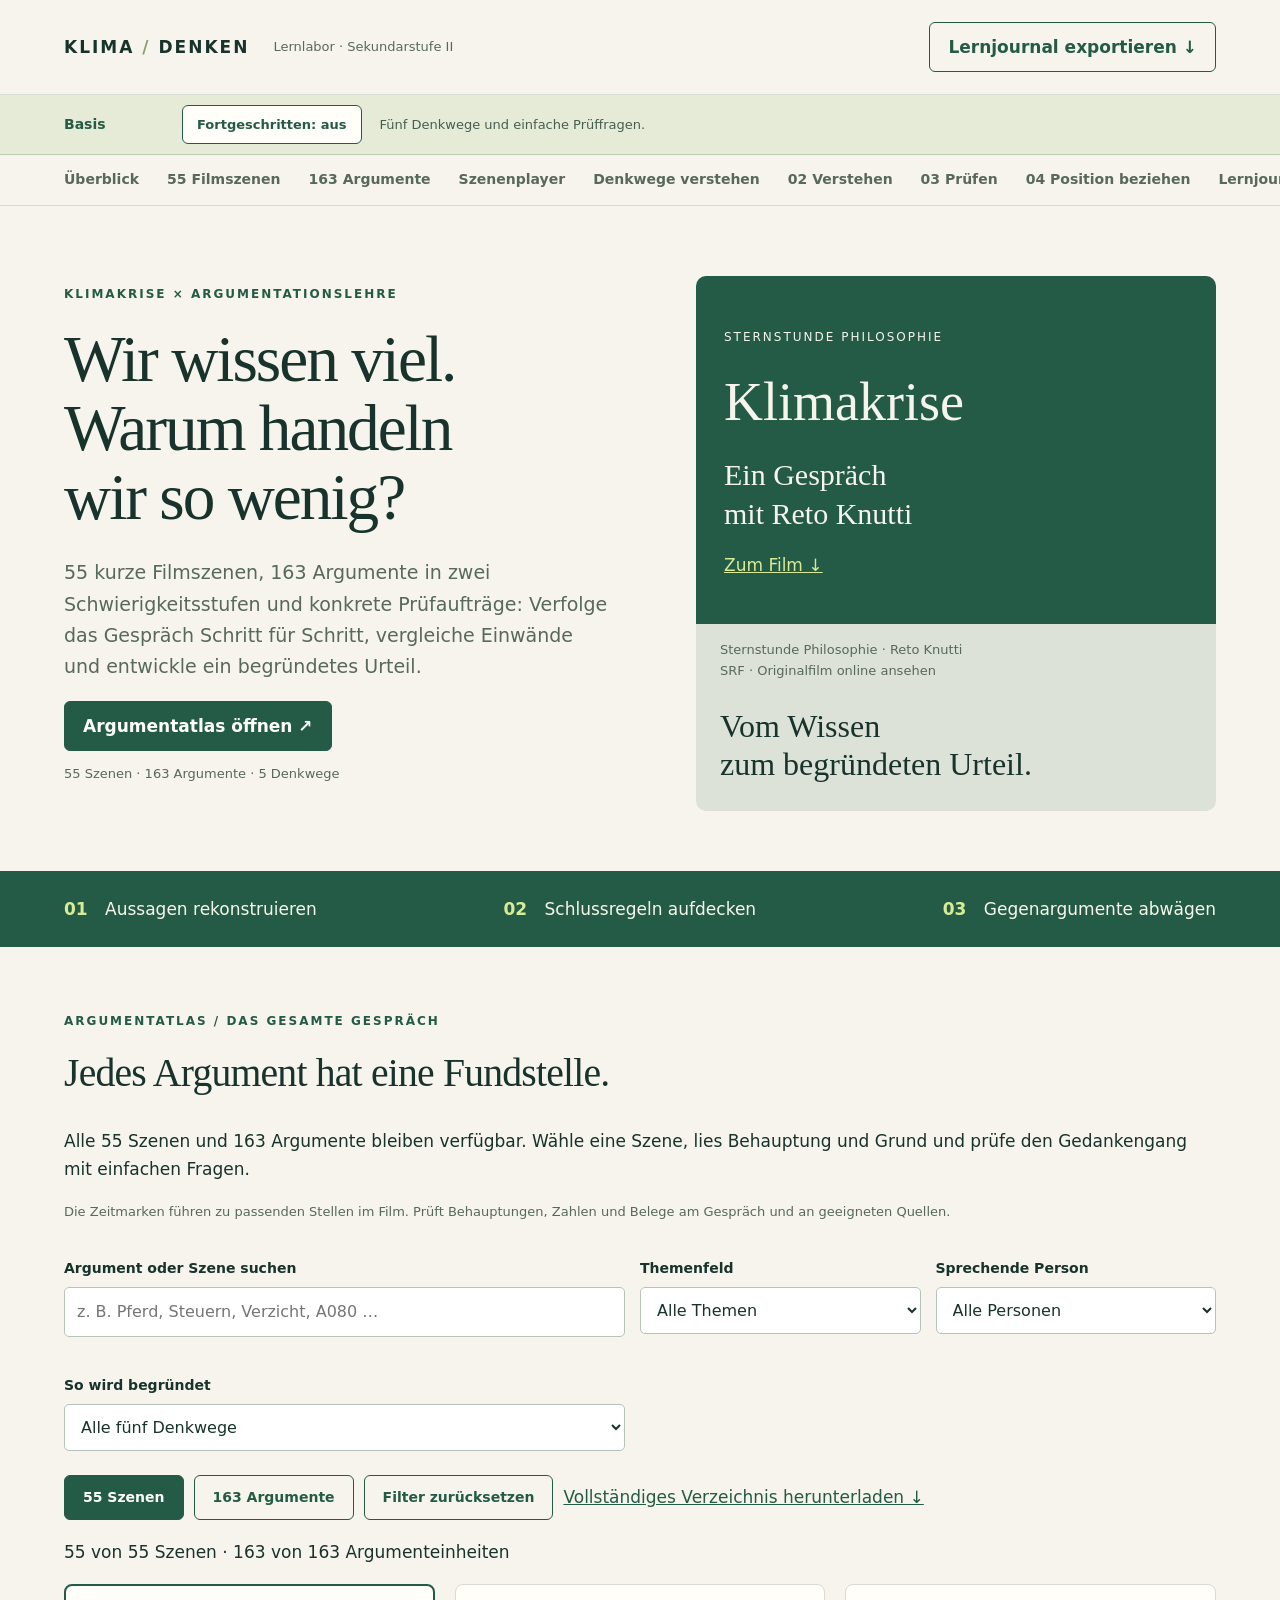
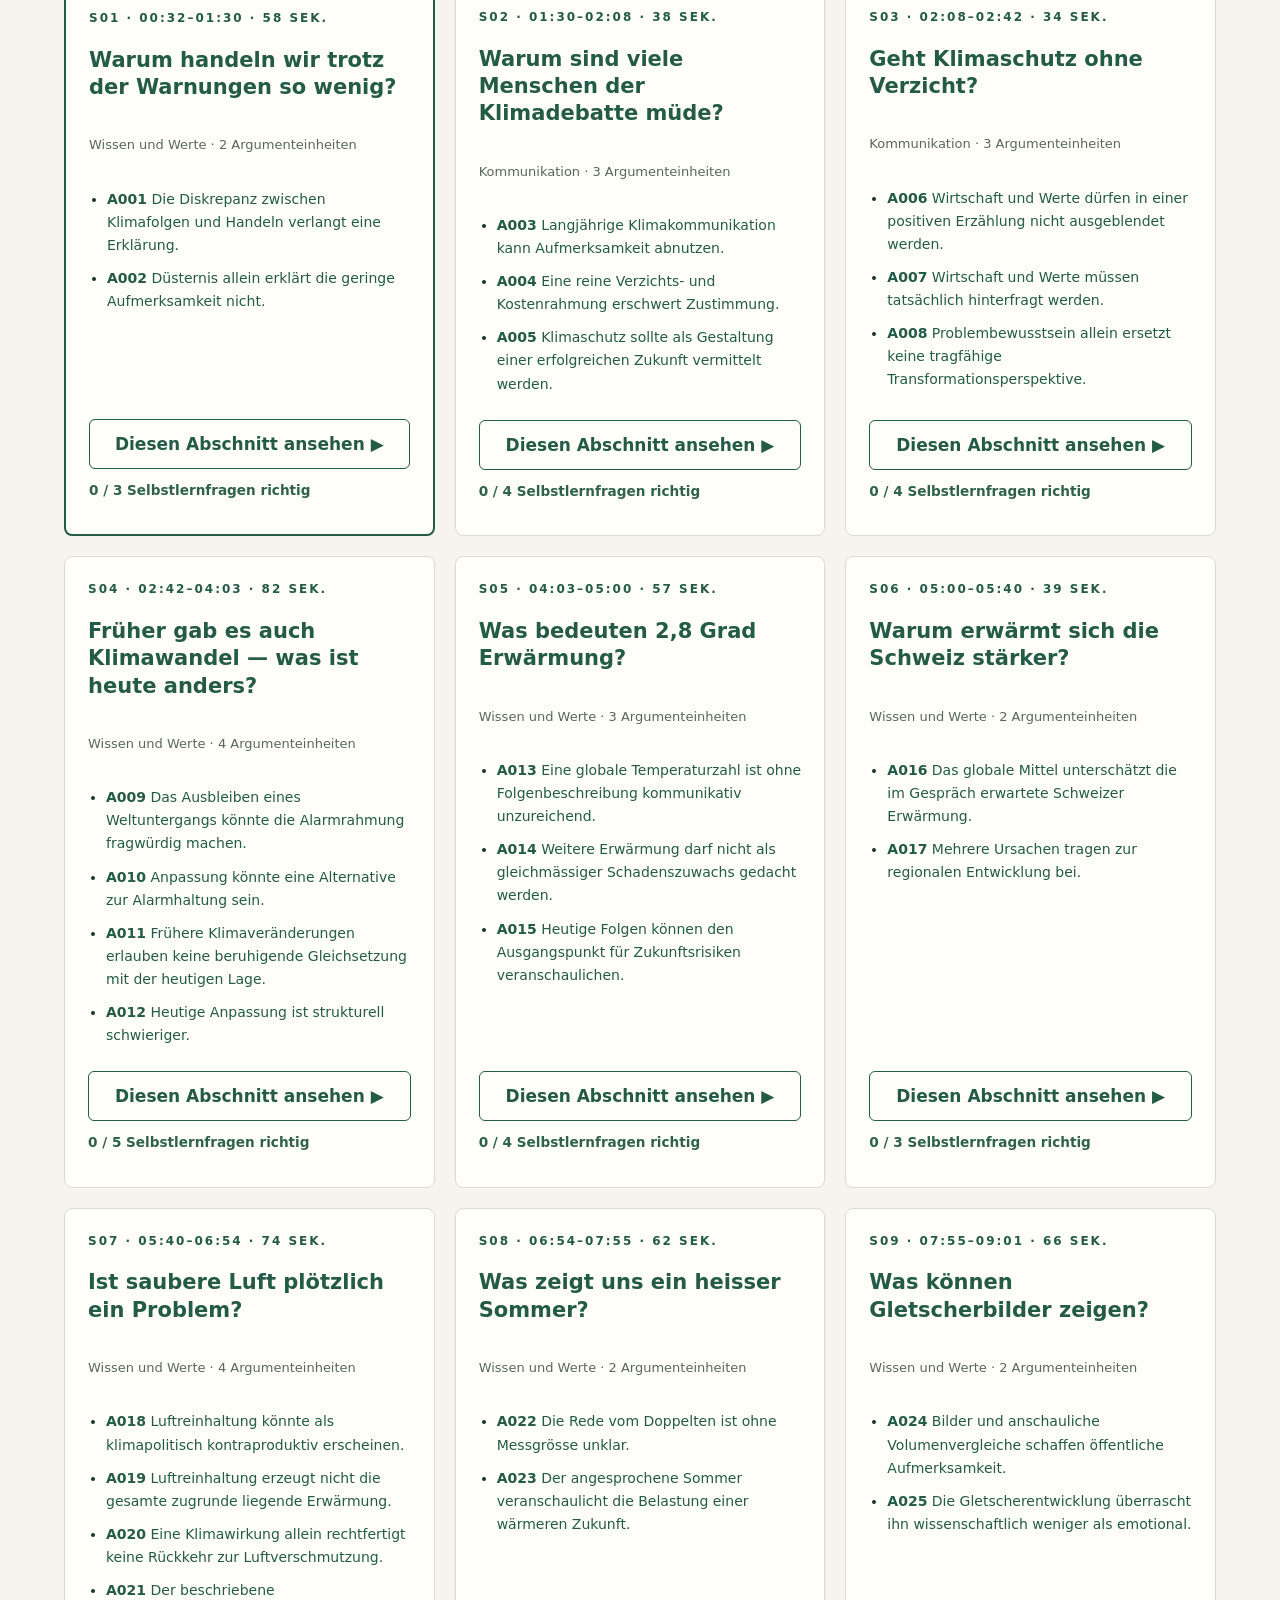
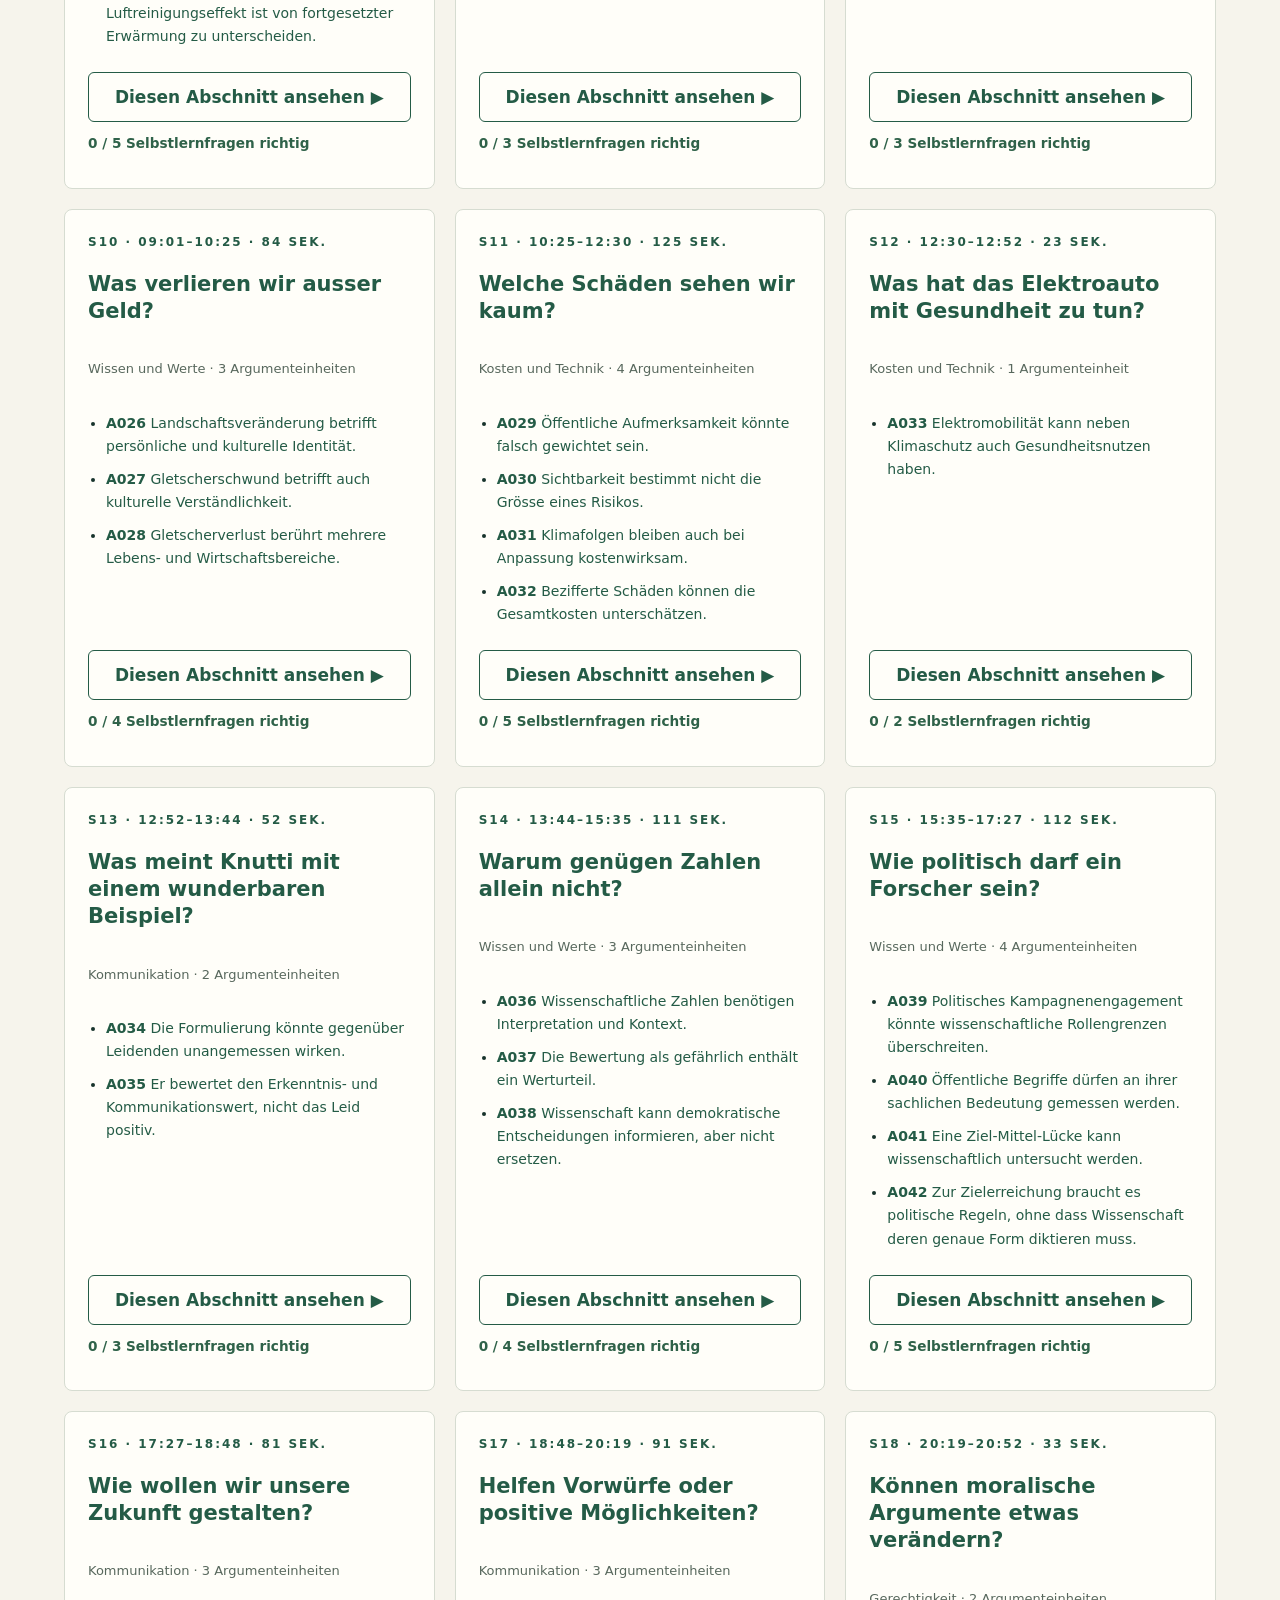
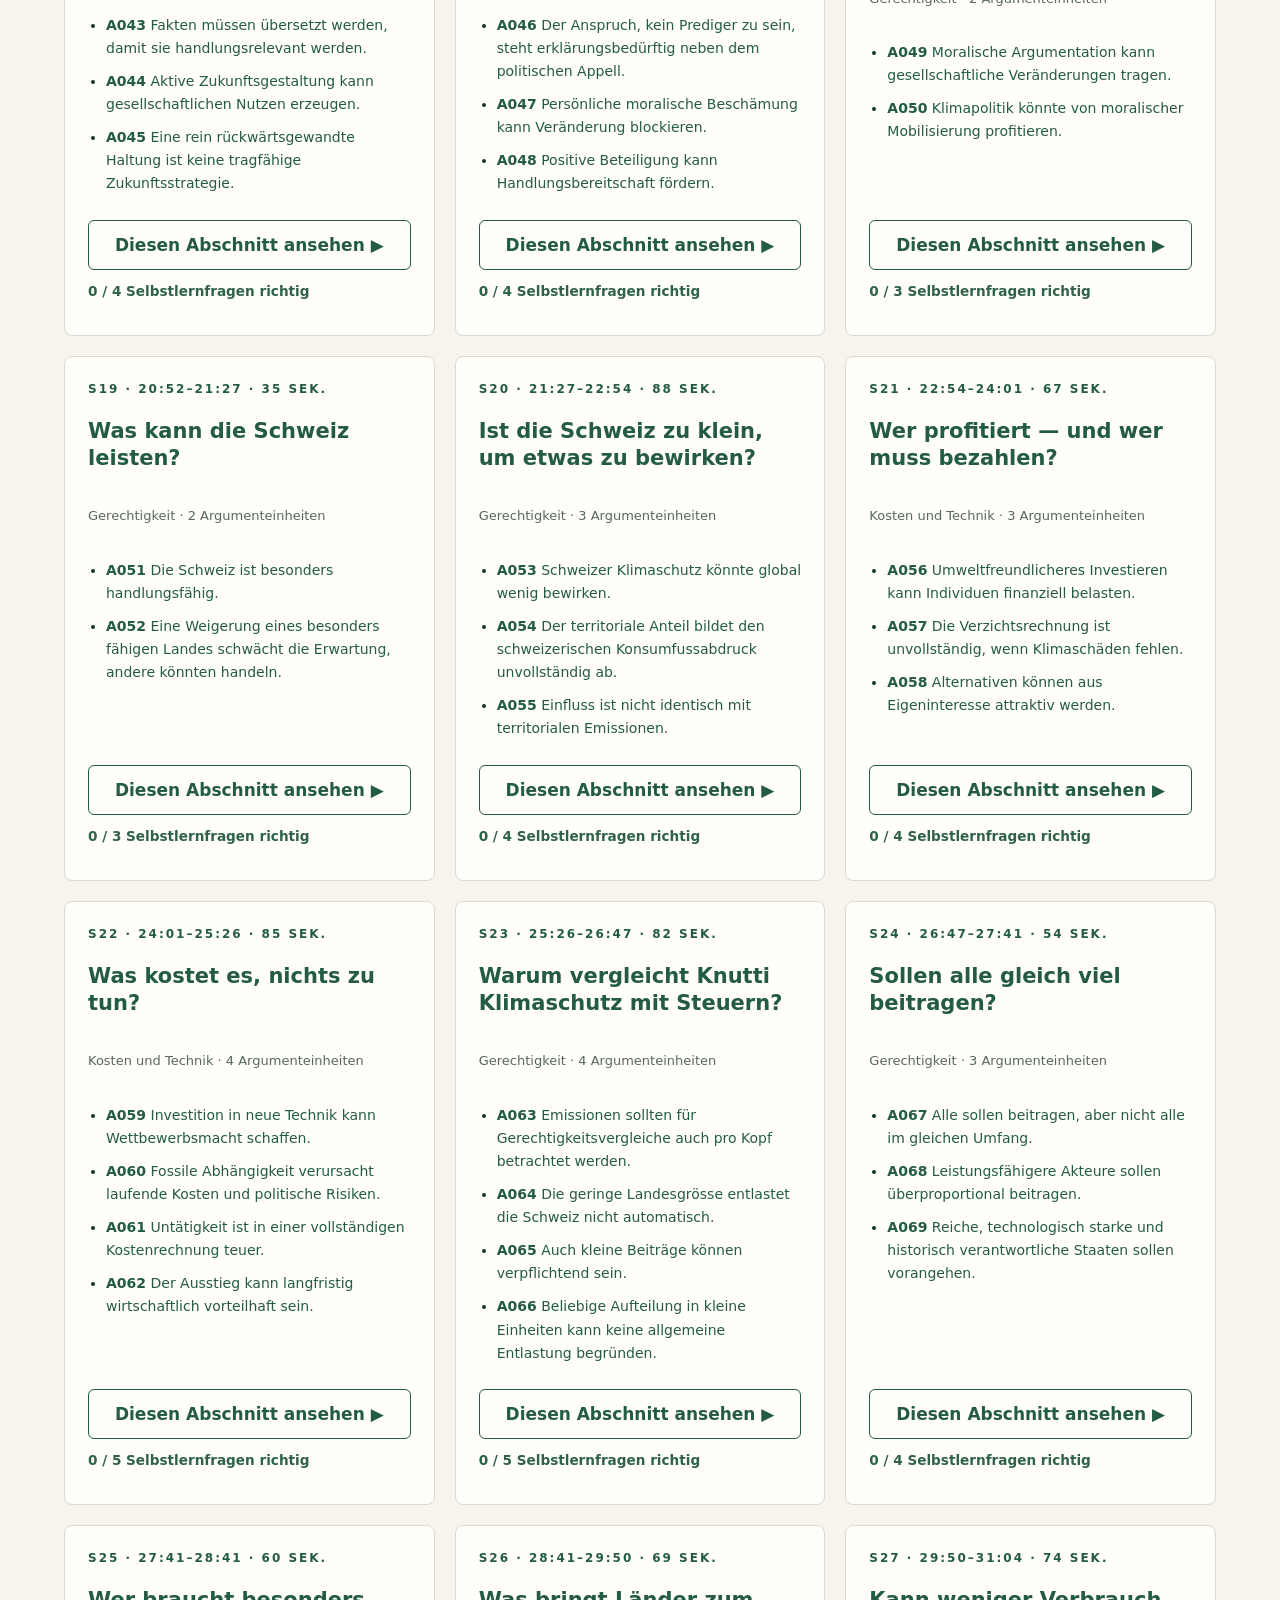
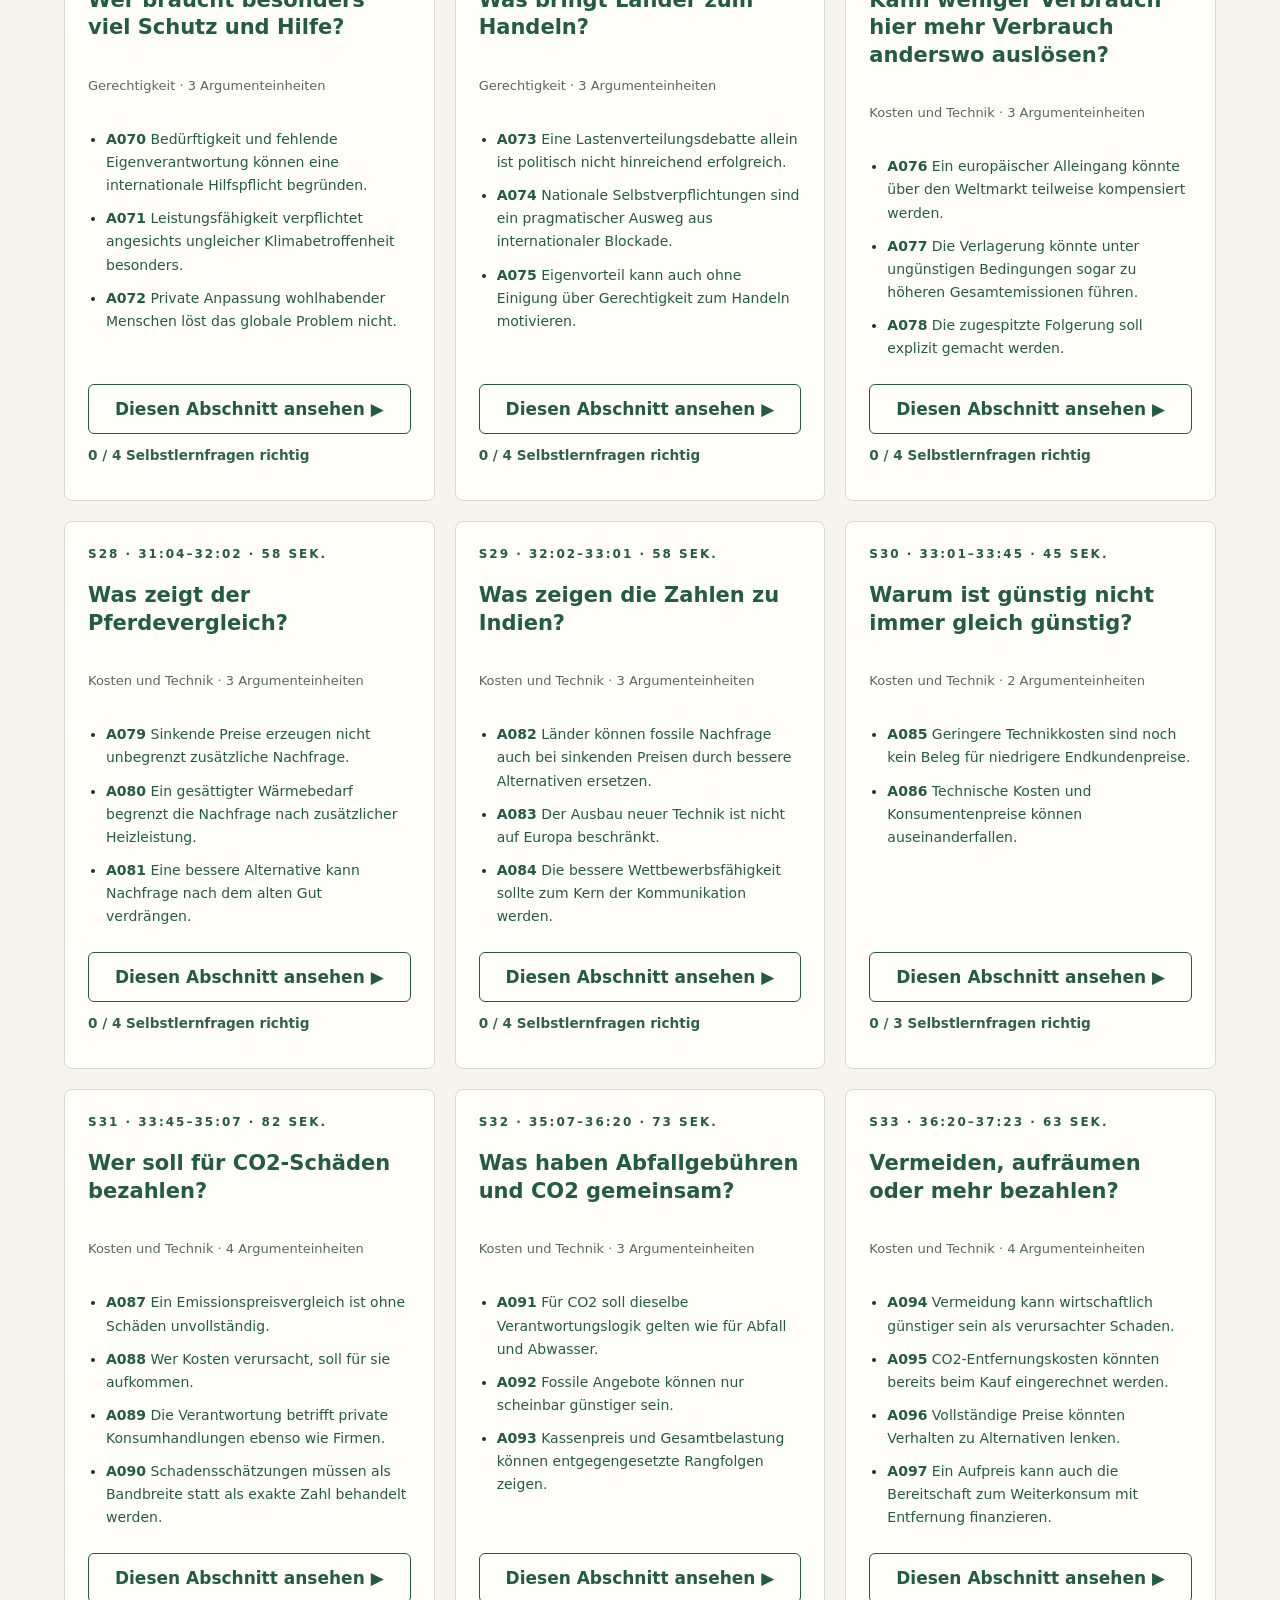
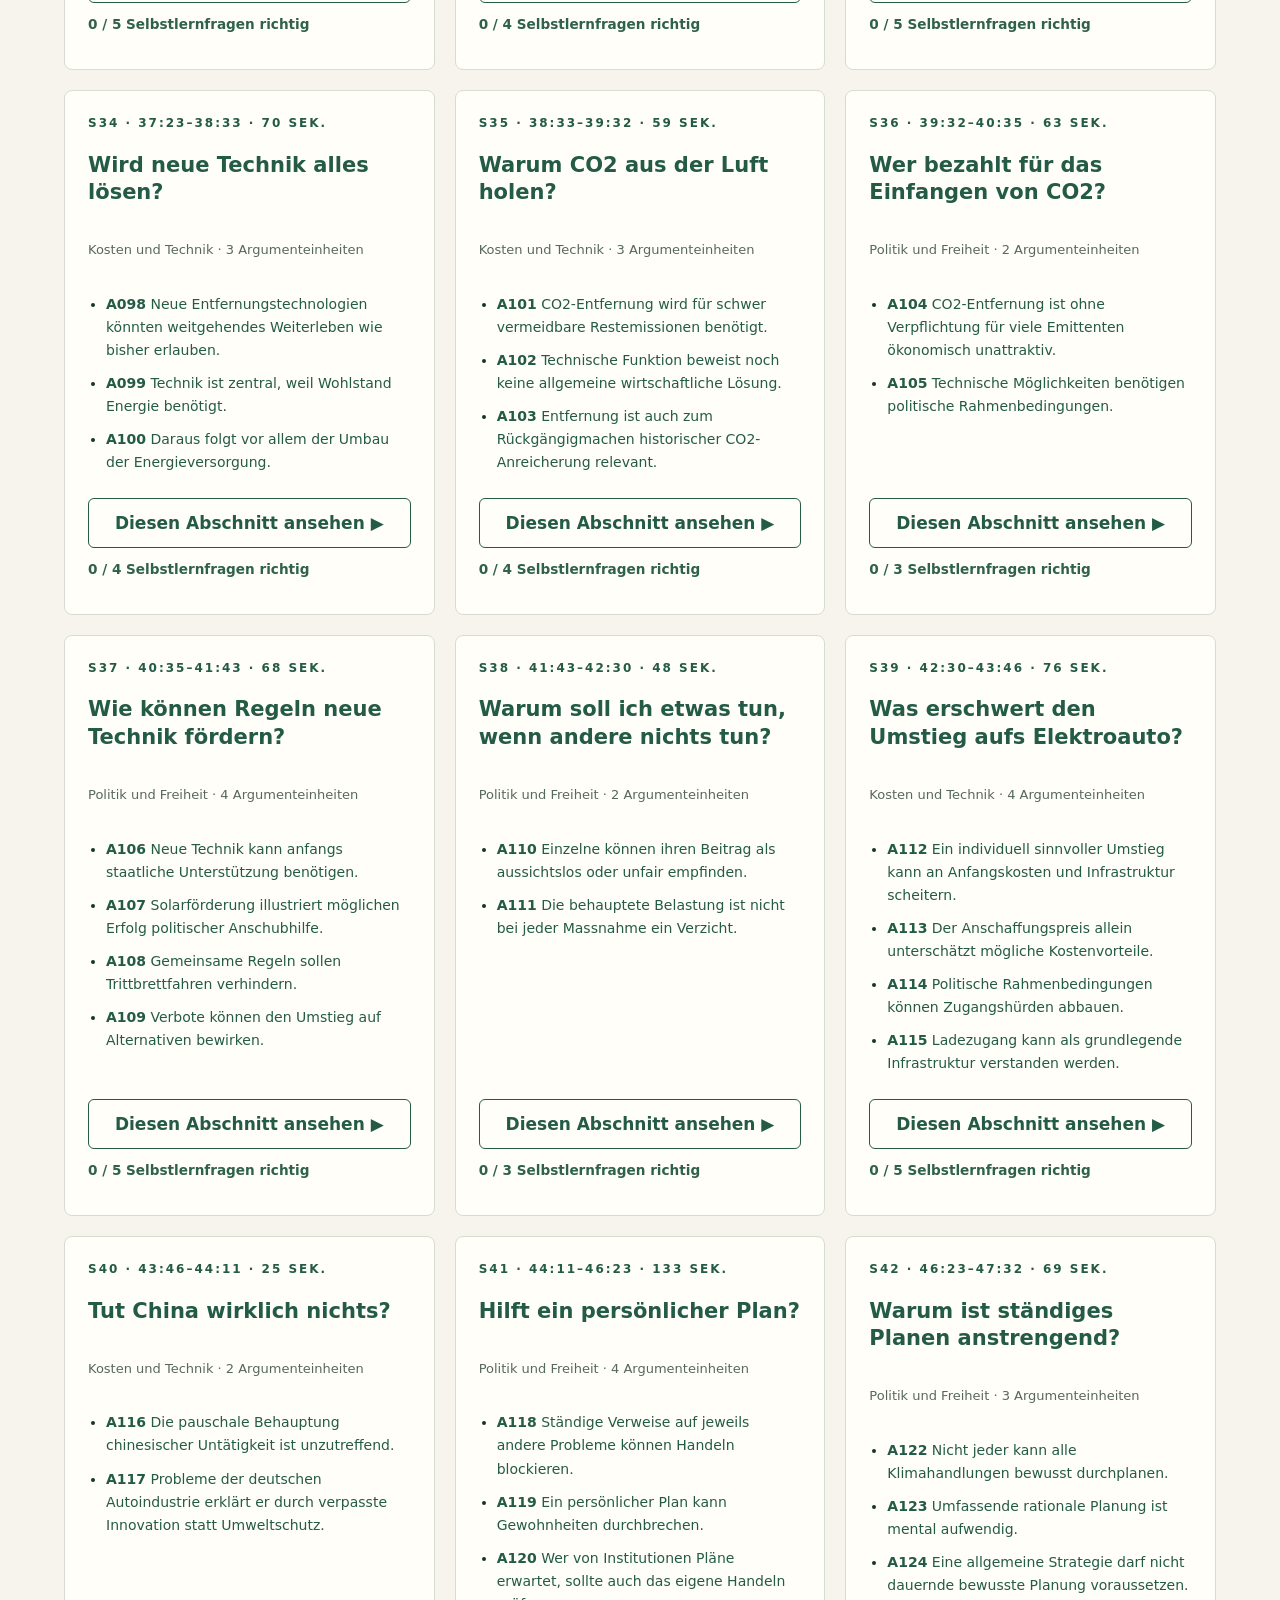
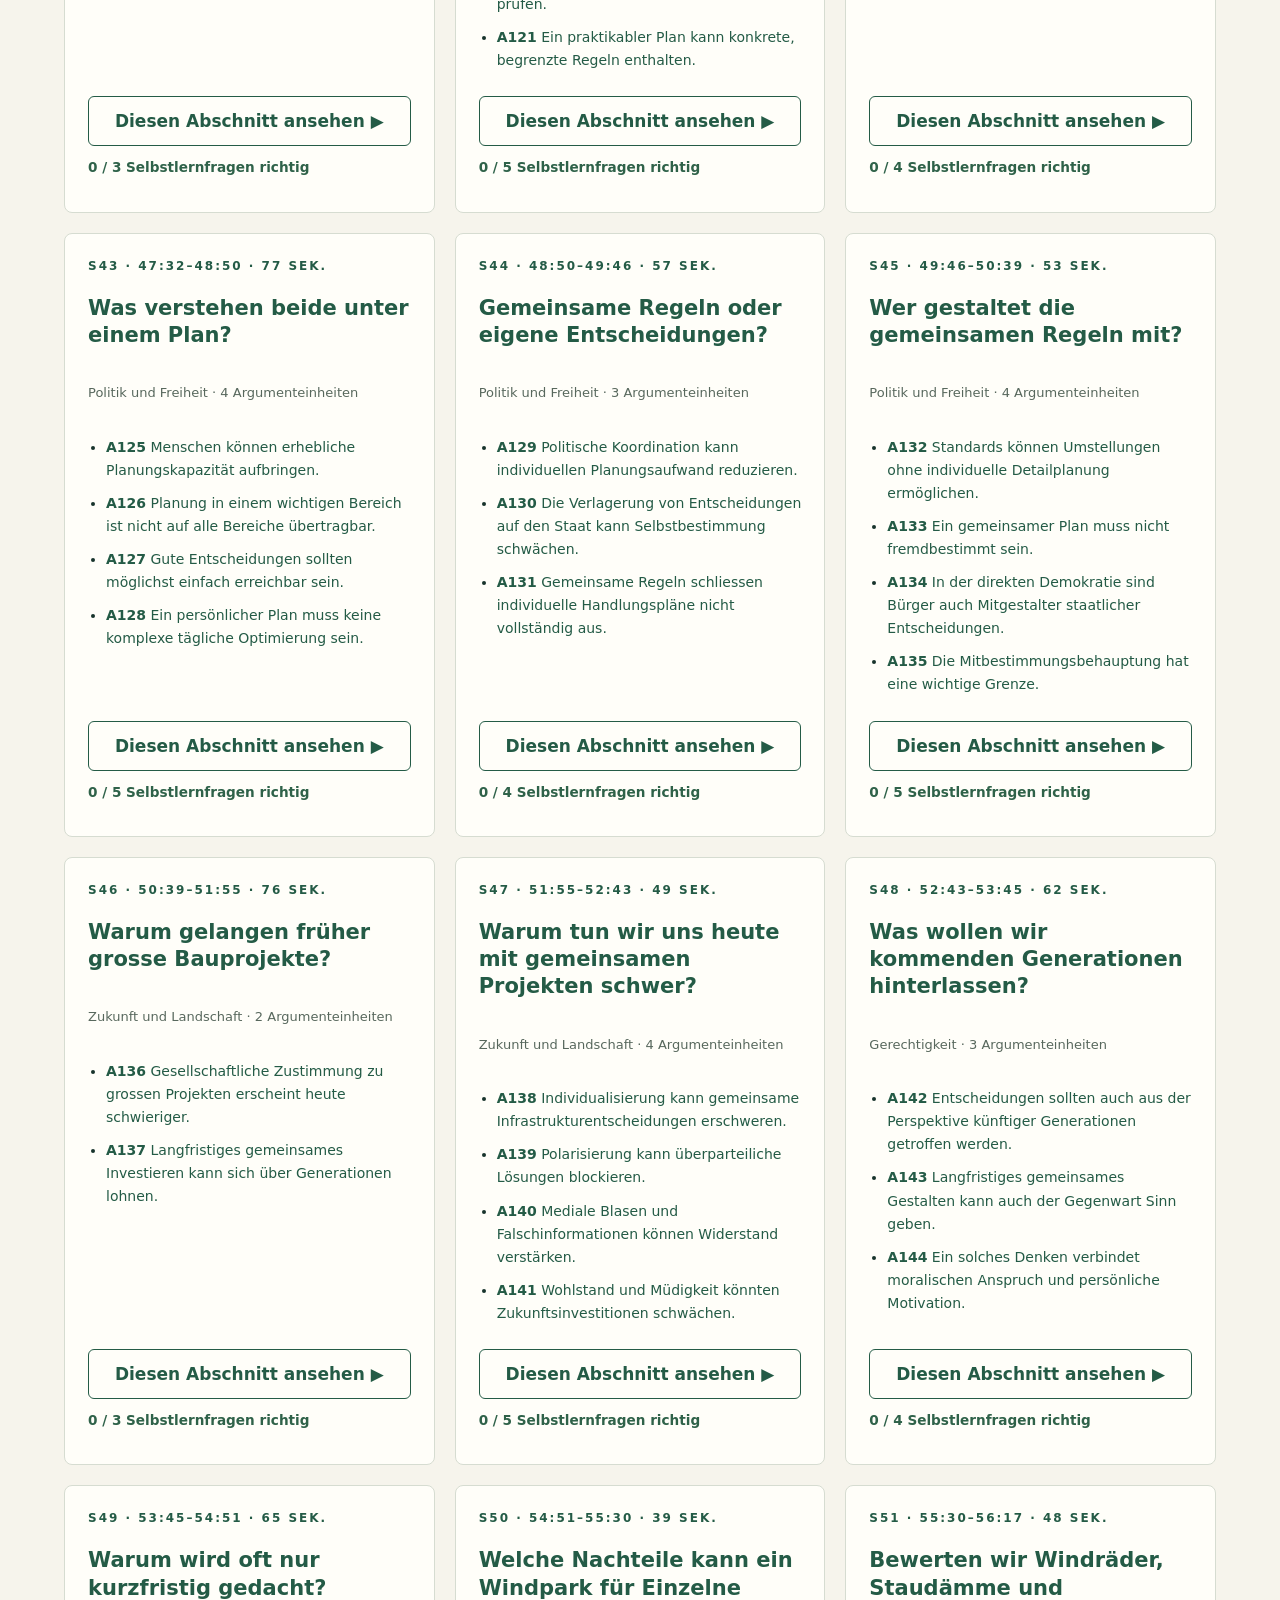
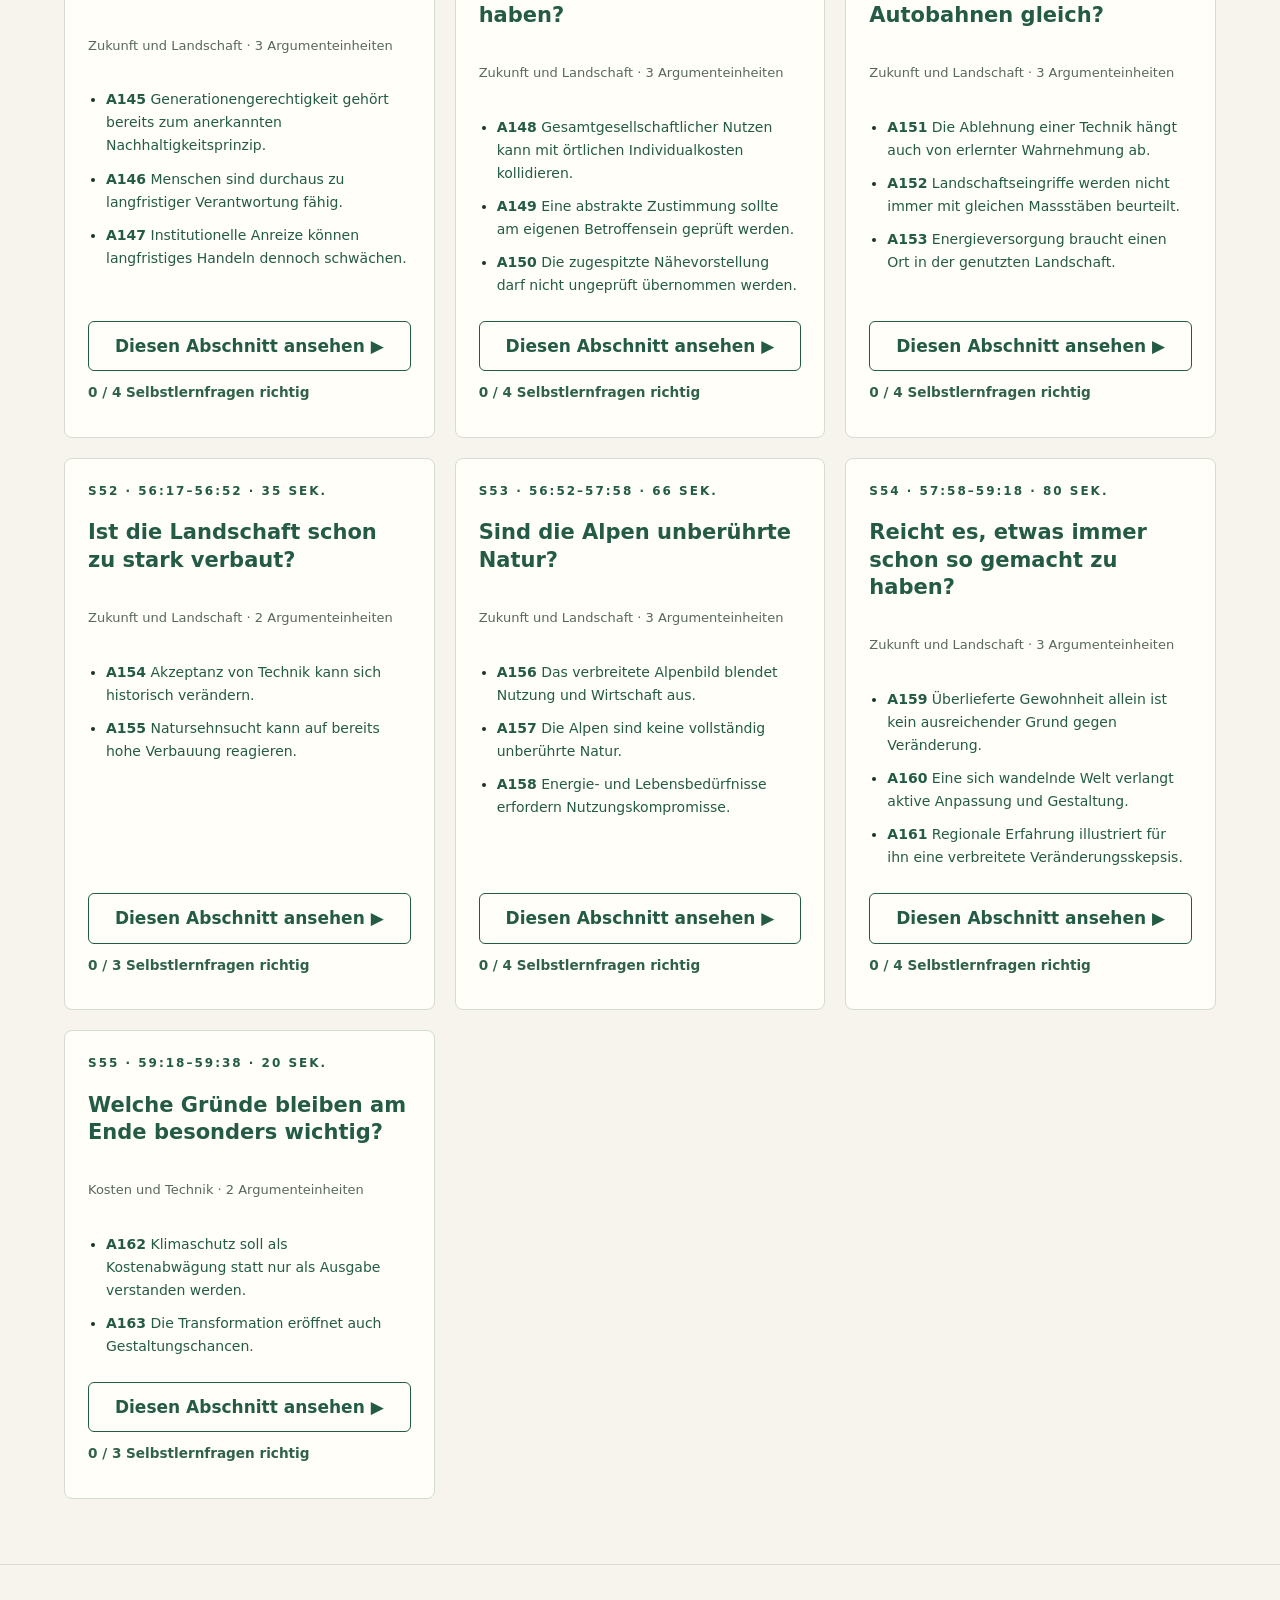
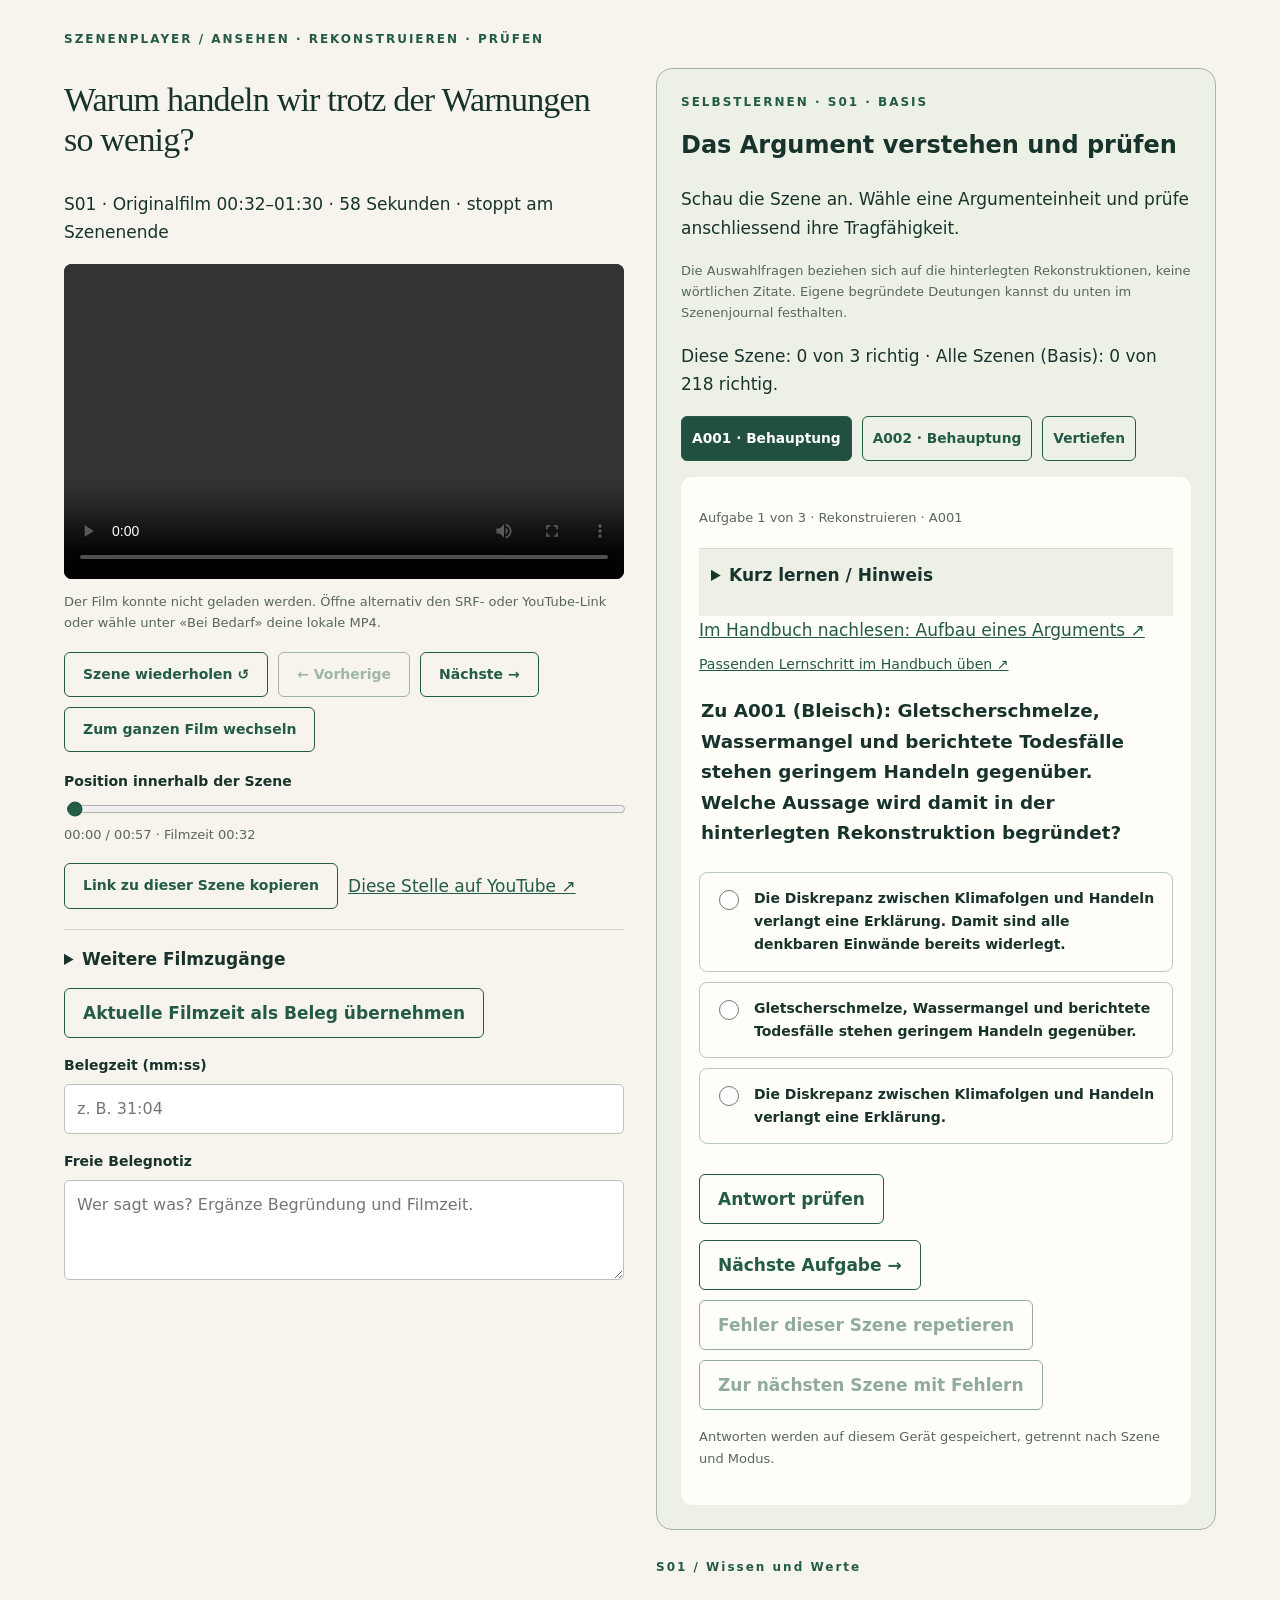
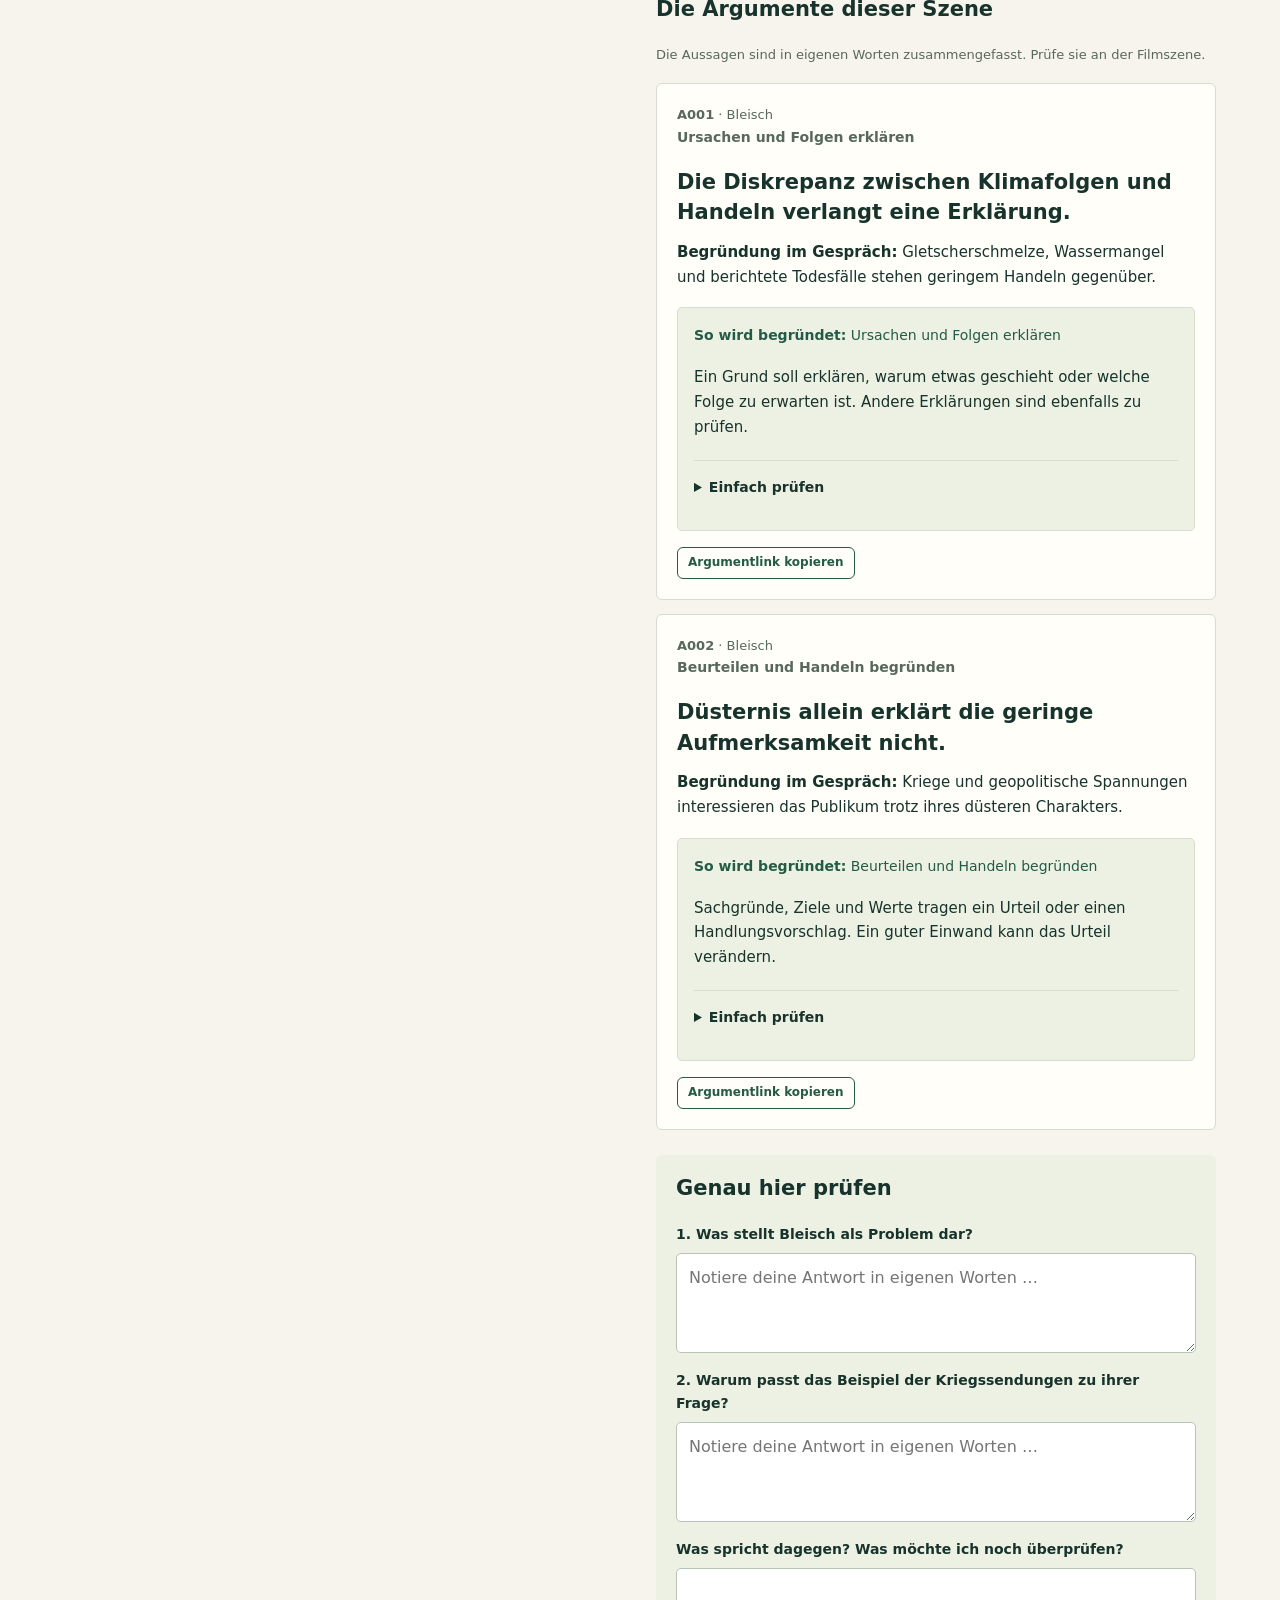
==== commit 5843c604: "Szenenübungen für Basis und Fortgeschritten mit Autokorrektur und Handbuchverweisen" ====
--- a/index.html
+++ b/index.html
@@ -1,5 +1,5 @@
 <!doctype html>
-<html lang="de-CH" data-level="basis"><head><meta charset="utf-8"><meta name="viewport" content="width=device-width,initial-scale=1"><meta name="description" content="Klimakrise verstehen, Argumente prüfen, begründet urteilen. Ein Lernlabor zum Gespräch mit Reto Knutti."><title>Klimakrise · Argumentationslabor</title><link rel="stylesheet" href="assets/style.css?v=handbuch-20261028"><script defer src="assets/analyzer.js"></script><script defer src="assets/app.js?v=handbuch-20261028"></script><script defer src="assets/framework-data.js?v=framework-20261028"></script><script defer src="assets/scenes-data.js?v=framework-20261028"></script><script defer src="assets/levels-data.js?v=handbuch-20261028"></script><script defer src="assets/levels.js?v=handbuch-20261028"></script><script defer src="assets/framework.js?v=handbuch-20261028"></script><script defer src="assets/scenes.js?v=handbuch-20261028"></script></head>
+<html lang="de-CH" data-level="basis"><head><meta charset="utf-8"><meta name="viewport" content="width=device-width,initial-scale=1"><meta name="description" content="Klimakrise verstehen, Argumente prüfen, begründet urteilen. Ein Lernlabor zum Gespräch mit Reto Knutti."><title>Klimakrise · Argumentationslabor</title><link rel="stylesheet" href="assets/style.css?v=szenenlernen-20261028"><script defer src="assets/analyzer.js"></script><script defer src="assets/app.js?v=szenenlernen-20261028"></script><script defer src="assets/framework-data.js?v=framework-20261028"></script><script defer src="assets/scenes-data.js?v=framework-20261028"></script><script defer src="assets/levels-data.js?v=szenenlernen-20261028"></script><script defer src="assets/levels.js?v=szenenlernen-20261028"></script><script defer src="assets/framework.js?v=szenenlernen-20261028"></script><script defer src="assets/scene-learning-data.js?v=szenenlernen-20261028"></script><script defer src="assets/scene-learning.js?v=szenenlernen-20261028"></script><script defer src="assets/scenes.js?v=szenenlernen-20261028"></script></head>
 <body><a class="skip" href="#main">Zum Inhalt</a><header><a class="brand" href="#start">KLIMA<span> / </span>DENKEN</a><span class="tag">Lernlabor · Sekundarstufe II</span><button id="export">Lernjournal exportieren ↓</button></header><aside class="level-bar" aria-label="Lernniveau"><span class="level-current" id="levelLabel">Basis</span><button id="levelToggle" type="button" aria-label="Fortgeschrittenenmodus" aria-pressed="false" aria-describedby="levelHelp">Fortgeschritten: aus</button><p id="levelHelp">Fünf Denkwege und einfache Prüffragen.</p></aside>
 <nav aria-label="Lernstationen"><a href="#start">Überblick</a><a href="#szenen">55 Filmszenen</a><a href="#argumentliste">163 Argumente</a><a href="#gespraech">Szenenplayer</a><a href="#framework"><span class="level-basic">Denkwege verstehen</span><span class="level-advanced">Handbuch-Framework</span></a><a href="#werkzeug">02 Verstehen</a><a href="#pruefen">03 Prüfen</a><a href="#schreiben">04 Position beziehen</a><a href="#journal">Lernjournal</a></nav>
 <main id="main"><section id="start" class="hero"><div><p class="eyebrow">KLIMAKRISE × ARGUMENTATIONSLEHRE</p><h1>Wir wissen viel.<br>Warum handeln<br>wir so wenig?</h1><p class="lead">55 kurze Filmszenen, 163 Argumente in zwei Schwierigkeitsstufen und konkrete Prüfaufträge: Verfolge das Gespräch Schritt für Schritt, vergleiche Einwände und entwickle ein begründetes Urteil.</p><a class="primary" href="#szenen">Argumentatlas öffnen ↗</a><p class="small"><span class="level-basic">55 Szenen · 163 Argumente · 5 Denkwege</span><span class="level-advanced">55 Szenen · 163 Einzelanalysen · 164 Referenzkategorien</span></p></div><figure><div class="film-poster"><span>STERNSTUNDE PHILOSOPHIE</span><strong>Klimakrise</strong><p>Ein Gespräch<br>mit Reto Knutti</p><a href="#gespraech">Zum Film ↓</a></div><figcaption>Sternstunde Philosophie · Reto Knutti<br>SRF · Originalfilm online ansehen</figcaption><div class="quote">Vom Wissen<br>zum begründeten Urteil.</div></figure></section>
--- a/assets/style.css
+++ b/assets/style.css
@@ -14,3 +14,8 @@
 
 /* Handbook: readable base, optional precision within each chapter. */
 .handbook-document{max-width:960px;margin:auto;padding:48px 24px}.handbook-document h1{font-size:clamp(2.4rem,6vw,4rem)}#handbookContents{position:static;display:grid;gap:8px;margin:30px 0;padding:20px;background:var(--paper,#f7f5ec)}.handbook-chapter{padding:32px 0;border-top:2px solid #b6c6ba;scroll-margin-top:130px}.handbook-chapter h3{font-size:1.1rem;margin:22px 0 5px}.handbook-chapter p{max-width:78ch}.handbook-lead{font-size:1.2rem}.handbook-way{padding:16px 22px;background:#e5ede4;border-radius:12px;margin:20px 0}.handbook-depth{border:2px solid #326b52;border-radius:12px;padding:18px;margin-top:24px}.handbook-depth>summary{font-weight:700;cursor:pointer}.handbook-entry{border-top:1px solid #b6c6ba;padding:16px 0}.handbook-entry summary{cursor:pointer;font-weight:700}.handbook-entry h4{margin:10px 0}#handbookReference{margin-top:40px}#handbookSearch{width:100%}@media print{.handbook-document{max-width:none;padding:0}.handbook-chapter{break-before:page}.handbook-depth{break-inside:auto}.handbook-entry{break-inside:avoid}#handbookContents{display:none}.handbook-document header,.handbook-actions,#handbookSearch{display:none}.handbook-document a{overflow-wrap:anywhere}}
+
+/* Self-learning, entirely in the browser. */
+.learning-overview,.learning-path{background:#edf1e5;border:1px solid #a4b6a5;border-radius:16px;padding:24px;margin:28px 0}.learning-path{scroll-margin-top:130px}.learning-overview h2{font-size:1.6rem}.learning-path h3{font-size:1.5rem}.learning-steps,.learning-controls{display:flex;flex-wrap:wrap;gap:10px;margin:16px 0}.learning-steps button[aria-pressed="true"]{background:#214f40;color:white}.learning-card{background:#fffef8;border-radius:12px;padding:22px}.learning-card fieldset{border:0;padding:0;margin:20px 0}.learning-card legend{font-weight:700;font-size:1.15rem;margin-bottom:14px;max-width:100%}.learning-option{display:flex;align-items:flex-start;gap:12px;padding:14px;border:1px solid #bccbbd;border-radius:8px;margin:10px 0;cursor:pointer}.learning-option input{width:20px;height:20px;flex:0 0 20px;margin-top:3px}.learning-option:has(input:checked){outline:2px solid #38664b;background:#eef4ec}.learning-card fieldset:disabled{opacity:1}.learning-hint{padding:12px;background:#edf1e5}.learning-hint summary{cursor:pointer;font-weight:700}.learning-feedback:not(:empty){padding:18px;margin:18px 0;border-left:5px solid #8b6825;background:#fff3db}.learning-feedback.is-correct{border-color:#2b6b45;background:#e4f3e6}.learning-feedback p{margin:8px 0 0}.learning-controls button:disabled,.learning-overview button:disabled{opacity:.5;cursor:default}@media(max-width:600px){.learning-path,.learning-overview{padding:14px}.learning-card{padding:14px}.learning-steps{display:grid;grid-template-columns:1fr}.learning-option{padding:12px}}@media print{.learning-overview,.learning-path{display:none}}
+
+.scene-learning{margin-top:0}.scene-learning h3{margin-top:8px}.scene-handbook-links{display:flex;flex-direction:column;gap:9px;max-width:100%;overflow-wrap:anywhere}.scene-handbook-links>a:not(:first-child){font-size:.88rem}.scene-learning-badge{display:block;margin-top:10px;font-size:.85rem;font-weight:700;color:#2f6249}.scene-learning .learning-steps button{font-size:.86rem;padding:10px}.scene-learning .learning-card{padding:18px}.handbook-entry[id]{scroll-margin-top:135px}@media(max-width:600px){.scene-learning .learning-card{padding:12px}.scene-learning{padding:14px}.scene-learning legend{font-size:1rem}}@media print{.scene-learning-badge{display:none}}
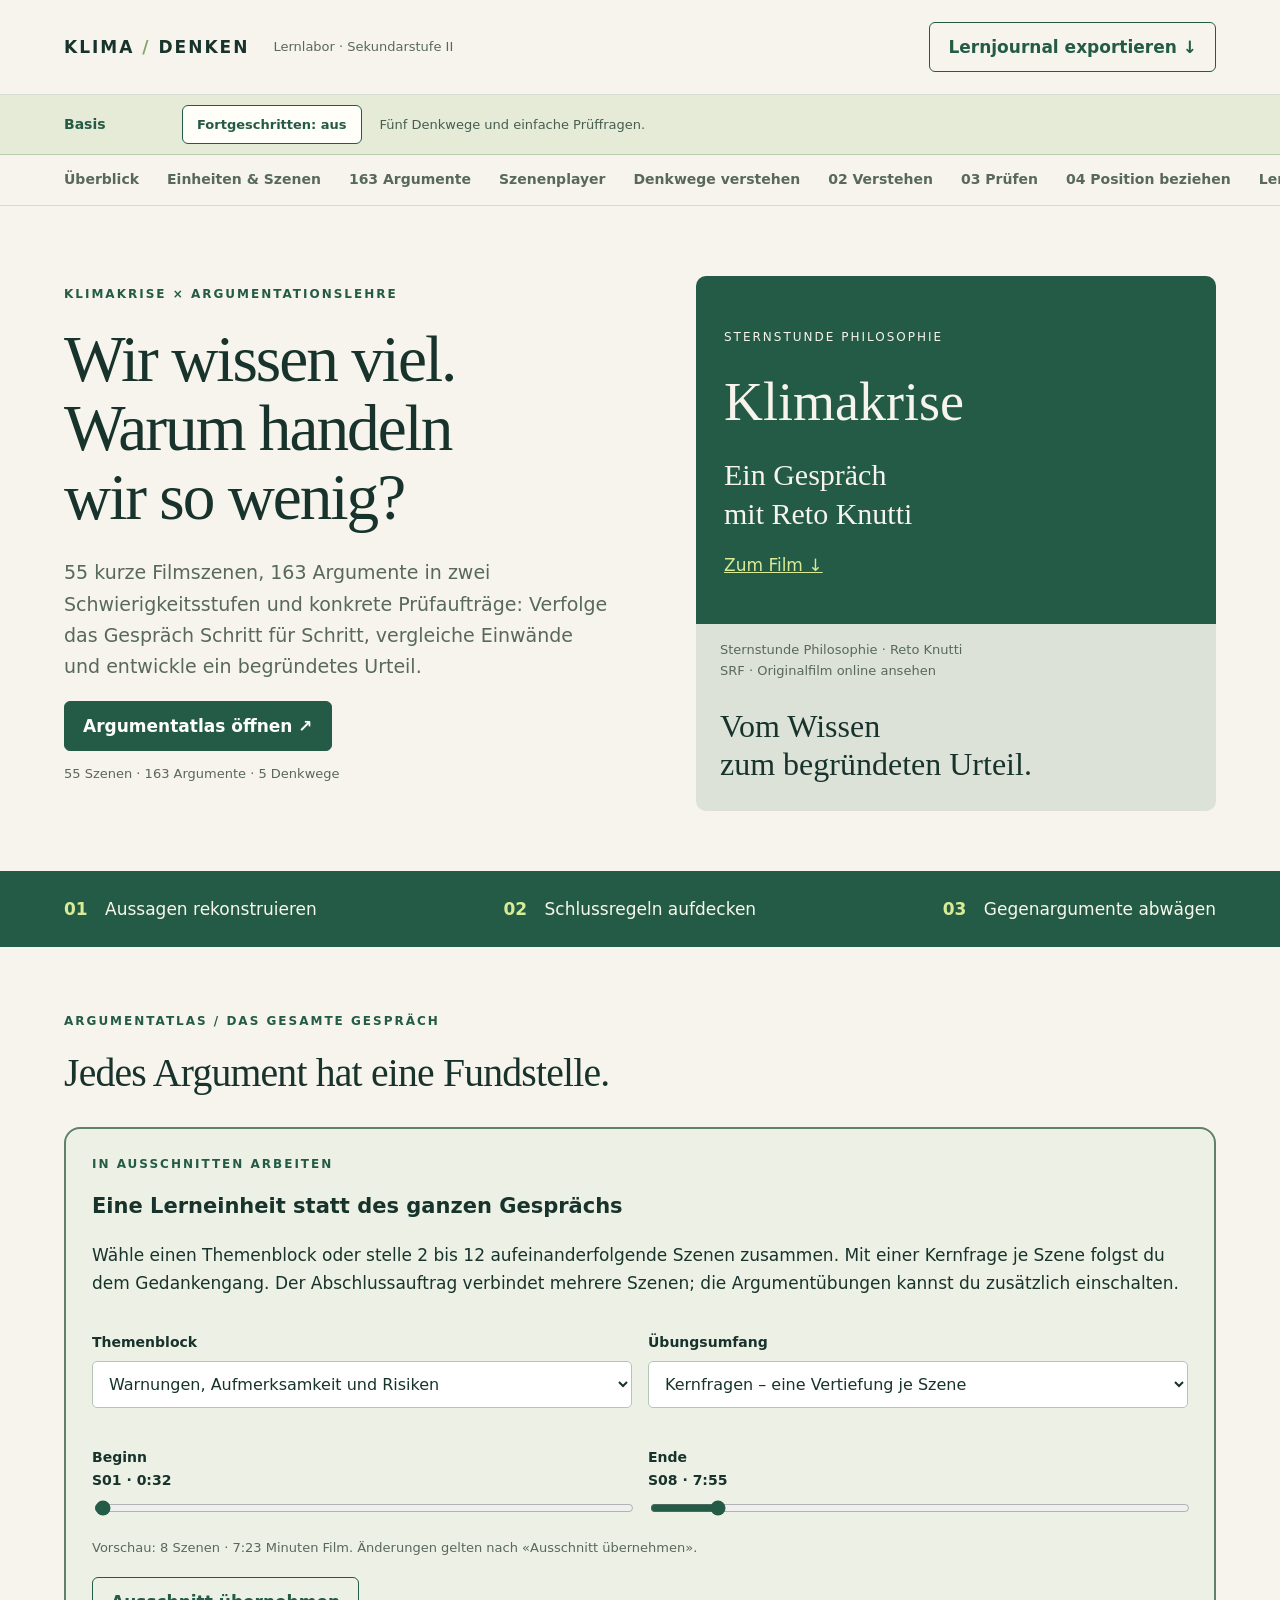
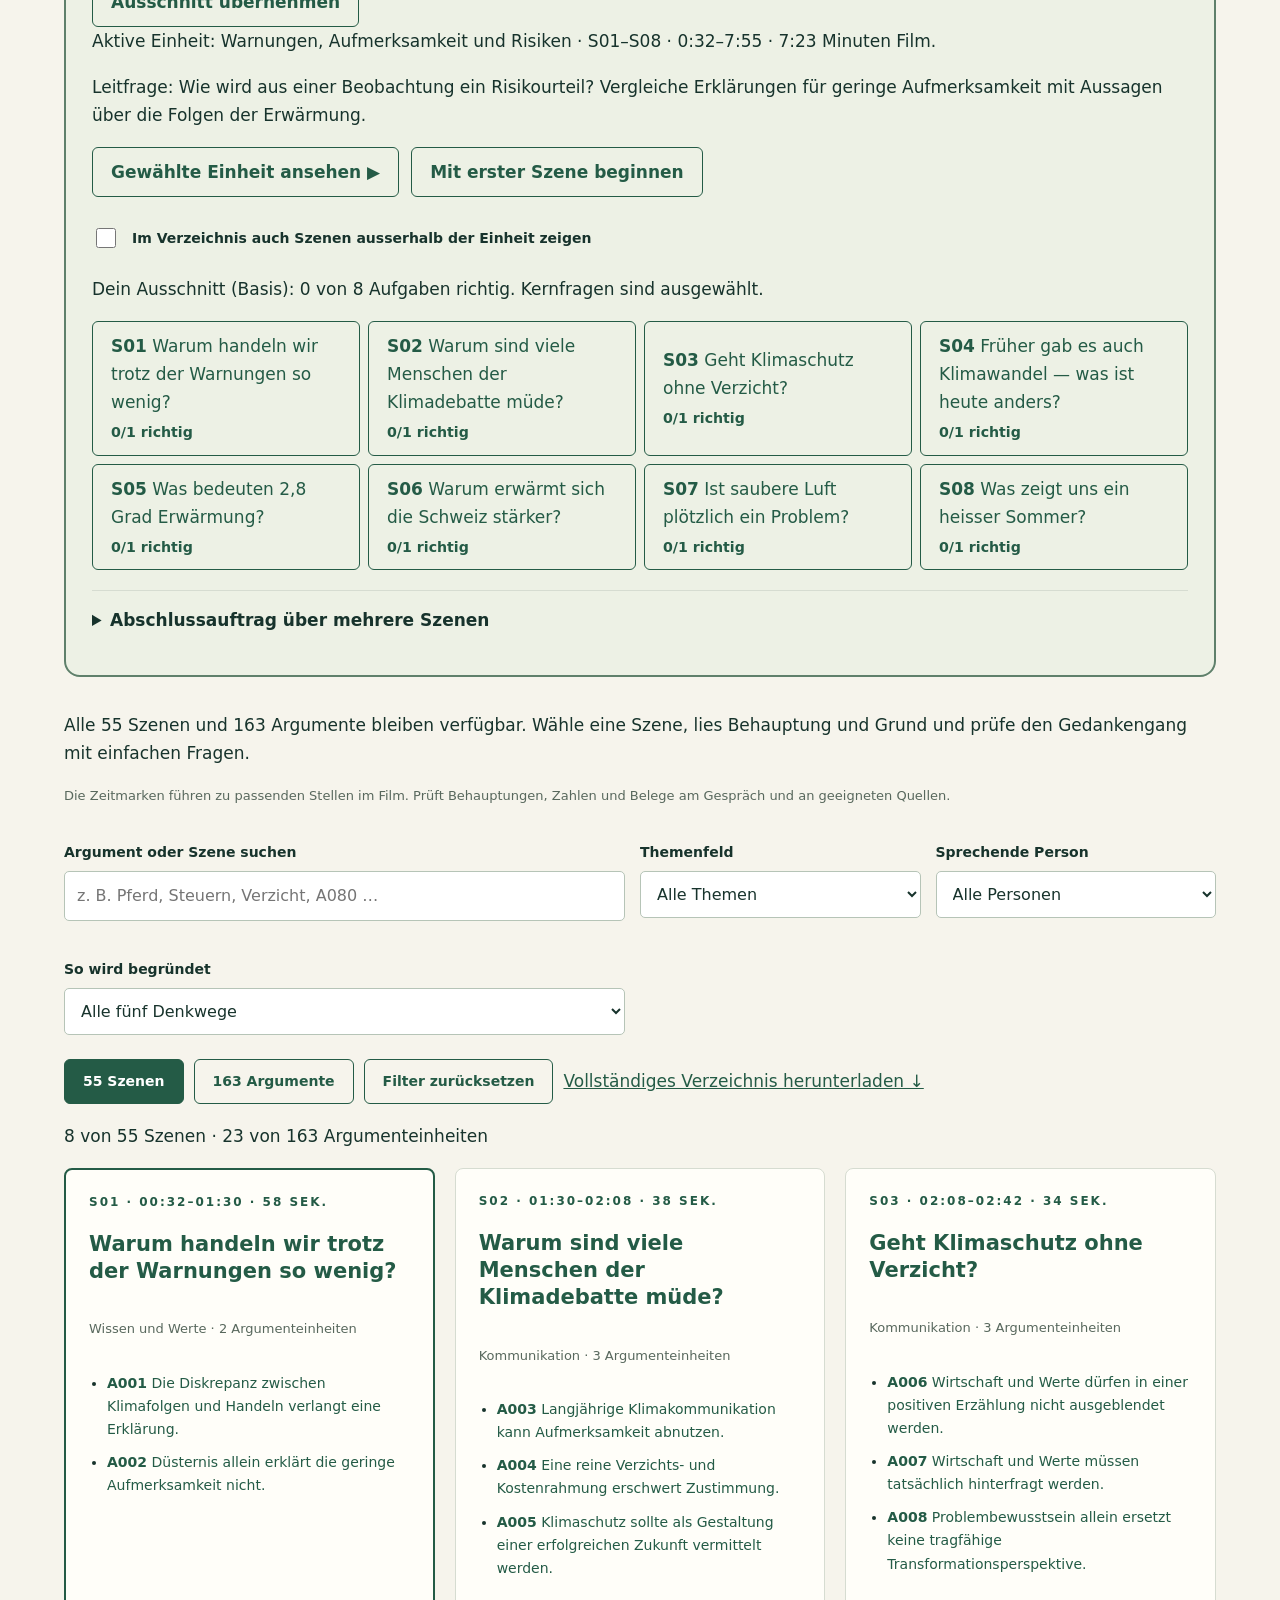
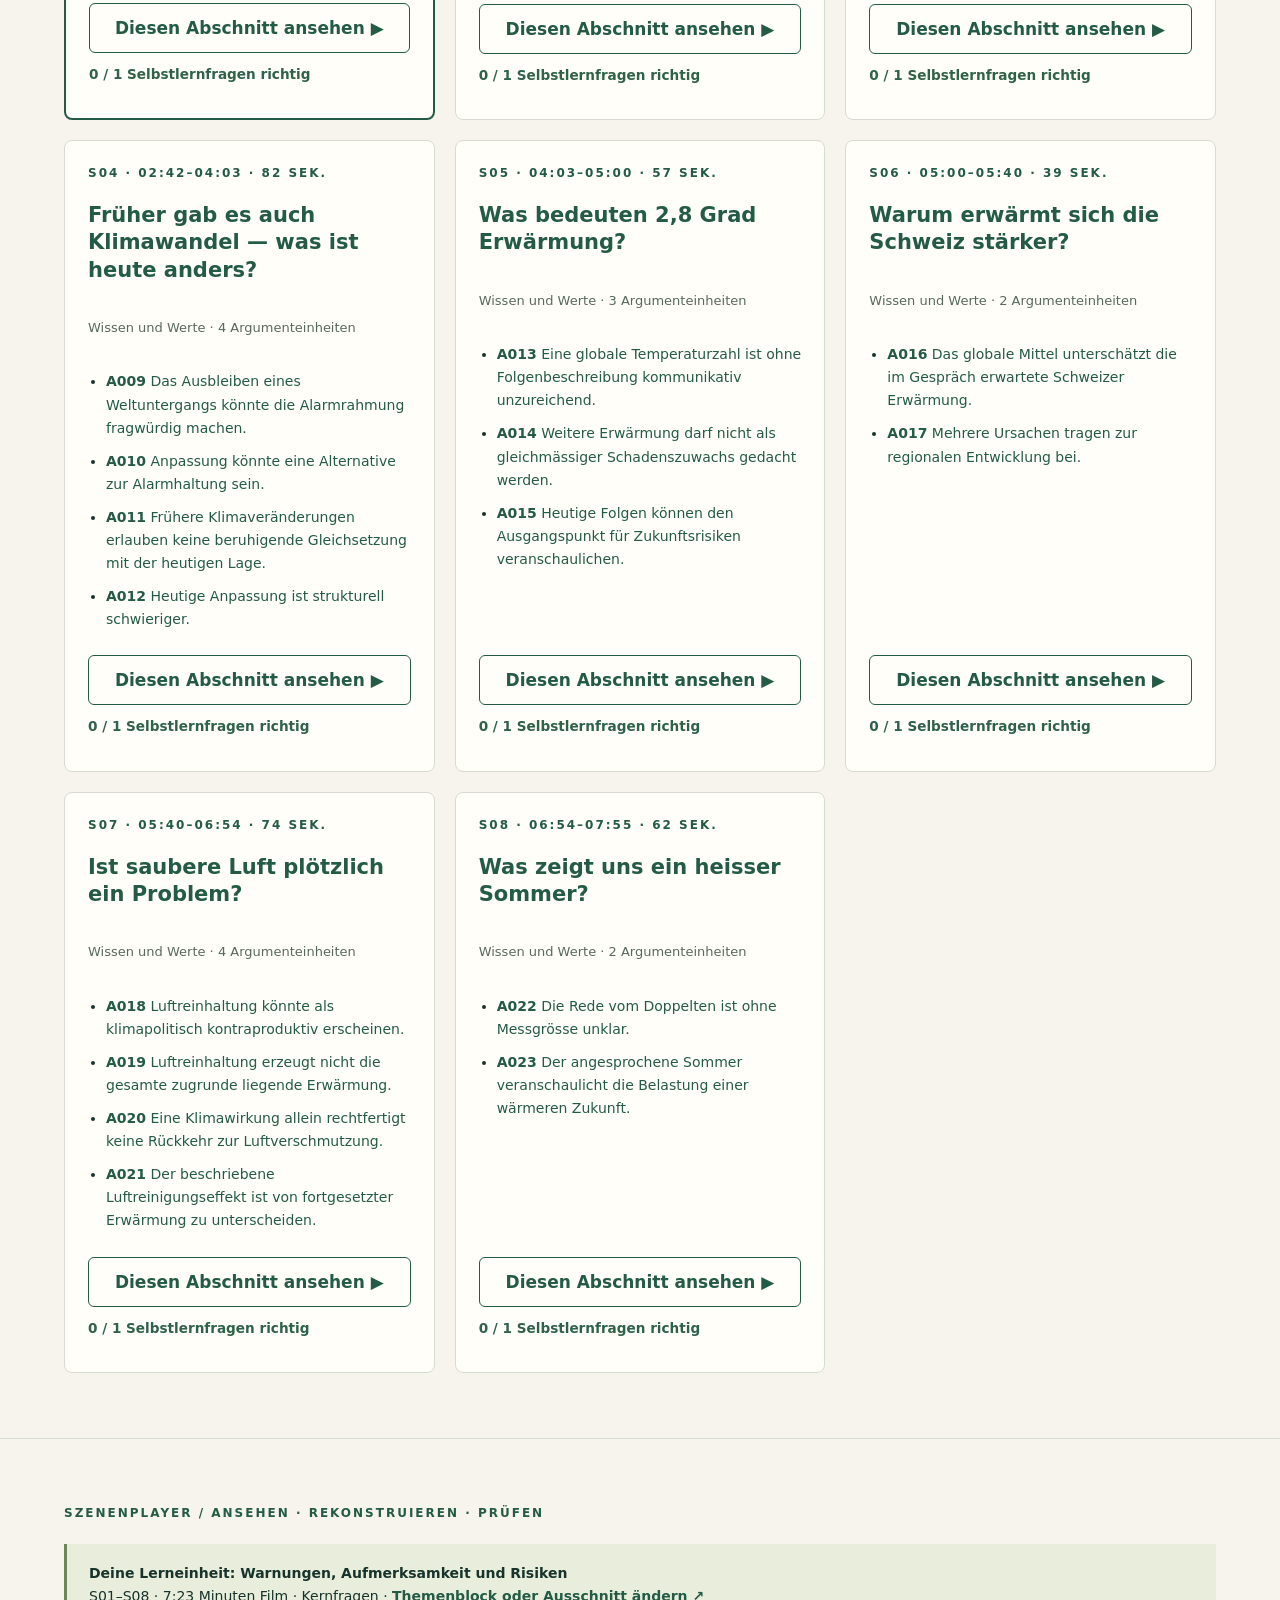
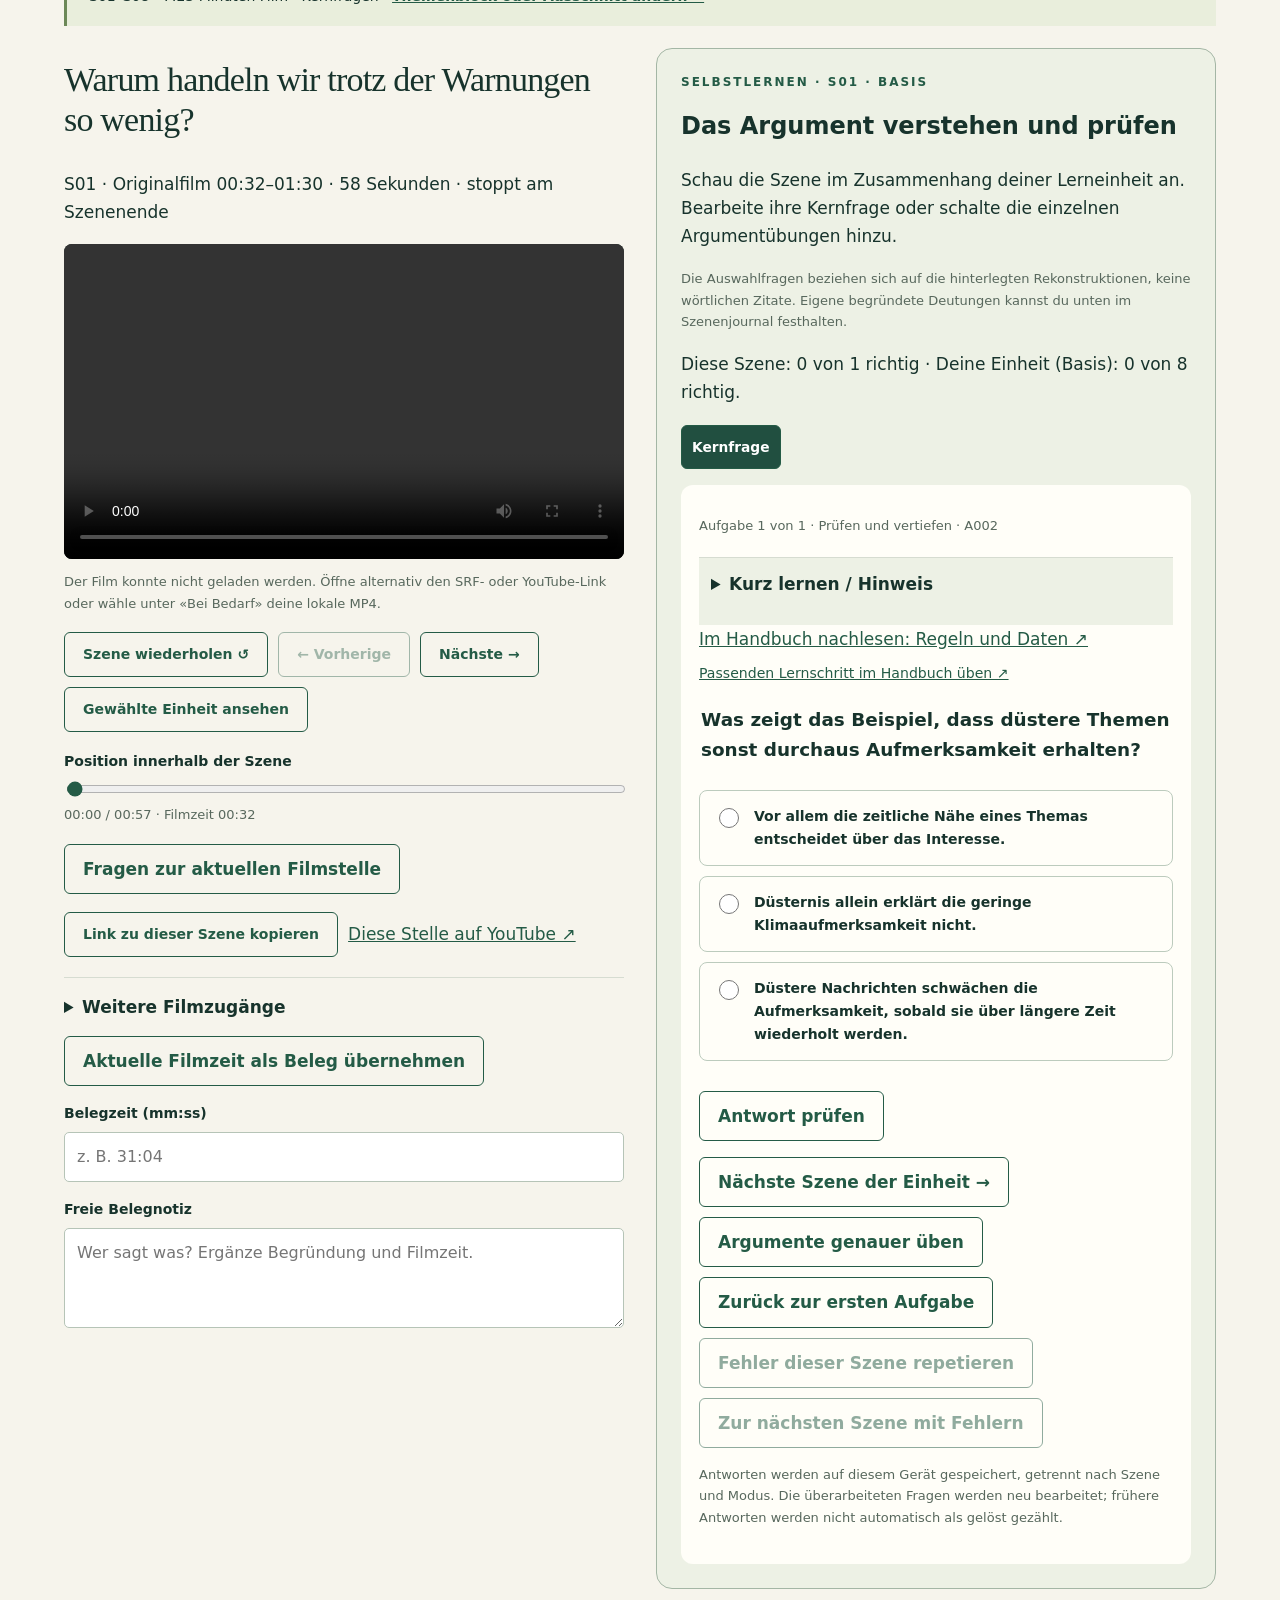
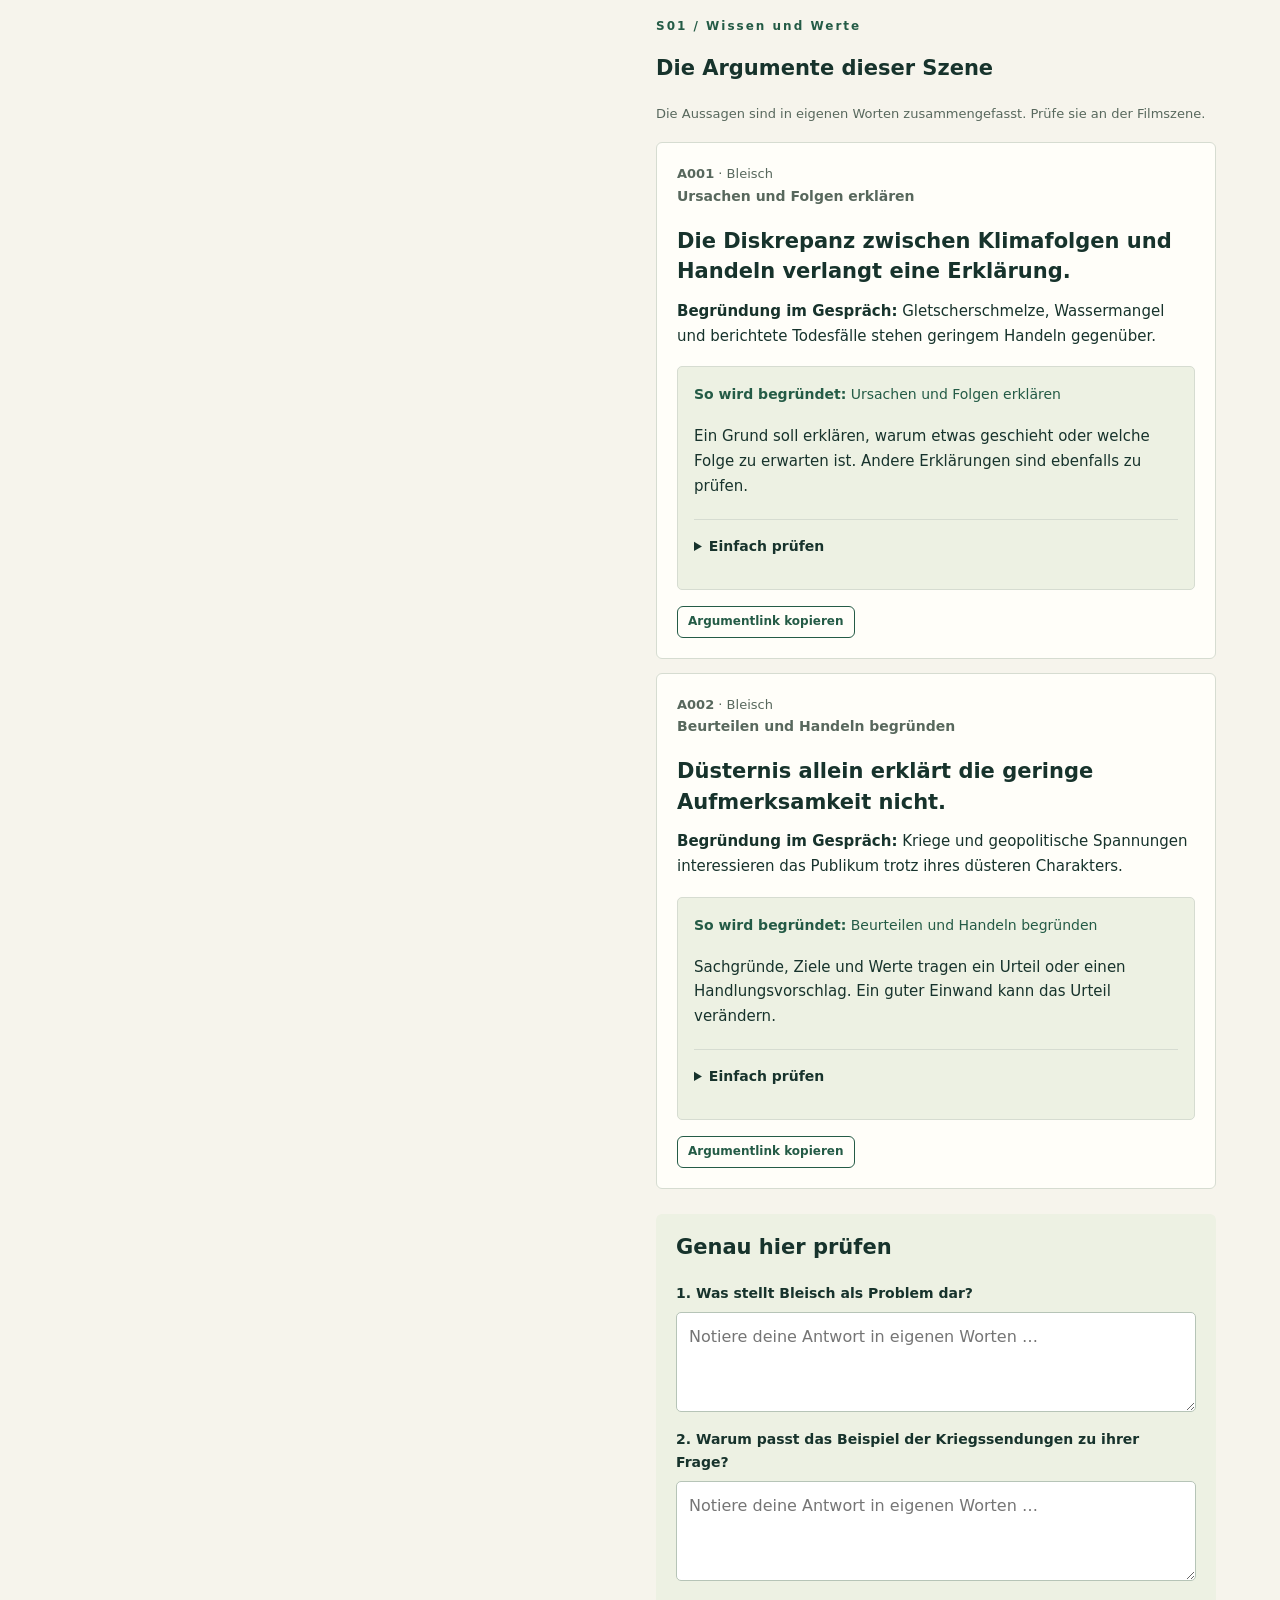
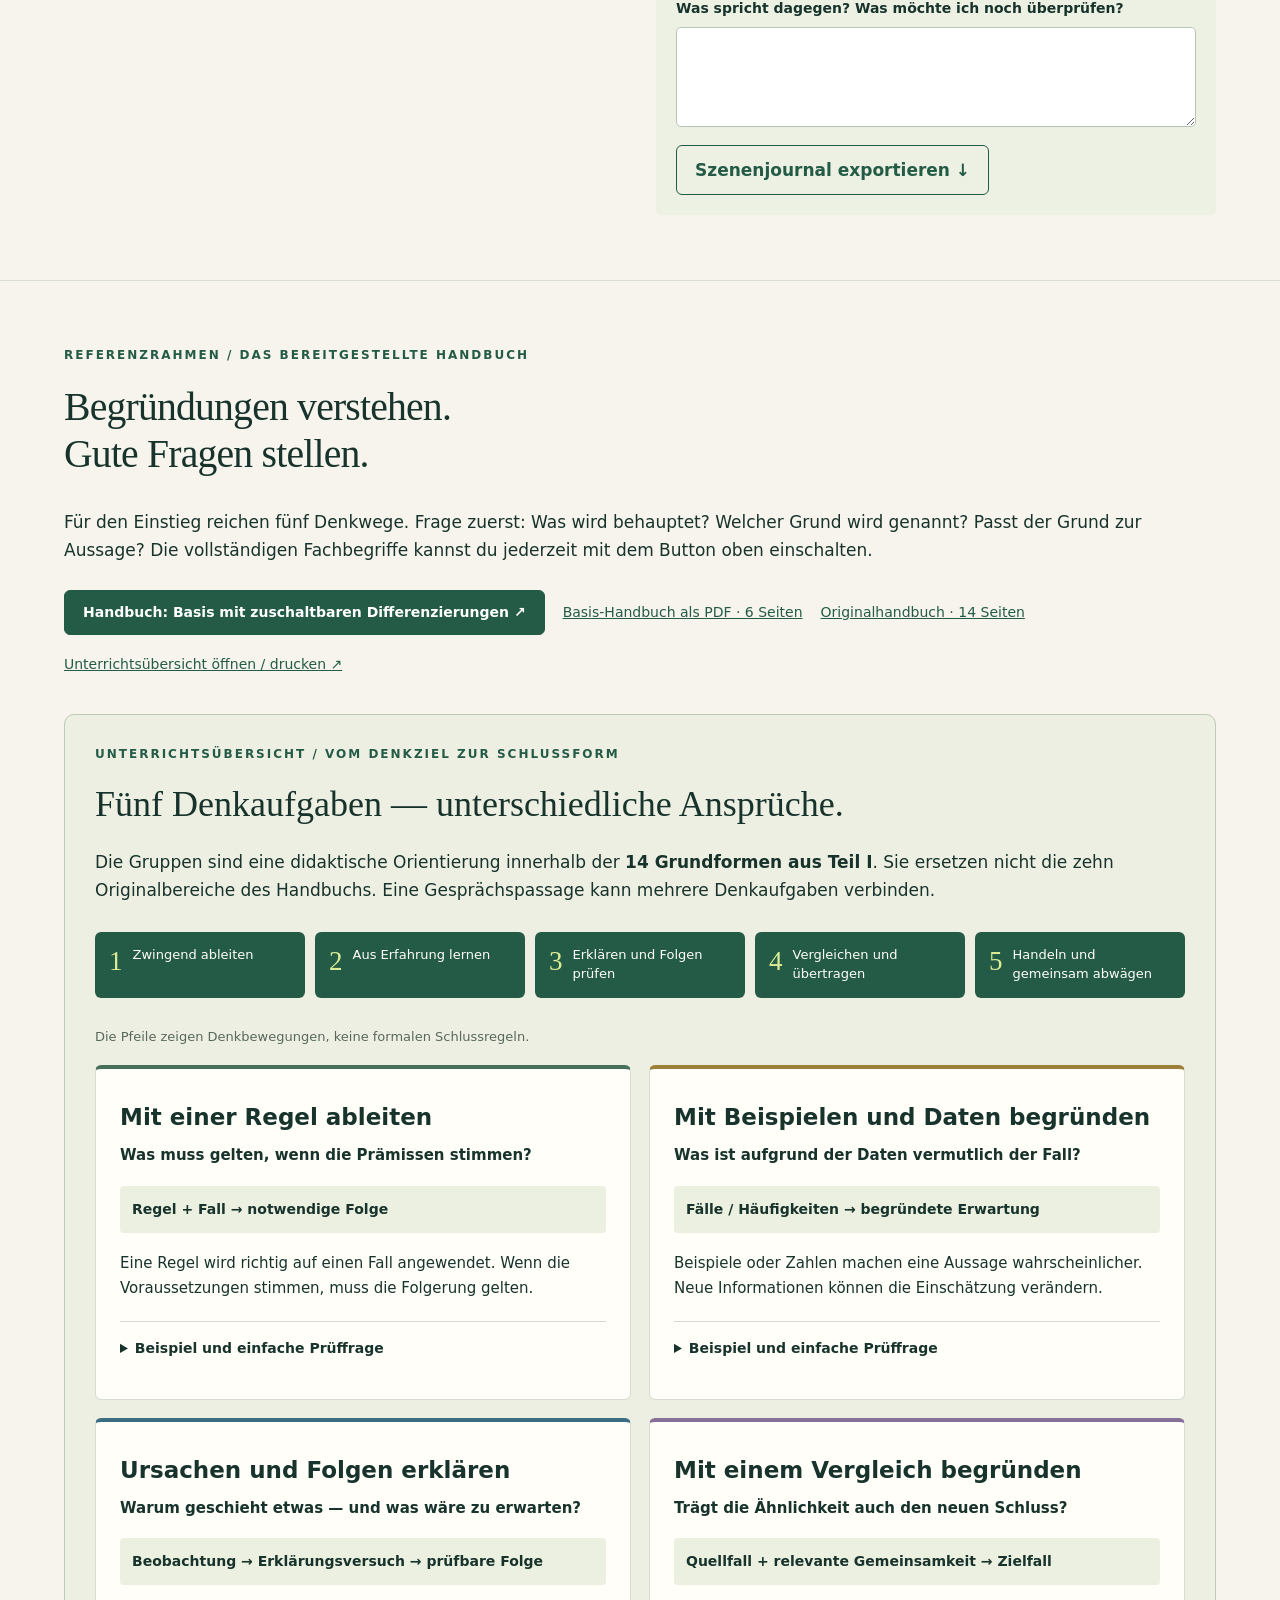
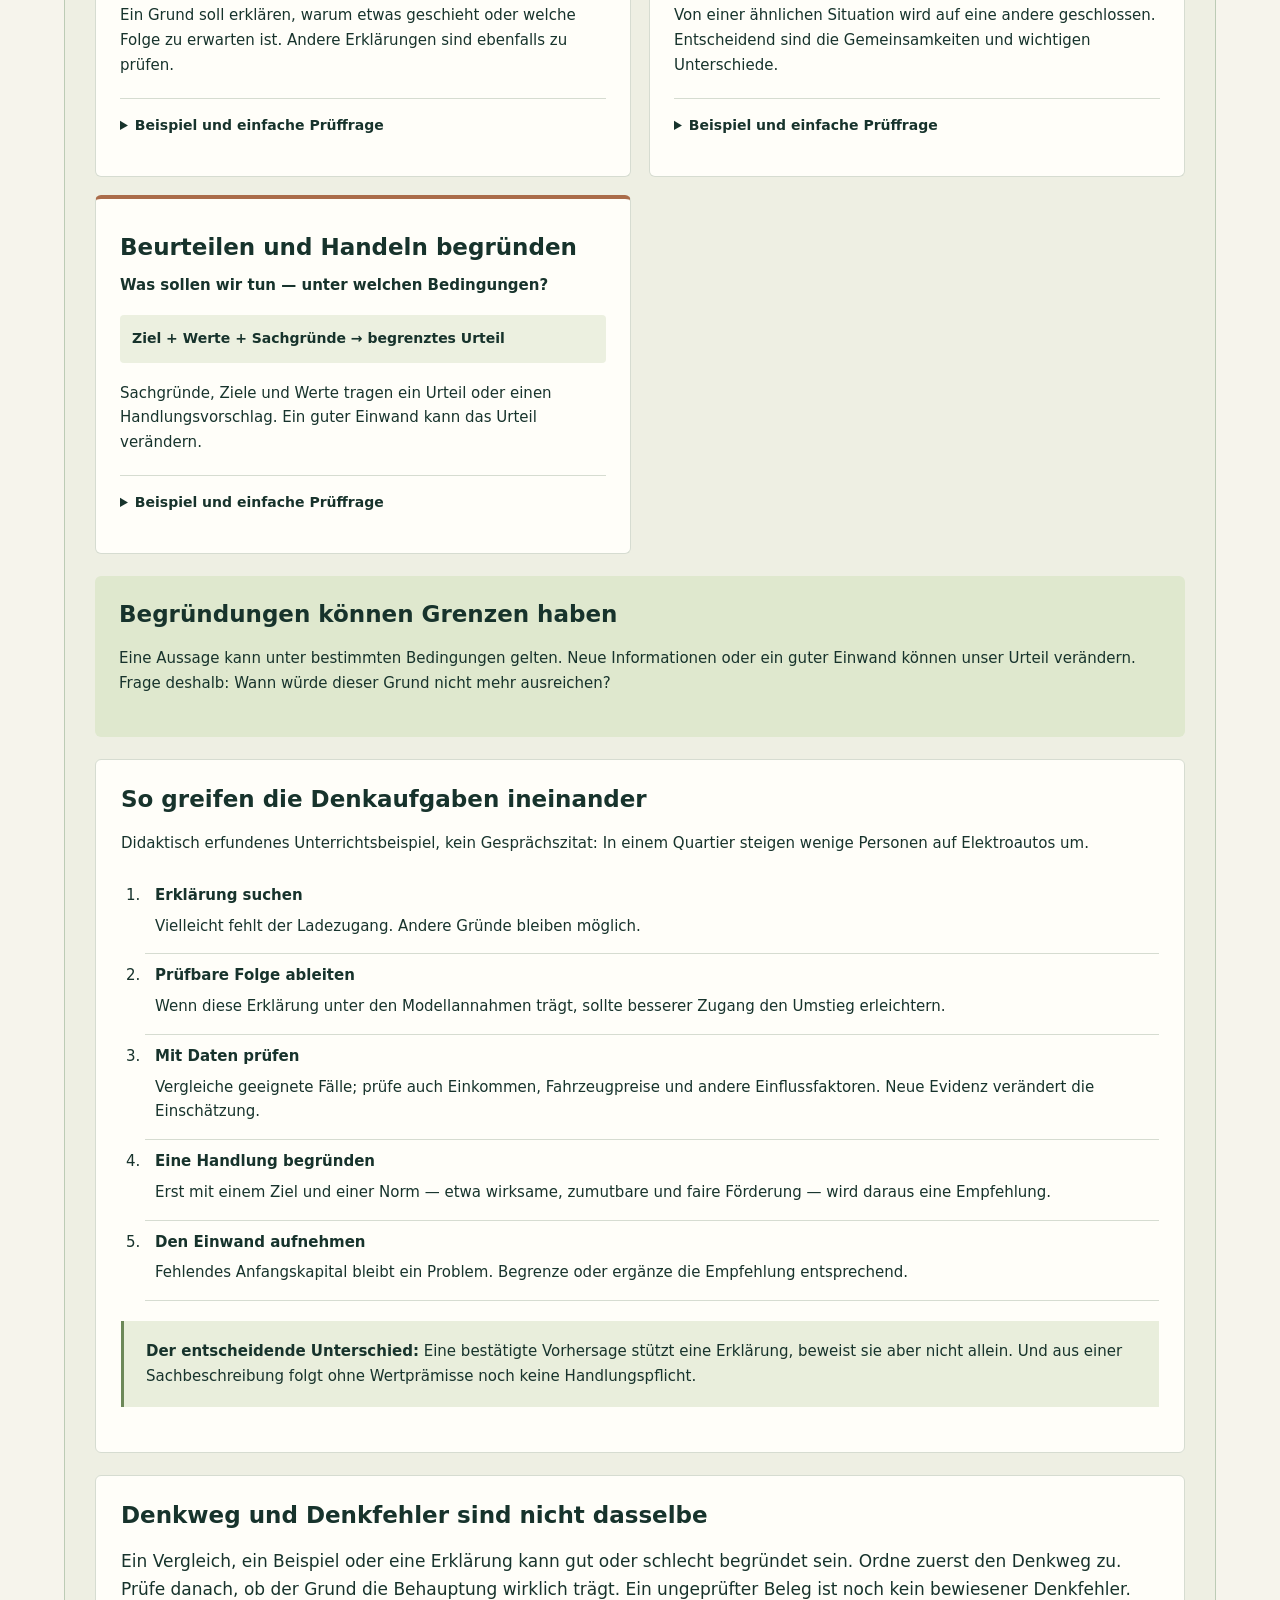
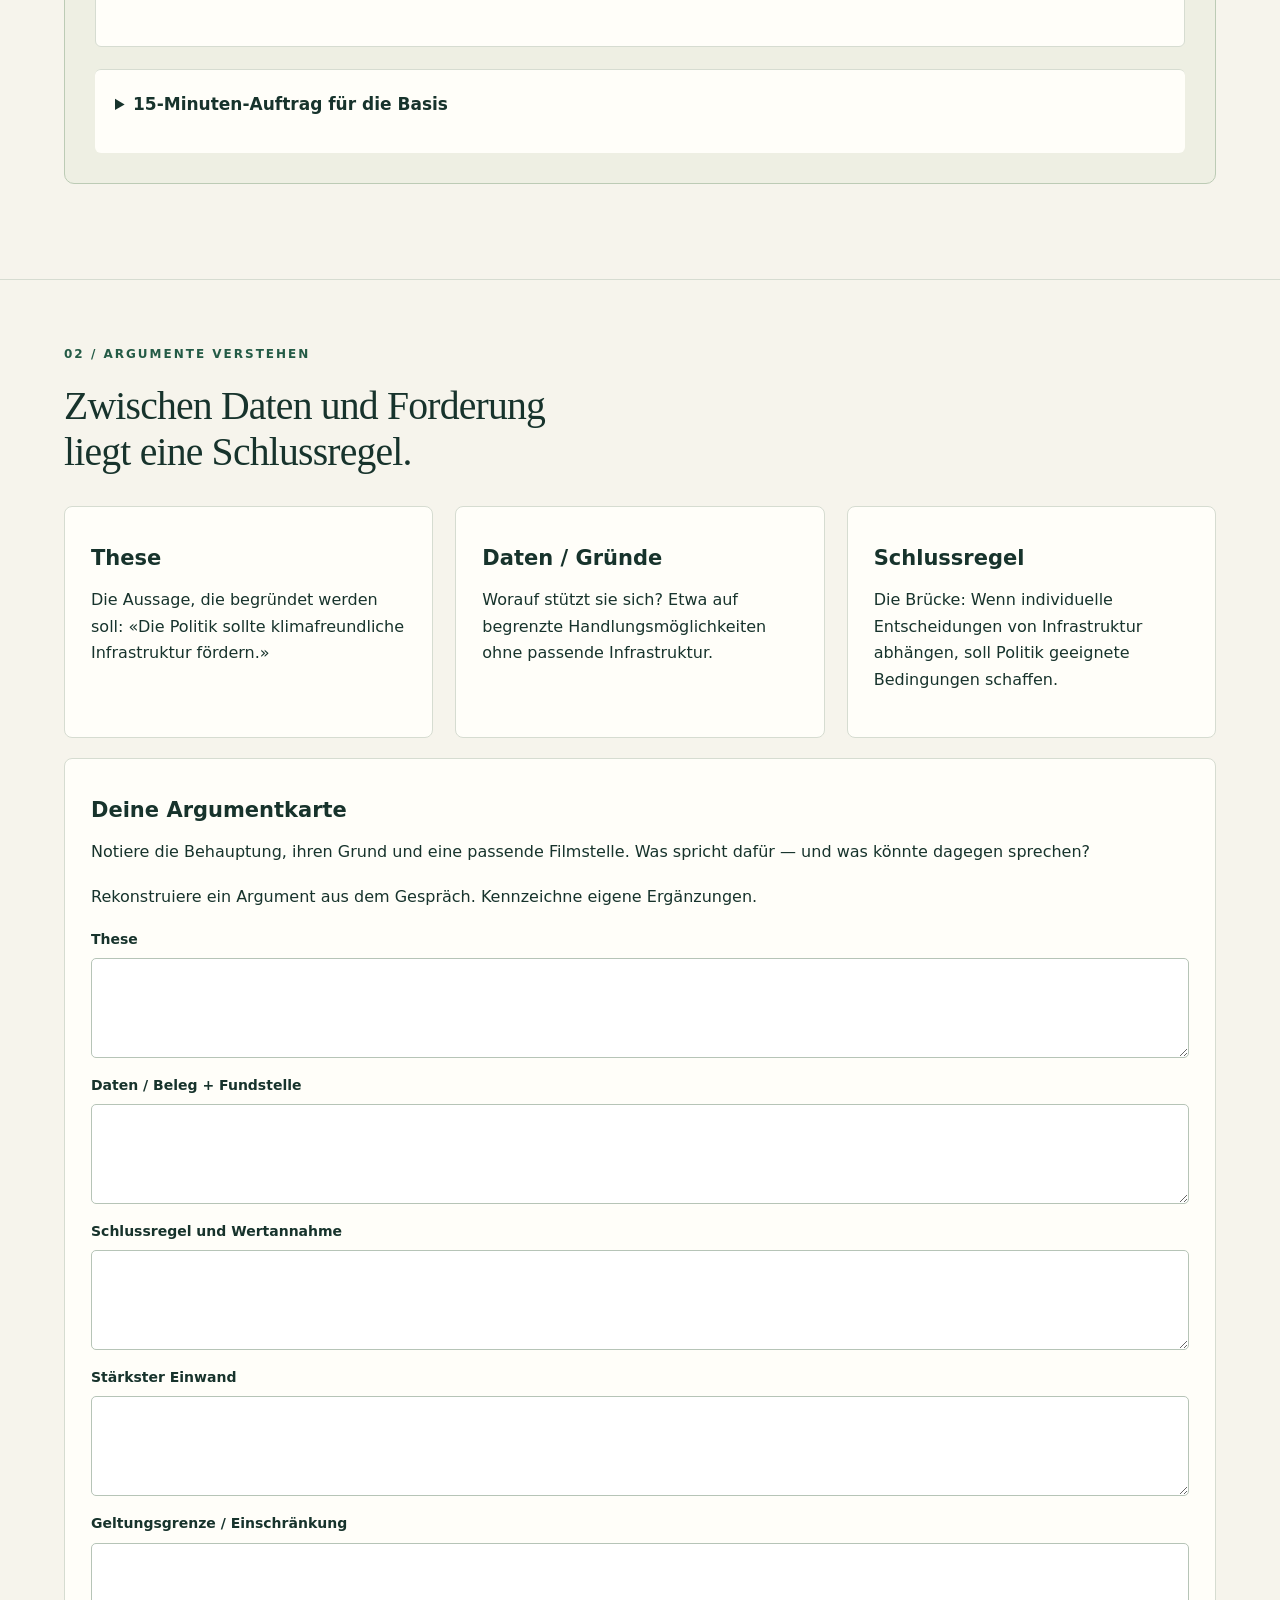
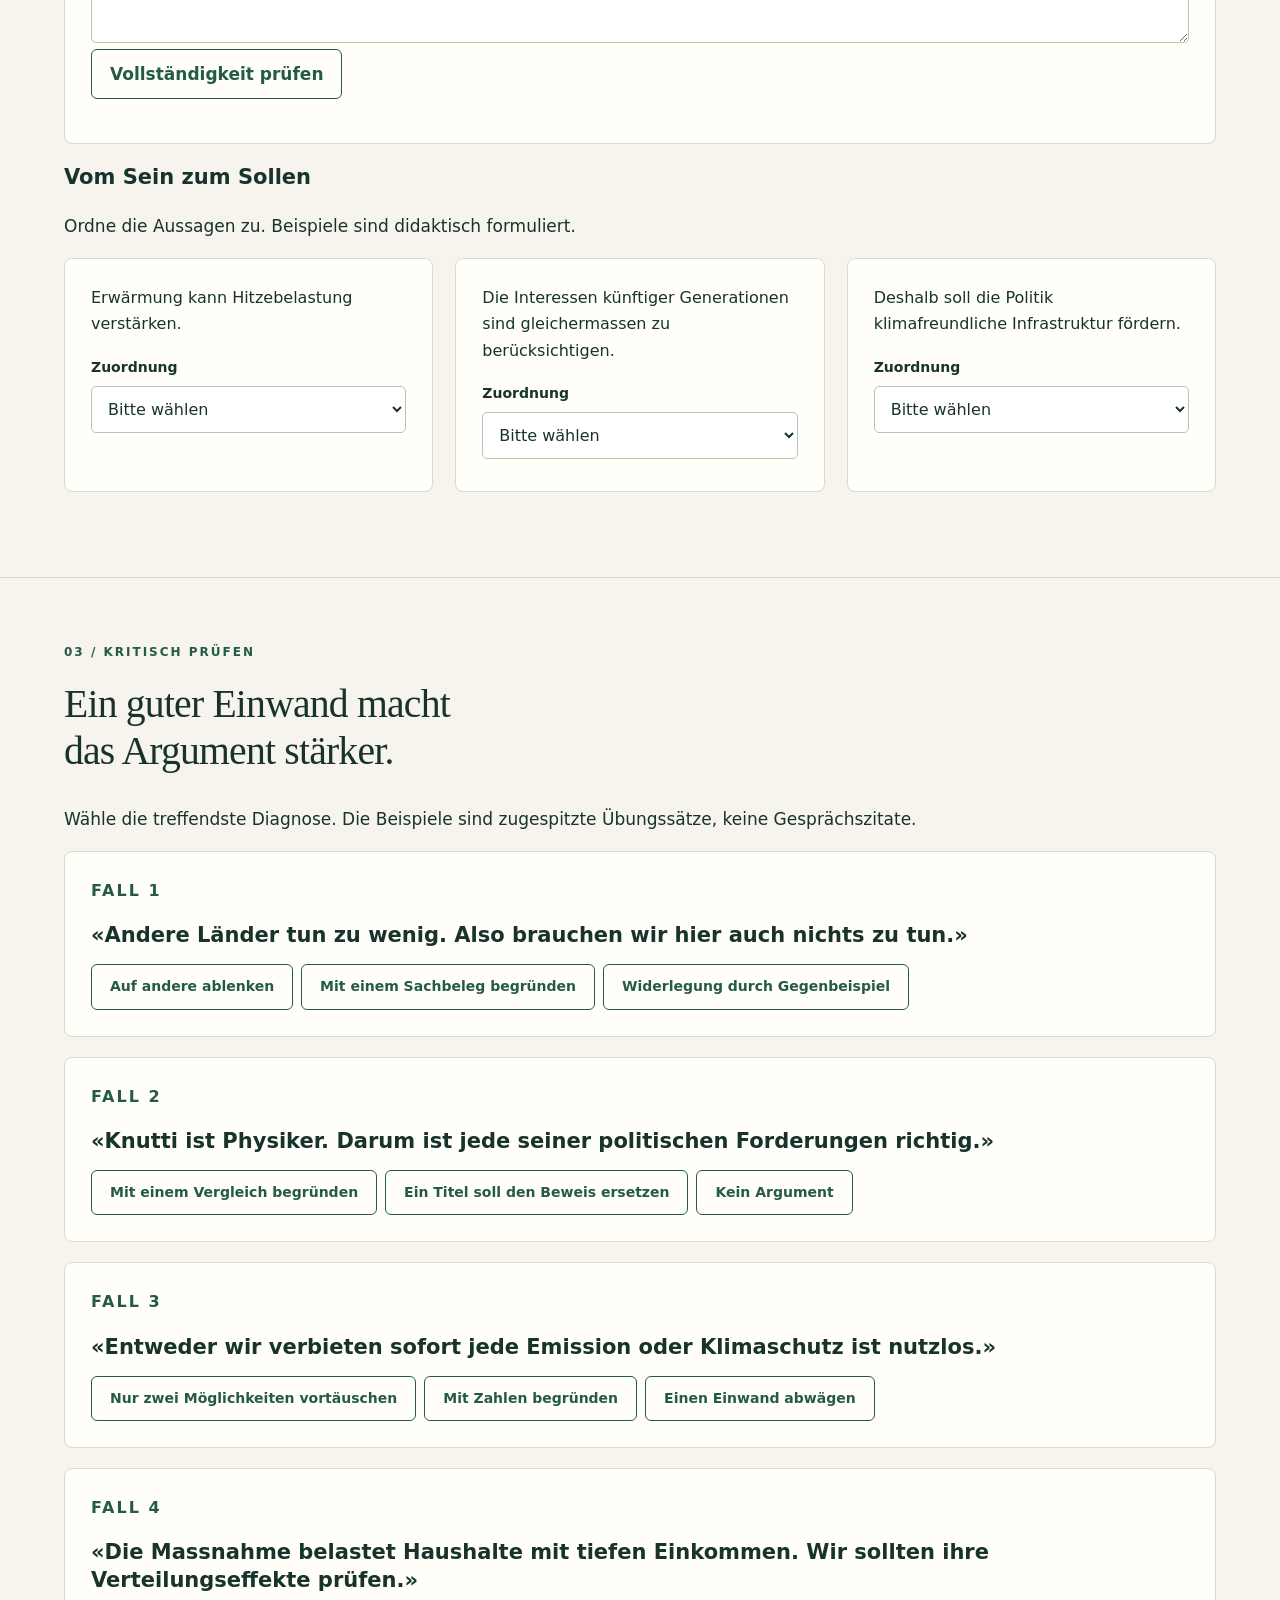
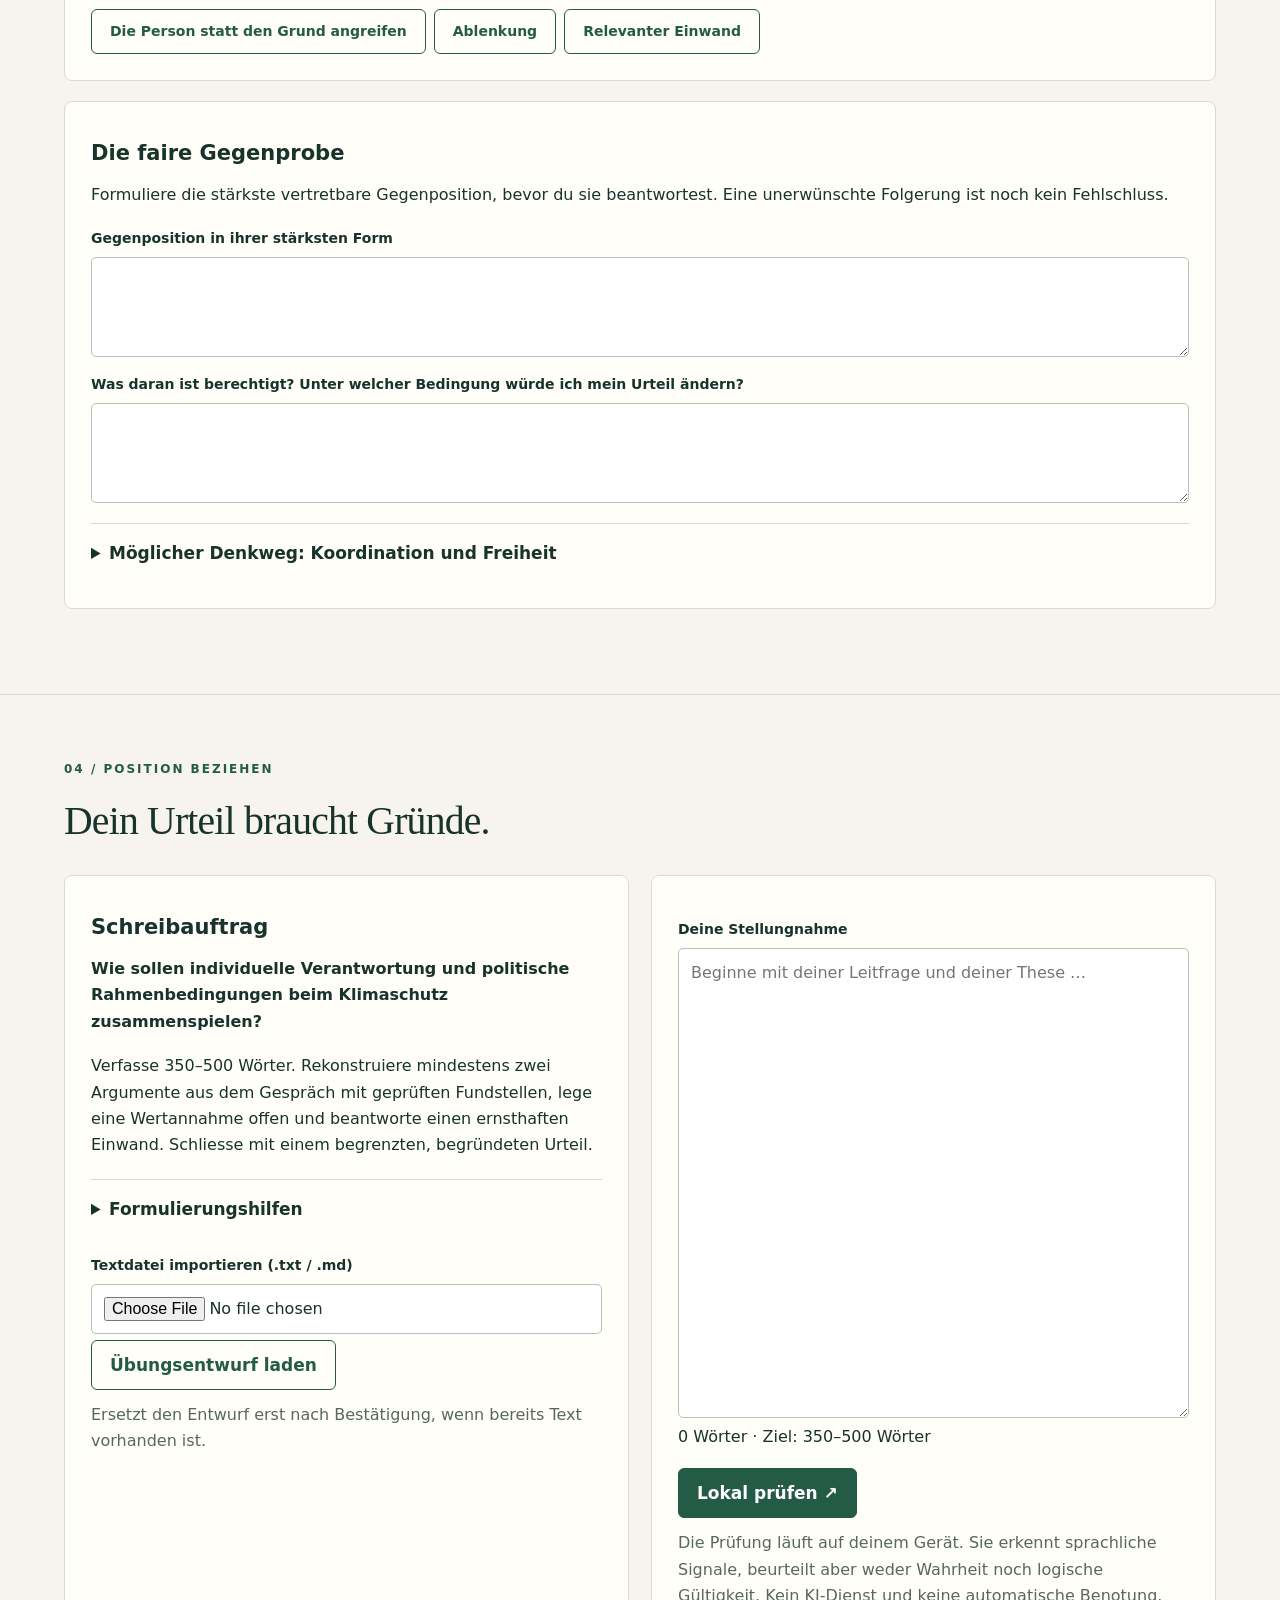
==== commit ba485af8: "Plausible Antwortoptionen mit Einzelrückmeldungen und frei wählbare Lerneinheiten" ====
--- a/index.html
+++ b/index.html
@@ -1,7 +1,7 @@
 <!doctype html>
-<html lang="de-CH" data-level="basis"><head><meta charset="utf-8"><meta name="viewport" content="width=device-width,initial-scale=1"><meta name="description" content="Klimakrise verstehen, Argumente prüfen, begründet urteilen. Ein Lernlabor zum Gespräch mit Reto Knutti."><title>Klimakrise · Argumentationslabor</title><link rel="stylesheet" href="assets/style.css?v=szenenlernen-20261028"><script defer src="assets/analyzer.js"></script><script defer src="assets/app.js?v=szenenlernen-20261028"></script><script defer src="assets/framework-data.js?v=framework-20261028"></script><script defer src="assets/scenes-data.js?v=framework-20261028"></script><script defer src="assets/levels-data.js?v=szenenlernen-20261028"></script><script defer src="assets/levels.js?v=szenenlernen-20261028"></script><script defer src="assets/framework.js?v=szenenlernen-20261028"></script><script defer src="assets/scene-learning-data.js?v=szenenlernen-20261028"></script><script defer src="assets/scene-learning.js?v=szenenlernen-20261028"></script><script defer src="assets/scenes.js?v=szenenlernen-20261028"></script></head>
+<html lang="de-CH" data-level="basis"><head><meta charset="utf-8"><meta name="viewport" content="width=device-width,initial-scale=1"><meta name="description" content="Klimakrise verstehen, Argumente prüfen, begründet urteilen. Ein Lernlabor zum Gespräch mit Reto Knutti."><title>Klimakrise · Argumentationslabor</title><link rel="stylesheet" href="assets/style.css?v=einheiten-20261028"><script defer src="assets/analyzer.js"></script><script defer src="assets/app.js?v=einheiten-20261028"></script><script defer src="assets/framework-data.js?v=framework-20261028"></script><script defer src="assets/scenes-data.js?v=framework-20261028"></script><script defer src="assets/levels-data.js?v=einheiten-20261028"></script><script defer src="assets/levels.js?v=einheiten-20261028"></script><script defer src="assets/framework.js?v=einheiten-20261028"></script><script defer src="assets/scene-learning-data.js?v=einheiten-20261028"></script><script defer src="assets/study-units.js?v=einheiten-20261028"></script><script defer src="assets/scene-learning.js?v=einheiten-20261028"></script><script defer src="assets/scenes.js?v=einheiten-20261028"></script></head>
 <body><a class="skip" href="#main">Zum Inhalt</a><header><a class="brand" href="#start">KLIMA<span> / </span>DENKEN</a><span class="tag">Lernlabor · Sekundarstufe II</span><button id="export">Lernjournal exportieren ↓</button></header><aside class="level-bar" aria-label="Lernniveau"><span class="level-current" id="levelLabel">Basis</span><button id="levelToggle" type="button" aria-label="Fortgeschrittenenmodus" aria-pressed="false" aria-describedby="levelHelp">Fortgeschritten: aus</button><p id="levelHelp">Fünf Denkwege und einfache Prüffragen.</p></aside>
-<nav aria-label="Lernstationen"><a href="#start">Überblick</a><a href="#szenen">55 Filmszenen</a><a href="#argumentliste">163 Argumente</a><a href="#gespraech">Szenenplayer</a><a href="#framework"><span class="level-basic">Denkwege verstehen</span><span class="level-advanced">Handbuch-Framework</span></a><a href="#werkzeug">02 Verstehen</a><a href="#pruefen">03 Prüfen</a><a href="#schreiben">04 Position beziehen</a><a href="#journal">Lernjournal</a></nav>
+<nav aria-label="Lernstationen"><a href="#start">Überblick</a><a href="#szenen">Einheiten &amp; Szenen</a><a href="#argumentliste">163 Argumente</a><a href="#gespraech">Szenenplayer</a><a href="#framework"><span class="level-basic">Denkwege verstehen</span><span class="level-advanced">Handbuch-Framework</span></a><a href="#werkzeug">02 Verstehen</a><a href="#pruefen">03 Prüfen</a><a href="#schreiben">04 Position beziehen</a><a href="#journal">Lernjournal</a></nav>
 <main id="main"><section id="start" class="hero"><div><p class="eyebrow">KLIMAKRISE × ARGUMENTATIONSLEHRE</p><h1>Wir wissen viel.<br>Warum handeln<br>wir so wenig?</h1><p class="lead">55 kurze Filmszenen, 163 Argumente in zwei Schwierigkeitsstufen und konkrete Prüfaufträge: Verfolge das Gespräch Schritt für Schritt, vergleiche Einwände und entwickle ein begründetes Urteil.</p><a class="primary" href="#szenen">Argumentatlas öffnen ↗</a><p class="small"><span class="level-basic">55 Szenen · 163 Argumente · 5 Denkwege</span><span class="level-advanced">55 Szenen · 163 Einzelanalysen · 164 Referenzkategorien</span></p></div><figure><div class="film-poster"><span>STERNSTUNDE PHILOSOPHIE</span><strong>Klimakrise</strong><p>Ein Gespräch<br>mit Reto Knutti</p><a href="#gespraech">Zum Film ↓</a></div><figcaption>Sternstunde Philosophie · Reto Knutti<br>SRF · Originalfilm online ansehen</figcaption><div class="quote">Vom Wissen<br>zum begründeten Urteil.</div></figure></section>
 <div class="ribbon"><span><b>01</b> Aussagen rekonstruieren</span><span><b>02</b> Schlussregeln aufdecken</span><span><b>03</b> Gegenargumente abwägen</span></div>
 <section id="szenen" class="section"><p class="eyebrow">ARGUMENTATLAS / DAS GESAMTE GESPRÄCH</p><h2>Jedes Argument hat eine Fundstelle.</h2><p class="level-basic">Alle 55 Szenen und 163 Argumente bleiben verfügbar. Wähle eine Szene, lies Behauptung und Grund und prüfe den Gedankengang mit einfachen Fragen.</p><p class="level-advanced">Alle erkennbaren eigenständigen Begründungen, Einwände und relevanten Präzisierungen des Gesprächs — sinngemäss rekonstruiert. Jedes Argument ist anhand des hinterlegten Handbuch-Frameworks neu geprüft: Schlussform, mögliche implizite Prämisse, Beurteilung des Übergangs und begründete Fehlerprüfung. Die Nummern bezeichnen Argumenteinheiten, keine bewiesenen Tatsachen. Moderatorin: Barbara Bleisch; Gast: Reto Knutti; Einspieler: Frauke Rostalski und Jonathan Safran Foer.</p><p class="small level-basic">Die Zeitmarken führen zu passenden Stellen im Film. Prüft Behauptungen, Zahlen und Belege am Gespräch und an geeigneten Quellen.</p><p class="notice level-advanced">Zeitmarken: mit den offiziellen SRF-Untertiteln (SWISS TXT) abgeglichen. Die Grenzen folgen Themenwechseln, nicht geschätzten Wortanteilen. Vorspann 00:00–00:32 und Abmoderation ab 59:38 enthalten keine zusätzlichen eigenständigen Klimaargumente. Einteilung und Schlussrekonstruktion sind interpretativ; Zahlen und Sachbehauptungen werden hier nicht als wahr bestätigt.</p><div class="atlas-toolbar"><label>Argument oder Szene suchen<input id="sceneSearch" type="search" placeholder="z. B. Pferd, Steuern, Verzicht, A080 …"></label><label>Themenfeld<select id="themeFilter" aria-label="Themenfeld"><option value="">Alle Themen</option></select></label><label>Sprechende Person<select id="speakerFilter" aria-label="Sprechende Person"><option value="">Alle Personen</option></select></label><label class="level-basic">So wird begründet<select id="basicTypeFilter" aria-label="So wird begründet"><option value="">Alle fünf Denkwege</option></select></label><label class="level-advanced">Schlussform nach Handbuch<select id="typeFilter" aria-label="Schlussform nach Handbuch"><option value="">Alle Schlussformen</option></select></label><label class="level-advanced">Fehlermuster / Prüfkategorie<select id="fallacyFilter" aria-label="Fehlermuster / Prüfkategorie"><option value="">Alle Prüfkategorien</option></select></label><label class="level-advanced">Status der Prüfung<select id="assessmentFilter" aria-label="Status der Prüfung"><option value="">Alle Prüfstatus</option></select></label></div><div class="atlas-actions"><button id="sceneView" aria-pressed="true">55 Szenen</button><button id="argumentView" aria-pressed="false">163 Argumente</button><button id="clearFilters">Filter zurücksetzen</button><a href="ARGUMENTATLAS.md" download>Vollständiges Verzeichnis herunterladen ↓</a></div><p class="small level-advanced">Ein Treffer unter einer Fehlermuster-Kategorie kann eine Abgrenzung, ein bedingtes Risiko oder ein ausdrücklich zurückgewiesenes Muster sein. Er ist keine automatische Fehlerdiagnose. <a href="#framework">Prüfstatus und Definitionen ansehen ↓</a></p><p id="sceneCount" role="status"></p><div id="sceneCards" class="scene-cards"></div><div id="argumentliste" hidden><div id="allArguments"></div></div></section>
--- a/assets/style.css
+++ b/assets/style.css
@@ -19,3 +19,7 @@
 .learning-overview,.learning-path{background:#edf1e5;border:1px solid #a4b6a5;border-radius:16px;padding:24px;margin:28px 0}.learning-path{scroll-margin-top:130px}.learning-overview h2{font-size:1.6rem}.learning-path h3{font-size:1.5rem}.learning-steps,.learning-controls{display:flex;flex-wrap:wrap;gap:10px;margin:16px 0}.learning-steps button[aria-pressed="true"]{background:#214f40;color:white}.learning-card{background:#fffef8;border-radius:12px;padding:22px}.learning-card fieldset{border:0;padding:0;margin:20px 0}.learning-card legend{font-weight:700;font-size:1.15rem;margin-bottom:14px;max-width:100%}.learning-option{display:flex;align-items:flex-start;gap:12px;padding:14px;border:1px solid #bccbbd;border-radius:8px;margin:10px 0;cursor:pointer}.learning-option input{width:20px;height:20px;flex:0 0 20px;margin-top:3px}.learning-option:has(input:checked){outline:2px solid #38664b;background:#eef4ec}.learning-card fieldset:disabled{opacity:1}.learning-hint{padding:12px;background:#edf1e5}.learning-hint summary{cursor:pointer;font-weight:700}.learning-feedback:not(:empty){padding:18px;margin:18px 0;border-left:5px solid #8b6825;background:#fff3db}.learning-feedback.is-correct{border-color:#2b6b45;background:#e4f3e6}.learning-feedback p{margin:8px 0 0}.learning-controls button:disabled,.learning-overview button:disabled{opacity:.5;cursor:default}@media(max-width:600px){.learning-path,.learning-overview{padding:14px}.learning-card{padding:14px}.learning-steps{display:grid;grid-template-columns:1fr}.learning-option{padding:12px}}@media print{.learning-overview,.learning-path{display:none}}
 
 .scene-learning{margin-top:0}.scene-learning h3{margin-top:8px}.scene-handbook-links{display:flex;flex-direction:column;gap:9px;max-width:100%;overflow-wrap:anywhere}.scene-handbook-links>a:not(:first-child){font-size:.88rem}.scene-learning-badge{display:block;margin-top:10px;font-size:.85rem;font-weight:700;color:#2f6249}.scene-learning .learning-steps button{font-size:.86rem;padding:10px}.scene-learning .learning-card{padding:18px}.handbook-entry[id]{scroll-margin-top:135px}@media(max-width:600px){.scene-learning .learning-card{padding:12px}.scene-learning{padding:14px}.scene-learning legend{font-size:1rem}}@media print{.scene-learning-badge{display:none}}
+
+.study-unit{padding:26px;border:2px solid #5f806b;border-radius:16px;background:#edf1e5;margin:24px 0 34px}.unit-controls{display:grid;grid-template-columns:1fr 1fr;gap:16px}.unit-controls output{display:block;font-weight:700}.unit-controls input[type=range]{width:100%}.unit-actions{display:flex;gap:12px;flex-wrap:wrap;align-items:center;margin:18px 0}.unit-actions label{display:flex;gap:8px;align-items:center}.unit-actions input{width:20px;height:20px}.unit-scene-list{display:grid;grid-template-columns:repeat(auto-fit,minmax(230px,1fr));gap:8px;margin:14px 0}.unit-scene-list button{text-align:left;font-weight:400}.unit-scene-list small{display:block;font-weight:700;margin-top:5px}.answer-explanations{list-style:none;padding:0;margin:16px 0}.answer-explanations li{padding:15px;margin:12px 0;border:1px solid #c3c9bc;border-radius:8px;background:#fffdf6}.answer-explanations .answer-fits{border:2px solid #42764c}.answer-explanations p{margin-top:9px}.unit-player-tools{display:flex;flex-wrap:wrap;gap:10px;margin:14px 0}@media(max-width:650px){.unit-controls{grid-template-columns:1fr}.study-unit{padding:16px}}@media print{.unit-controls,.unit-actions,.unit-scene-list,.unit-player-tools{display:none}}
+
+.study-unit{scroll-margin-top:140px}.unit-player-summary{margin-bottom:22px}.unit-player-summary a{font-weight:700}
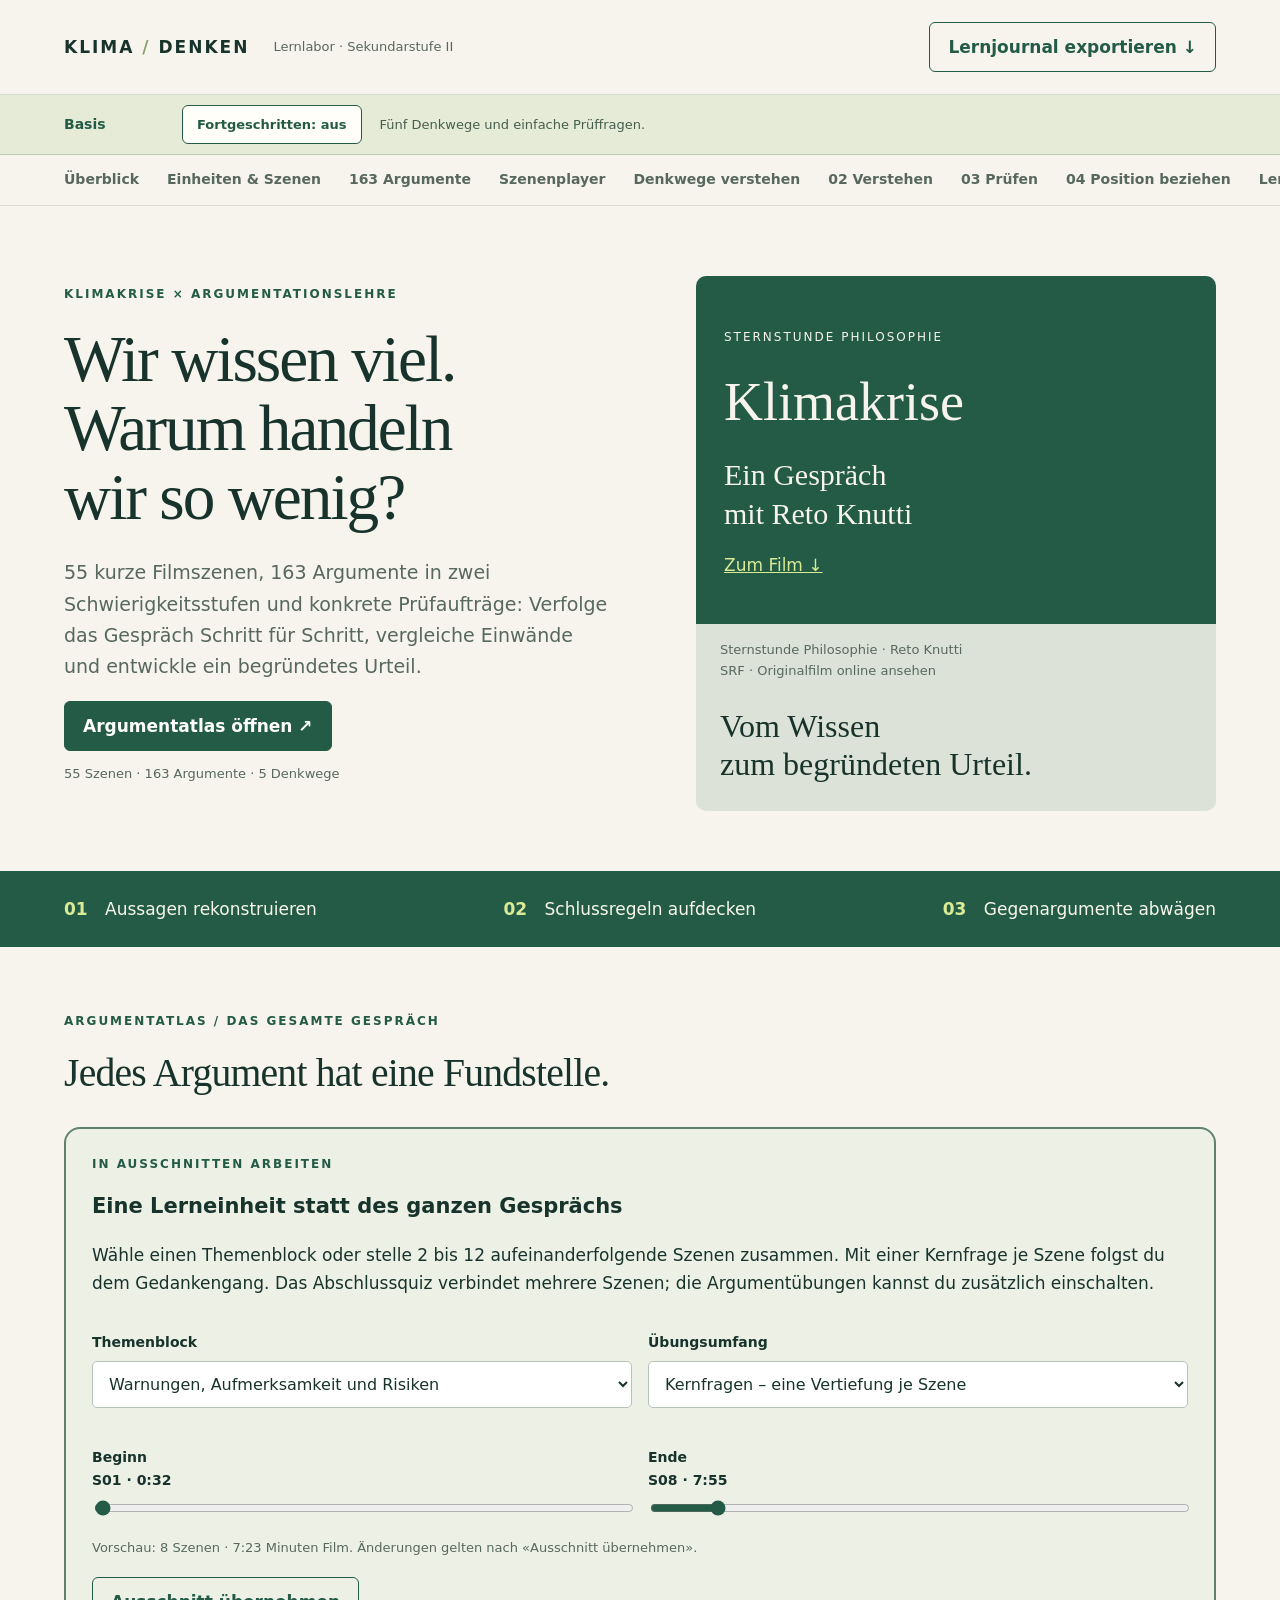
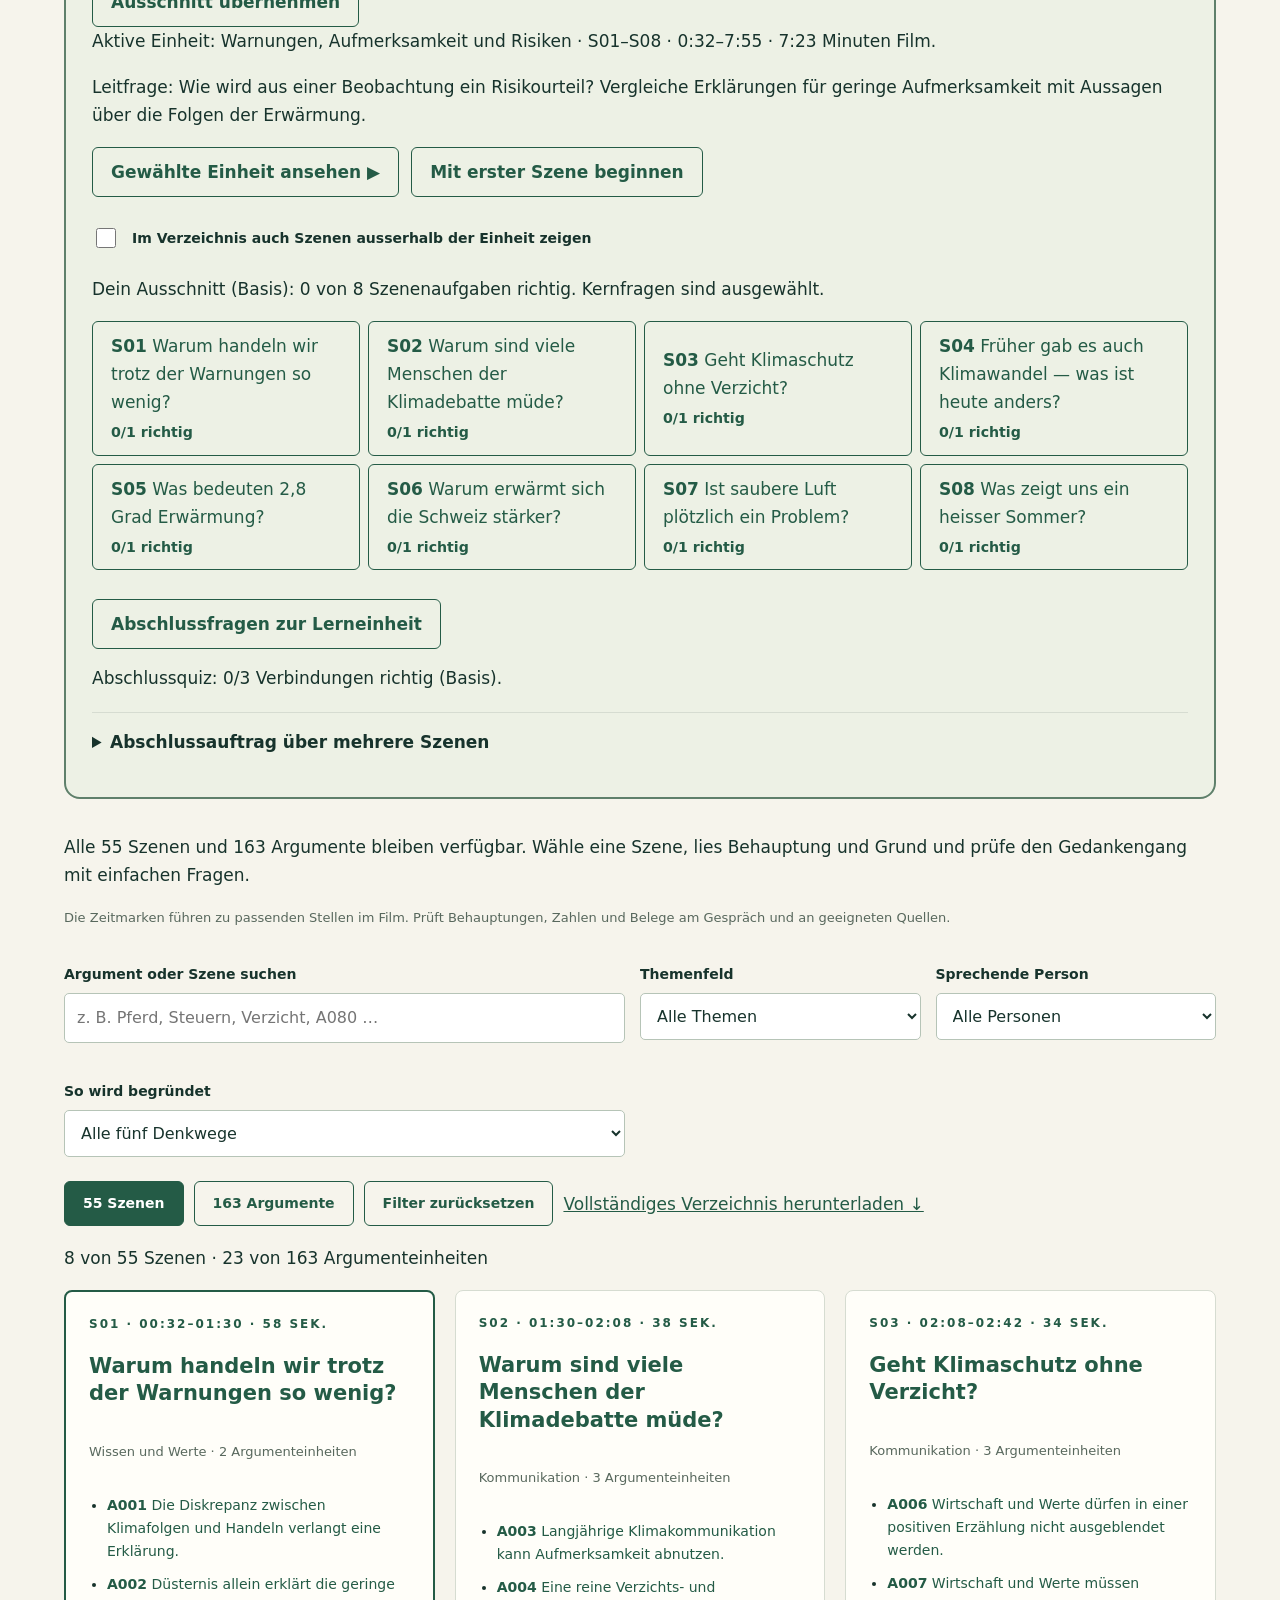
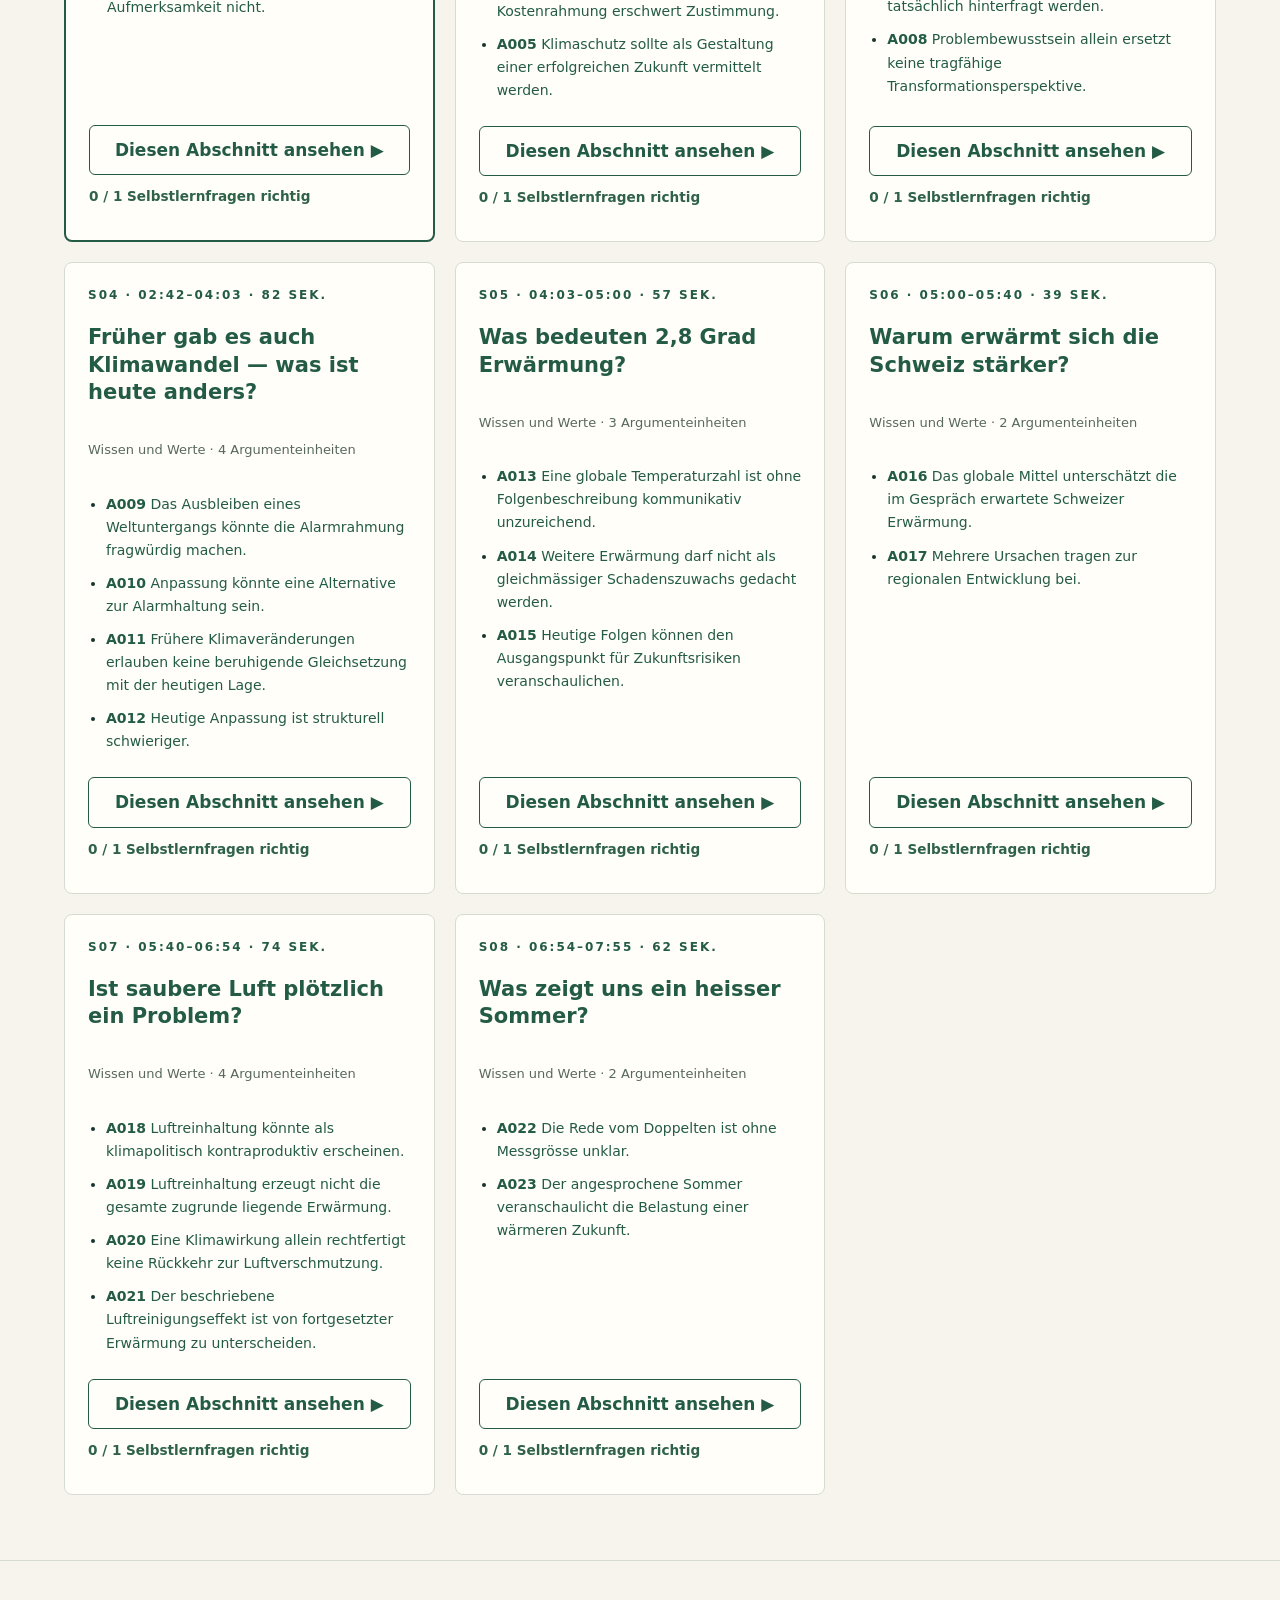
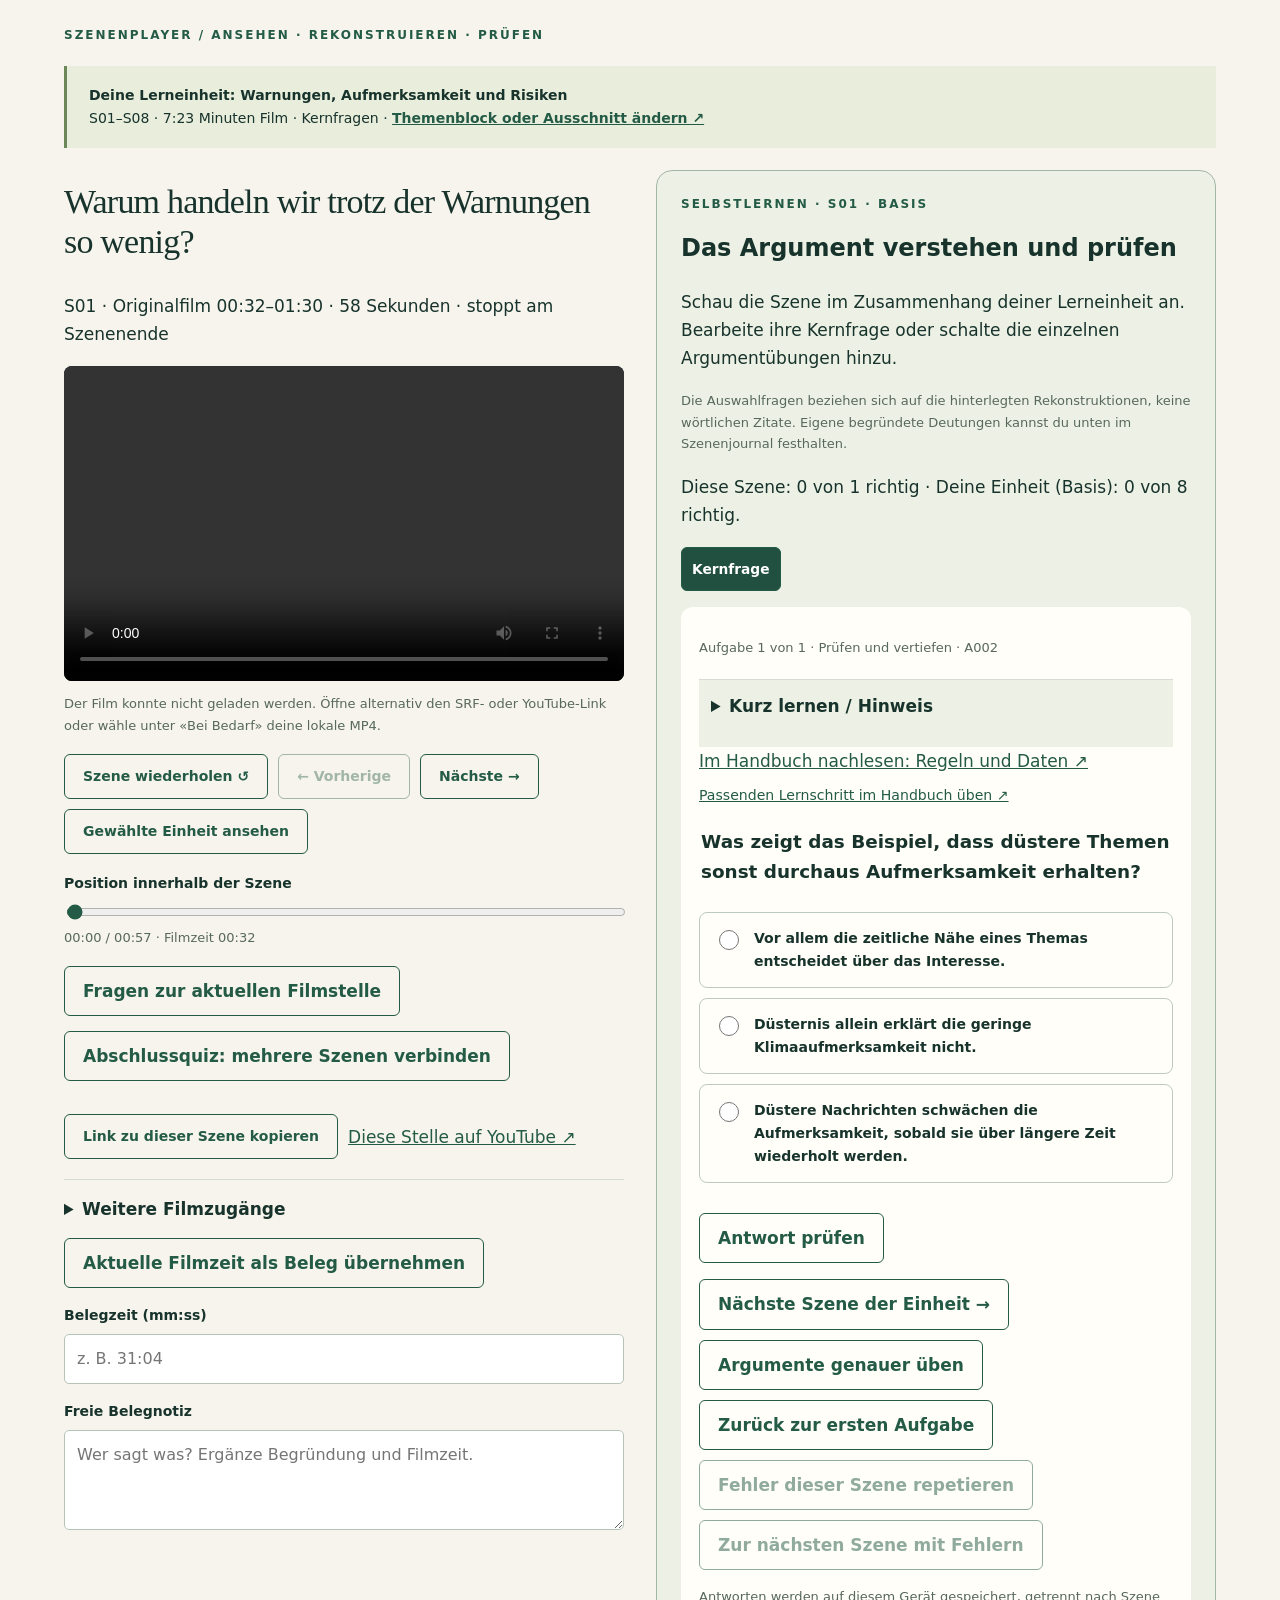
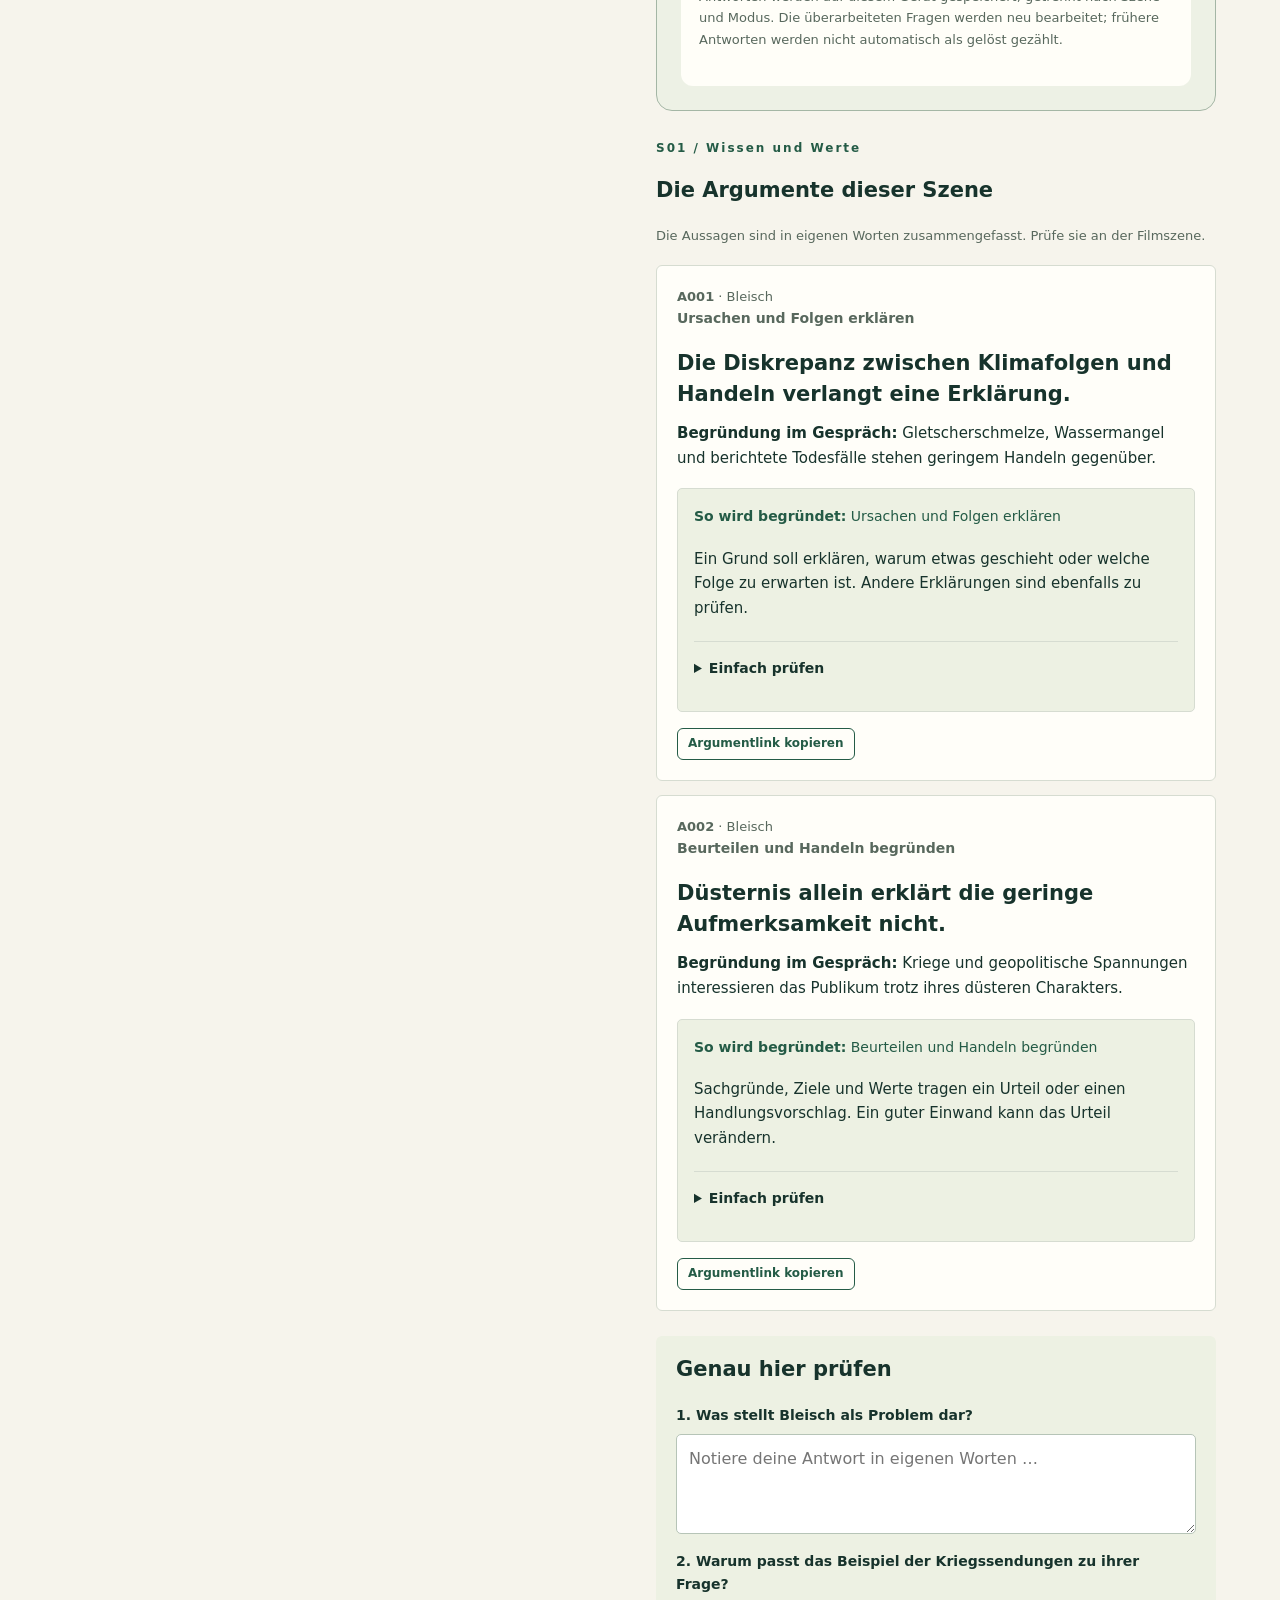
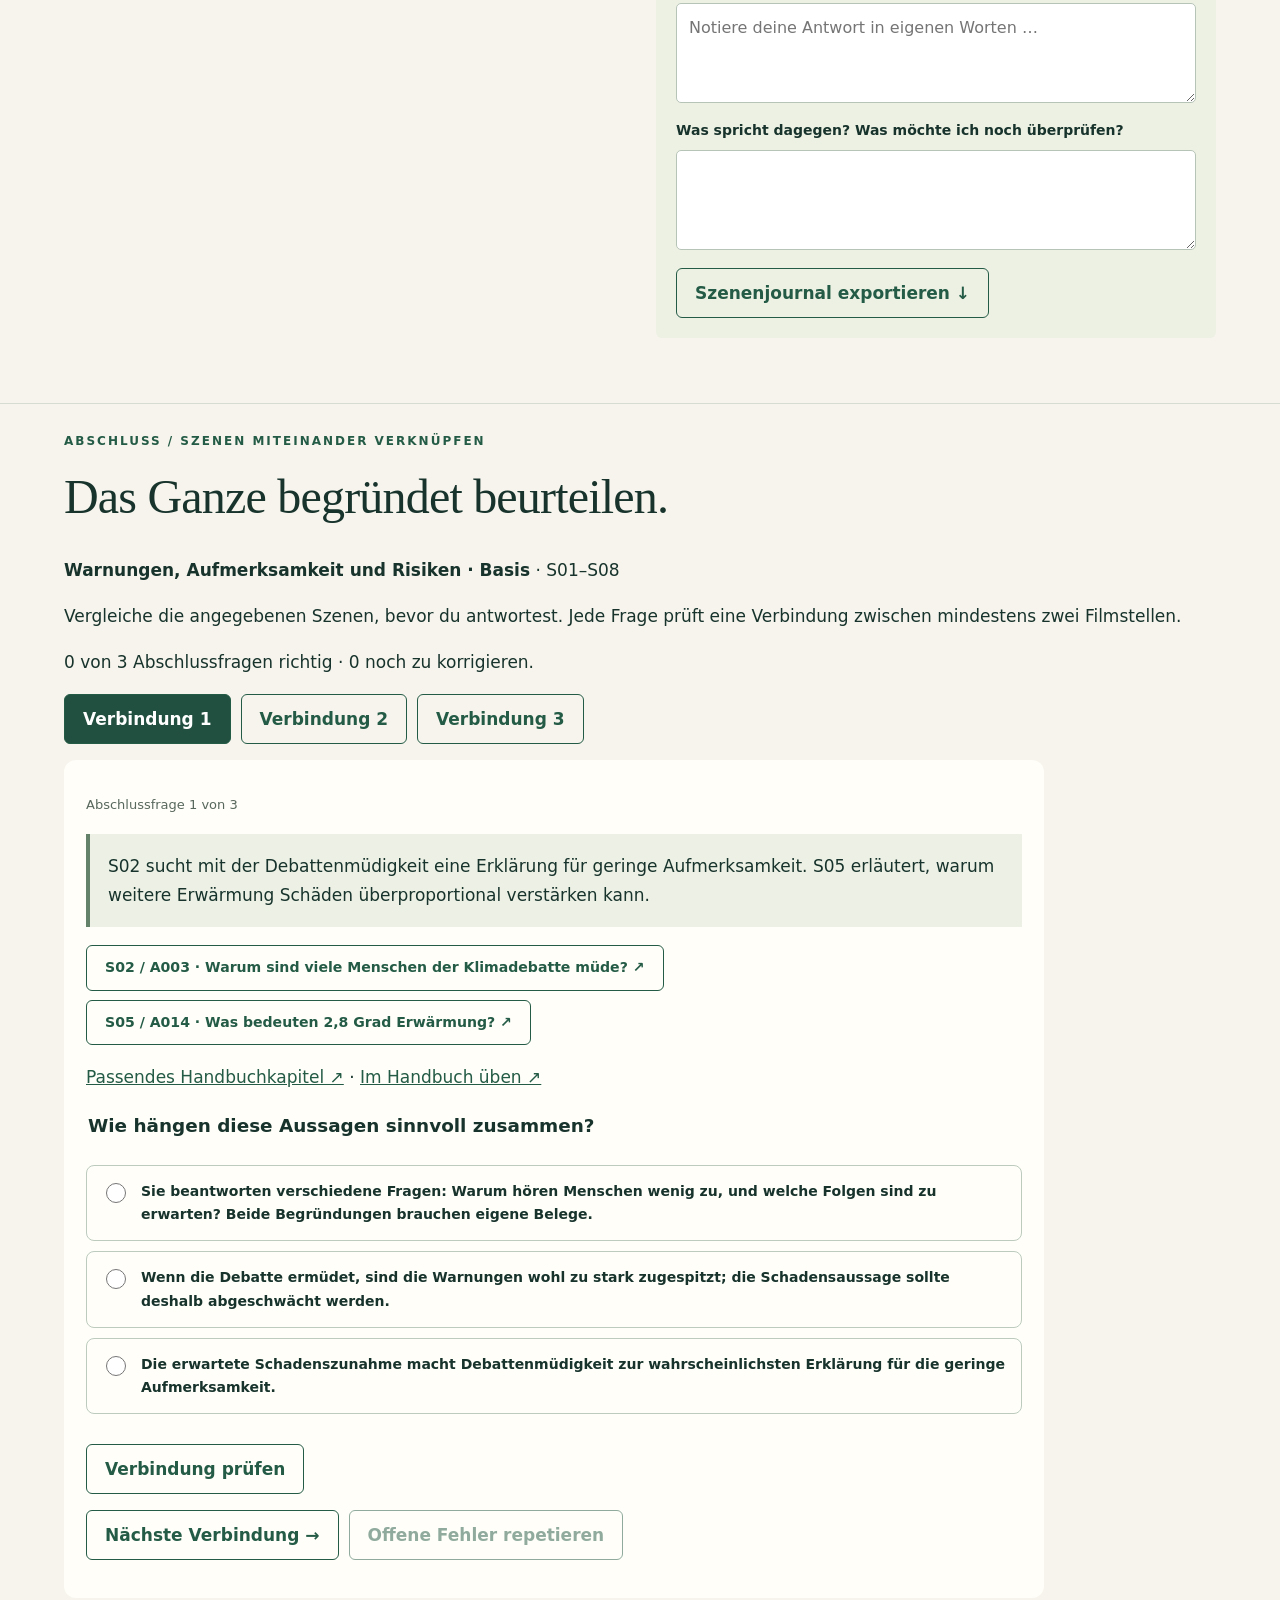
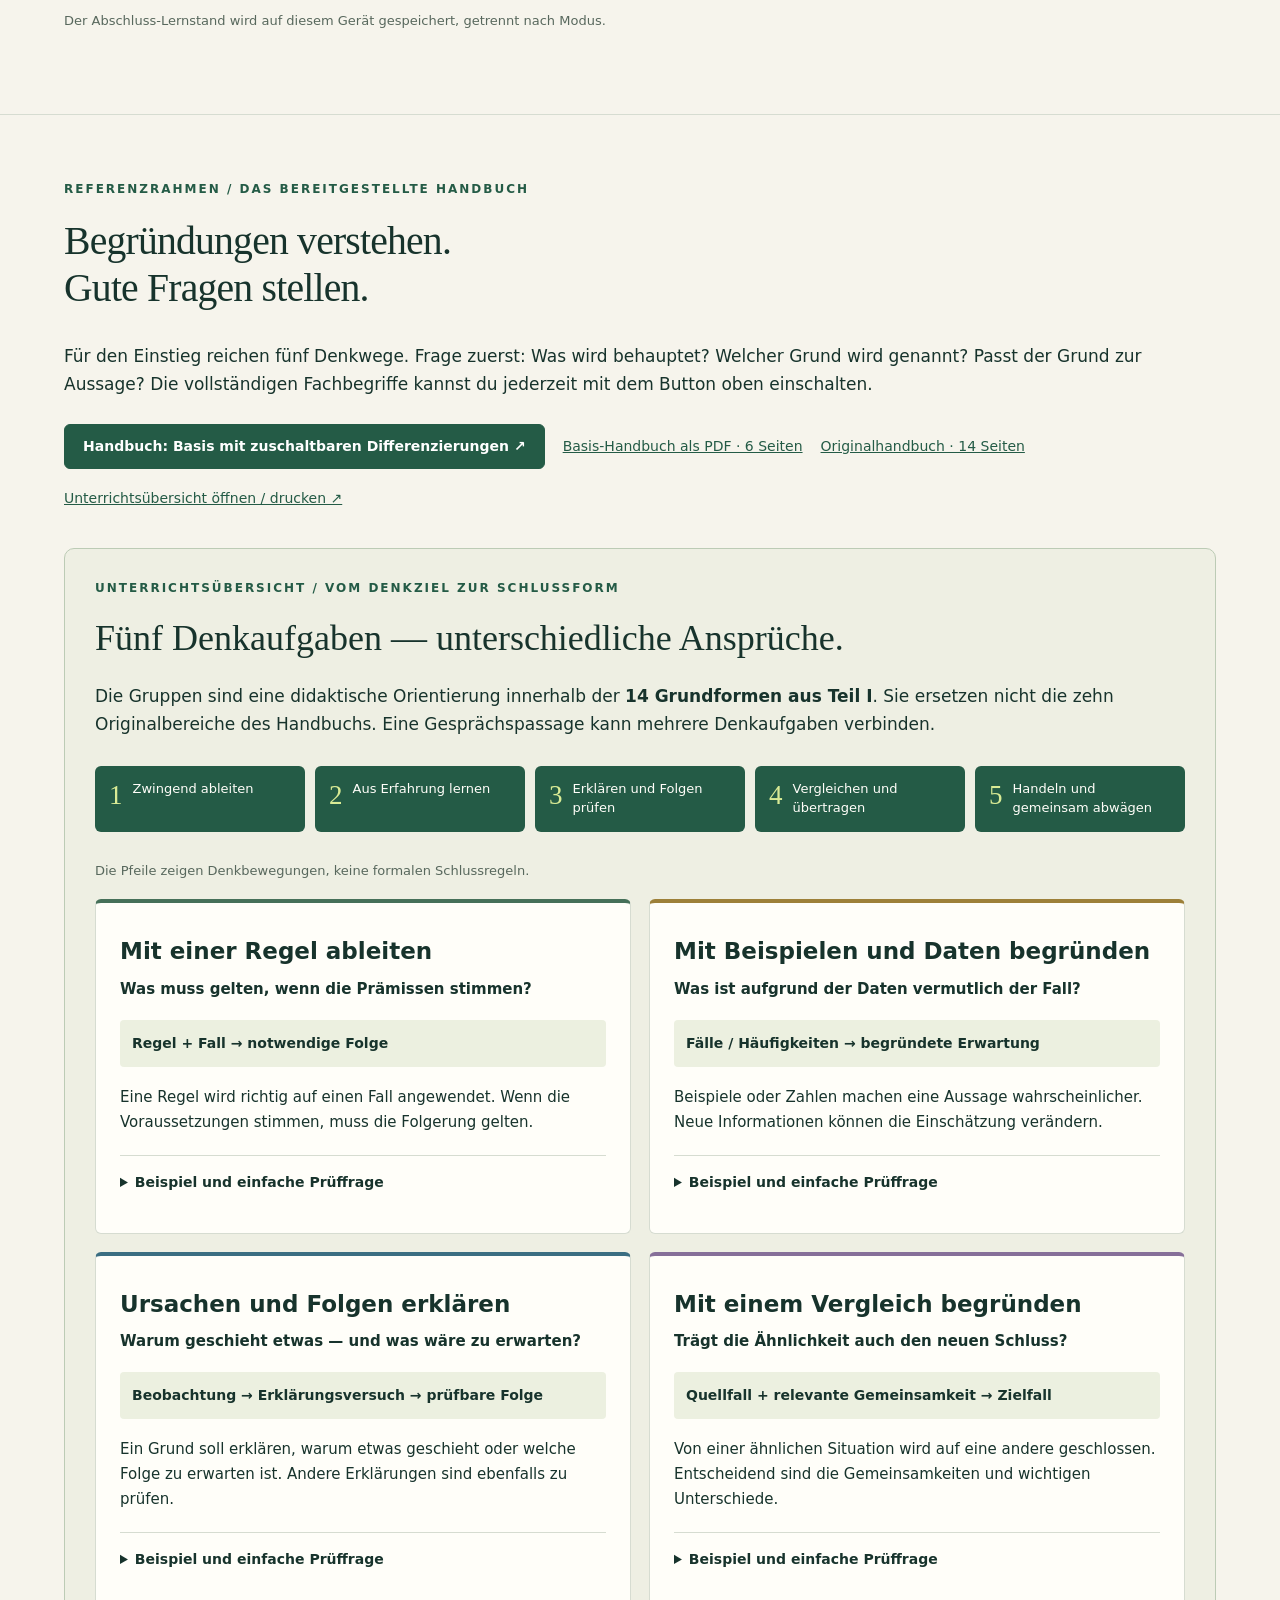
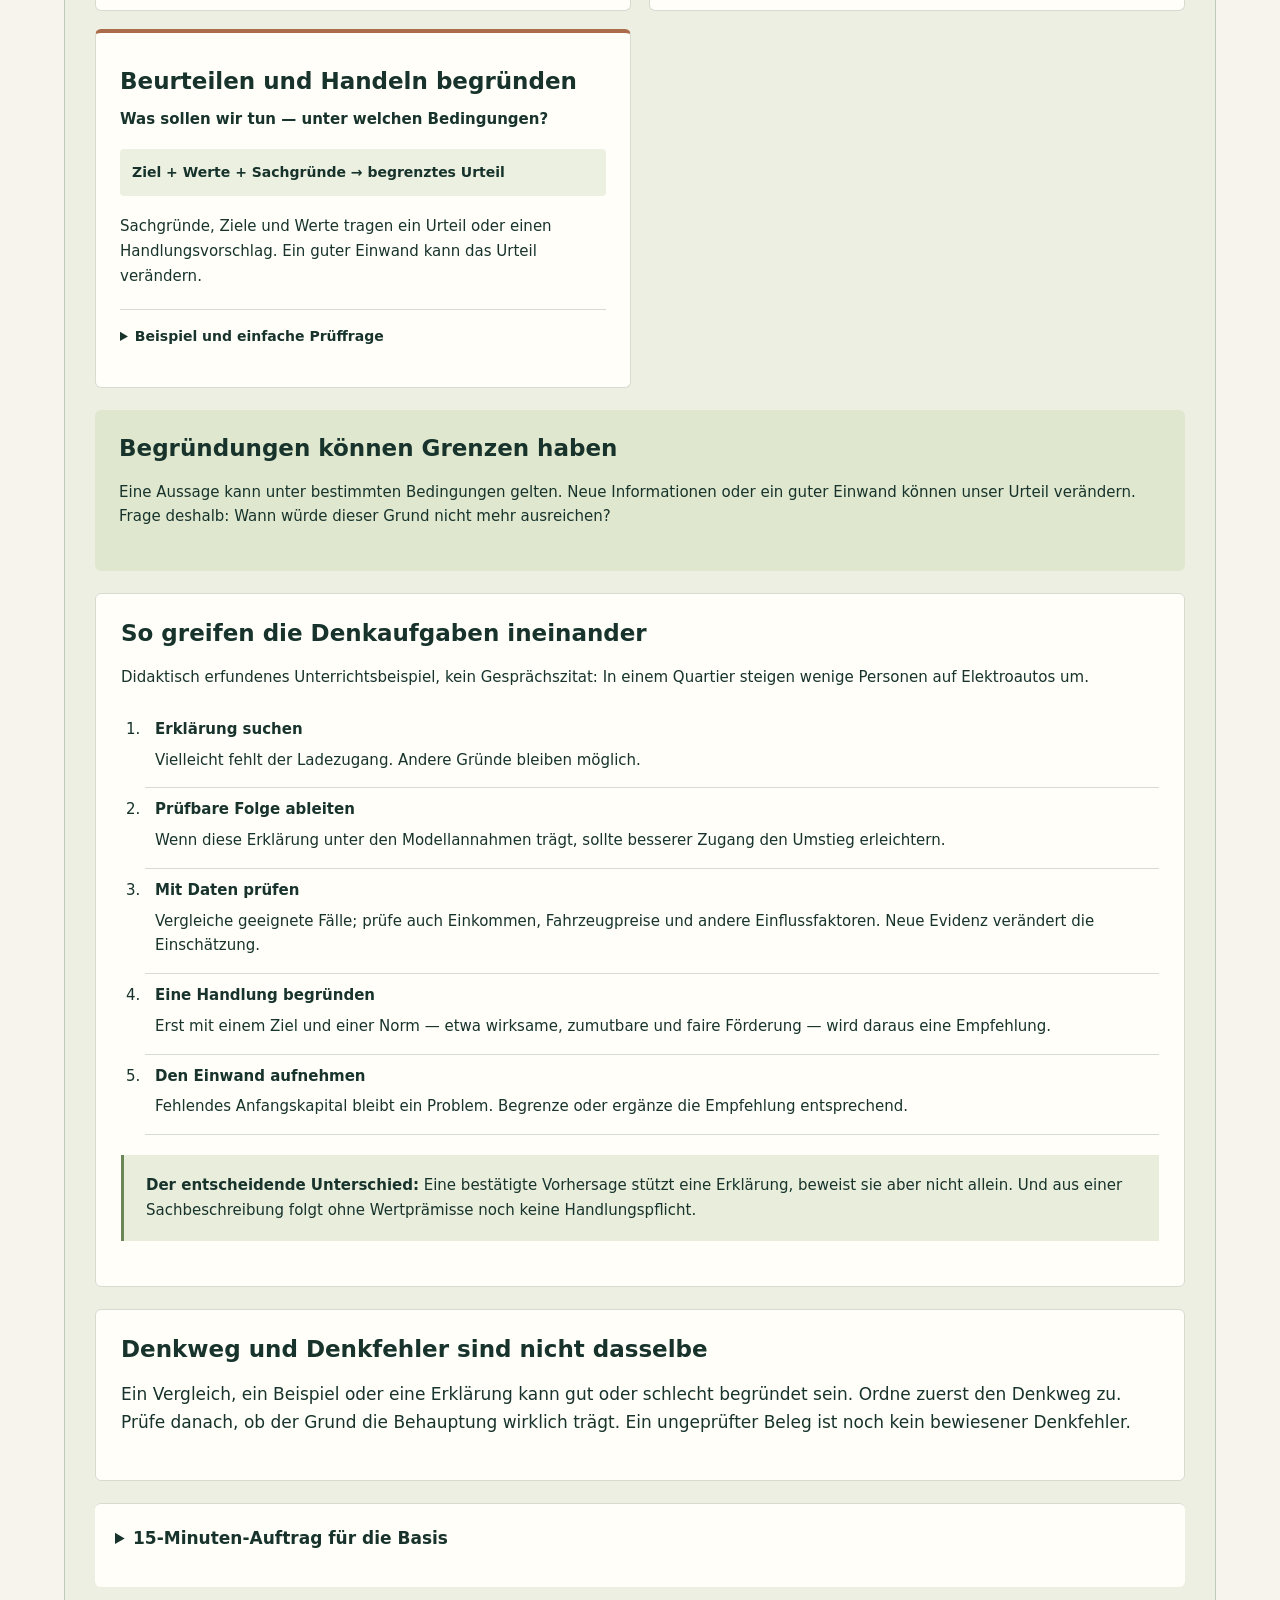
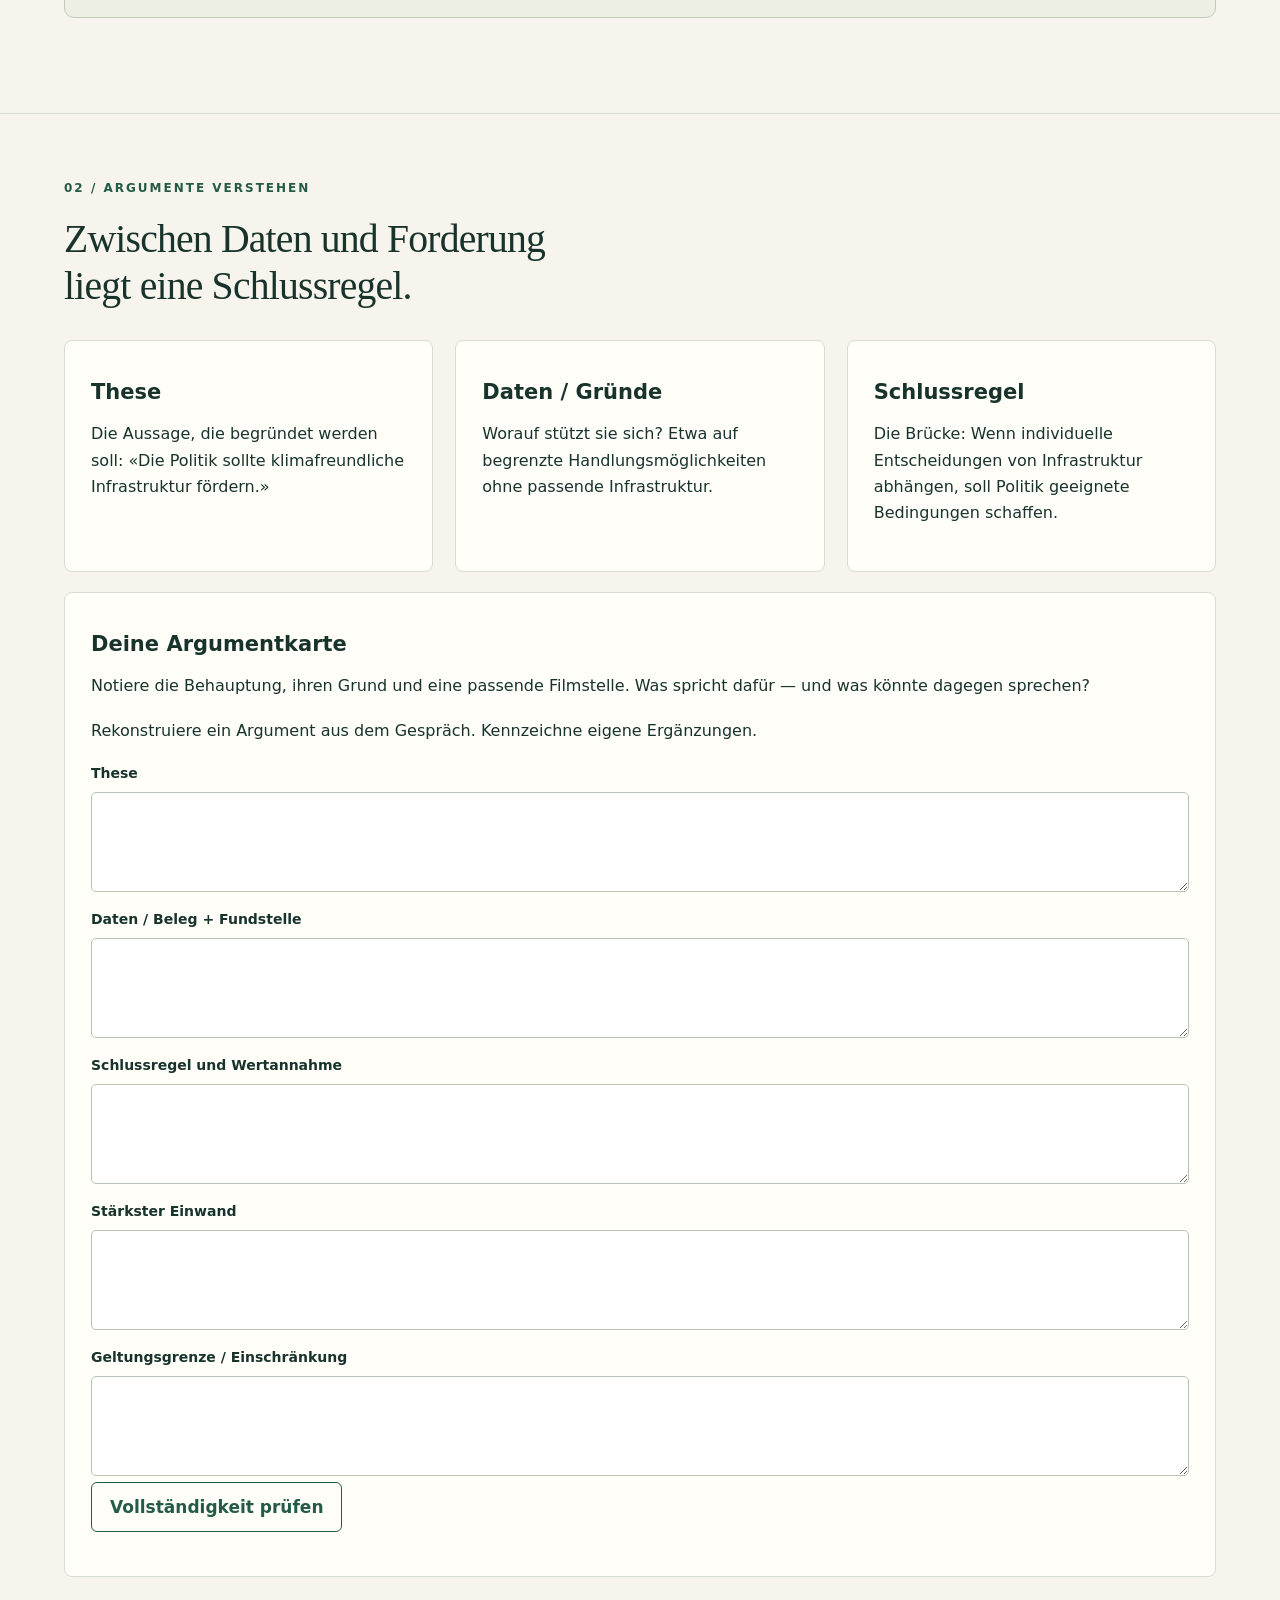
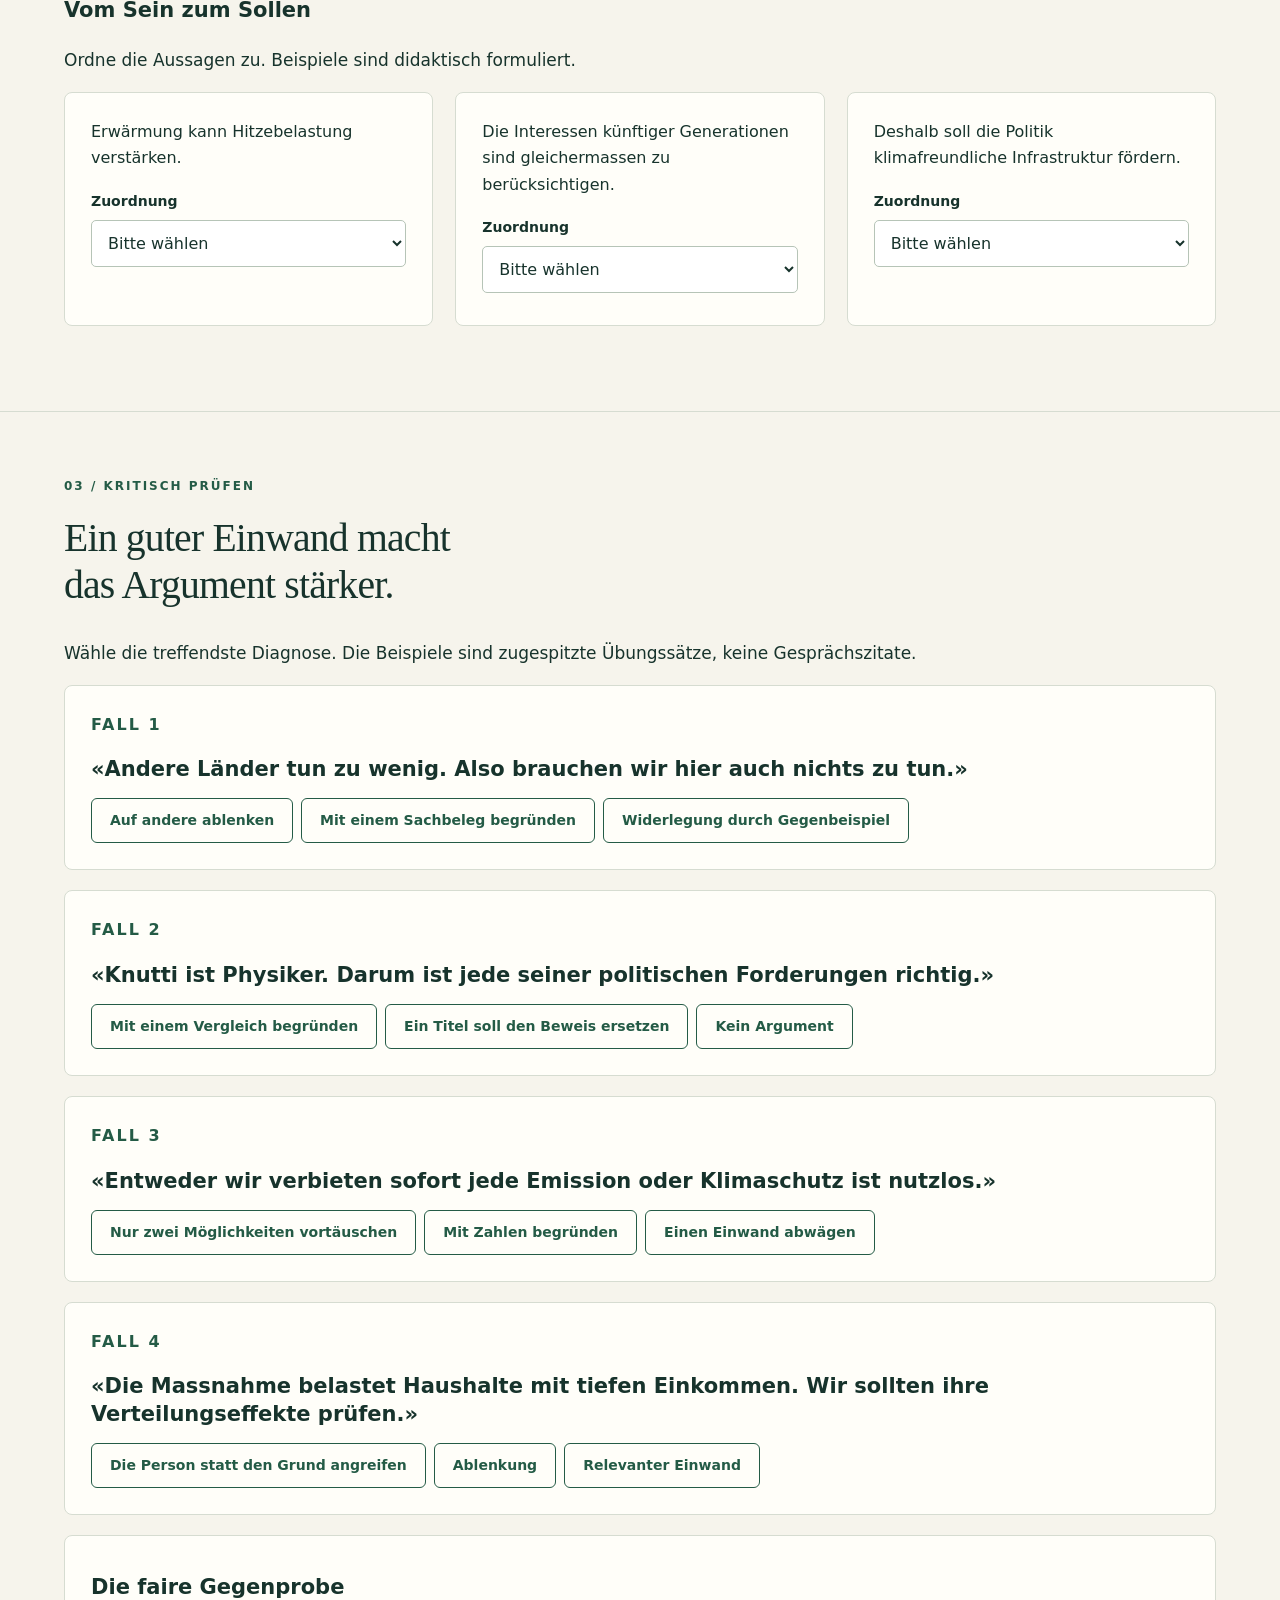
==== commit f21c2728: "Abschlussquiz mit szenenübergreifenden Fragen für beide Lernniveaus" ====
--- a/index.html
+++ b/index.html
@@ -1,5 +1,5 @@
 <!doctype html>
-<html lang="de-CH" data-level="basis"><head><meta charset="utf-8"><meta name="viewport" content="width=device-width,initial-scale=1"><meta name="description" content="Klimakrise verstehen, Argumente prüfen, begründet urteilen. Ein Lernlabor zum Gespräch mit Reto Knutti."><title>Klimakrise · Argumentationslabor</title><link rel="stylesheet" href="assets/style.css?v=einheiten-20261028"><script defer src="assets/analyzer.js"></script><script defer src="assets/app.js?v=einheiten-20261028"></script><script defer src="assets/framework-data.js?v=framework-20261028"></script><script defer src="assets/scenes-data.js?v=framework-20261028"></script><script defer src="assets/levels-data.js?v=einheiten-20261028"></script><script defer src="assets/levels.js?v=einheiten-20261028"></script><script defer src="assets/framework.js?v=einheiten-20261028"></script><script defer src="assets/scene-learning-data.js?v=einheiten-20261028"></script><script defer src="assets/study-units.js?v=einheiten-20261028"></script><script defer src="assets/scene-learning.js?v=einheiten-20261028"></script><script defer src="assets/scenes.js?v=einheiten-20261028"></script></head>
+<html lang="de-CH" data-level="basis"><head><meta charset="utf-8"><meta name="viewport" content="width=device-width,initial-scale=1"><meta name="description" content="Klimakrise verstehen, Argumente prüfen, begründet urteilen. Ein Lernlabor zum Gespräch mit Reto Knutti."><title>Klimakrise · Argumentationslabor</title><link rel="stylesheet" href="assets/style.css?v=abschluss-20261028"><script defer src="assets/analyzer.js"></script><script defer src="assets/app.js?v=abschluss-20261028"></script><script defer src="assets/framework-data.js?v=framework-20261028"></script><script defer src="assets/scenes-data.js?v=framework-20261028"></script><script defer src="assets/levels-data.js?v=abschluss-20261028"></script><script defer src="assets/levels.js?v=abschluss-20261028"></script><script defer src="assets/framework.js?v=abschluss-20261028"></script><script defer src="assets/scene-learning-data.js?v=abschluss-20261028"></script><script defer src="assets/study-units.js?v=abschluss-20261028"></script><script defer src="assets/scene-learning.js?v=abschluss-20261028"></script><script defer src="assets/scenes.js?v=abschluss-20261028"></script><script defer src="assets/unit-assessment-data.js?v=abschluss-20261028"></script><script defer src="assets/unit-assessment.js?v=abschluss-20261028"></script></head>
 <body><a class="skip" href="#main">Zum Inhalt</a><header><a class="brand" href="#start">KLIMA<span> / </span>DENKEN</a><span class="tag">Lernlabor · Sekundarstufe II</span><button id="export">Lernjournal exportieren ↓</button></header><aside class="level-bar" aria-label="Lernniveau"><span class="level-current" id="levelLabel">Basis</span><button id="levelToggle" type="button" aria-label="Fortgeschrittenenmodus" aria-pressed="false" aria-describedby="levelHelp">Fortgeschritten: aus</button><p id="levelHelp">Fünf Denkwege und einfache Prüffragen.</p></aside>
 <nav aria-label="Lernstationen"><a href="#start">Überblick</a><a href="#szenen">Einheiten &amp; Szenen</a><a href="#argumentliste">163 Argumente</a><a href="#gespraech">Szenenplayer</a><a href="#framework"><span class="level-basic">Denkwege verstehen</span><span class="level-advanced">Handbuch-Framework</span></a><a href="#werkzeug">02 Verstehen</a><a href="#pruefen">03 Prüfen</a><a href="#schreiben">04 Position beziehen</a><a href="#journal">Lernjournal</a></nav>
 <main id="main"><section id="start" class="hero"><div><p class="eyebrow">KLIMAKRISE × ARGUMENTATIONSLEHRE</p><h1>Wir wissen viel.<br>Warum handeln<br>wir so wenig?</h1><p class="lead">55 kurze Filmszenen, 163 Argumente in zwei Schwierigkeitsstufen und konkrete Prüfaufträge: Verfolge das Gespräch Schritt für Schritt, vergleiche Einwände und entwickle ein begründetes Urteil.</p><a class="primary" href="#szenen">Argumentatlas öffnen ↗</a><p class="small"><span class="level-basic">55 Szenen · 163 Argumente · 5 Denkwege</span><span class="level-advanced">55 Szenen · 163 Einzelanalysen · 164 Referenzkategorien</span></p></div><figure><div class="film-poster"><span>STERNSTUNDE PHILOSOPHIE</span><strong>Klimakrise</strong><p>Ein Gespräch<br>mit Reto Knutti</p><a href="#gespraech">Zum Film ↓</a></div><figcaption>Sternstunde Philosophie · Reto Knutti<br>SRF · Originalfilm online ansehen</figcaption><div class="quote">Vom Wissen<br>zum begründeten Urteil.</div></figure></section>
--- a/assets/style.css
+++ b/assets/style.css
@@ -23,3 +23,5 @@
 .study-unit{padding:26px;border:2px solid #5f806b;border-radius:16px;background:#edf1e5;margin:24px 0 34px}.unit-controls{display:grid;grid-template-columns:1fr 1fr;gap:16px}.unit-controls output{display:block;font-weight:700}.unit-controls input[type=range]{width:100%}.unit-actions{display:flex;gap:12px;flex-wrap:wrap;align-items:center;margin:18px 0}.unit-actions label{display:flex;gap:8px;align-items:center}.unit-actions input{width:20px;height:20px}.unit-scene-list{display:grid;grid-template-columns:repeat(auto-fit,minmax(230px,1fr));gap:8px;margin:14px 0}.unit-scene-list button{text-align:left;font-weight:400}.unit-scene-list small{display:block;font-weight:700;margin-top:5px}.answer-explanations{list-style:none;padding:0;margin:16px 0}.answer-explanations li{padding:15px;margin:12px 0;border:1px solid #c3c9bc;border-radius:8px;background:#fffdf6}.answer-explanations .answer-fits{border:2px solid #42764c}.answer-explanations p{margin-top:9px}.unit-player-tools{display:flex;flex-wrap:wrap;gap:10px;margin:14px 0}@media(max-width:650px){.unit-controls{grid-template-columns:1fr}.study-unit{padding:16px}}@media print{.unit-controls,.unit-actions,.unit-scene-list,.unit-player-tools{display:none}}
 
 .study-unit{scroll-margin-top:140px}.unit-player-summary{margin-bottom:22px}.unit-player-summary a{font-weight:700}
+
+.unit-final{scroll-margin-top:0;padding-top:28px}.unit-final>.learning-card{max-width:980px}.unit-final h2{font-size:clamp(1.9rem,4vw,3rem)}.unit-source-links{display:flex;flex-wrap:wrap;gap:9px;margin:18px 0}.unit-source-links button{font-size:.88rem;text-align:left}.unit-question-context{padding:18px;border-left:4px solid #64816a;background:#edf1e5;line-height:1.7}#openUnitFinal,#openUnitFinalPlayer{margin:15px 0;font-weight:700}@media print{.unit-final,#openUnitFinal,#openUnitFinalPlayer,#unitAssessmentBadge{display:none}}
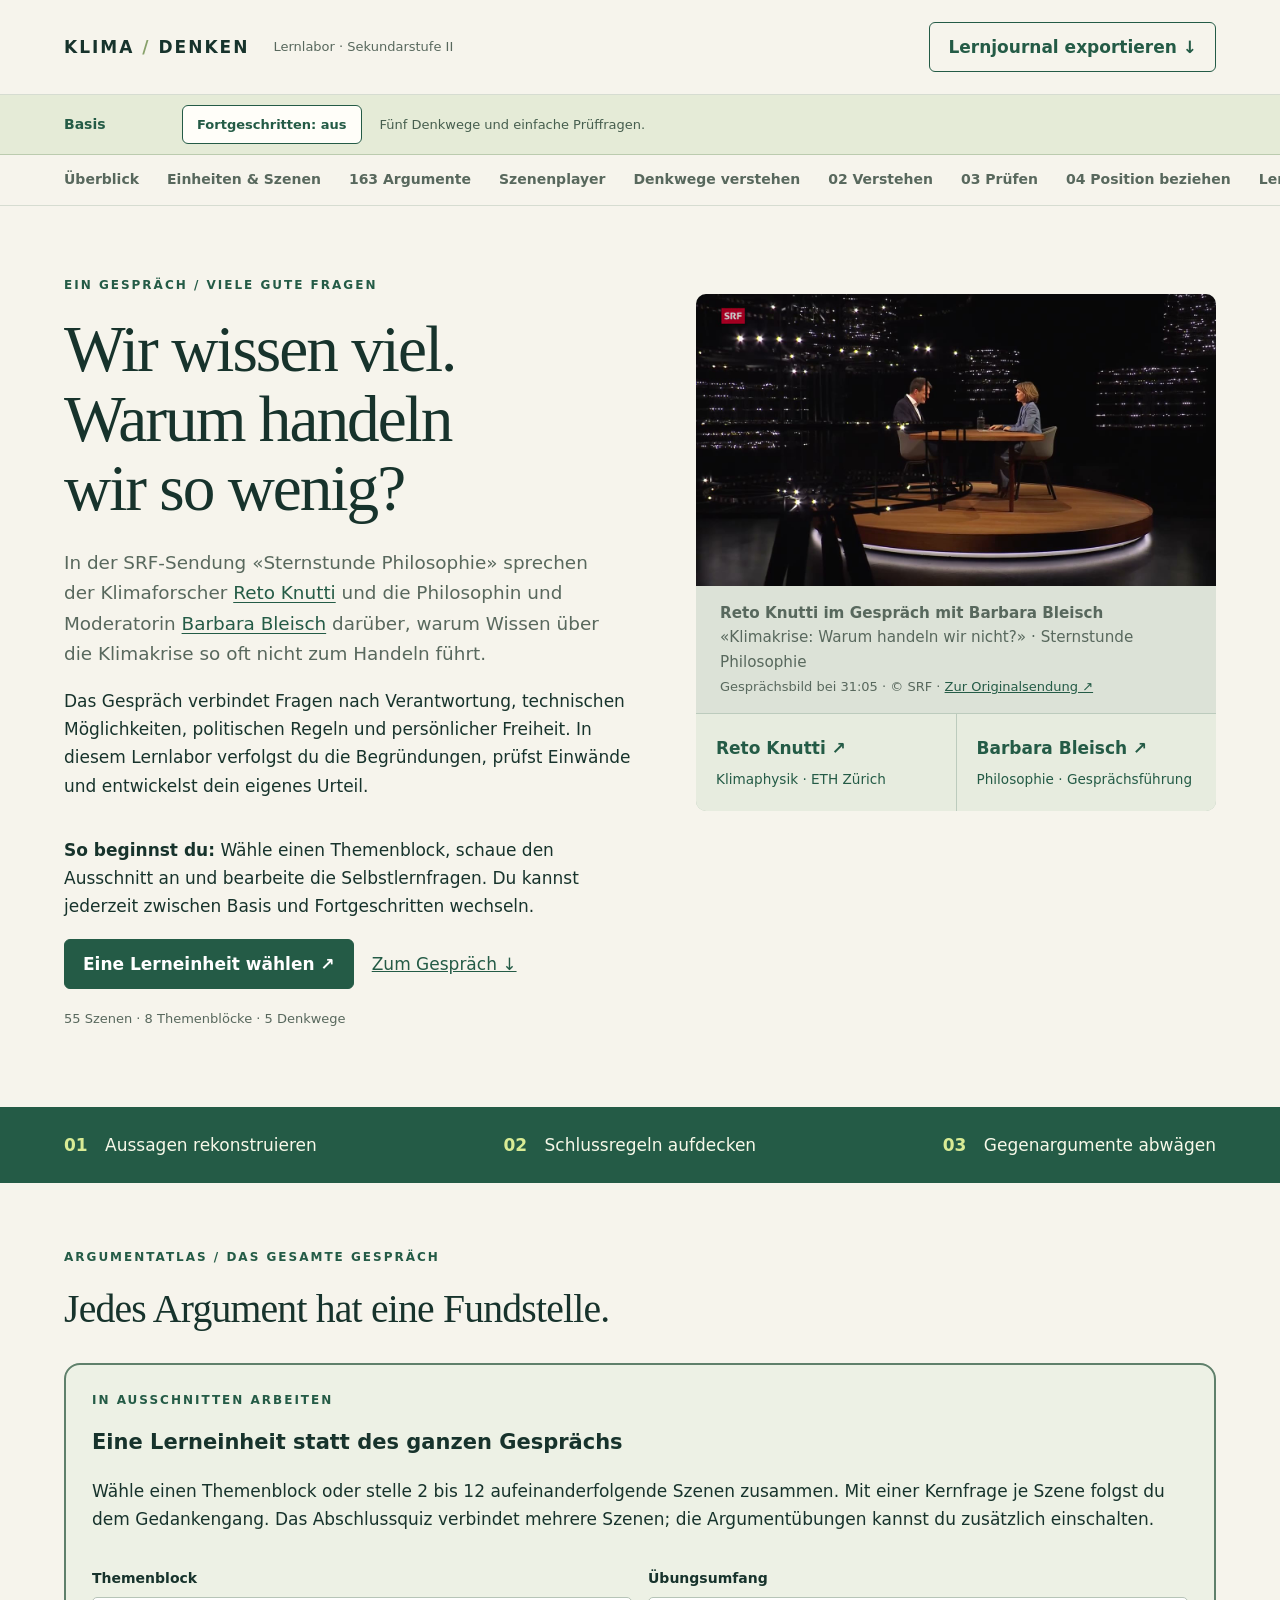
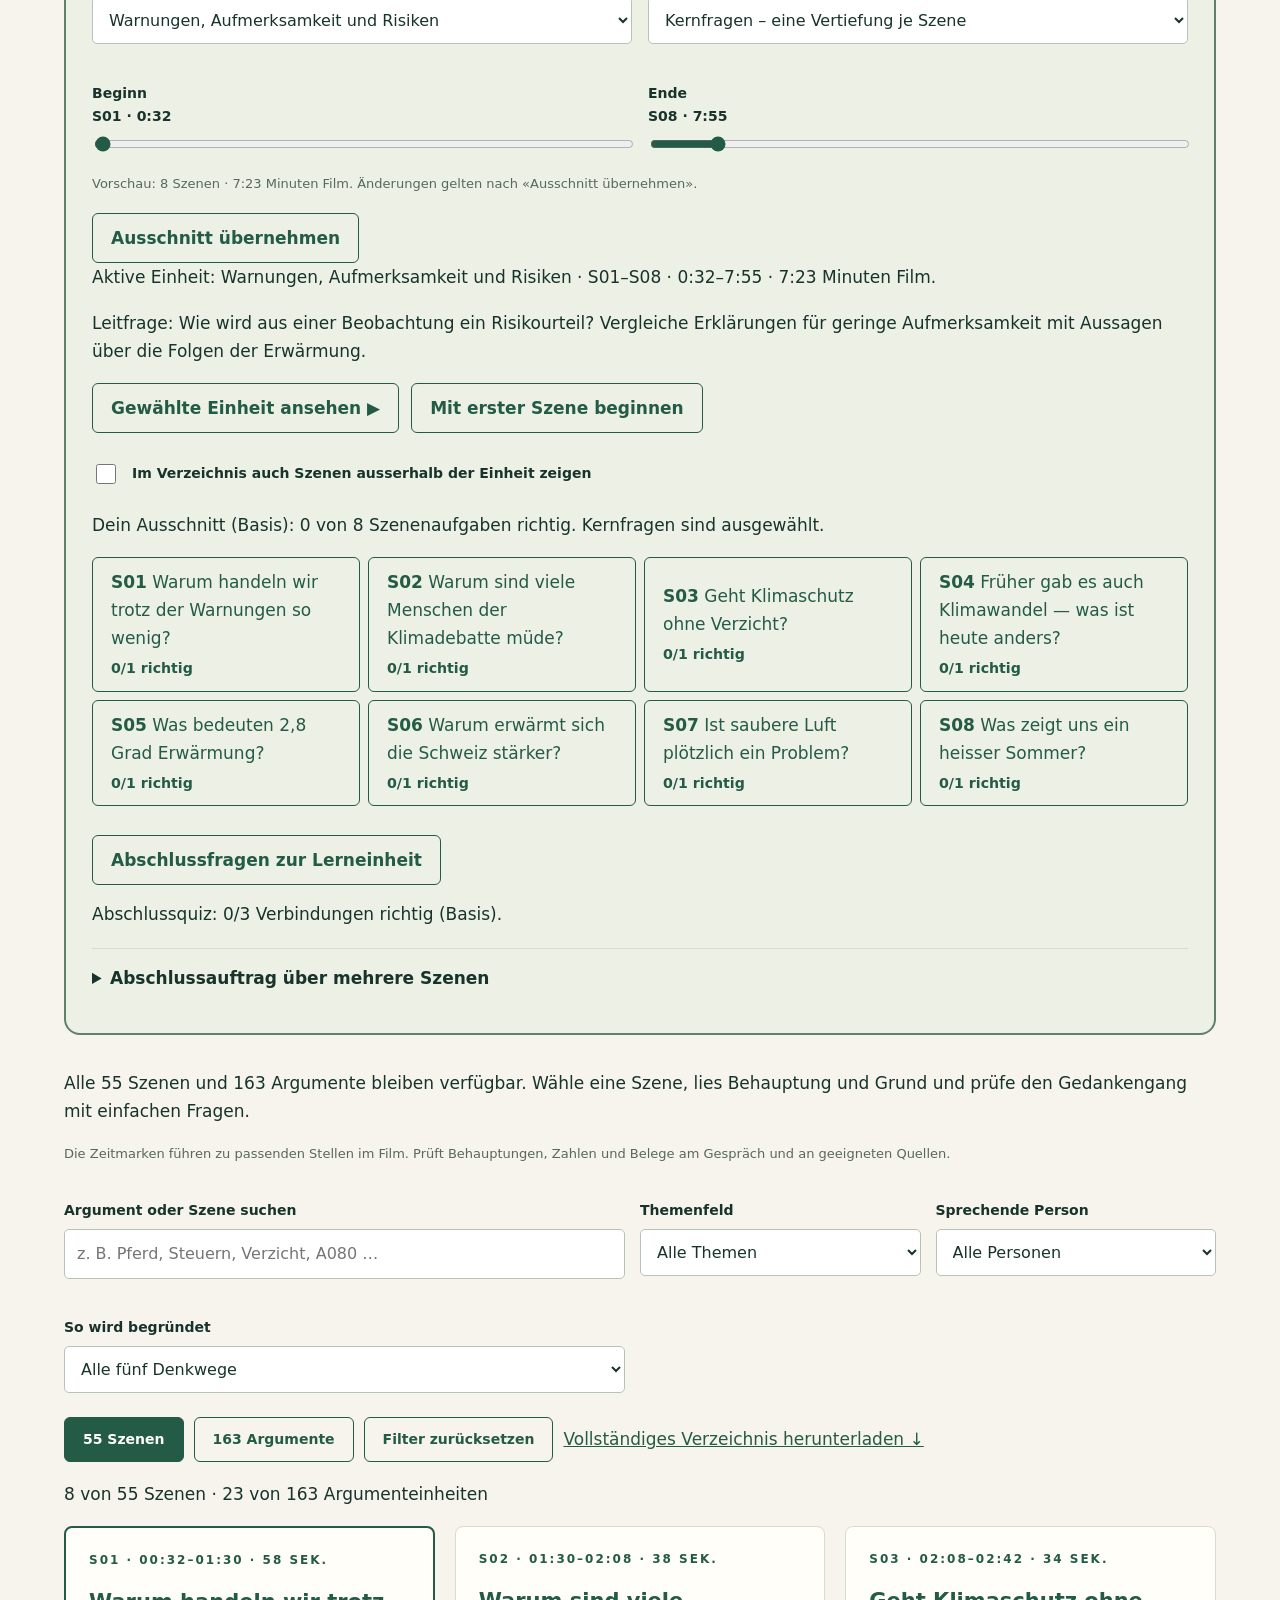
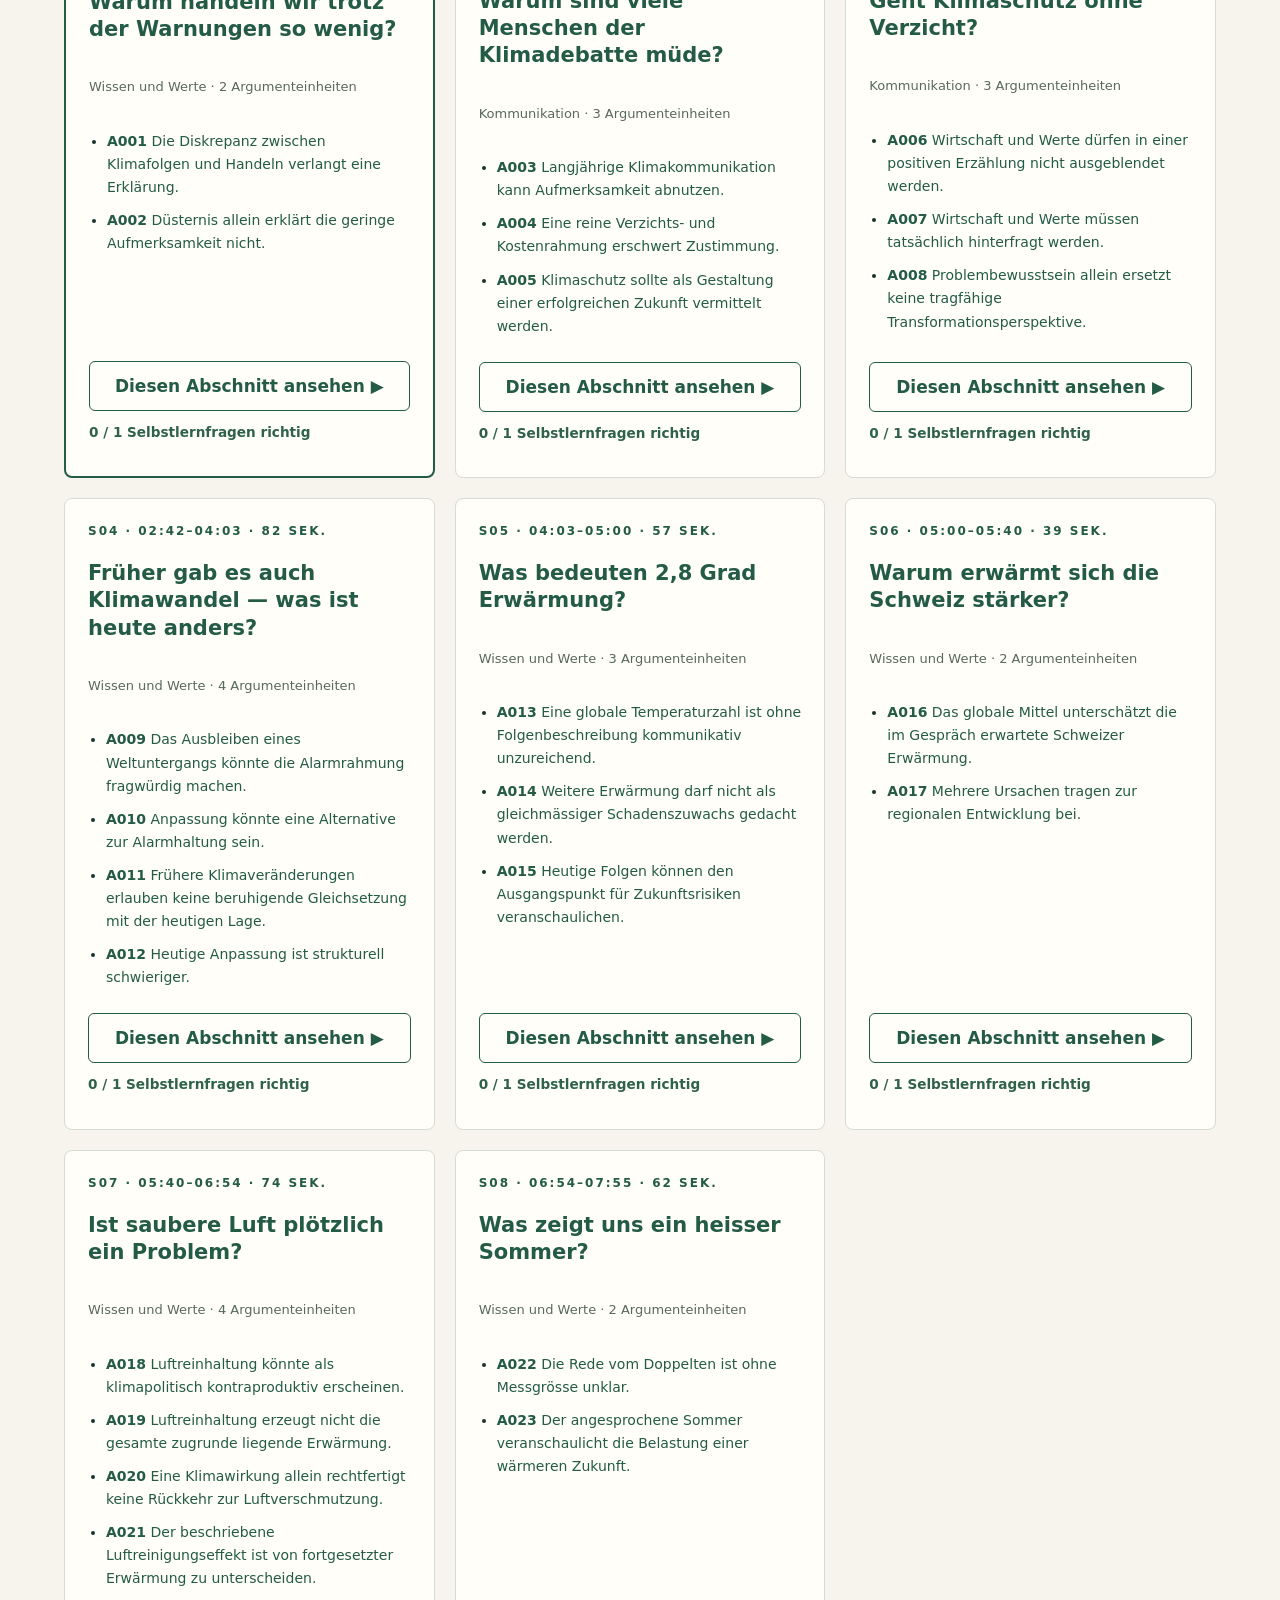
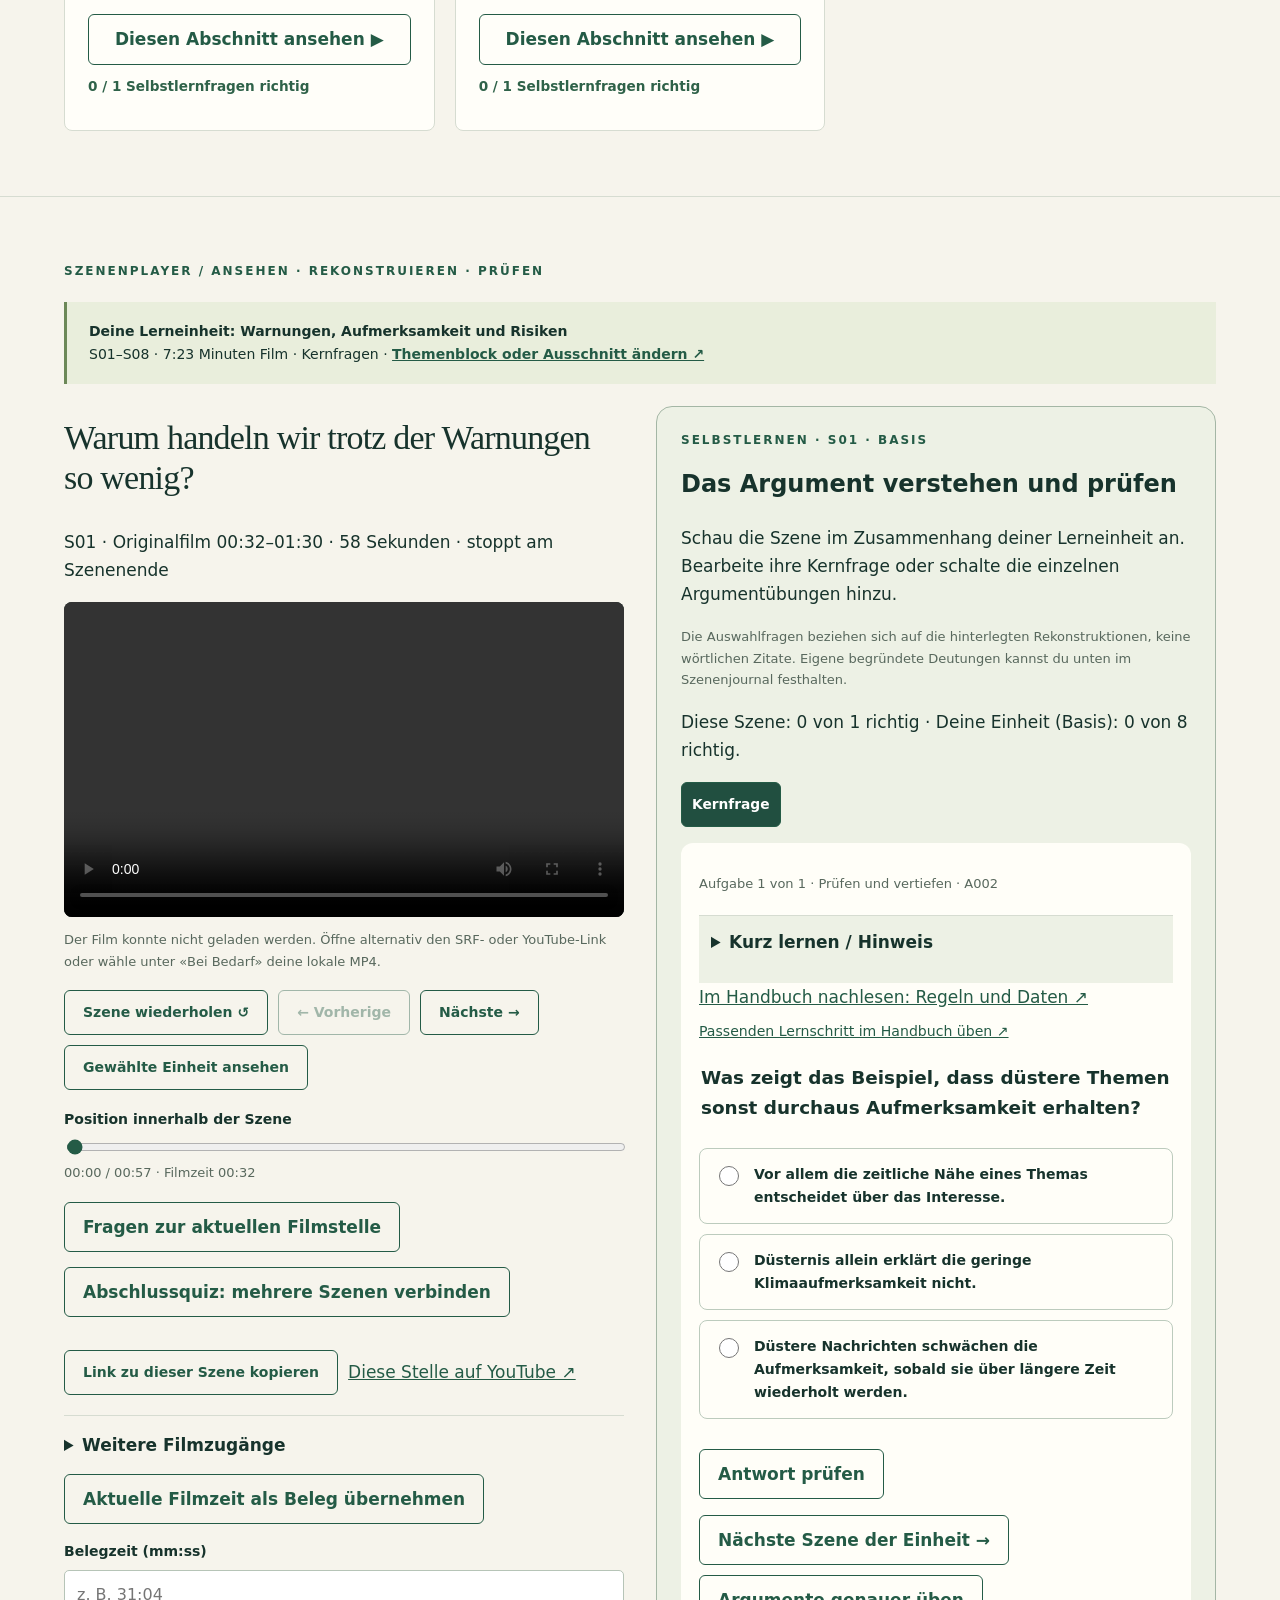
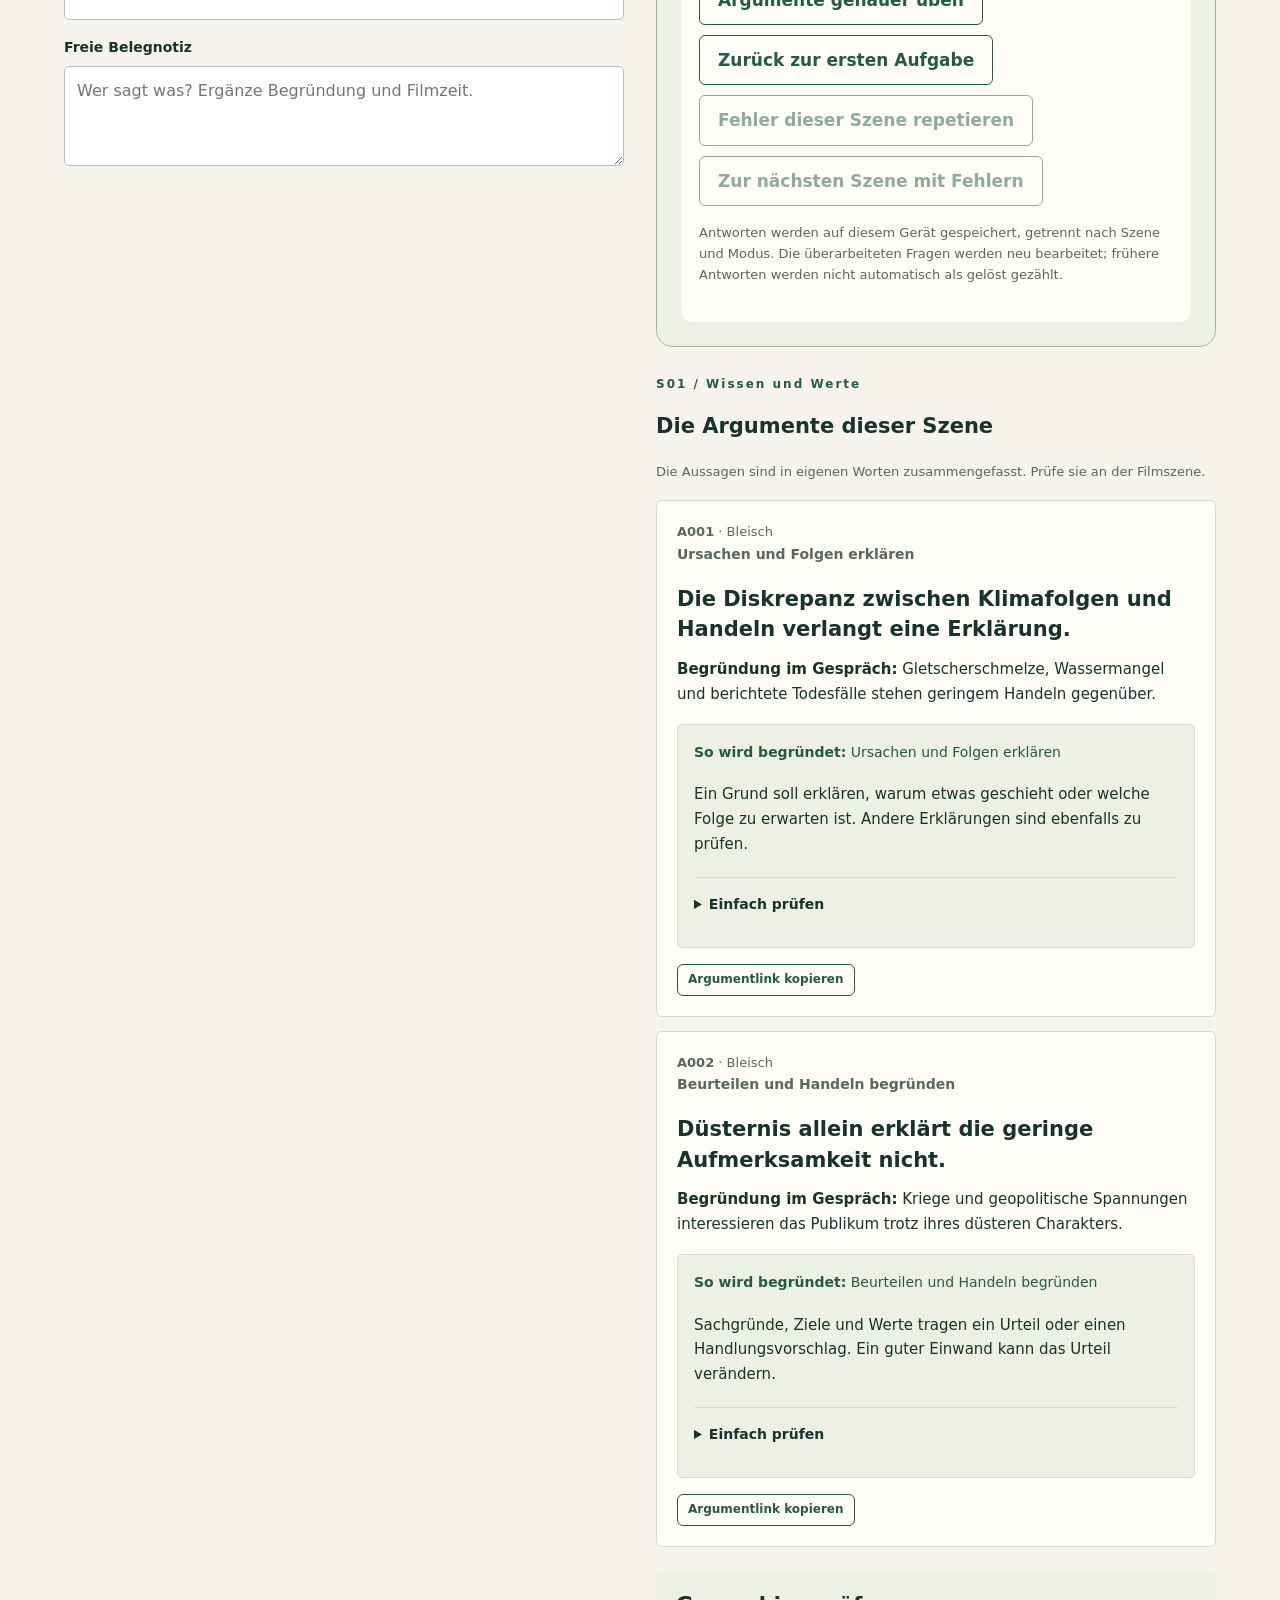
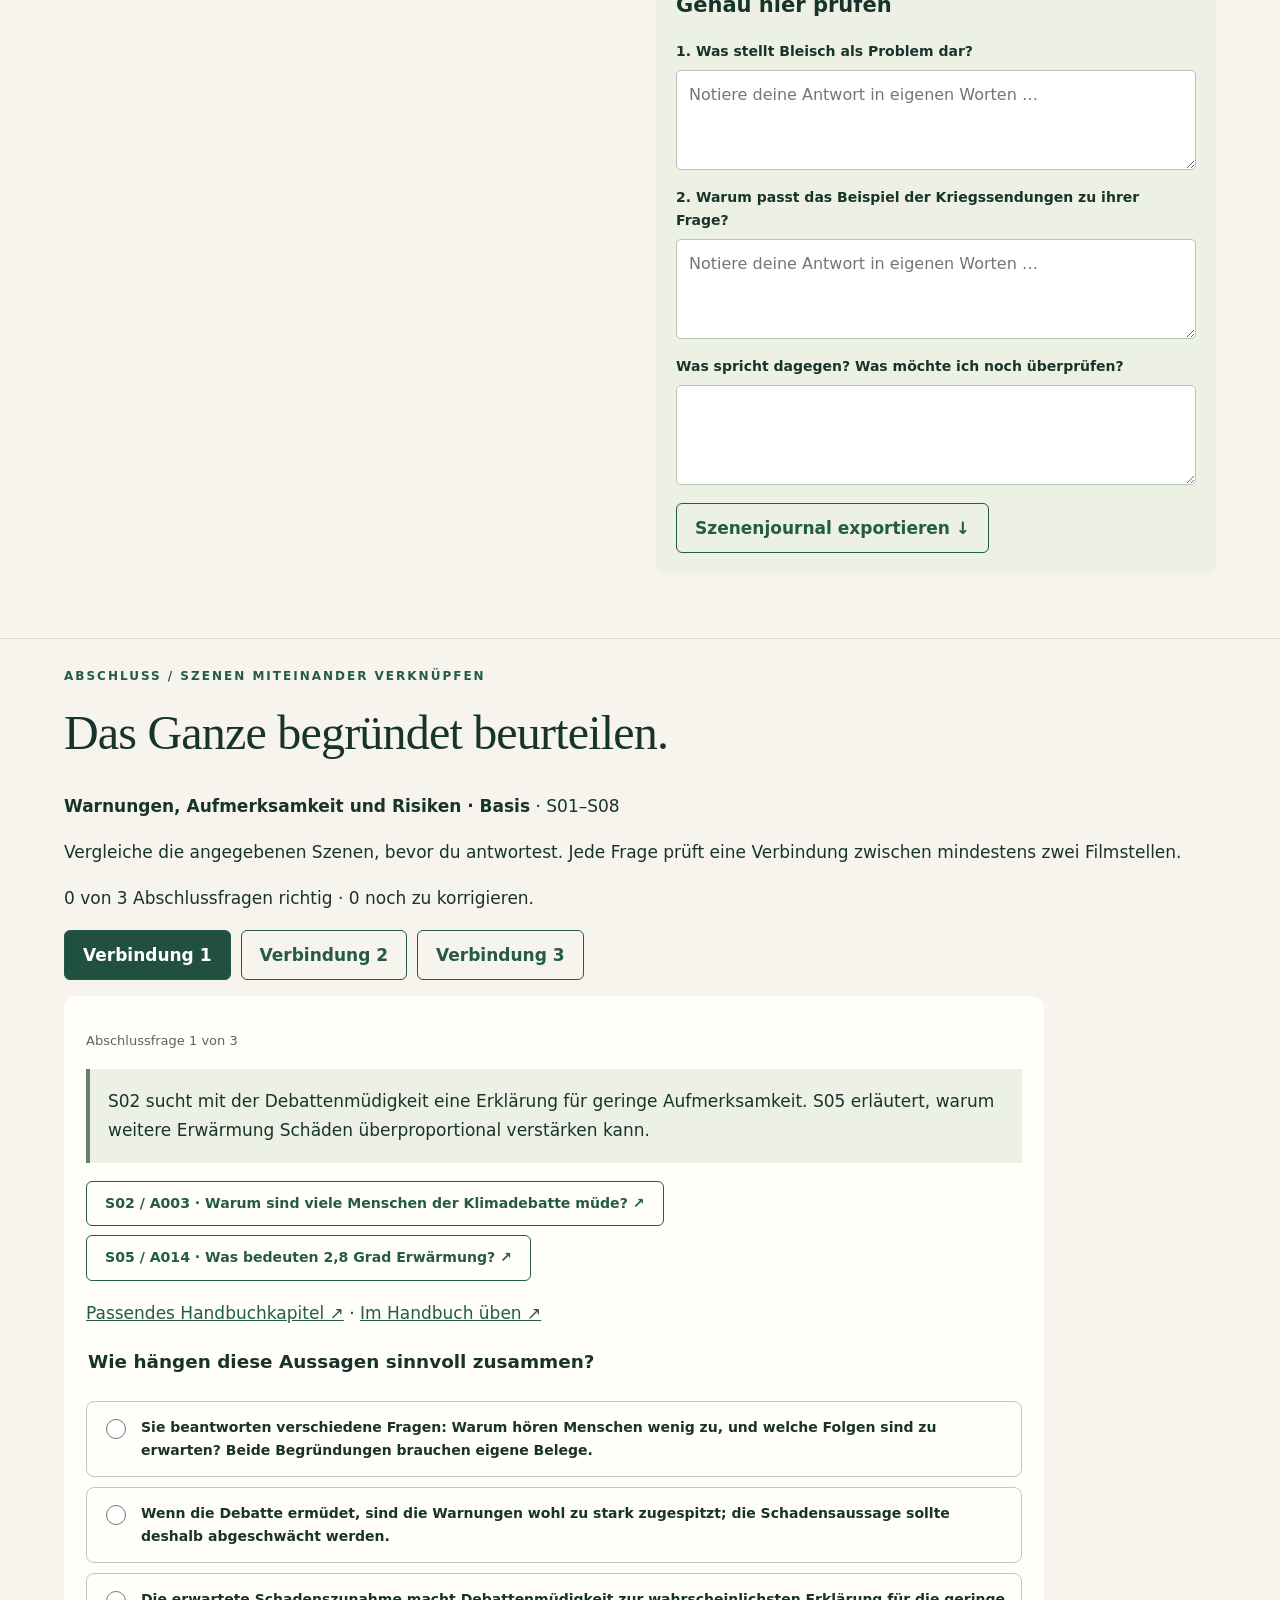
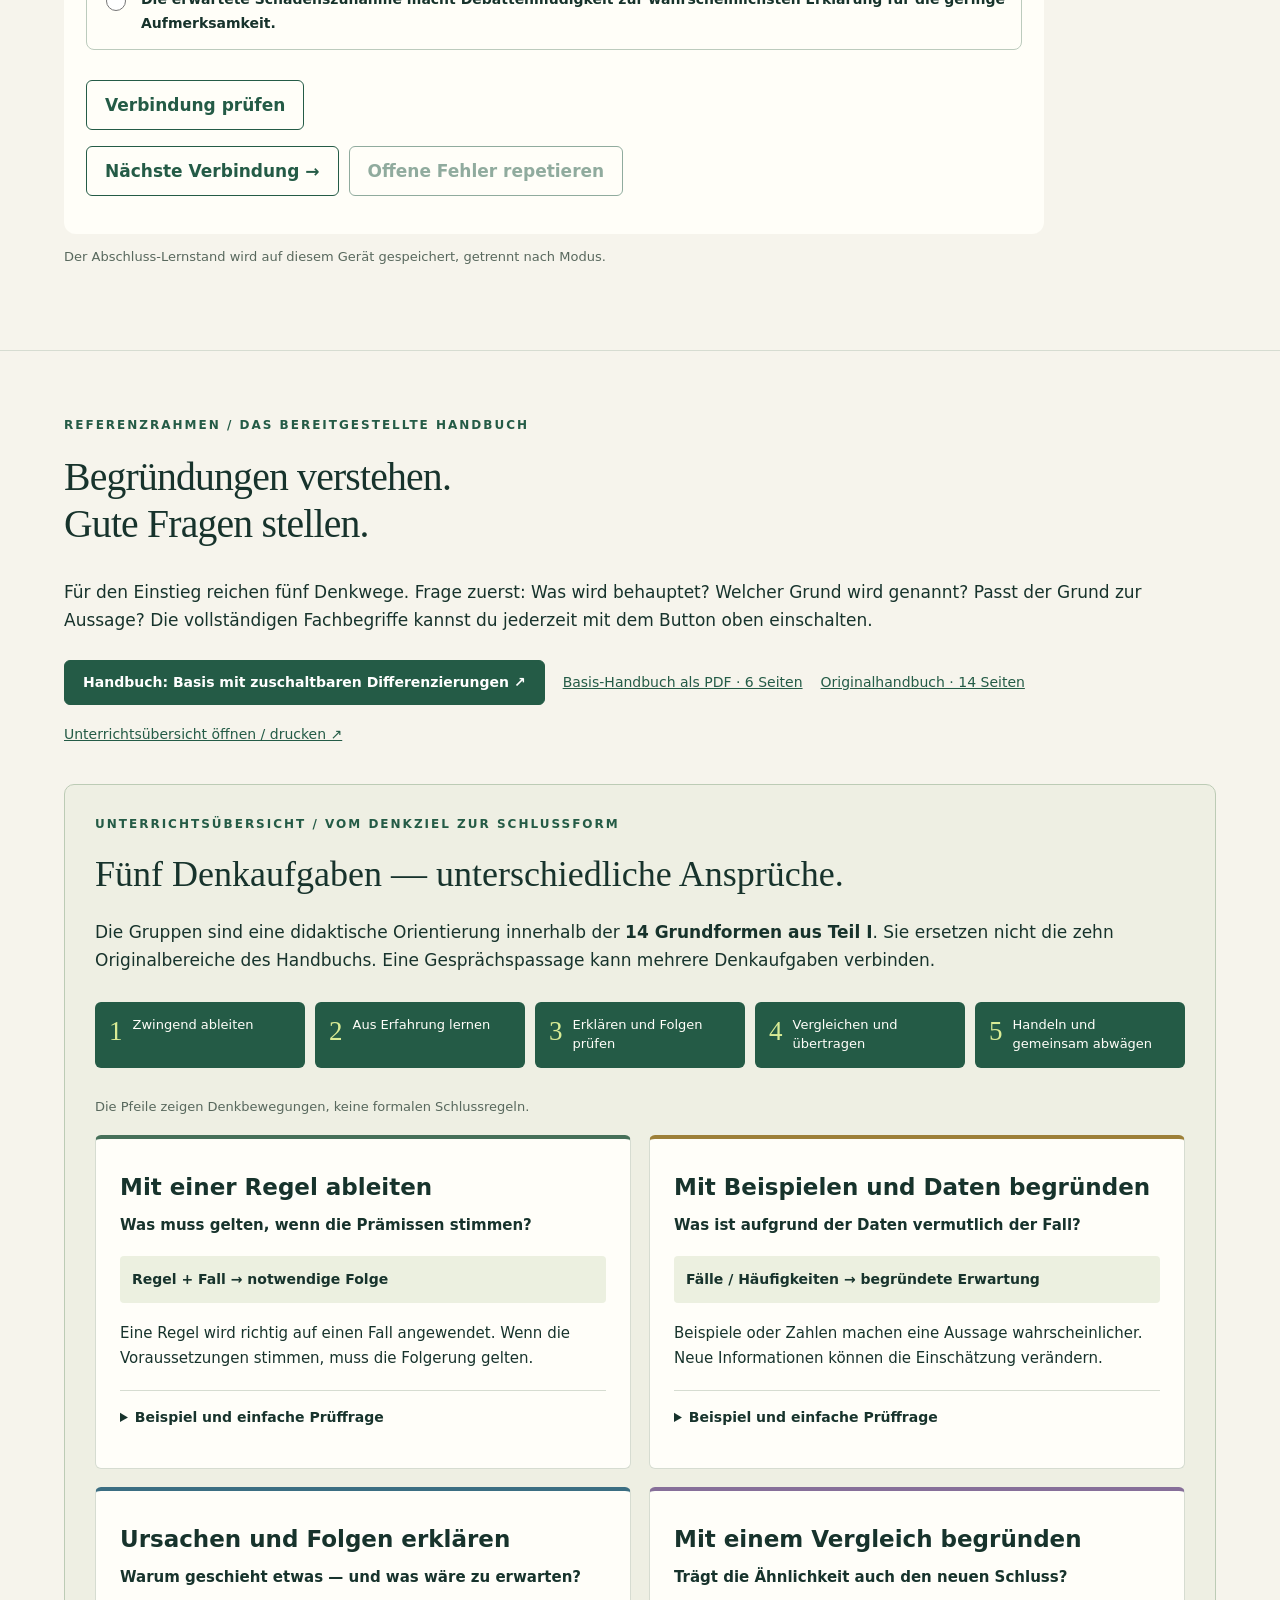
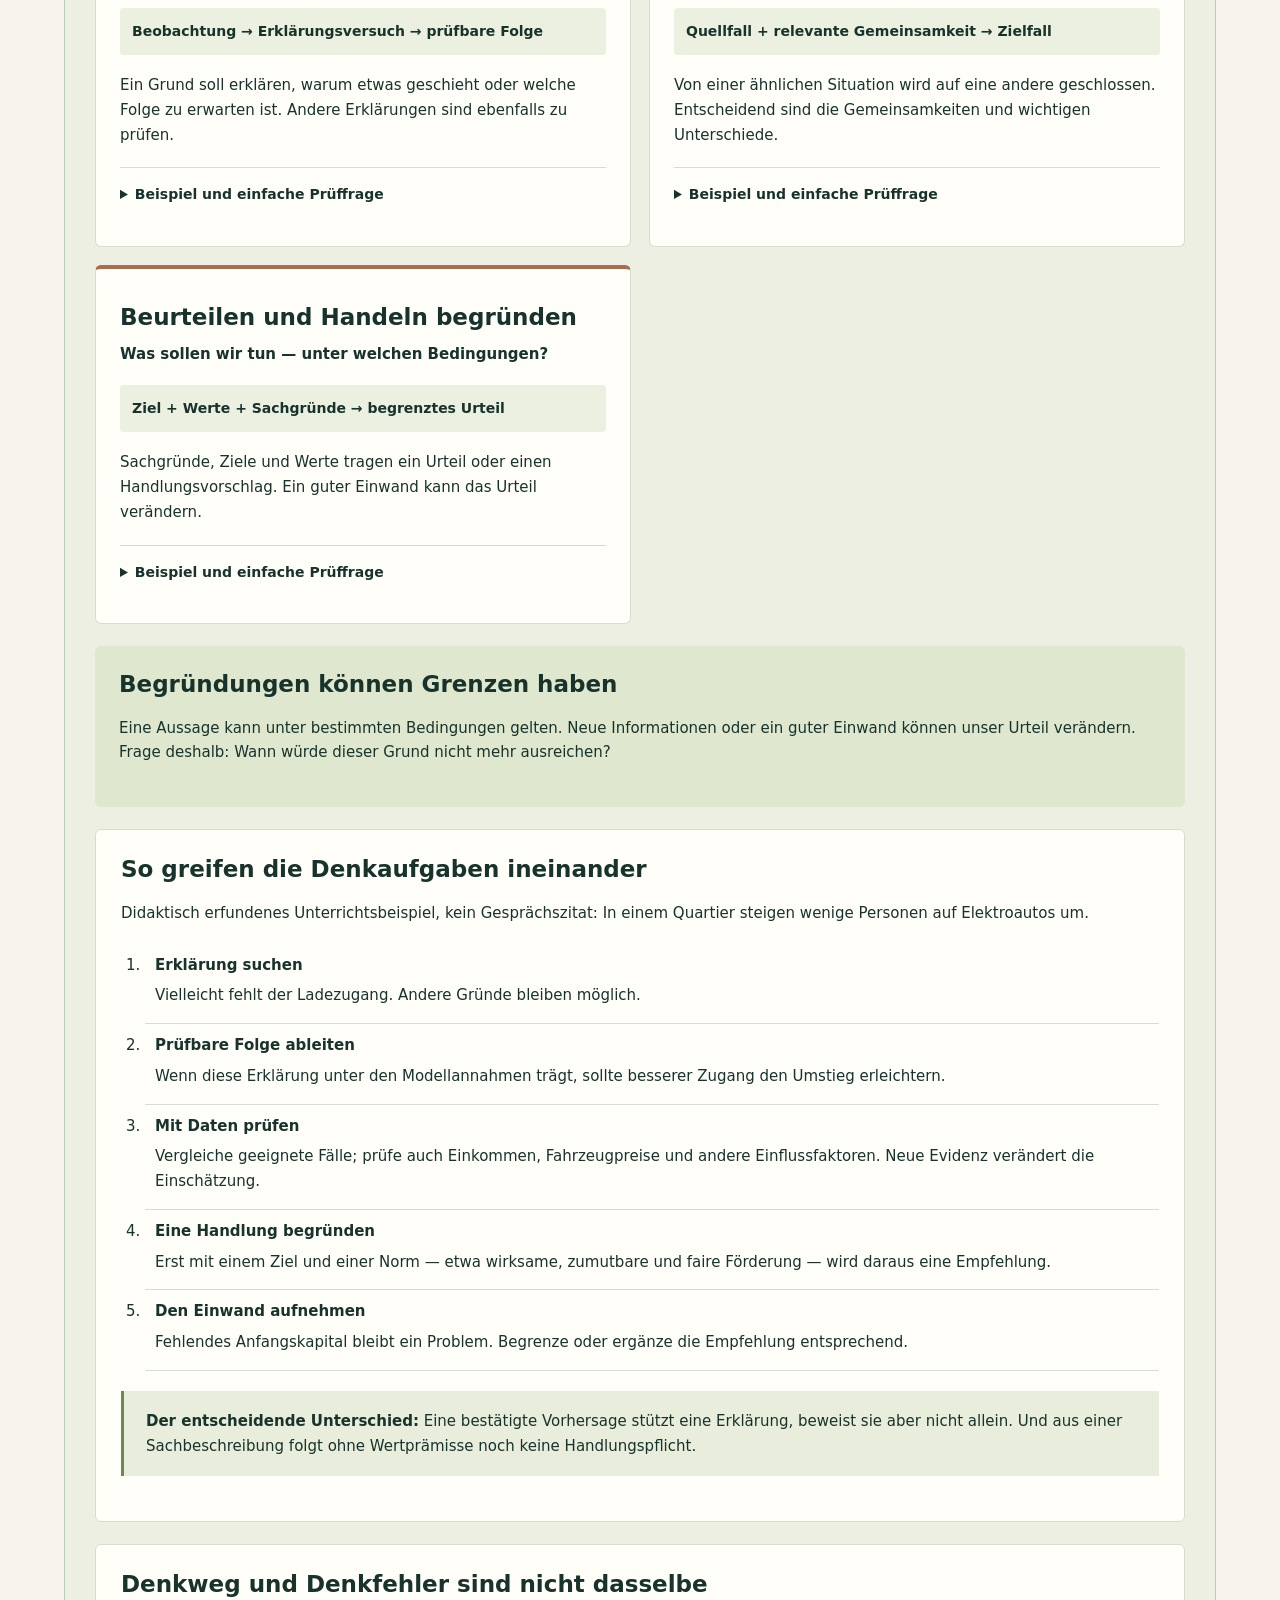
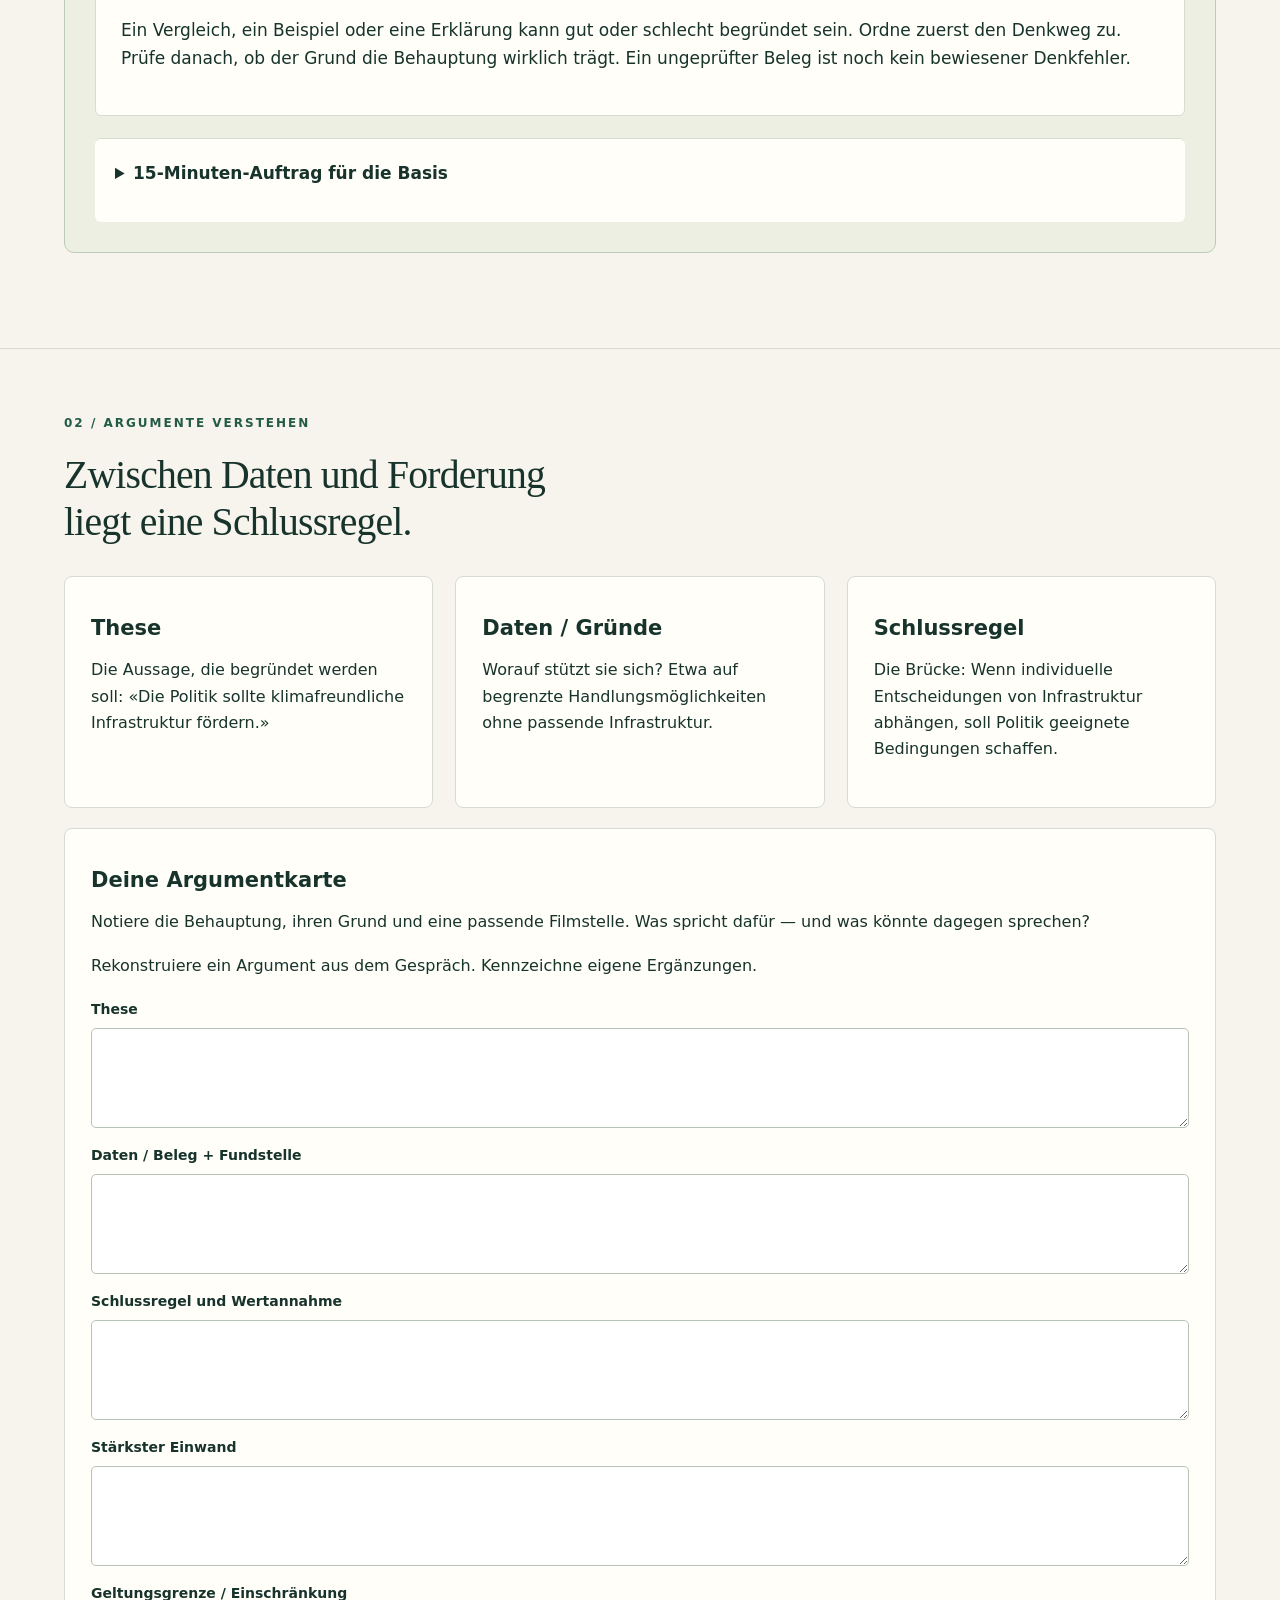
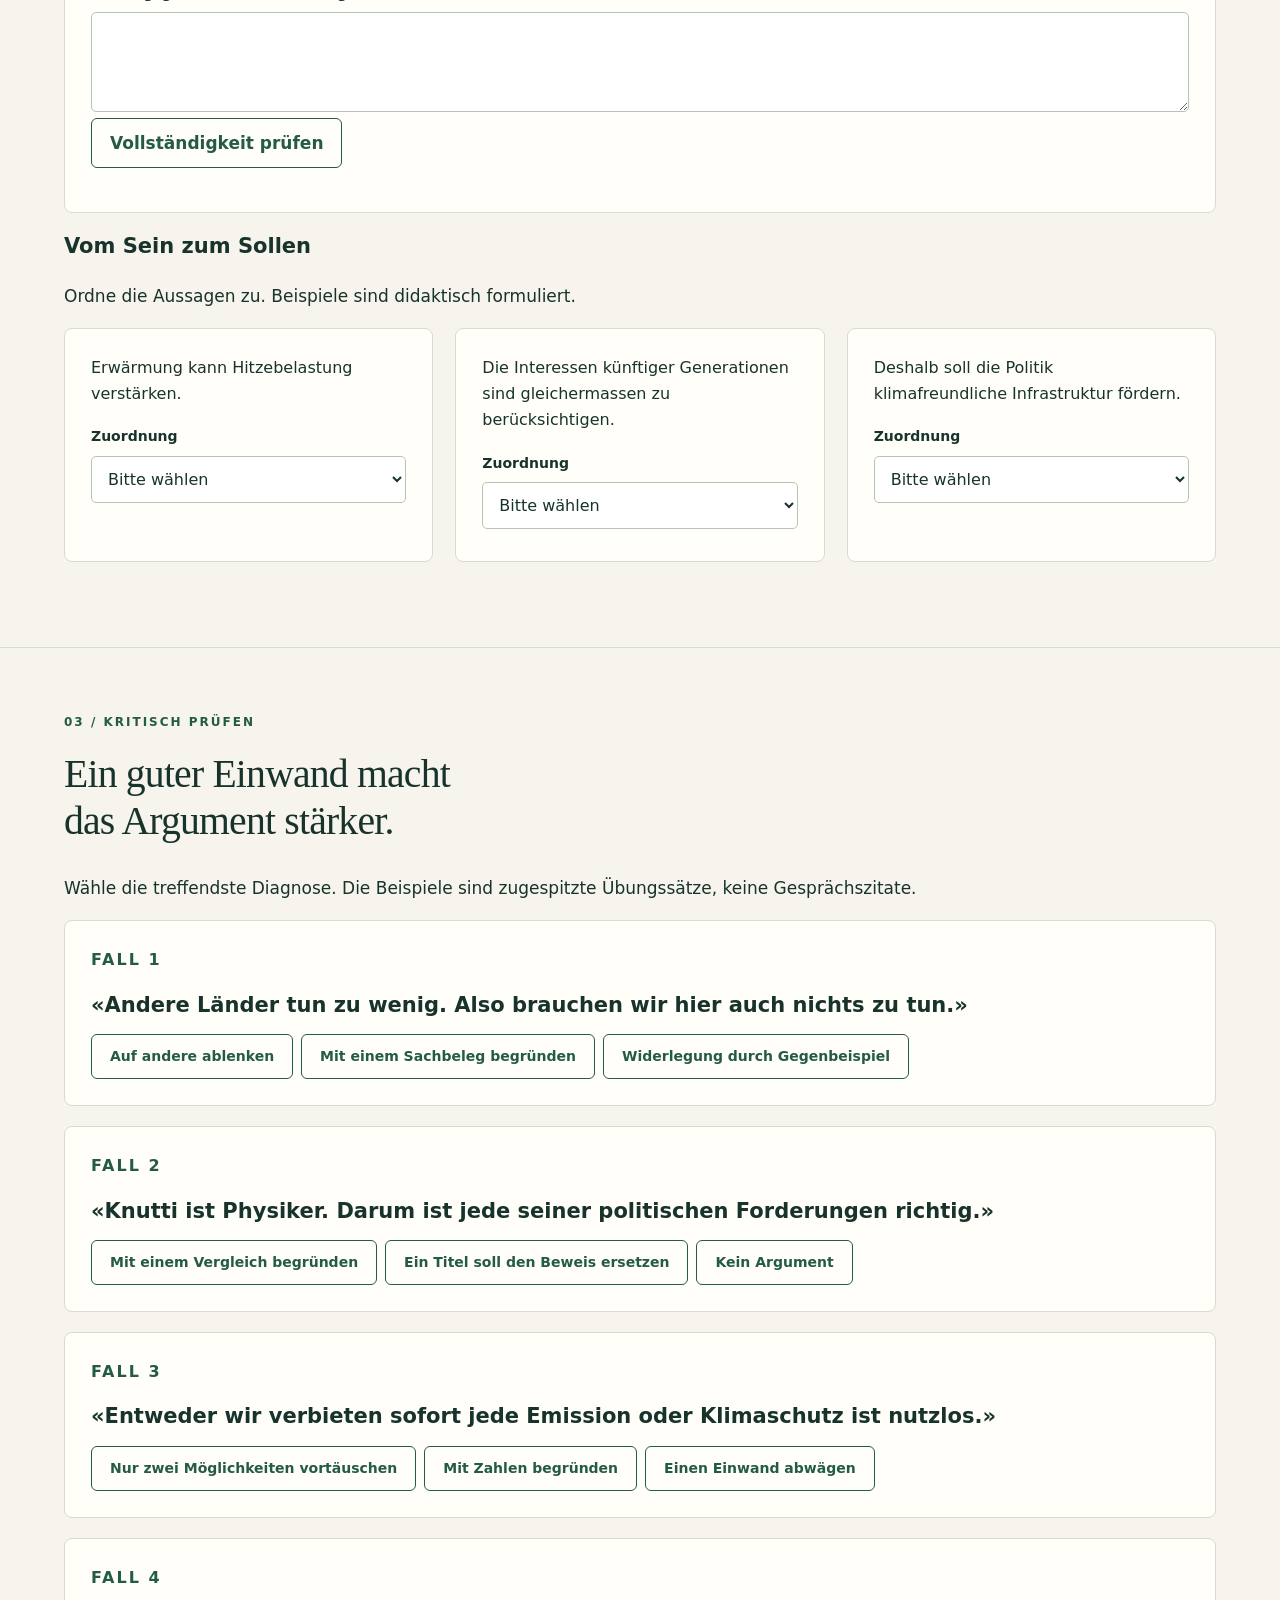
==== commit db9aceb4: "Gesprächsbild und Einführung mit Profilverweisen für Knutti und Bleisch" ====
--- a/index.html
+++ b/index.html
@@ -1,8 +1,8 @@
 <!doctype html>
-<html lang="de-CH" data-level="basis"><head><meta charset="utf-8"><meta name="viewport" content="width=device-width,initial-scale=1"><meta name="description" content="Klimakrise verstehen, Argumente prüfen, begründet urteilen. Ein Lernlabor zum Gespräch mit Reto Knutti."><title>Klimakrise · Argumentationslabor</title><link rel="stylesheet" href="assets/style.css?v=abschluss-20261028"><script defer src="assets/analyzer.js"></script><script defer src="assets/app.js?v=abschluss-20261028"></script><script defer src="assets/framework-data.js?v=framework-20261028"></script><script defer src="assets/scenes-data.js?v=framework-20261028"></script><script defer src="assets/levels-data.js?v=abschluss-20261028"></script><script defer src="assets/levels.js?v=abschluss-20261028"></script><script defer src="assets/framework.js?v=abschluss-20261028"></script><script defer src="assets/scene-learning-data.js?v=abschluss-20261028"></script><script defer src="assets/study-units.js?v=abschluss-20261028"></script><script defer src="assets/scene-learning.js?v=abschluss-20261028"></script><script defer src="assets/scenes.js?v=abschluss-20261028"></script><script defer src="assets/unit-assessment-data.js?v=abschluss-20261028"></script><script defer src="assets/unit-assessment.js?v=abschluss-20261028"></script></head>
+<html lang="de-CH" data-level="basis"><head><meta charset="utf-8"><meta name="viewport" content="width=device-width,initial-scale=1"><meta name="description" content="Klimakrise verstehen, Argumente prüfen, begründet urteilen. Ein Lernlabor zum Gespräch mit Reto Knutti."><title>Klimakrise · Argumentationslabor</title><link rel="stylesheet" href="assets/style.css?v=einstieg-20261028"><script defer src="assets/analyzer.js"></script><script defer src="assets/app.js?v=abschluss-20261028"></script><script defer src="assets/framework-data.js?v=framework-20261028"></script><script defer src="assets/scenes-data.js?v=framework-20261028"></script><script defer src="assets/levels-data.js?v=abschluss-20261028"></script><script defer src="assets/levels.js?v=abschluss-20261028"></script><script defer src="assets/framework.js?v=abschluss-20261028"></script><script defer src="assets/scene-learning-data.js?v=abschluss-20261028"></script><script defer src="assets/study-units.js?v=abschluss-20261028"></script><script defer src="assets/scene-learning.js?v=abschluss-20261028"></script><script defer src="assets/scenes.js?v=abschluss-20261028"></script><script defer src="assets/unit-assessment-data.js?v=abschluss-20261028"></script><script defer src="assets/unit-assessment.js?v=abschluss-20261028"></script></head>
 <body><a class="skip" href="#main">Zum Inhalt</a><header><a class="brand" href="#start">KLIMA<span> / </span>DENKEN</a><span class="tag">Lernlabor · Sekundarstufe II</span><button id="export">Lernjournal exportieren ↓</button></header><aside class="level-bar" aria-label="Lernniveau"><span class="level-current" id="levelLabel">Basis</span><button id="levelToggle" type="button" aria-label="Fortgeschrittenenmodus" aria-pressed="false" aria-describedby="levelHelp">Fortgeschritten: aus</button><p id="levelHelp">Fünf Denkwege und einfache Prüffragen.</p></aside>
 <nav aria-label="Lernstationen"><a href="#start">Überblick</a><a href="#szenen">Einheiten &amp; Szenen</a><a href="#argumentliste">163 Argumente</a><a href="#gespraech">Szenenplayer</a><a href="#framework"><span class="level-basic">Denkwege verstehen</span><span class="level-advanced">Handbuch-Framework</span></a><a href="#werkzeug">02 Verstehen</a><a href="#pruefen">03 Prüfen</a><a href="#schreiben">04 Position beziehen</a><a href="#journal">Lernjournal</a></nav>
-<main id="main"><section id="start" class="hero"><div><p class="eyebrow">KLIMAKRISE × ARGUMENTATIONSLEHRE</p><h1>Wir wissen viel.<br>Warum handeln<br>wir so wenig?</h1><p class="lead">55 kurze Filmszenen, 163 Argumente in zwei Schwierigkeitsstufen und konkrete Prüfaufträge: Verfolge das Gespräch Schritt für Schritt, vergleiche Einwände und entwickle ein begründetes Urteil.</p><a class="primary" href="#szenen">Argumentatlas öffnen ↗</a><p class="small"><span class="level-basic">55 Szenen · 163 Argumente · 5 Denkwege</span><span class="level-advanced">55 Szenen · 163 Einzelanalysen · 164 Referenzkategorien</span></p></div><figure><div class="film-poster"><span>STERNSTUNDE PHILOSOPHIE</span><strong>Klimakrise</strong><p>Ein Gespräch<br>mit Reto Knutti</p><a href="#gespraech">Zum Film ↓</a></div><figcaption>Sternstunde Philosophie · Reto Knutti<br>SRF · Originalfilm online ansehen</figcaption><div class="quote">Vom Wissen<br>zum begründeten Urteil.</div></figure></section>
+<main id="main"><section id="start" class="hero"><div><p class="eyebrow">EIN GESPRÄCH / VIELE GUTE FRAGEN</p><h1>Wir wissen viel.<br>Warum handeln<br>wir so wenig?</h1><p class="lead">In der SRF-Sendung «Sternstunde Philosophie» sprechen der Klimaforscher <a href="https://usys.ethz.ch/personen/profil.knutti.html" target="_blank" rel="noopener">Reto Knutti</a> und die Philosophin und Moderatorin <a href="https://barbarableisch.ch/" target="_blank" rel="noopener">Barbara Bleisch</a> darüber, warum Wissen über die Klimakrise so oft nicht zum Handeln führt.</p><p>Das Gespräch verbindet Fragen nach Verantwortung, technischen Möglichkeiten, politischen Regeln und persönlicher Freiheit. In diesem Lernlabor verfolgst du die Begründungen, prüfst Einwände und entwickelst dein eigenes Urteil.</p><div class="intro-start"><p><b>So beginnst du:</b> Wähle einen Themenblock, schaue den Ausschnitt an und bearbeite die Selbstlernfragen. Du kannst jederzeit zwischen Basis und Fortgeschritten wechseln.</p><a class="primary" href="#studyUnit">Eine Lerneinheit wählen ↗</a><a class="intro-film-link" href="#gespraech">Zum Gespräch ↓</a></div><p class="small"><span class="level-basic">55 Szenen · 8 Themenblöcke · 5 Denkwege</span><span class="level-advanced">55 Szenen · 163 Einzelanalysen · 164 Referenzkategorien</span></p></div><figure class="conversation-figure"><a class="conversation-image-link" href="#gespraech" aria-label="Zum Gespräch mit Reto Knutti und Barbara Bleisch"><img src="assets/images/knutti-bleisch-gespraech.jpg" width="1280" height="720" fetchpriority="high" alt="Reto Knutti links und Barbara Bleisch rechts sitzen sich am Gesprächstisch im Studio der Sternstunde Philosophie gegenüber."></a><figcaption><b>Reto Knutti im Gespräch mit Barbara Bleisch</b><br>«Klimakrise: Warum handeln wir nicht?» · Sternstunde Philosophie<br><span class="small">Gesprächsbild bei 31:05 · © SRF · <a href="https://www.srf.ch/play/tv/sternstunde-philosophie/video/klimakrise-warum-handeln-wir-nicht-reto-knutti?urn=urn:srf:video:1c612fe7-f87a-4f59-a7c4-4a9cbf820ba0" target="_blank" rel="noopener">Zur Originalsendung ↗</a></span></figcaption><div class="intro-people"><a href="https://usys.ethz.ch/personen/profil.knutti.html" target="_blank" rel="noopener"><b>Reto Knutti ↗</b><span>Klimaphysik · ETH Zürich</span></a><a href="https://barbarableisch.ch/" target="_blank" rel="noopener"><b>Barbara Bleisch ↗</b><span>Philosophie · Gesprächsführung</span></a></div></figure></section>
 <div class="ribbon"><span><b>01</b> Aussagen rekonstruieren</span><span><b>02</b> Schlussregeln aufdecken</span><span><b>03</b> Gegenargumente abwägen</span></div>
 <section id="szenen" class="section"><p class="eyebrow">ARGUMENTATLAS / DAS GESAMTE GESPRÄCH</p><h2>Jedes Argument hat eine Fundstelle.</h2><p class="level-basic">Alle 55 Szenen und 163 Argumente bleiben verfügbar. Wähle eine Szene, lies Behauptung und Grund und prüfe den Gedankengang mit einfachen Fragen.</p><p class="level-advanced">Alle erkennbaren eigenständigen Begründungen, Einwände und relevanten Präzisierungen des Gesprächs — sinngemäss rekonstruiert. Jedes Argument ist anhand des hinterlegten Handbuch-Frameworks neu geprüft: Schlussform, mögliche implizite Prämisse, Beurteilung des Übergangs und begründete Fehlerprüfung. Die Nummern bezeichnen Argumenteinheiten, keine bewiesenen Tatsachen. Moderatorin: Barbara Bleisch; Gast: Reto Knutti; Einspieler: Frauke Rostalski und Jonathan Safran Foer.</p><p class="small level-basic">Die Zeitmarken führen zu passenden Stellen im Film. Prüft Behauptungen, Zahlen und Belege am Gespräch und an geeigneten Quellen.</p><p class="notice level-advanced">Zeitmarken: mit den offiziellen SRF-Untertiteln (SWISS TXT) abgeglichen. Die Grenzen folgen Themenwechseln, nicht geschätzten Wortanteilen. Vorspann 00:00–00:32 und Abmoderation ab 59:38 enthalten keine zusätzlichen eigenständigen Klimaargumente. Einteilung und Schlussrekonstruktion sind interpretativ; Zahlen und Sachbehauptungen werden hier nicht als wahr bestätigt.</p><div class="atlas-toolbar"><label>Argument oder Szene suchen<input id="sceneSearch" type="search" placeholder="z. B. Pferd, Steuern, Verzicht, A080 …"></label><label>Themenfeld<select id="themeFilter" aria-label="Themenfeld"><option value="">Alle Themen</option></select></label><label>Sprechende Person<select id="speakerFilter" aria-label="Sprechende Person"><option value="">Alle Personen</option></select></label><label class="level-basic">So wird begründet<select id="basicTypeFilter" aria-label="So wird begründet"><option value="">Alle fünf Denkwege</option></select></label><label class="level-advanced">Schlussform nach Handbuch<select id="typeFilter" aria-label="Schlussform nach Handbuch"><option value="">Alle Schlussformen</option></select></label><label class="level-advanced">Fehlermuster / Prüfkategorie<select id="fallacyFilter" aria-label="Fehlermuster / Prüfkategorie"><option value="">Alle Prüfkategorien</option></select></label><label class="level-advanced">Status der Prüfung<select id="assessmentFilter" aria-label="Status der Prüfung"><option value="">Alle Prüfstatus</option></select></label></div><div class="atlas-actions"><button id="sceneView" aria-pressed="true">55 Szenen</button><button id="argumentView" aria-pressed="false">163 Argumente</button><button id="clearFilters">Filter zurücksetzen</button><a href="ARGUMENTATLAS.md" download>Vollständiges Verzeichnis herunterladen ↓</a></div><p class="small level-advanced">Ein Treffer unter einer Fehlermuster-Kategorie kann eine Abgrenzung, ein bedingtes Risiko oder ein ausdrücklich zurückgewiesenes Muster sein. Er ist keine automatische Fehlerdiagnose. <a href="#framework">Prüfstatus und Definitionen ansehen ↓</a></p><p id="sceneCount" role="status"></p><div id="sceneCards" class="scene-cards"></div><div id="argumentliste" hidden><div id="allArguments"></div></div></section>
 <section id="gespraech" class="section"><p class="eyebrow">SZENENPLAYER / ANSEHEN · REKONSTRUIEREN · PRÜFEN</p><div class="scene-player-grid"><div class="player-column"><h2 id="currentSceneTitle"></h2><p id="sceneTimeLabel"></p><video id="video" src="https://download-media.srf.ch/world/video/sternstundephilosophie/2026/10/sternstundephilosophie_20261023_150943_19986127_v_webcast_h264_q50.mp4?d=ap&amp;assetId=1c612fe7-f87a-4f59-a7c4-4a9cbf820ba0" controls playsinline preload="metadata" aria-label="Klimakrise: Warum handeln wir nicht, Reto Knutti? – Film"></video><p id="videoStatus" role="status" class="small"></p><div class="clip-tools"><button id="replayScene">Szene wiederholen ↺</button><button id="prevScene">← Vorherige</button><button id="nextScene">Nächste →</button><button id="wholeFilm" aria-pressed="false">Zum ganzen Film wechseln</button></div><label>Position innerhalb der Szene<input id="sceneTimeline" type="range" min="0" max="100" step="0.05" value="0"></label><p id="scenePosition" role="timer"></p><p id="sceneEnd" class="notice" hidden>Szene beendet. Prüfe die Argumente und Fragen rechts oder gehe zur nächsten Szene.</p><div class="scene-links"><button id="copySceneLink">Link zu dieser Szene kopieren</button><a id="youtubeScene" target="_blank" rel="noopener">Diese Stelle auf YouTube ↗</a><a id="localClipDownload" hidden download>Geschnittenen Clip herunterladen ↓</a></div><details><summary>Weitere Filmzugänge</summary><p><a href="https://www.srf.ch/play/tv/sternstunde-philosophie/video/klimakrise-warum-handeln-wir-nicht-reto-knutti?urn=urn:srf:video:1c612fe7-f87a-4f59-a7c4-4a9cbf820ba0" target="_blank" rel="noopener">Originalsendung bei SRF ↗</a></p><label class="file">Bei Bedarf: eigene MP4 öffnen<input id="videoFile" type="file" accept="video/*"></label></details><button id="stamp">Aktuelle Filmzeit als Beleg übernehmen</button><label>Belegzeit (mm:ss)<input data-save="time" placeholder="z. B. 31:04"></label><label>Freie Belegnotiz<textarea data-save="observation" placeholder="Wer sagt was? Ergänze Begründung und Filmzeit."></textarea></label></div><div id="sceneAnalysis" class="analysis-column"></div></div></section>
--- a/assets/style.css
+++ b/assets/style.css
@@ -25,3 +25,6 @@
 .study-unit{scroll-margin-top:140px}.unit-player-summary{margin-bottom:22px}.unit-player-summary a{font-weight:700}
 
 .unit-final{scroll-margin-top:0;padding-top:28px}.unit-final>.learning-card{max-width:980px}.unit-final h2{font-size:clamp(1.9rem,4vw,3rem)}.unit-source-links{display:flex;flex-wrap:wrap;gap:9px;margin:18px 0}.unit-source-links button{font-size:.88rem;text-align:left}.unit-question-context{padding:18px;border-left:4px solid #64816a;background:#edf1e5;line-height:1.7}#openUnitFinal,#openUnitFinalPlayer{margin:15px 0;font-weight:700}@media print{.unit-final,#openUnitFinal,#openUnitFinalPlayer,#unitAssessmentBadge{display:none}}
+
+/* A contextual introduction to the people and the conversation. */
+.hero{align-items:start}.hero .lead{font-size:1.15rem;line-height:1.65}.hero .lead a{text-decoration:underline;text-underline-offset:3px}.hero .conversation-figure{margin-top:18px}.hero .conversation-figure img{aspect-ratio:16/9;object-fit:contain;height:auto}.conversation-image-link{display:block}.conversation-figure figcaption{font-size:.95rem;line-height:1.6}.intro-people{display:grid;grid-template-columns:1fr 1fr;gap:1px;background:#bccbbd;border-top:1px solid #bccbbd}.intro-people a{display:flex;flex-direction:column;gap:6px;padding:20px;background:#e7ecdf;text-decoration:none}.intro-people span{font-size:.85rem}.intro-start{padding:18px 0 6px}.intro-start p{margin-top:0}.intro-film-link{display:inline-block;margin:12px 0 12px 18px}@media(max-width:650px){.intro-people{grid-template-columns:1fr}.hero .conversation-figure{margin-top:0}.intro-film-link{margin-left:0;display:block}.hero .lead{font-size:1.08rem}}@media print{.hero .conversation-figure{display:block!important;max-width:420px}.intro-start{display:none}}
